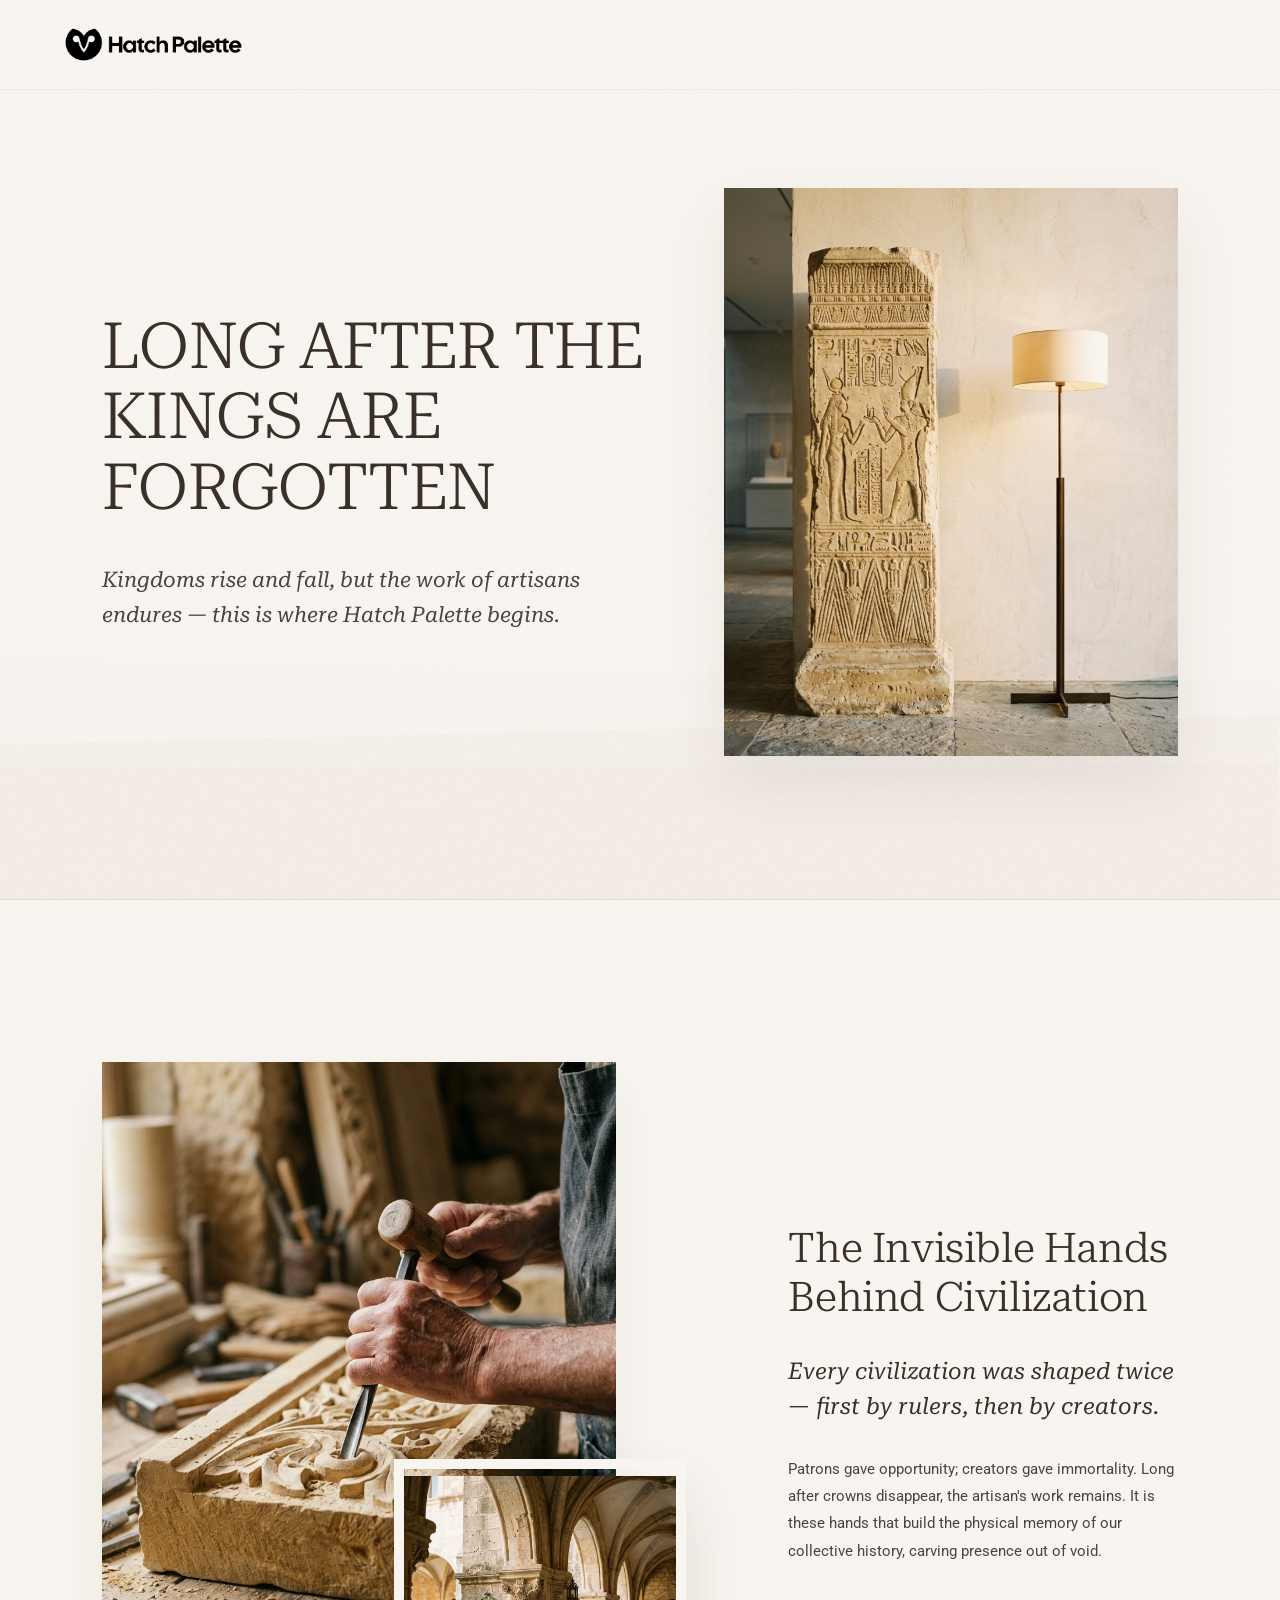
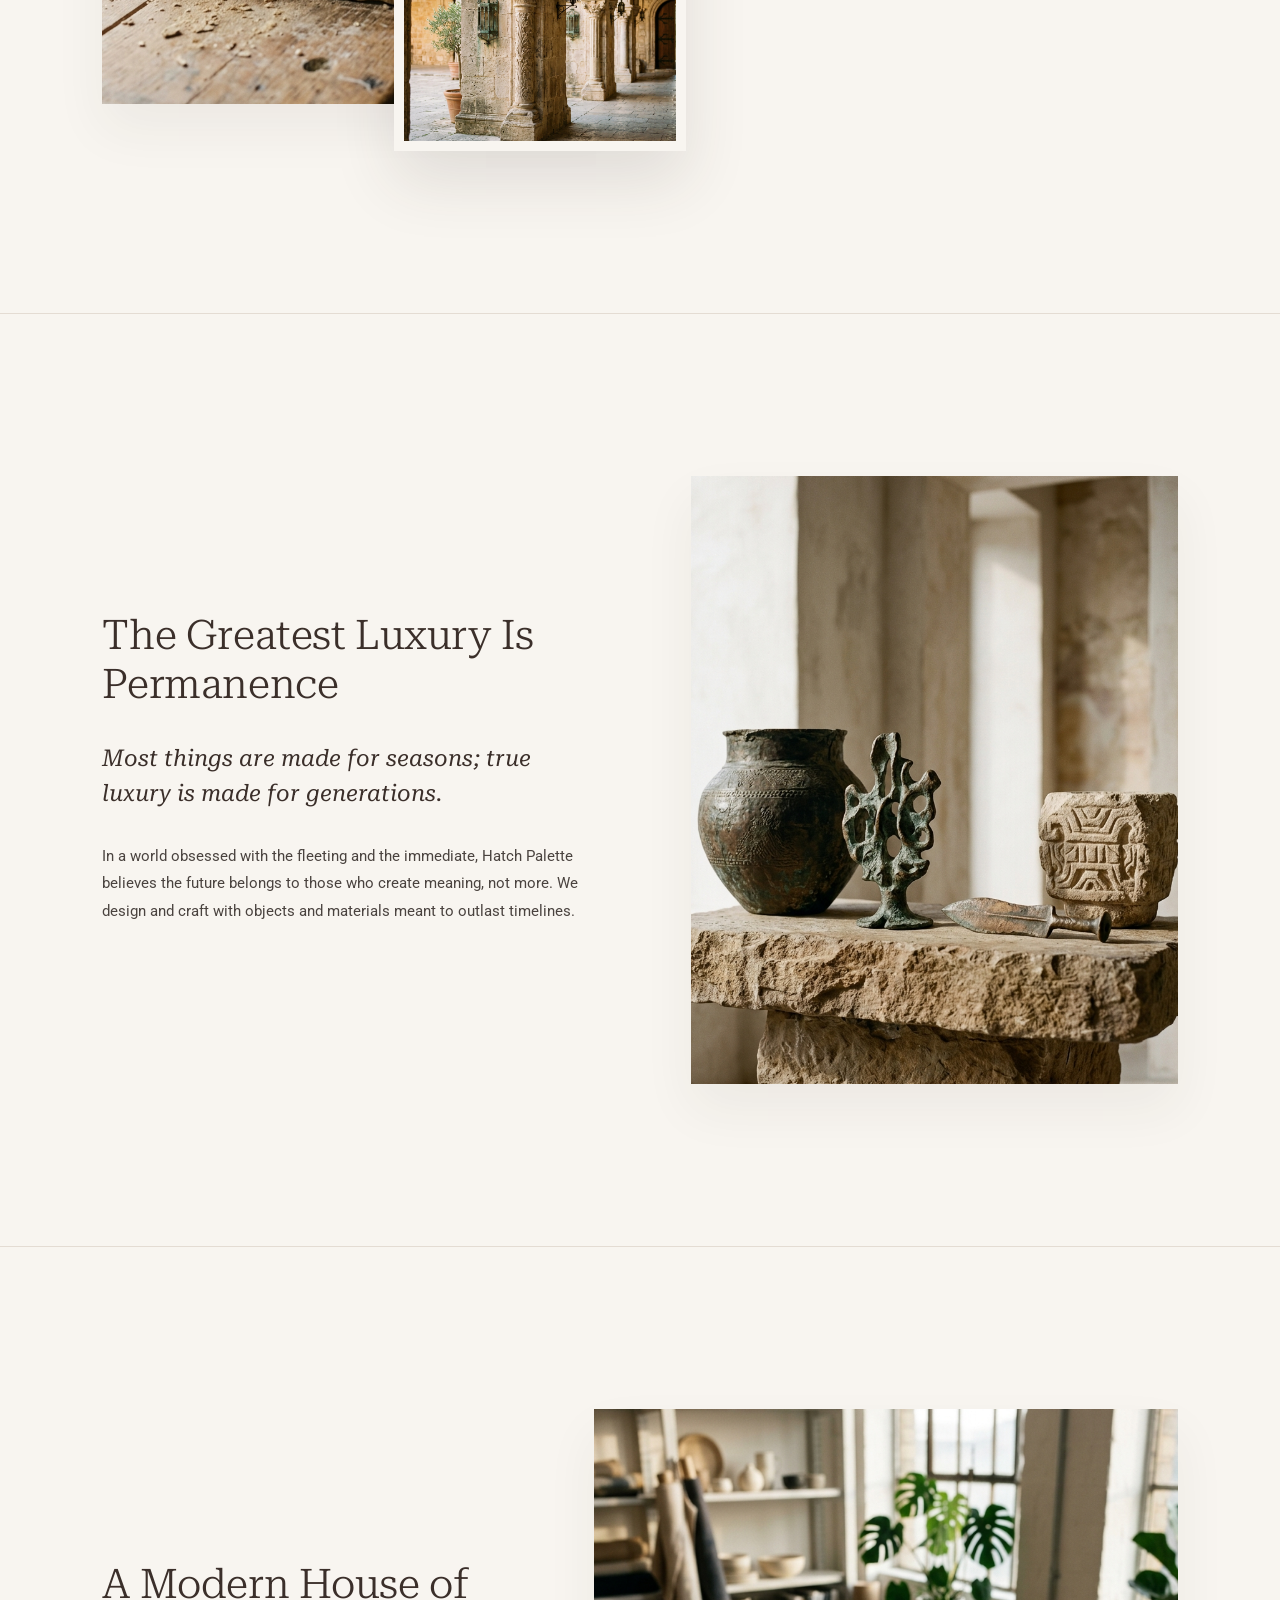
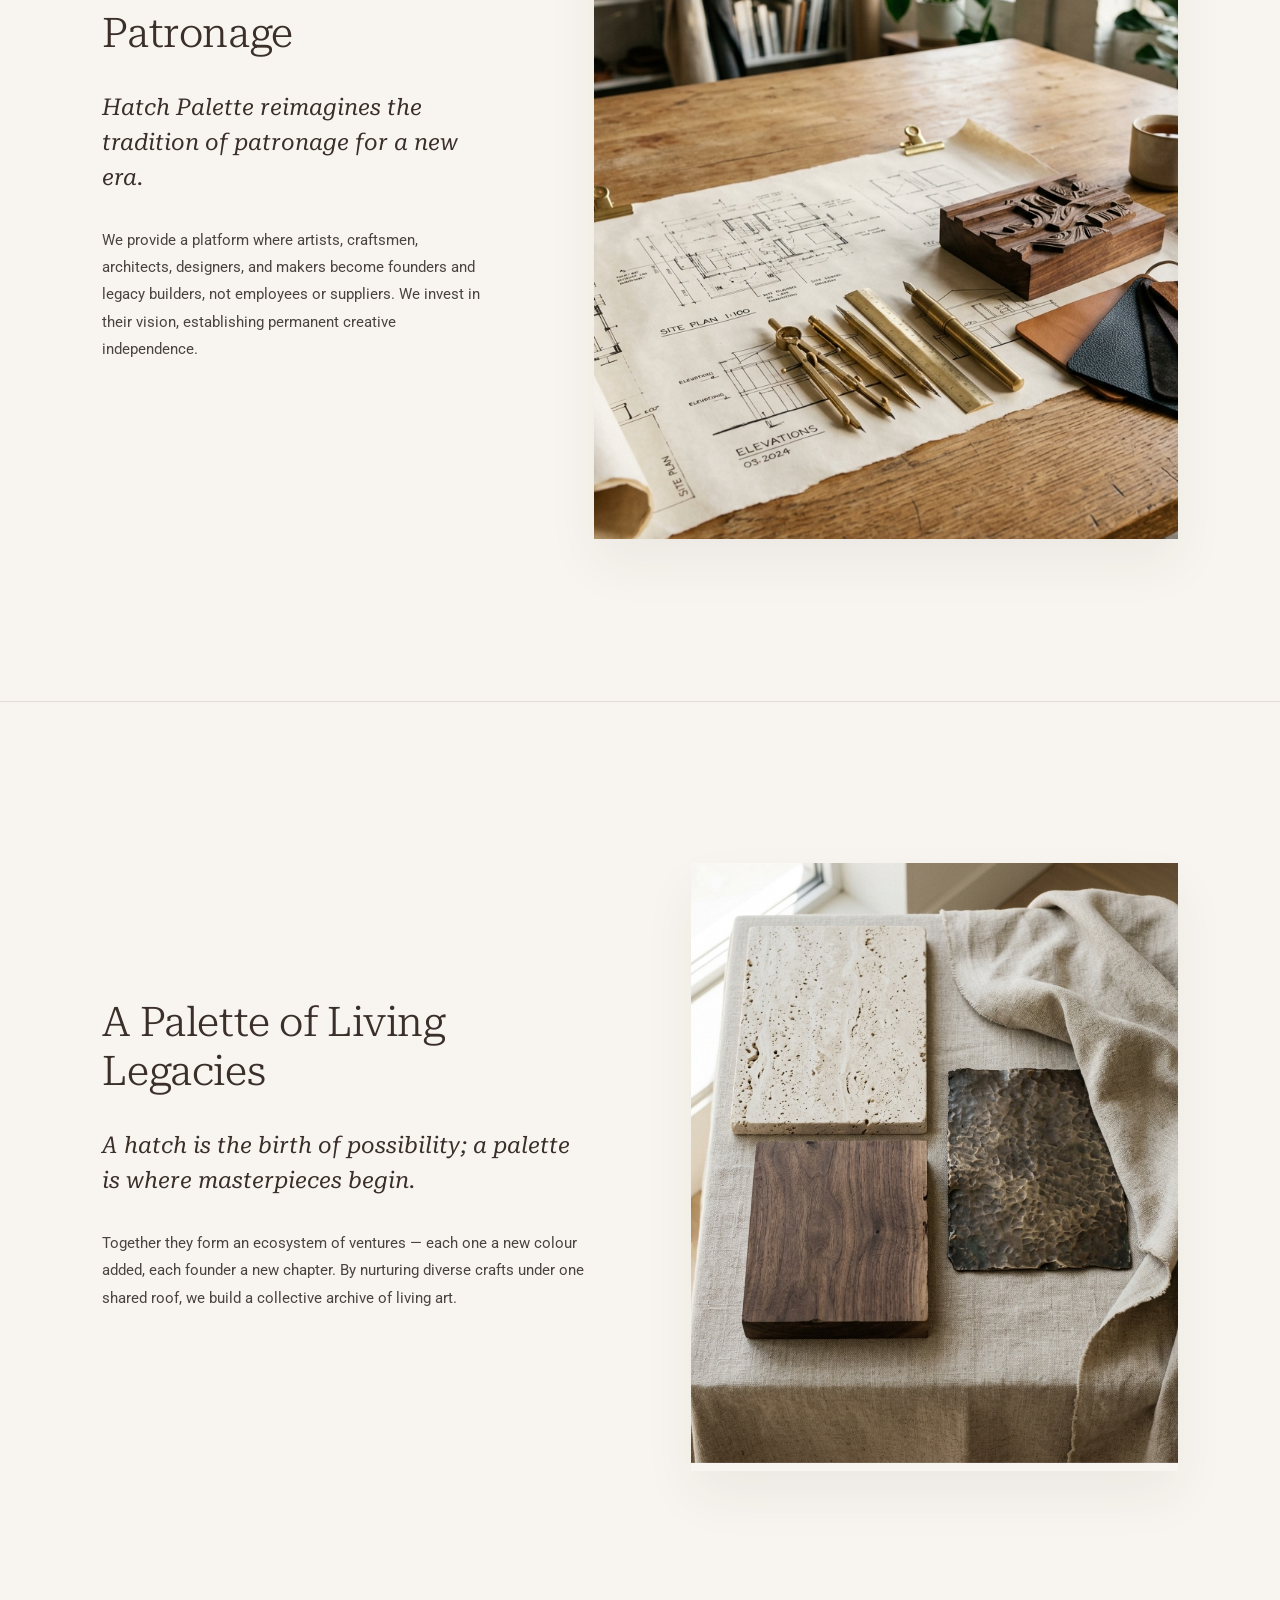
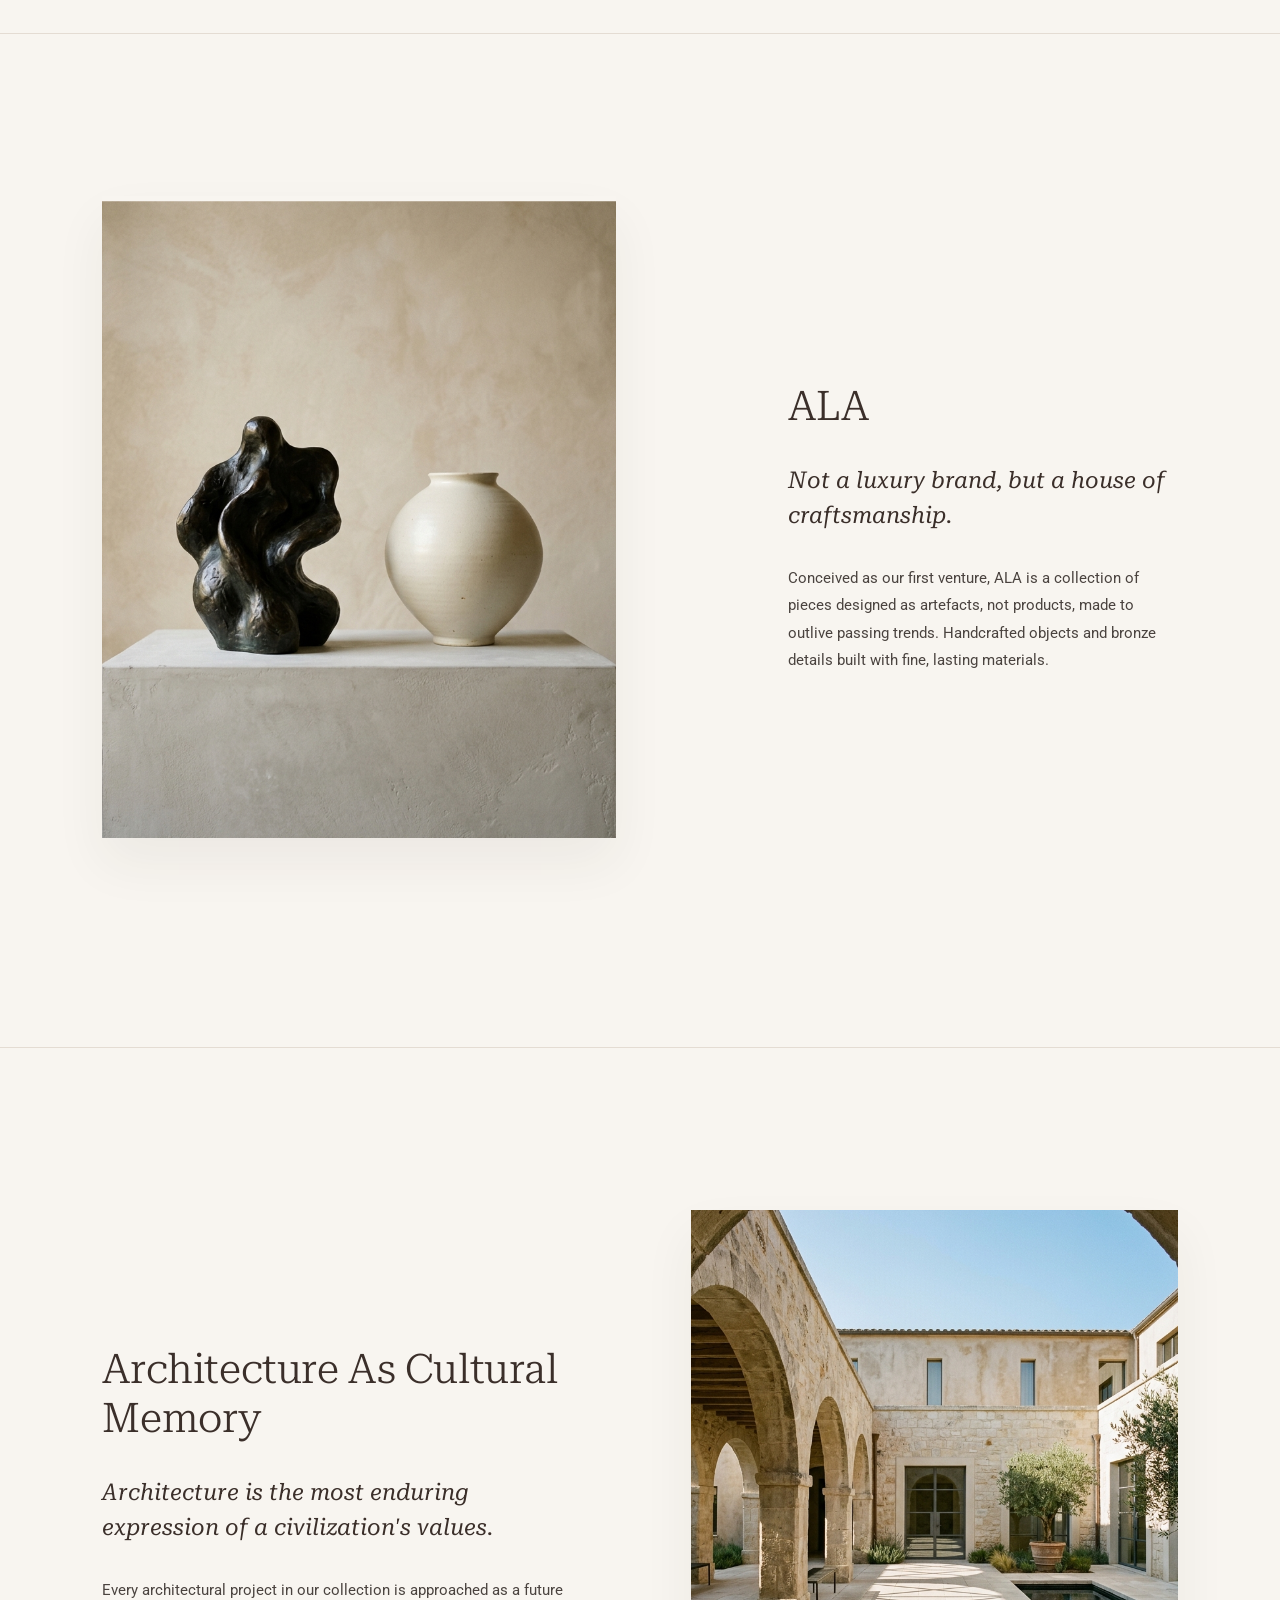
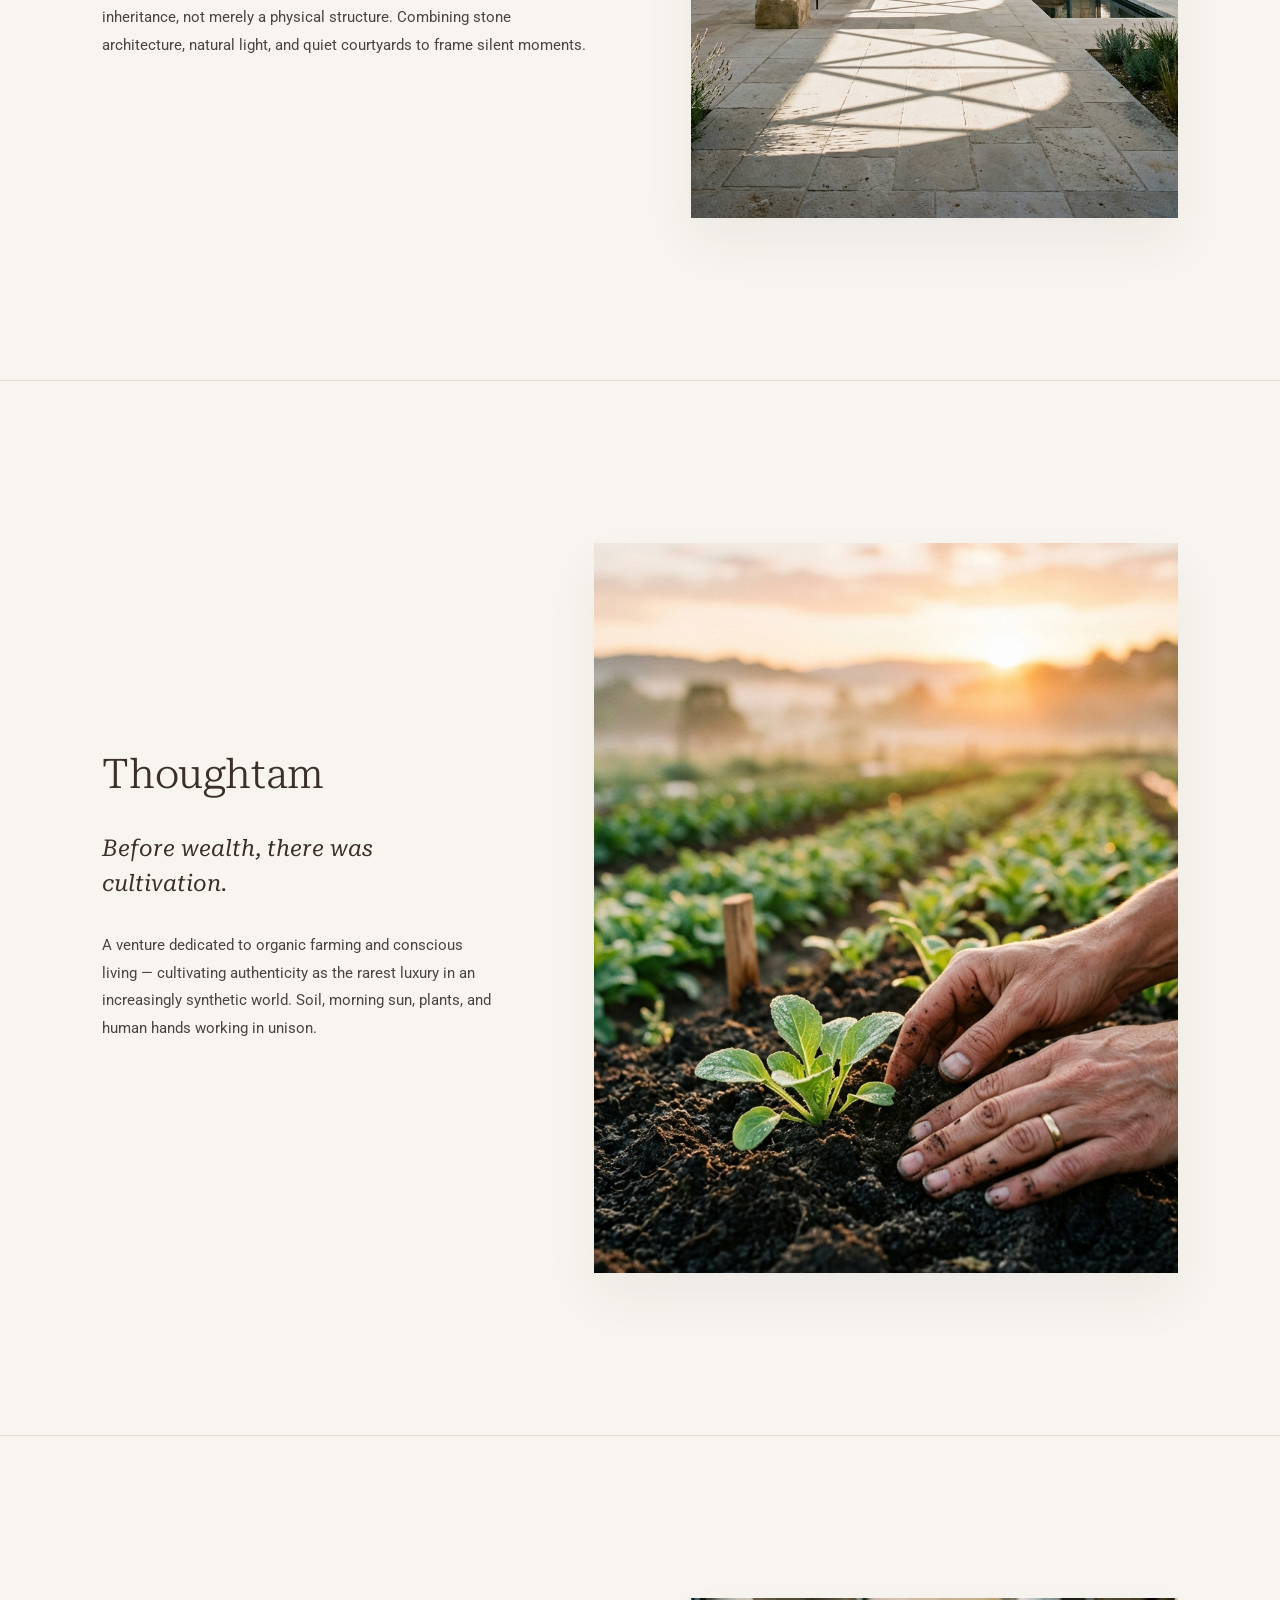
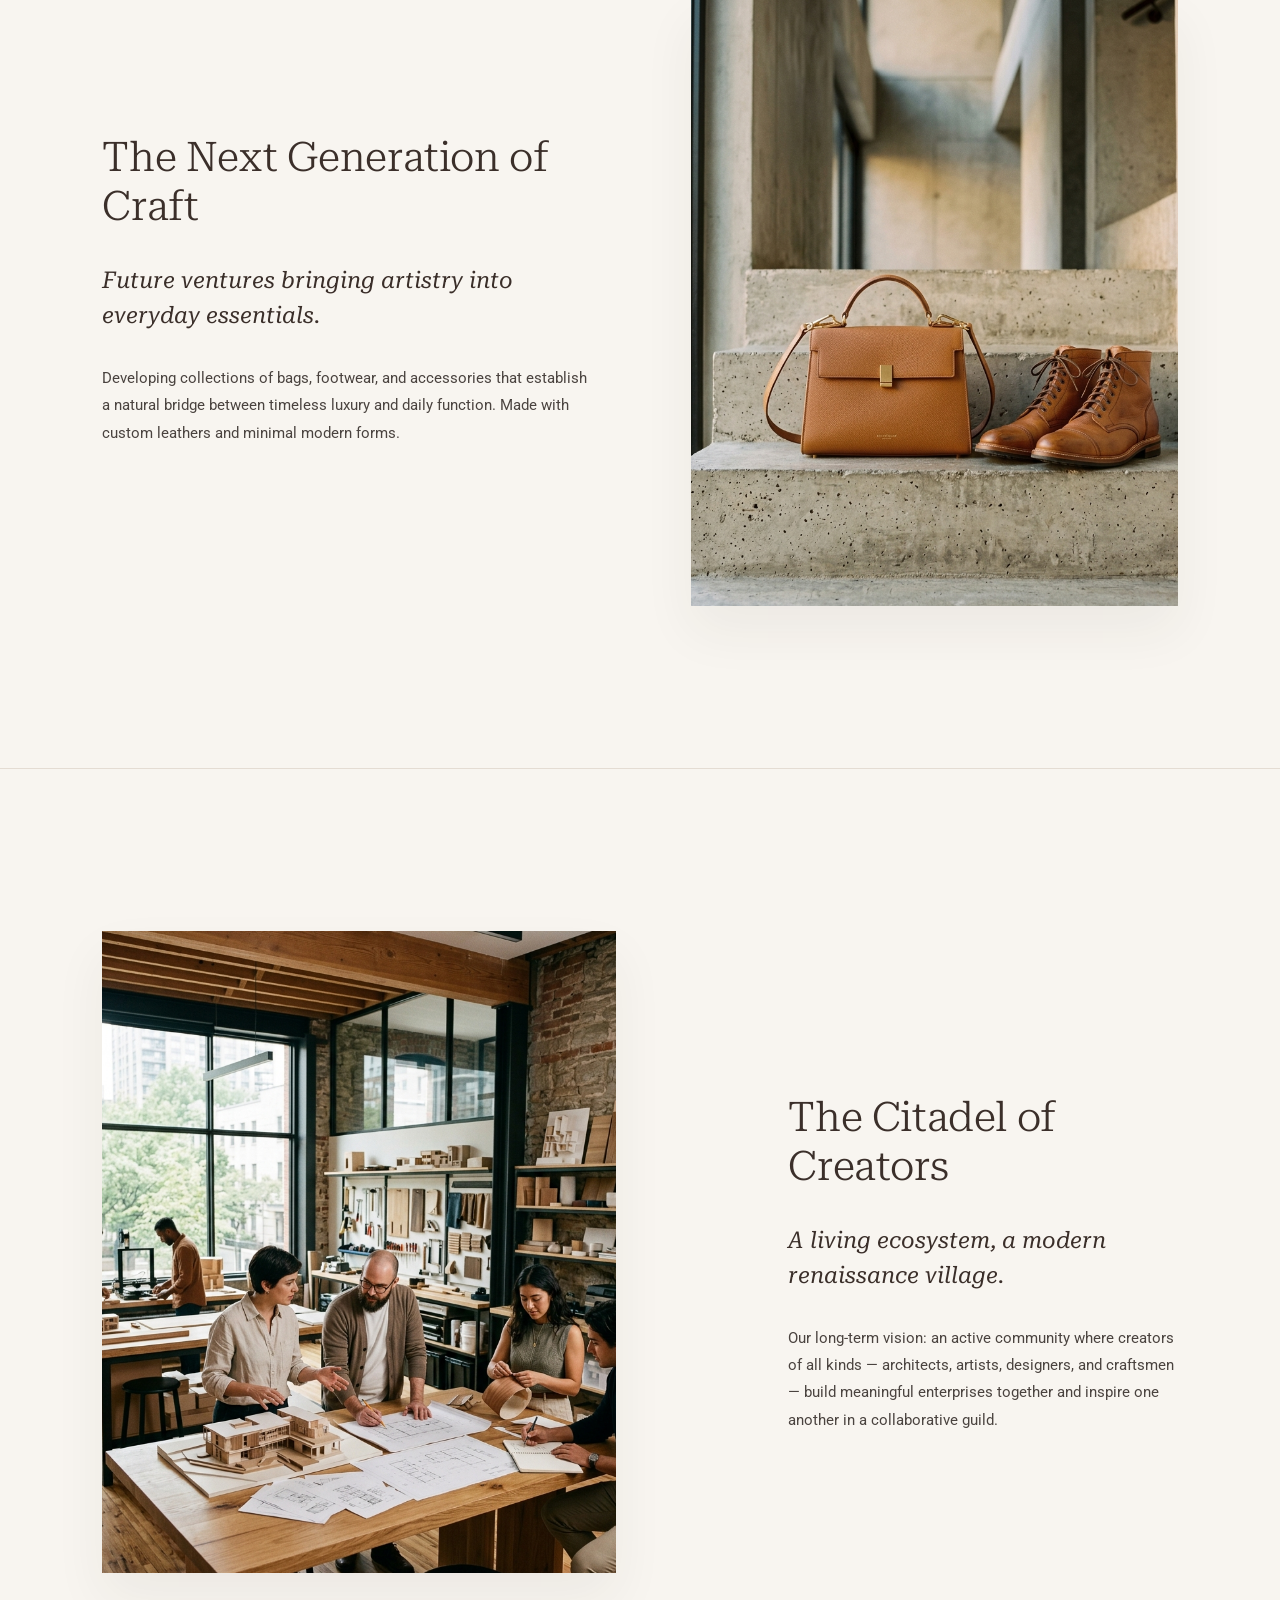
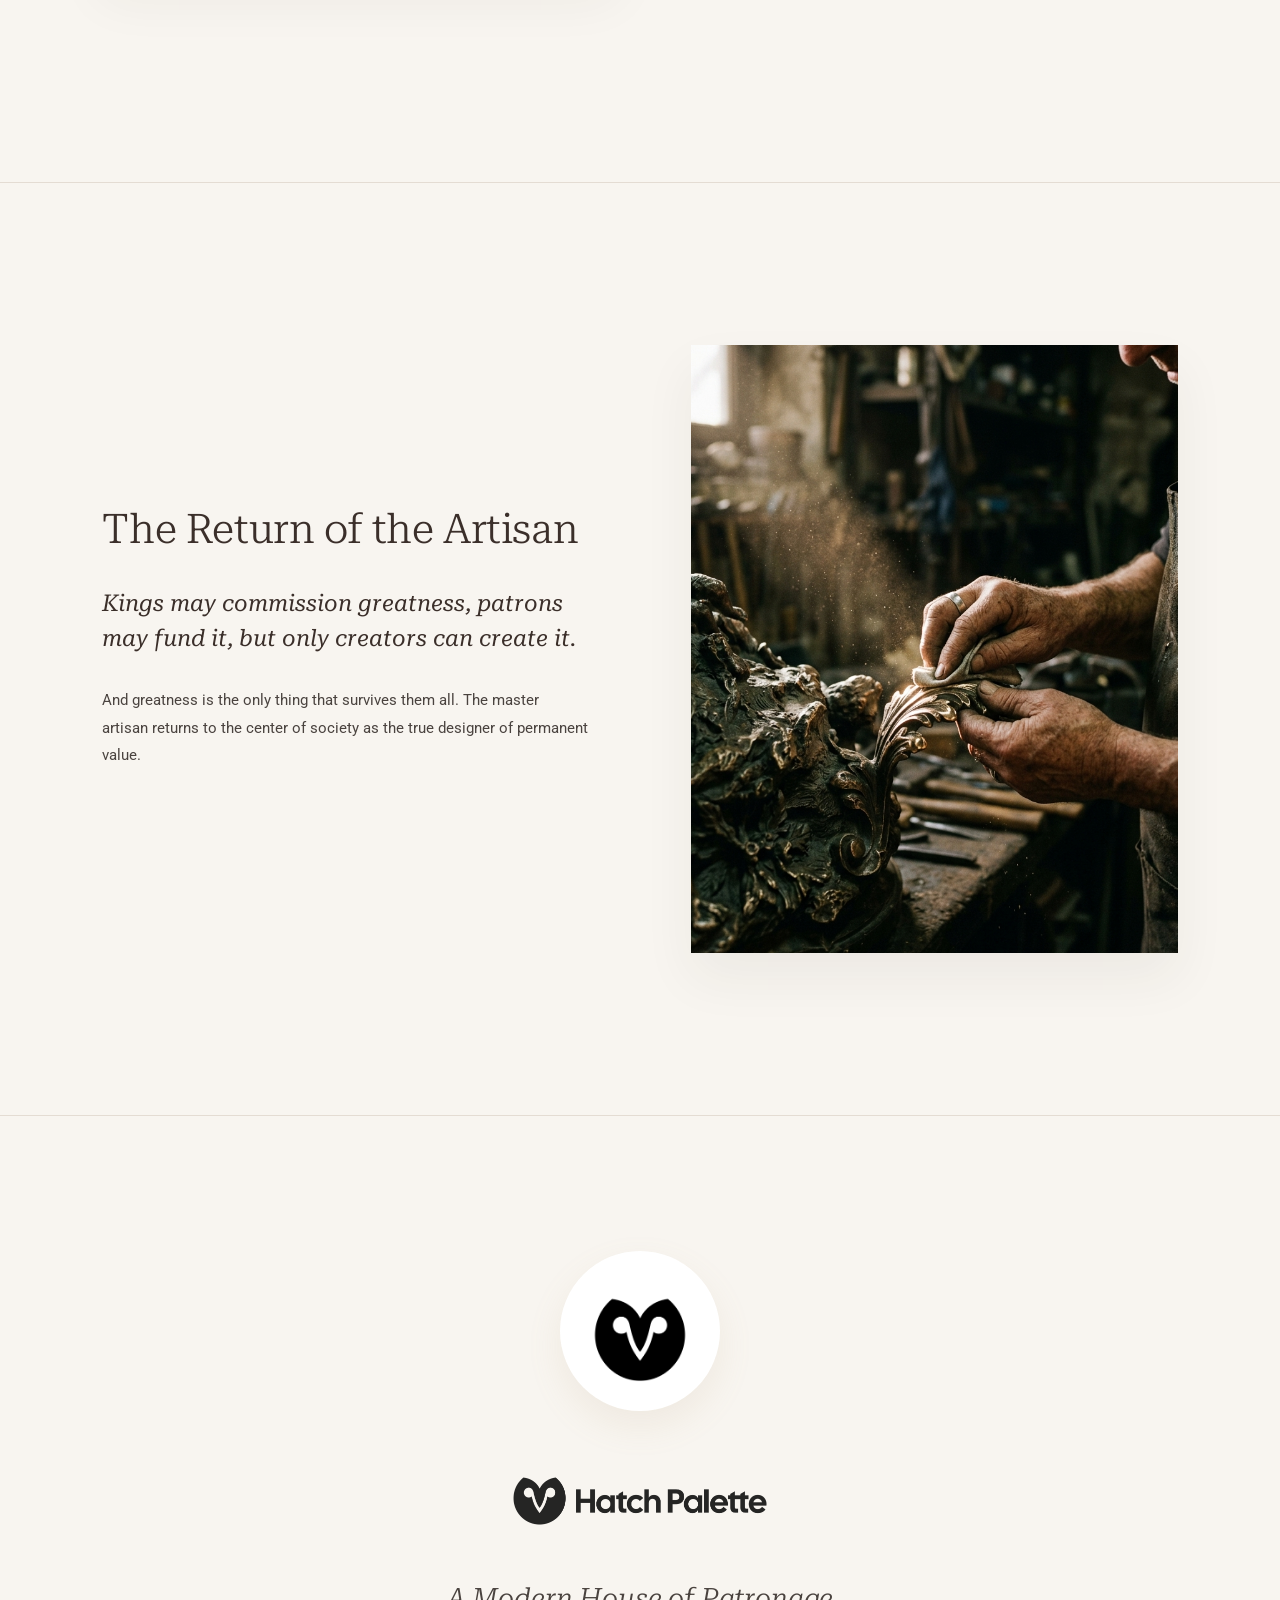
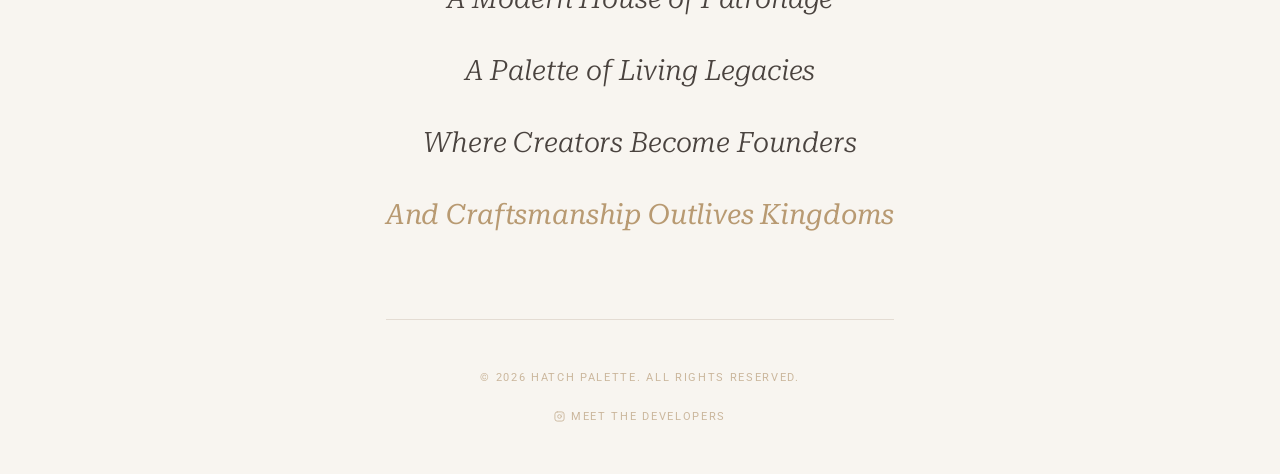
==== index.html @ 563f47ee "Update website" ====
<!DOCTYPE html>
<html lang="en">

<head>
  <meta charset="UTF-8">
  <meta name="viewport" content="width=device-width, initial-scale=1.0">
  <title>Hatch Palette — A Modern House of Patronage</title>
  <link rel="icon" type="image/png" href="assets/hp_icon_dark.png">

  <meta name="description"
    content="Hatch Palette is a modern house of patronage that turns master craftsmen, architects, designers, and farmers into founders and brand owners of their own ventures.">
  <meta name="keywords" content="Hatch Palette, luxury patronage, craftsmanship, architecture, design, heritage, ALA, Thoughtam">
  <meta name="author" content="Hatch Palette">
  <meta name="robots" content="index, follow">

  <!-- Open Graph / Social Cards -->
  <meta property="og:title" content="Hatch Palette — A Modern House of Patronage">
  <meta property="og:description" content="Discover a modern house of patronage where craftsmanship outlives kingdoms.">
  <meta property="og:image" content="assets/hero.png">
  <meta property="og:type" content="website">

  <!-- Google Fonts - Roboto (Google's signature sans) & Roboto Serif -->
  <link rel="preconnect" href="https://fonts.googleapis.com">
  <link rel="preconnect" href="https://fonts.gstatic.com" crossorigin>
  <link href="https://fonts.googleapis.com/css2?family=Roboto:ital,wght@0,300;0,400;0,500;0,700;1,300;1,400;1,500&family=Roboto+Serif:ital,wght@0,300;0,400;0,500;0,600;1,300;1,400;1,500&display=swap" rel="stylesheet">

  <!-- Local Stylesheet -->
  <link rel="stylesheet" href="style.css">
</head>

<body>

  <!-- Background Canvas for Subtle Sandy Wind Wave Animation -->
  <canvas id="bg-wave-canvas"></canvas>

  <!-- Ambient tactile noise filter -->
  <div class="ambient-noise" aria-hidden="true"></div>

  <!-- Elegant Minimal Header -->
  <header class="site-header" id="site-header">
    <div class="header-container">
      <a href="#" class="logo" id="logo-wordmark">
        <img src="assets/hp_logo_dark_transparent.png" alt="Hatch Palette" class="logo-image">
      </a>

    </div>
  </header>

  <!-- Fixed Side ScrollSpy Progress Indicator -->
  <nav class="side-navigation" aria-label="Story Chapters">
    <ul class="nav-list">
      <li class="nav-item"><a href="#hero-section" class="nav-link active"><span class="nav-num">01</span><span class="nav-label">Introduction</span></a></li>
      <li class="nav-item"><a href="#invisible-hands" class="nav-link"><span class="nav-num">02</span><span class="nav-label">The Hands</span></a></li>
      <li class="nav-item"><a href="#greatest-luxury" class="nav-link"><span class="nav-num">03</span><span class="nav-label">Permanence</span></a></li>
      <li class="nav-item"><a href="#modern-patronage" class="nav-link"><span class="nav-num">04</span><span class="nav-label">Patronage</span></a></li>
      <li class="nav-item"><a href="#palette-legacies" class="nav-link"><span class="nav-num">05</span><span class="nav-label">The Palette</span></a></li>
      <li class="nav-item"><a href="#ala-venture" class="nav-link"><span class="nav-num">06</span><span class="nav-label">ALA</span></a></li>
      <li class="nav-item"><a href="#architecture-memory" class="nav-link"><span class="nav-num">07</span><span class="nav-label">Architecture</span></a></li>
      <li class="nav-item"><a href="#thoughtam-venture" class="nav-link"><span class="nav-num">08</span><span class="nav-label">Thoughtam</span></a></li>
      <li class="nav-item"><a href="#next-gen-craft" class="nav-link"><span class="nav-num">09</span><span class="nav-label">Next Gen Craft</span></a></li>
      <li class="nav-item"><a href="#citadel-creators" class="nav-link"><span class="nav-num">10</span><span class="nav-label">Citadel</span></a></li>
      <li class="nav-item"><a href="#return-artisan" class="nav-link"><span class="nav-num">11</span><span class="nav-label">The Artisan</span></a></li>
      <li class="nav-item"><a href="#final-statement" class="nav-link"><span class="nav-num">12</span><span class="nav-label">Final Statement</span></a></li>
    </ul>
  </nav>

  <!-- Main Story Content -->
  <main class="main-content" id="main-content">

    <!-- SECTION 1: HERO -->
    <section class="section hero-section reveal-element" id="hero-section">
      <div class="hero-layout">
        <div class="hero-text">
          <h1 class="hero-headline serif-text fade-up-delay-2">LONG AFTER THE KINGS ARE FORGOTTEN</h1>
          <p class="hero-subtext fade-up-delay-3">Kingdoms rise and fall, but the work of artisans endures — this is where Hatch Palette begins.</p>
        </div>
        <div class="hero-image-container parallax-image" data-speed="0.05">
          <img src="assets/hero.png" alt="Ancient carved stone pillar beside a bronze lamp in soft sunlight" class="hero-image">
        </div>
      </div>
    </section>

    <!-- SECTION 2: THE INVISIBLE HANDS BEHIND CIVILIZATION -->
    <section class="section normal-section reveal-element" id="invisible-hands">
      <div class="editorial-grid type-asymmetric-left">
        <div class="grid-images">
          <div class="main-img-wrapper parallax-image" data-speed="-0.03">
            <img src="assets/artisan_carving.png" alt="Master artisan carving stone by hand" class="editorial-image main-image">
          </div>
          <div class="secondary-img-wrapper parallax-image" data-speed="0.04">
            <img src="assets/ancient_architecture.png" alt="Ancient architecture details" class="editorial-image secondary-image">
          </div>
        </div>
        <div class="grid-text-block">
          <h2 class="section-title serif-text">The Invisible Hands Behind Civilization</h2>
          <p class="serif-intro">Every civilization was shaped twice — first by rulers, then by creators.</p>
          <p class="body-text">Patrons gave opportunity; creators gave immortality. Long after crowns disappear, the artisan's work remains. It is these hands that build the physical memory of our collective history, carving presence out of void.</p>
        </div>
      </div>
    </section>

    <!-- SECTION 3: THE GREATEST LUXURY IS PERMANENCE -->
    <section class="section normal-section reveal-element" id="greatest-luxury">
      <div class="editorial-grid type-split-equal">
        <div class="grid-text-block">
          <h2 class="section-title serif-text">The Greatest Luxury Is Permanence</h2>
          <p class="serif-intro">Most things are made for seasons; true luxury is made for generations.</p>
          <p class="body-text">In a world obsessed with the fleeting and the immediate, Hatch Palette believes the future belongs to those who create meaning, not more. We design and craft with objects and materials meant to outlast timelines.</p>
        </div>
        <div class="grid-images single-image-layout">
          <div class="main-img-wrapper parallax-image" data-speed="0.03">
            <img src="assets/heirloom_pedestal.png" alt="Luxury heirloom objects on stone pedestal" class="editorial-image large-single-image">
          </div>
        </div>
      </div>
    </section>

    <!-- SECTION 4: A MODERN HOUSE OF PATRONAGE -->
    <section class="section normal-section reveal-element" id="modern-patronage">
      <div class="editorial-grid type-asymmetric-right">
        <div class="grid-images single-image-layout">
          <div class="main-img-wrapper parallax-image" data-speed="-0.02">
            <img src="assets/modern_workshop.png" alt="Modern artisan workshop with sketches and tools" class="editorial-image large-single-image">
          </div>
        </div>
        <div class="grid-text-block">
          <h2 class="section-title serif-text">A Modern House of Patronage</h2>
          <p class="serif-intro">Hatch Palette reimagines the tradition of patronage for a new era.</p>
          <p class="body-text">We provide a platform where artists, craftsmen, architects, designers, and makers become founders and legacy builders, not employees or suppliers. We invest in their vision, establishing permanent creative independence.</p>
        </div>
      </div>
    </section>

    <!-- SECTION 5: A PALETTE OF LIVING LEGACIES -->
    <section class="section normal-section reveal-element" id="palette-legacies">
      <div class="editorial-grid type-split-equal">
        <div class="grid-text-block">
          <h2 class="section-title serif-text">A Palette of Living Legacies</h2>
          <p class="serif-intro">A hatch is the birth of possibility; a palette is where masterpieces begin.</p>
          <p class="body-text">Together they form an ecosystem of ventures — each one a new colour added, each founder a new chapter. By nurturing diverse crafts under one shared roof, we build a collective archive of living art.</p>
        </div>
        <div class="grid-images single-image-layout">
          <div class="main-img-wrapper parallax-image" data-speed="0.04">
            <img src="assets/textures_palette.png" alt="Abstract artistic palette of textures" class="editorial-image large-single-image">
          </div>
        </div>
      </div>
    </section>

    <!-- SECTION 6: ALA -->
    <section class="section normal-section reveal-element" id="ala-venture">
      <div class="editorial-grid type-asymmetric-left">
        <div class="grid-images single-image-layout">
          <div class="main-img-wrapper parallax-image" data-speed="-0.04">
            <img src="assets/ala_artefacts.png" alt="Luxury artefacts photographed like museum pieces" class="editorial-image large-single-image">
          </div>
        </div>
        <div class="grid-text-block">
          <h2 class="section-title serif-text">ALA</h2>
          <p class="serif-intro">Not a luxury brand, but a house of craftsmanship.</p>
          <p class="body-text">Conceived as our first venture, ALA is a collection of pieces designed as artefacts, not products, made to outlive passing trends. Handcrafted objects and bronze details built with fine, lasting materials.</p>
        </div>
      </div>
    </section>

    <!-- SECTION 7: ARCHITECTURE AS CULTURAL MEMORY -->
    <section class="section normal-section reveal-element" id="architecture-memory">
      <div class="editorial-grid type-split-equal">
        <div class="grid-text-block">
          <h2 class="section-title serif-text">Architecture As Cultural Memory</h2>
          <p class="serif-intro">Architecture is the most enduring expression of a civilization's values.</p>
          <p class="body-text">Every architectural project in our collection is approached as a future inheritance, not merely a physical structure. Combining stone architecture, natural light, and quiet courtyards to frame silent moments.</p>
        </div>
        <div class="grid-images single-image-layout">
          <div class="main-img-wrapper parallax-image" data-speed="0.03">
            <img src="assets/arch_memory.png" alt="Elegant architectural arches and courtyard" class="editorial-image large-single-image">
          </div>
        </div>
      </div>
    </section>

    <!-- SECTION 8: THOUGHTAM -->
    <section class="section normal-section reveal-element" id="thoughtam-venture">
      <div class="editorial-grid type-asymmetric-right">
        <div class="grid-images single-image-layout">
          <div class="main-img-wrapper parallax-image" data-speed="-0.03">
            <img src="assets/thoughtam_farm.png" alt="Organic farming landscape at morning sunlight" class="editorial-image large-single-image">
          </div>
        </div>
        <div class="grid-text-block">
          <h2 class="section-title serif-text">Thoughtam</h2>
          <p class="serif-intro">Before wealth, there was cultivation.</p>
          <p class="body-text">A venture dedicated to organic farming and conscious living — cultivating authenticity as the rarest luxury in an increasingly synthetic world. Soil, morning sun, plants, and human hands working in unison.</p>
        </div>
      </div>
    </section>

    <!-- SECTION 9: THE NEXT GENERATION OF CRAFT -->
    <section class="section normal-section reveal-element" id="next-gen-craft">
      <div class="editorial-grid type-split-equal">
        <div class="grid-text-block">
          <h2 class="section-title serif-text">The Next Generation of Craft</h2>
          <p class="serif-intro">Future ventures bringing artistry into everyday essentials.</p>
          <p class="body-text">Developing collections of bags, footwear, and accessories that establish a natural bridge between timeless luxury and daily function. Made with custom leathers and minimal modern forms.</p>
        </div>
        <div class="grid-images single-image-layout">
          <div class="main-img-wrapper parallax-image" data-speed="0.02">
            <img src="assets/lifestyle_products.png" alt="Premium lifestyle leather products" class="editorial-image large-single-image">
          </div>
        </div>
      </div>
    </section>

    <!-- SECTION 10: THE CITADEL OF CREATORS -->
    <section class="section normal-section reveal-element" id="citadel-creators">
      <div class="editorial-grid type-asymmetric-left">
        <div class="grid-images single-image-layout">
          <div class="main-img-wrapper parallax-image" data-speed="-0.02">
            <img src="assets/citadel_creators.png" alt="Collaborative studio with designers and architects" class="editorial-image large-single-image">
          </div>
        </div>
        <div class="grid-text-block">
          <h2 class="section-title serif-text">The Citadel of Creators</h2>
          <p class="serif-intro">A living ecosystem, a modern renaissance village.</p>
          <p class="body-text">Our long-term vision: an active community where creators of all kinds — architects, artists, designers, and craftsmen — build meaningful enterprises together and inspire one another in a collaborative guild.</p>
        </div>
      </div>
    </section>

    <!-- SECTION 11: THE RETURN OF THE ARTISAN -->
    <section class="section normal-section reveal-element" id="return-artisan">
      <div class="editorial-grid type-split-equal">
        <div class="grid-text-block">
          <h2 class="section-title serif-text">The Return of the Artisan</h2>
          <p class="serif-intro">Kings may commission greatness, patrons may fund it, but only creators can create it.</p>
          <p class="body-text">And greatness is the only thing that survives them all. The master artisan returns to the center of society as the true designer of permanent value.</p>
        </div>
        <div class="grid-images single-image-layout">
          <div class="main-img-wrapper parallax-image" data-speed="0.04">
            <img src="assets/artisan_finishing.png" alt="Master artisan finishing a bronze masterpiece" class="editorial-image large-single-image">
          </div>
        </div>
      </div>
    </section>

    <!-- SECTION 12: FINAL STATEMENT & INQUIRY -->
    <section class="section final-section reveal-element" id="final-statement">
      <div class="final-layout">
        <div class="final-image-container parallax-image" data-speed="-0.03">
          <img src="assets/hp_icon_dark.png" alt="Hatch Palette Icon" class="final-emblem-image">
        </div>
        <div class="final-text">
          <div class="final-logo-container">
            <img src="assets/hp_logo_dark_transparent.png" alt="Hatch Palette" class="final-logo-image">
          </div>
          <ul class="manifesto-lines serif-text">
            <li>A Modern House of Patronage</li>
            <li>A Palette of Living Legacies</li>
            <li>Where Creators Become Founders</li>
            <li>And Craftsmanship Outlives Kingdoms</li>
          </ul>


          <footer class="footer-bottom">
            <p class="copyright">&copy; 2026 HATCH PALETTE. ALL RIGHTS RESERVED.</p>
            <p class="dev-credits"><a href="https://www.instagram.com/intellex.web?utm_source=ig_web_button_share_sheet&igsh=ZDNlZDc0MzIxNw==" target="_blank" rel="noopener noreferrer" class="developer-link"><svg xmlns="http://www.w3.org/2000/svg" width="12" height="12" viewBox="0 0 24 24" fill="none" stroke="currentColor" stroke-width="2" stroke-linecap="round" stroke-linejoin="round" class="instagram-icon"><rect x="2" y="2" width="20" height="20" rx="5" ry="5"></rect><path d="M16 11.37A4 4 0 1 1 12.63 8 4 4 0 0 1 16 11.37z"></path><line x1="17.5" y1="6.5" x2="17.51" y2="6.5"></line></svg>Meet the Developers</a></p>
          </footer>
        </div>
      </div>
    </section>

  </main>

  <!-- Local Script -->
  <script src="main.js"></script>
</body>

</html>
---- style.css ----
/* ==========================================================================
   Hatch Palette — Premium Design System & Stylesheet
   ========================================================================== */

/* Design Tokens & Custom Properties */
:root {
  /* Color Palette */
  --bg-primary: #F8F5F0;     /* Warm Off White */
  --bg-secondary: #F5F1EA;   /* Soft Ivory */
  --accent-sand: #DCC9AE;    /* Light Sand */
  --accent-stone: #CBB79D;   /* Warm Stone */
  --accent-bronze: #B89A72;  /* Muted Bronze */
  --text-primary: #3B2F2A;   /* Deep Brown */
  --text-secondary: #4A433F; /* Soft Charcoal */
  --divider: #E4DCD3;        /* Hairline divider */

  /* Typography */
  --font-serif: 'Roboto Serif', serif;
  --font-sans: 'Roboto', sans-serif;

  /* Layout and Sizing */
  --header-height: 90px;
  --max-width: 1400px;
  --transition-smooth: all 1.2s cubic-bezier(0.16, 1, 0.3, 1);
  --transition-fast: all 0.3s cubic-bezier(0.16, 1, 0.3, 1);
}

/* Base resets & Layout rules */
*,
*::before,
*::after {
  box-sizing: border-box;
  margin: 0;
  padding: 0;
}

html {
  scroll-behavior: smooth;
  background-color: var(--bg-primary);
  color: var(--text-primary);
  font-family: var(--font-sans);
  font-size: 16px;
  line-height: 1.7;
  -webkit-font-smoothing: antialiased;
  -moz-osx-font-smoothing: grayscale;
}

body {
  width: 100%;
  min-height: 100vh;
  overflow-x: hidden;
  color: var(--text-primary);
}

/* Custom Scrollbar for Luxury Brochure Theme */
::-webkit-scrollbar {
  width: 6px;
}

::-webkit-scrollbar-track {
  background: var(--bg-primary);
}

::-webkit-scrollbar-thumb {
  background: var(--accent-sand);
  border-radius: 3px;
}

::-webkit-scrollbar-thumb:hover {
  background: var(--accent-bronze);
}

/* Ambient Canvas Background & Noise */
#bg-wave-canvas {
  position: fixed;
  top: 0;
  left: 0;
  width: 100vw;
  height: 100vh;
  z-index: -2;
  pointer-events: none;
}

.ambient-noise {
  position: fixed;
  top: 0;
  left: 0;
  width: 100vw;
  height: 100vh;
  pointer-events: none;
  opacity: 0.02; /* Ultra-subtle tactile printed-paper feel */
  z-index: -1;
  background-image: url("data:image/svg+xml,%3Csvg viewBox='0 0 200 200' xmlns='http://www.w3.org/2000/svg'%3E%3Cfilter id='noiseFilter'%3E%3CfeTurbulence type='fractalNoise' baseFrequency='0.75' numOctaves='3' stitchTiles='stitch'/%3E%3C/filter%3E%3Crect width='100%25' height='100%25' filter='url(%23noiseFilter)'/%3E%3C/svg%3E");
}

/* Typography Utility Classes */
.serif-text {
  font-family: var(--font-serif);
  font-weight: 300;
  letter-spacing: -0.01em;
}

.eyebrow {
  display: inline-block;
  font-family: var(--font-sans);
  font-size: 0.75rem;
  font-weight: 500;
  text-transform: uppercase;
  letter-spacing: 0.25em;
  color: var(--accent-bronze);
  margin-bottom: 1.5rem;
}

.serif-intro {
  font-family: var(--font-serif);
  font-size: 1.45rem;
  font-style: italic;
  font-weight: 400;
  line-height: 1.5;
  color: var(--text-primary);
  margin-bottom: 2rem;
}

.body-text {
  font-family: var(--font-sans);
  font-size: 0.95rem;
  color: var(--text-secondary);
  line-height: 1.8;
  margin-bottom: 1.5rem;
}

/* Elegant Minimal Header */
.site-header {
  position: fixed;
  top: 0;
  left: 0;
  width: 100%;
  height: var(--header-height);
  z-index: 100;
  background: rgba(248, 245, 240, 0.85);
  backdrop-filter: blur(12px);
  -webkit-backdrop-filter: blur(12px);
  border-bottom: 1px solid rgba(228, 220, 211, 0.4);
}

.header-container {
  max-width: var(--max-width);
  height: 100%;
  margin: 0 auto;
  padding: 0 5vw;
  display: flex;
  justify-content: space-between;
  align-items: center;
}

.logo {
  display: flex;
  align-items: center;
  text-decoration: none;
  transition: var(--transition-fast);
}

.logo-image {
  height: 36px;
  width: auto;
  object-fit: contain;
  transition: var(--transition-fast);
}

.logo:hover .logo-image {
  opacity: 0.7;
  transform: scale(1.02);
}

/* Final section logo */
.final-logo-container {
  margin-bottom: 2.5rem;
}

.final-logo-image {
  height: 52px;
  width: auto;
  object-fit: contain;
  opacity: 0.85;
}


/* Side ScrollSpy Navigation */
.side-navigation {
  position: fixed;
  right: 4vw;
  top: 50%;
  transform: translateY(-50%) translateX(calc(100% + 4vw));
  z-index: 99;
  transition: transform 0.4s cubic-bezier(0.25, 0.46, 0.45, 0.94),
              opacity 0.4s ease;
  opacity: 0;
}

/* Invisible trigger zone on the right edge of the screen */
.side-navigation::before {
  content: '';
  position: absolute;
  top: -20vh;
  bottom: -20vh;
  right: -4vw;
  width: 80px;
  cursor: default;
}

.side-navigation:hover,
.side-navigation.is-visible {
  transform: translateY(-50%) translateX(0);
  opacity: 1;
}

.nav-list {
  list-style: none;
  display: flex;
  flex-direction: column;
  gap: 1.5vh;
  position: relative;
}

.nav-list::before {
  content: '';
  position: absolute;
  right: 18px;
  top: 5px;
  bottom: 5px;
  width: 1px;
  background: var(--divider);
  z-index: -1;
}

.nav-item {
  display: flex;
  justify-content: flex-end;
}

.nav-link {
  display: flex;
  align-items: center;
  gap: 15px;
  text-decoration: none;
  padding: 5px 0;
  transition: var(--transition-fast);
}

.nav-num {
  font-family: var(--font-serif);
  font-size: 0.85rem;
  color: var(--accent-stone);
  transition: var(--transition-fast);
  width: 36px;
  height: 36px;
  display: flex;
  align-items: center;
  justify-content: center;
  background: var(--bg-primary);
  border: 1px solid var(--divider);
  border-radius: 50%;
  z-index: 1;
}

.nav-label {
  font-family: var(--font-sans);
  font-size: 0.7rem;
  font-weight: 500;
  text-transform: uppercase;
  letter-spacing: 0.15em;
  color: var(--text-secondary);
  opacity: 0;
  transform: translateX(10px);
  transition: var(--transition-fast);
  pointer-events: none;
  white-space: nowrap;
}

.nav-link:hover .nav-label {
  opacity: 1;
  transform: translateX(0);
}

.nav-link:hover .nav-num,
.nav-link.active .nav-num {
  color: var(--bg-primary);
  background: var(--accent-bronze);
  border-color: var(--accent-bronze);
}

.nav-link.active .nav-label {
  opacity: 0.7;
  transform: translateX(0);
}

/* Responsive Hide for Side Nav on Mobile */
@media (max-width: 1024px) {
  .side-navigation {
    display: none;
  }
}

/* Common Section Layouts */
.section {
  width: 100%;
  position: relative;
  box-sizing: border-box;
}

.normal-section {
  padding: 18vh 8vw;
  min-height: 90vh;
  display: flex;
  align-items: center;
  justify-content: center;
  border-bottom: 1px solid var(--divider);
}

/* SECTION 1: HERO LAYOUT */
.hero-section {
  min-height: 100vh;
  padding-top: calc(var(--header-height) + 5vh);
  padding-bottom: 10vh;
  padding-left: 8vw;
  padding-right: 8vw;
  display: flex;
  align-items: center;
  justify-content: center;
  border-bottom: 1px solid var(--divider);
}

.hero-layout {
  display: grid;
  grid-template-columns: 1.2fr 1fr;
  gap: 6vw;
  max-width: var(--max-width);
  align-items: center;
  width: 100%;
}

.hero-text {
  max-width: 620px;
}

.hero-headline {
  font-size: clamp(2.6rem, 5vw, 4.8rem);
  line-height: 1.1;
  margin-bottom: 2.5rem;
  color: var(--text-primary);
  text-transform: uppercase;
}

.hero-subtext {
  font-family: var(--font-serif);
  font-size: 1.35rem;
  font-style: italic;
  line-height: 1.6;
  color: var(--text-secondary);
}

.hero-image-container {
  width: 100%;
  aspect-ratio: 4 / 5;
  overflow: hidden;
  box-shadow: 0 30px 60px rgba(59, 47, 42, 0.08);
}

.hero-image {
  width: 100%;
  height: 100%;
  object-fit: cover;
  transition: transform 1.8s cubic-bezier(0.16, 1, 0.3, 1);
}

.hero-image-container:hover .hero-image {
  transform: scale(1.04);
}

/* SECTION 2-11: EDITORIAL GRID LAYOUTS */
.editorial-grid {
  display: grid;
  gap: 8vw;
  max-width: var(--max-width);
  align-items: center;
  width: 100%;
}

.type-split-equal {
  grid-template-columns: 1fr 1fr;
}

.type-asymmetric-left {
  grid-template-columns: 1.2fr 0.8fr;
}

.type-asymmetric-right {
  grid-template-columns: 0.8fr 1.2fr;
}

.grid-text-block {
  max-width: 520px;
  z-index: 2;
}

.section-title {
  font-size: clamp(2rem, 3.2vw, 3.2rem);
  line-height: 1.2;
  margin-bottom: 2rem;
  color: var(--text-primary);
}

/* Editorial Image Wrappers */
.grid-images {
  position: relative;
  width: 100%;
}

.main-img-wrapper {
  width: 100%;
  aspect-ratio: 4 / 5;
  overflow: hidden;
  box-shadow: 0 25px 50px rgba(59, 47, 42, 0.06);
}

.large-single-image {
  width: 100%;
  height: 100%;
  object-fit: cover;
  transition: transform 1.8s cubic-bezier(0.16, 1, 0.3, 1);
}

.main-img-wrapper:hover .large-single-image {
  transform: scale(1.04);
}

/* Overlapping Secondary Image Layout for Asymmetric Grids */
.type-asymmetric-left .grid-images {
  padding-right: 12%;
  padding-bottom: 8%;
}

.secondary-img-wrapper {
  position: absolute;
  right: 0;
  bottom: 0;
  width: 50%;
  aspect-ratio: 1 / 1;
  overflow: hidden;
  box-shadow: 0 30px 60px rgba(59, 47, 42, 0.12);
  border: 10px solid var(--bg-primary);
  z-index: 5;
}

.editorial-image {
  width: 100%;
  height: 100%;
  object-fit: cover;
  transition: transform 1.8s cubic-bezier(0.16, 1, 0.3, 1);
}

.secondary-img-wrapper:hover .editorial-image {
  transform: scale(1.06);
}

/* Alternate order for split layout images/text */
.type-split-equal .grid-images {
  order: 2;
}
.type-split-equal .grid-text-block {
  order: 1;
}

.type-asymmetric-left .grid-images {
  order: 1;
}
.type-asymmetric-left .grid-text-block {
  order: 2;
}

.type-asymmetric-right .grid-images {
  order: 2;
}
.type-asymmetric-right .grid-text-block {
  order: 1;
}

/* SECTION 12: FINAL STATEMENT & FOOTER */
.final-section {
  min-height: 100vh;
  padding: 15vh 8vw 5vh 8vw;
  display: flex;
  flex-direction: column;
  justify-content: center;
  align-items: center;
  text-align: center;
}

.final-layout {
  max-width: 800px;
  width: 100%;
  display: flex;
  flex-direction: column;
  align-items: center;
}

.final-image-container {
  width: 160px;
  height: 160px;
  margin-bottom: 4rem;
  border-radius: 50%;
  overflow: hidden;
  box-shadow: 0 15px 35px rgba(184, 154, 114, 0.12);
  background: #ffffff;
  display: flex;
  align-items: center;
  justify-content: center;
  padding: 35px;
  transition: var(--transition-smooth);
}

.final-image-container:hover {
  transform: translateY(-5px);
  box-shadow: 0 20px 45px rgba(184, 154, 114, 0.2);
}

.final-emblem-image {
  width: 100%;
  height: 100%;
  object-fit: contain;
  transition: var(--transition-smooth);
}

.final-image-container:hover .final-emblem-image {
  transform: scale(1.05);
}

.final-brand-title {
  font-size: clamp(2.5rem, 5vw, 4rem);
  letter-spacing: 0.3em;
  margin-bottom: 2.5rem;
  text-transform: uppercase;
  color: var(--text-primary);
}

.manifesto-lines {
  list-style: none;
  margin-bottom: 5rem;
  display: flex;
  flex-direction: column;
  gap: 1.5rem;
}

.manifesto-lines li {
  font-size: clamp(1.1rem, 2.2vw, 1.8rem);
  font-style: italic;
  color: var(--text-secondary);
}

.manifesto-lines li:last-child {
  color: var(--accent-bronze);
  font-weight: 400;
}


.footer-bottom {
  border-top: 1px solid var(--divider);
  width: 100%;
  padding-top: 3rem;
  margin-top: 2rem;
}

.copyright {
  font-family: var(--font-sans);
  font-size: 0.7rem;
  letter-spacing: 0.15em;
  color: var(--accent-stone);
}

.dev-credits {
  margin-top: 1rem;
}

.developer-link {
  font-family: var(--font-sans);
  font-size: 0.7rem;
  letter-spacing: 0.15em;
  text-transform: uppercase;
  color: var(--accent-stone);
  text-decoration: none;
  border-bottom: 1px solid transparent;
  transition: var(--transition-fast);
  display: inline-flex;
  align-items: center;
  gap: 6px;
}

.developer-link svg {
  width: 11px;
  height: 11px;
  stroke-width: 2px;
}

.developer-link:hover {
  color: var(--accent-bronze);
  border-color: var(--accent-bronze);
}

/* ==========================================================================
   Animations & Transition States
   ========================================================================== */

/* Slide-in & Fade Scroll Reveal */
.reveal-element {
  opacity: 0;
  transform: translateY(50px);
  transition: opacity 1.6s cubic-bezier(0.16, 1, 0.3, 1), 
              transform 1.6s cubic-bezier(0.16, 1, 0.3, 1);
  will-change: transform, opacity;
}

.reveal-element.visible {
  opacity: 1;
  transform: translateY(0);
}

/* Inside Hero Delays */
.fade-up-delay-1,
.fade-up-delay-2,
.fade-up-delay-3 {
  opacity: 0;
  transform: translateY(30px);
  will-change: transform, opacity;
}

.visible .fade-up-delay-1 {
  animation: fadeUpText 1.4s cubic-bezier(0.16, 1, 0.3, 1) forwards 0.3s;
}
.visible .fade-up-delay-2 {
  animation: fadeUpText 1.4s cubic-bezier(0.16, 1, 0.3, 1) forwards 0.5s;
}
.visible .fade-up-delay-3 {
  animation: fadeUpText 1.4s cubic-bezier(0.16, 1, 0.3, 1) forwards 0.7s;
}

@keyframes fadeUpText {
  to {
    opacity: 1;
    transform: translateY(0);
  }
}

/* Alternating Image slide-ins */
.type-asymmetric-left .main-img-wrapper,
.type-split-equal .large-single-image {
  transform: translateX(-40px);
  opacity: 0;
  transition: transform 1.8s cubic-bezier(0.16, 1, 0.3, 1), opacity 1.8s ease-out;
}

.type-asymmetric-right .large-single-image {
  transform: translateX(40px);
  opacity: 0;
  transition: transform 1.8s cubic-bezier(0.16, 1, 0.3, 1), opacity 1.8s ease-out;
}

.reveal-element.visible .main-img-wrapper,
.reveal-element.visible .large-single-image {
  transform: translateX(0);
  opacity: 1;
}

/* Secondary image delay */
.secondary-img-wrapper {
  transform: translateY(40px) scale(0.95);
  opacity: 0;
  transition: transform 1.8s cubic-bezier(0.16, 1, 0.3, 1) 0.3s, opacity 1.8s ease-out 0.3s;
}

.reveal-element.visible .secondary-img-wrapper {
  transform: translateY(0) scale(1);
  opacity: 1;
}

/* Accessibility: Disable complex animations for users who prefer reduced motion */
@media (prefers-reduced-motion: reduce) {
  .reveal-element,
  .fade-up-delay-1,
  .fade-up-delay-2,
  .fade-up-delay-3,
  .type-asymmetric-left .main-img-wrapper,
  .type-split-equal .large-single-image,
  .type-asymmetric-right .large-single-image,
  .secondary-img-wrapper {
    opacity: 1 !important;
    transform: none !important;
    transition: none !important;
    animation: none !important;
  }
}

/* ==========================================================================
   Responsive Breakpoints
   ========================================================================== */

@media (max-width: 1024px) {
  .normal-section {
    padding: 12vh 6vw;
  }
  
  .hero-section {
    padding: calc(var(--header-height) + 4vh) 6vw 8vh 6vw;
  }

  .hero-layout {
    grid-template-columns: 1fr;
    gap: 8vh;
    text-align: center;
  }

  .hero-text {
    max-width: 100%;
    margin: 0 auto;
  }

  .hero-image-container {
    max-width: 500px;
    margin: 0 auto;
  }

  .editorial-grid {
    grid-template-columns: 1fr !important;
    gap: 6vh;
  }

  /* Grid order adjustments for stacking */
  .editorial-grid .grid-images {
    order: 1 !important;
    max-width: 550px;
    margin: 0 auto;
  }

  .editorial-grid .grid-text-block {
    order: 2 !important;
    max-width: 100%;
    text-align: center;
    margin: 0 auto;
  }

  .type-asymmetric-left .grid-images {
    padding-right: 8%;
    padding-bottom: 6%;
  }

  .secondary-img-wrapper {
    border-width: 6px;
  }

  .manifesto-lines li {
    font-size: 1.25rem;
  }
}

@media (max-width: 600px) {
  :root {
    --header-height: 75px;
  }

  html {
    font-size: 15px;
  }

  .site-header {
    height: var(--header-height);
  }

  .normal-section {
    padding: 8vh 5vw;
  }

  .hero-section {
    padding: calc(var(--header-height) + 3vh) 5vw 6vh 5vw;
  }

  .hero-image-container {
    aspect-ratio: 1 / 1;
  }

  .main-img-wrapper {
    aspect-ratio: 1 / 1;
  }

  .type-asymmetric-left .grid-images {
    padding-right: 0;
    padding-bottom: 0;
  }

  .secondary-img-wrapper {
    display: none; /* Hide secondary overlapping image on small mobile views to avoid clutter */
  }

  .final-image-container {
    width: 120px;
    height: 120px;
    margin-bottom: 3rem;
  }

  .manifesto-lines {
    gap: 1.2rem;
    margin-bottom: 3.5rem;
  }


}
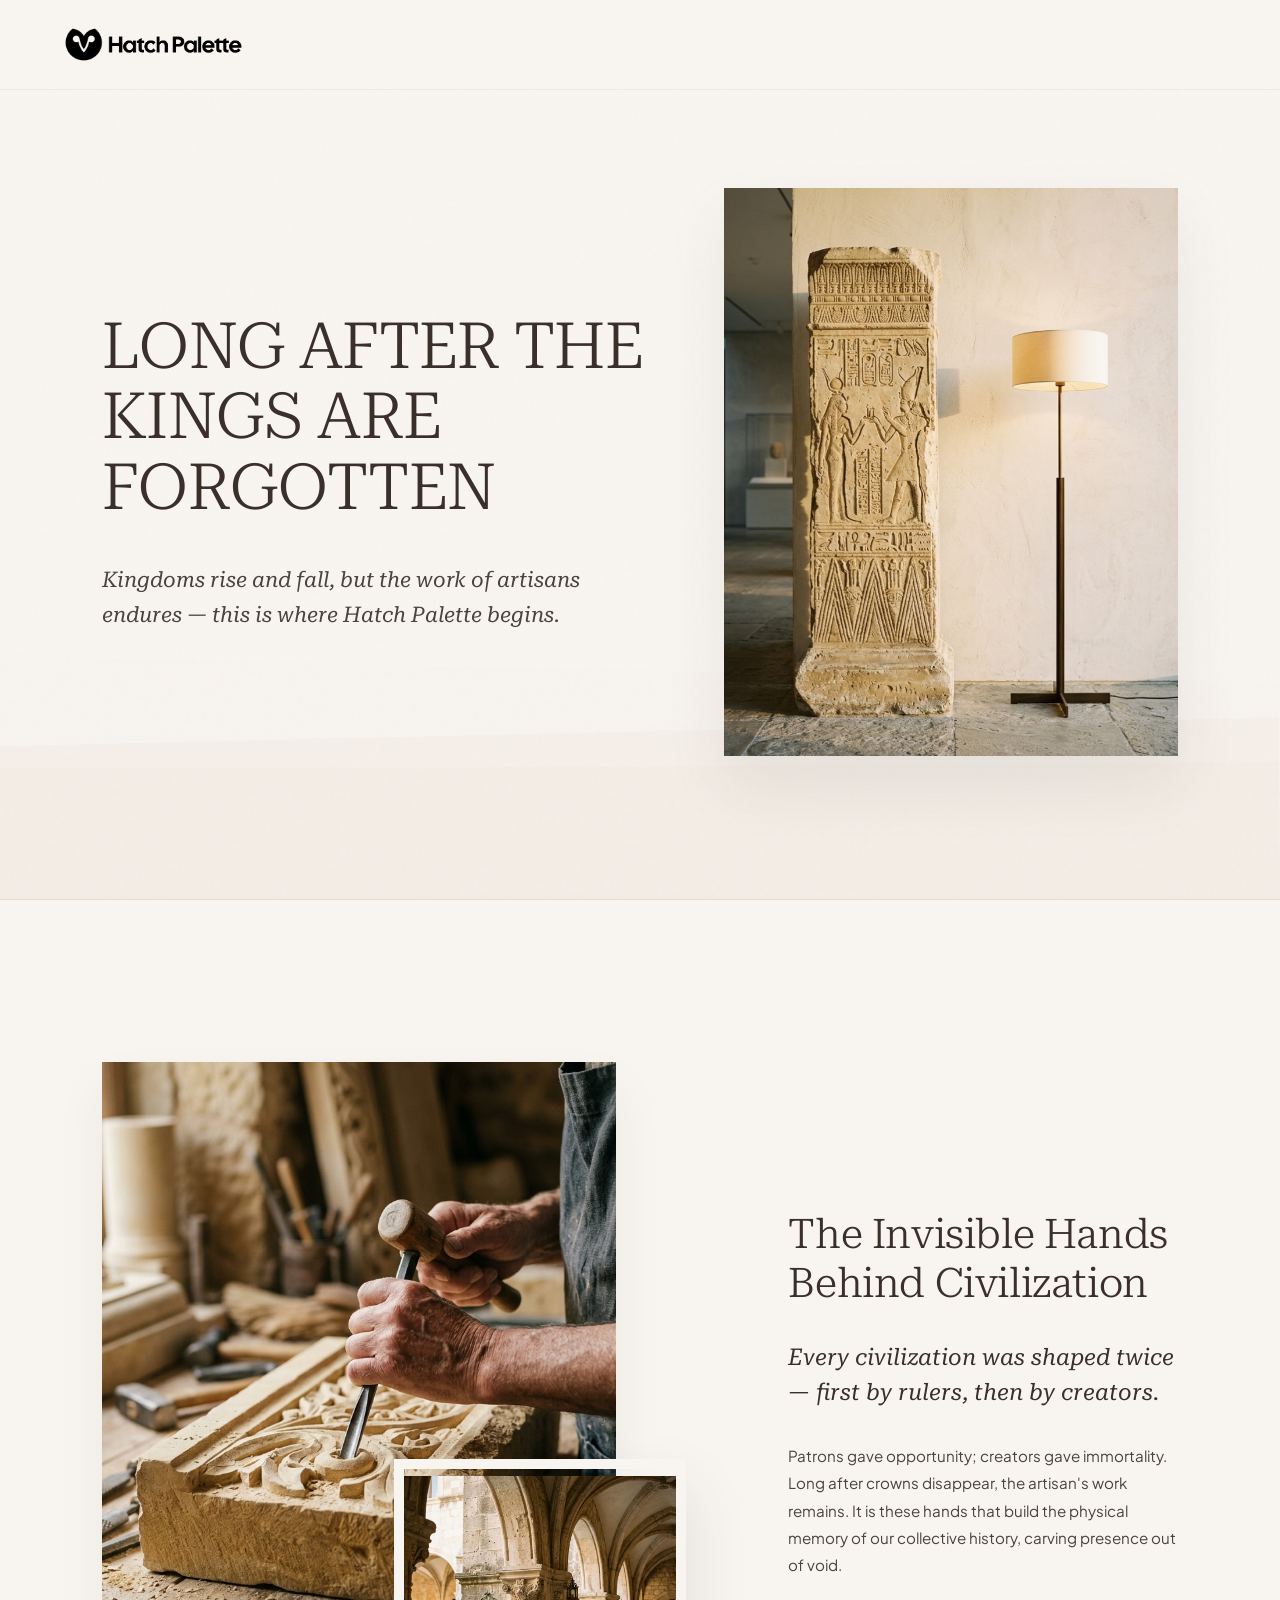
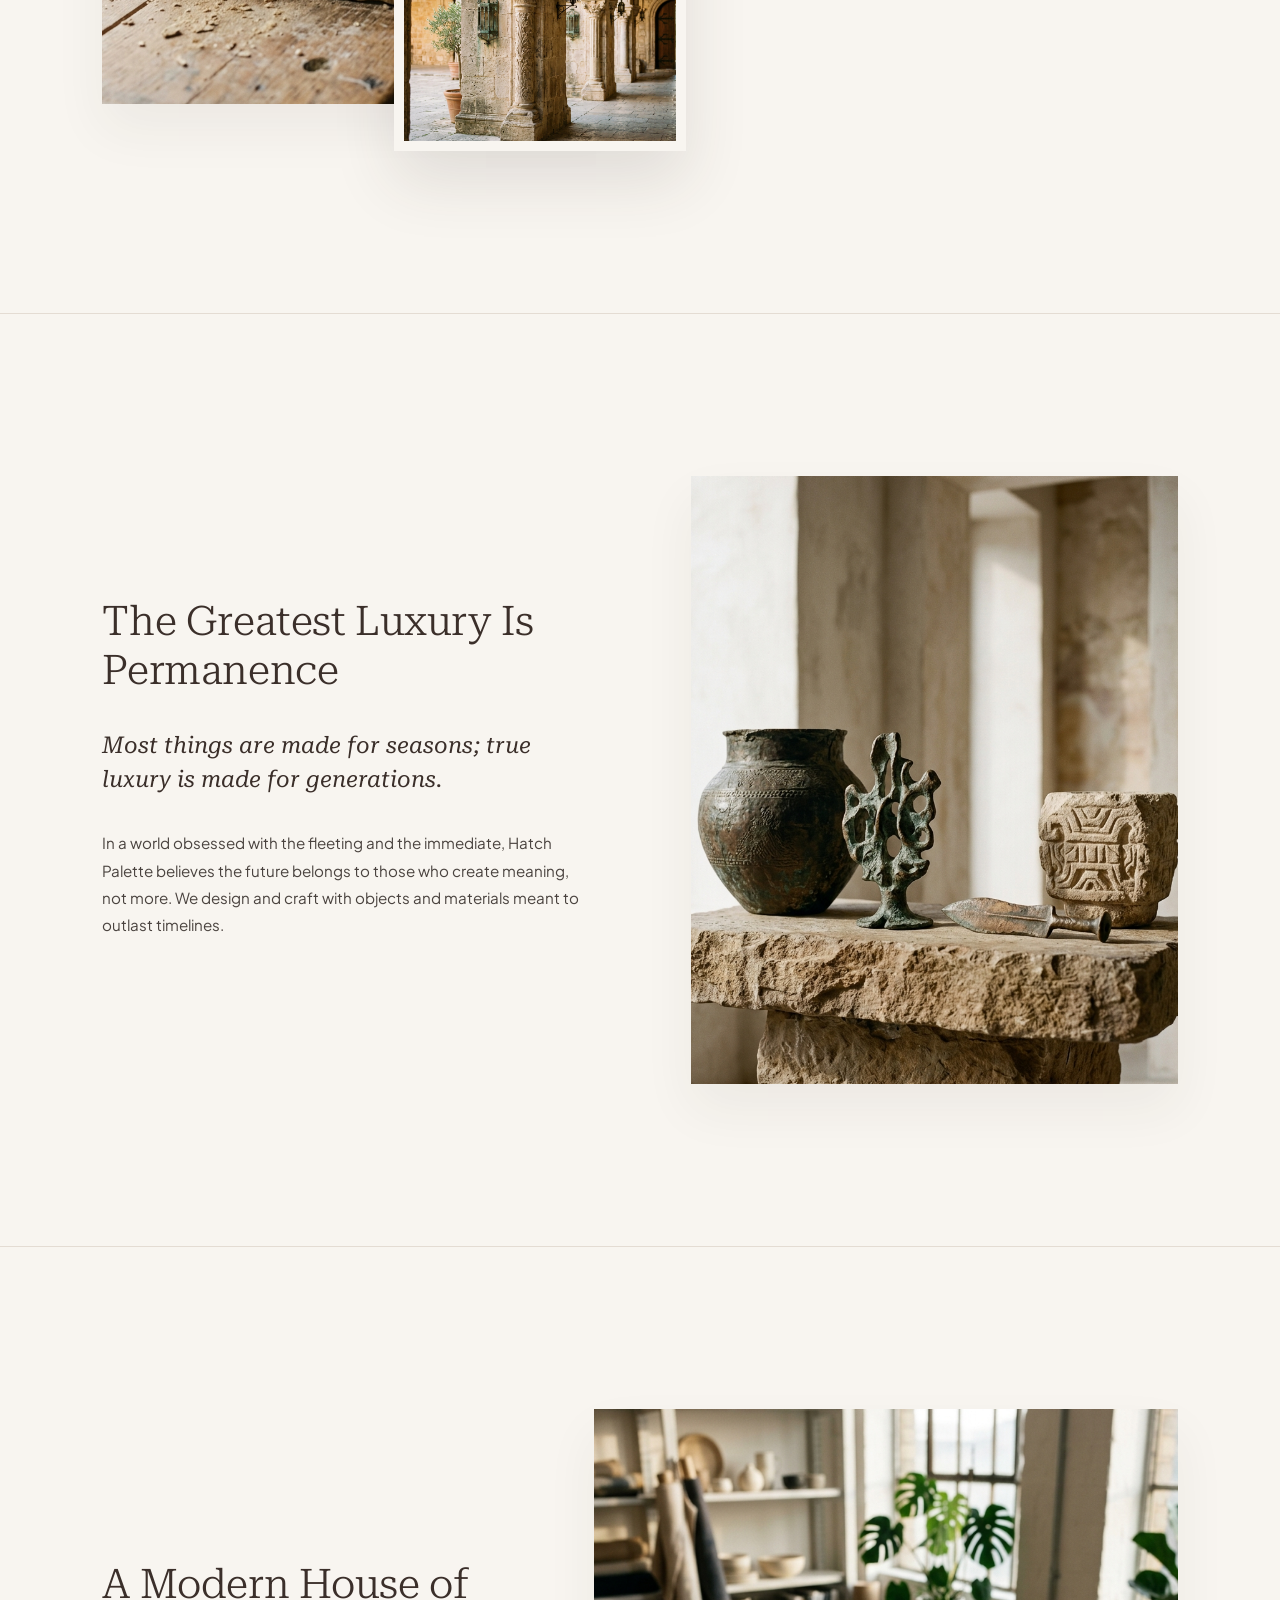
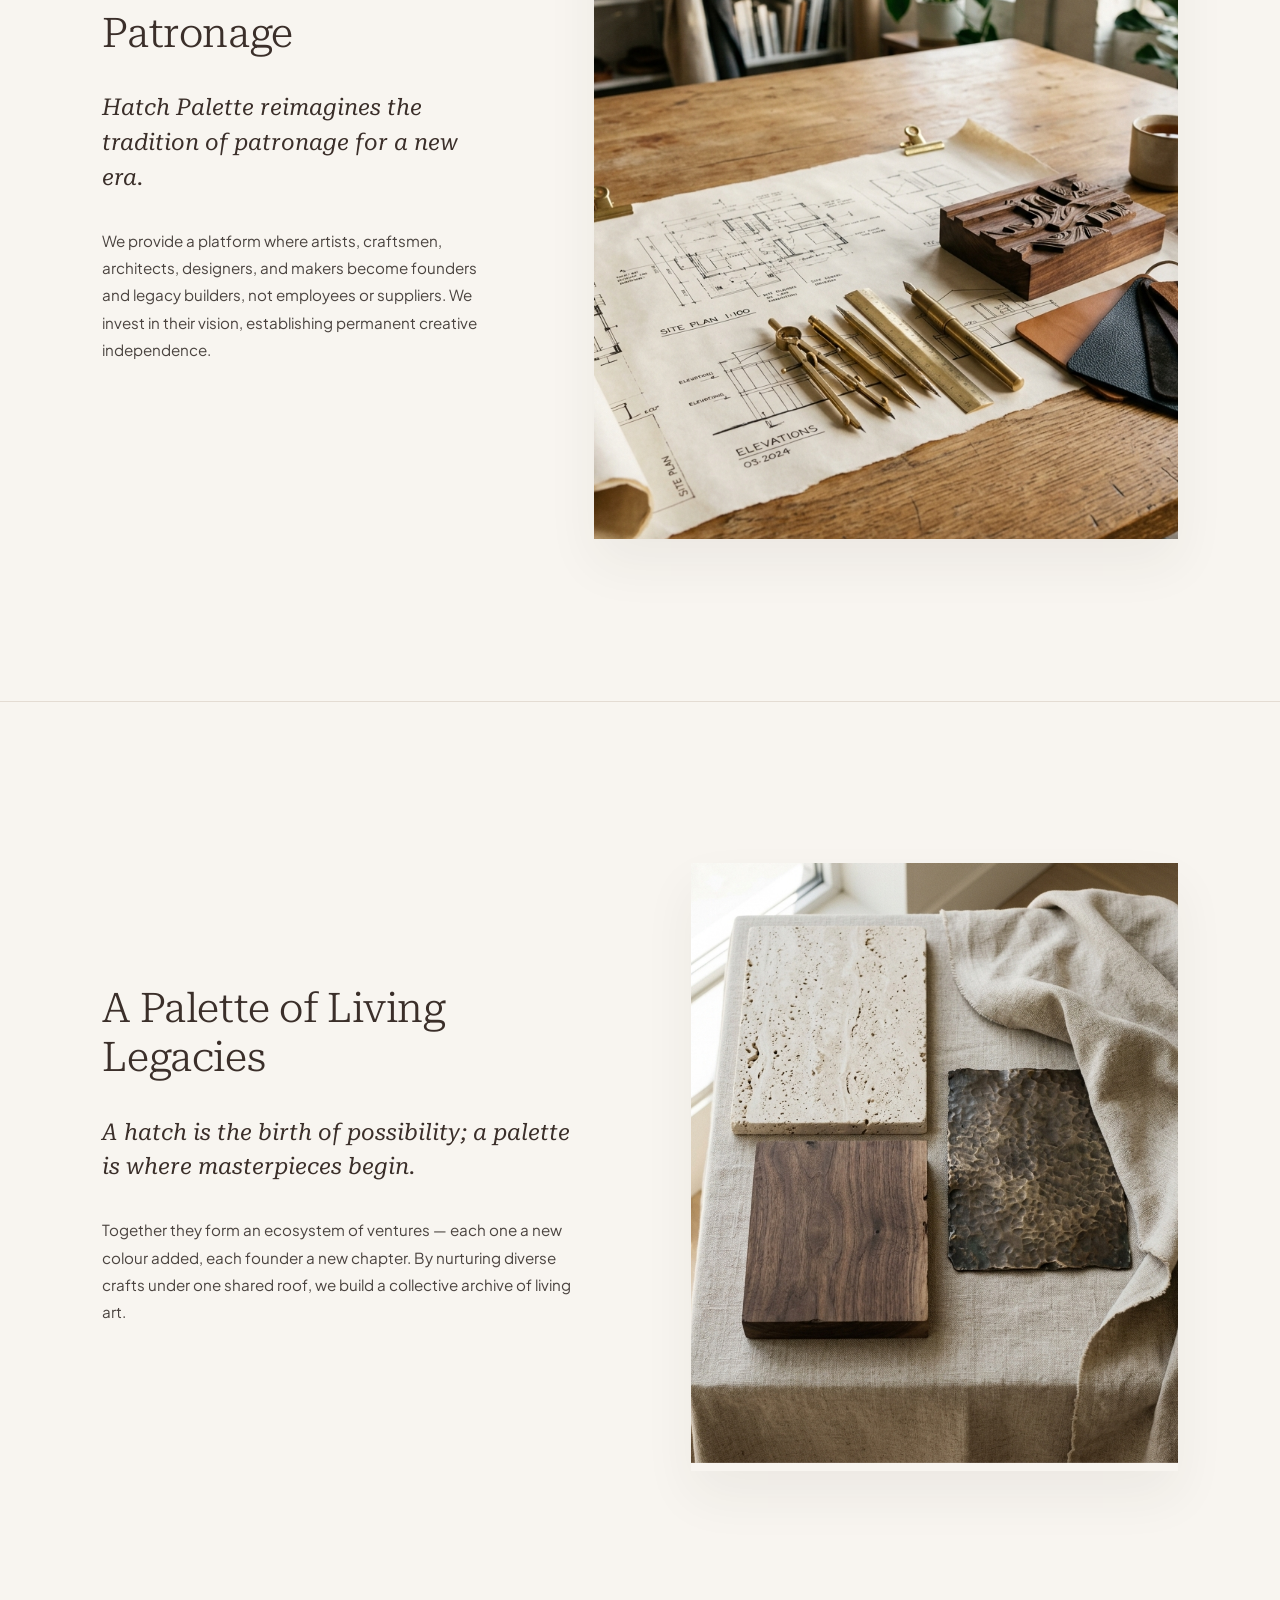
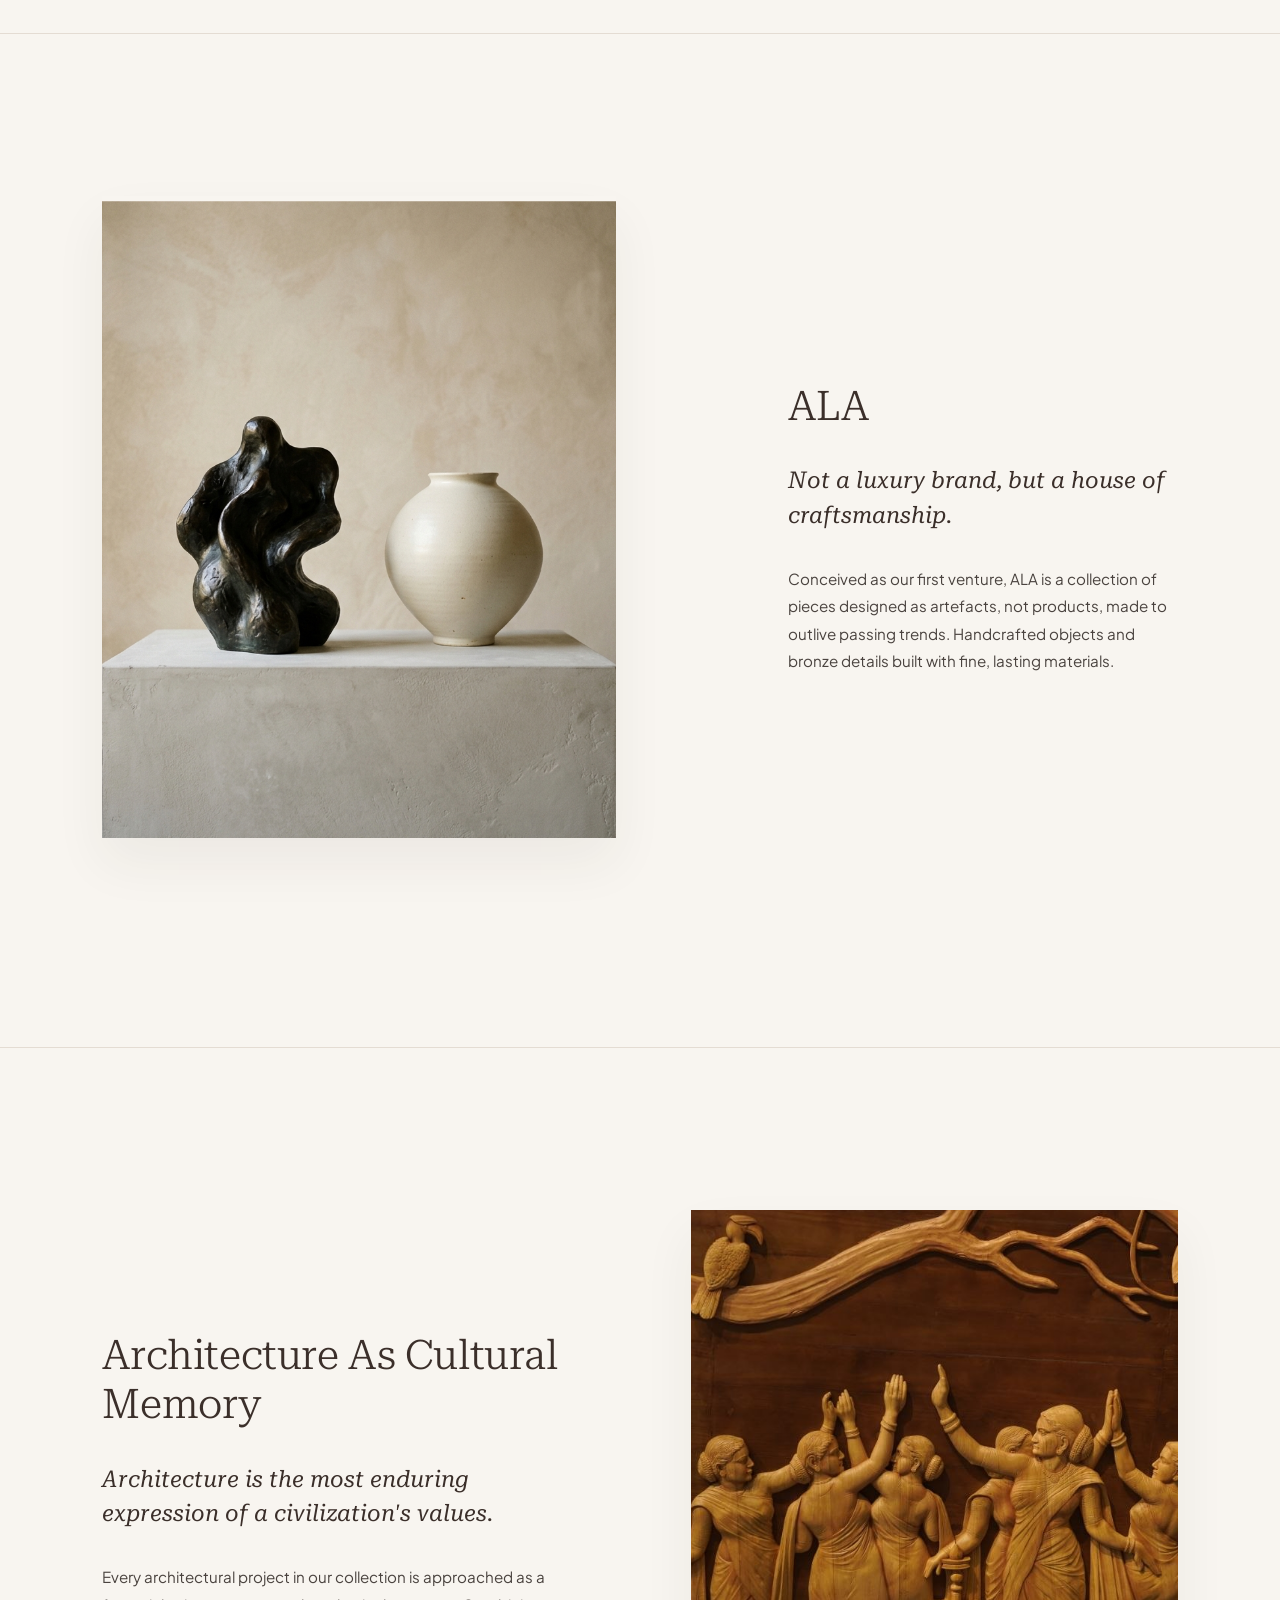
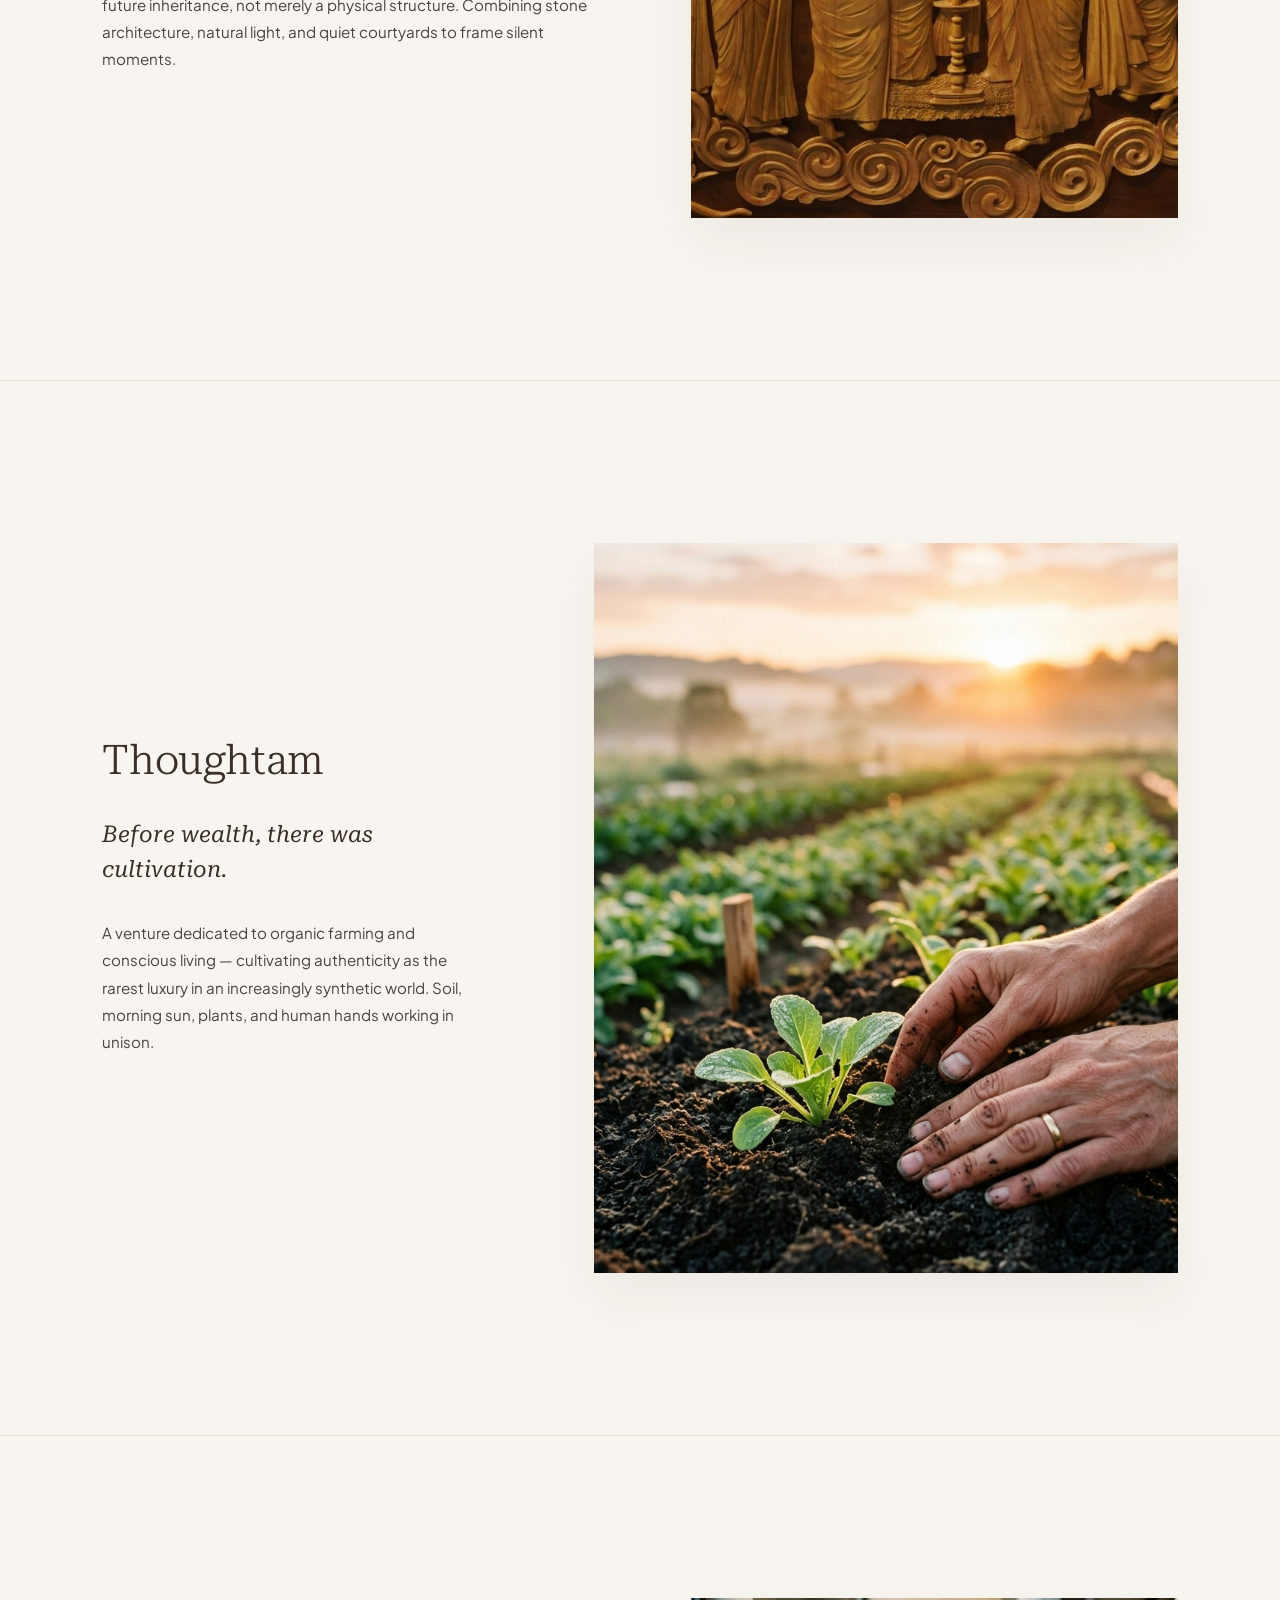
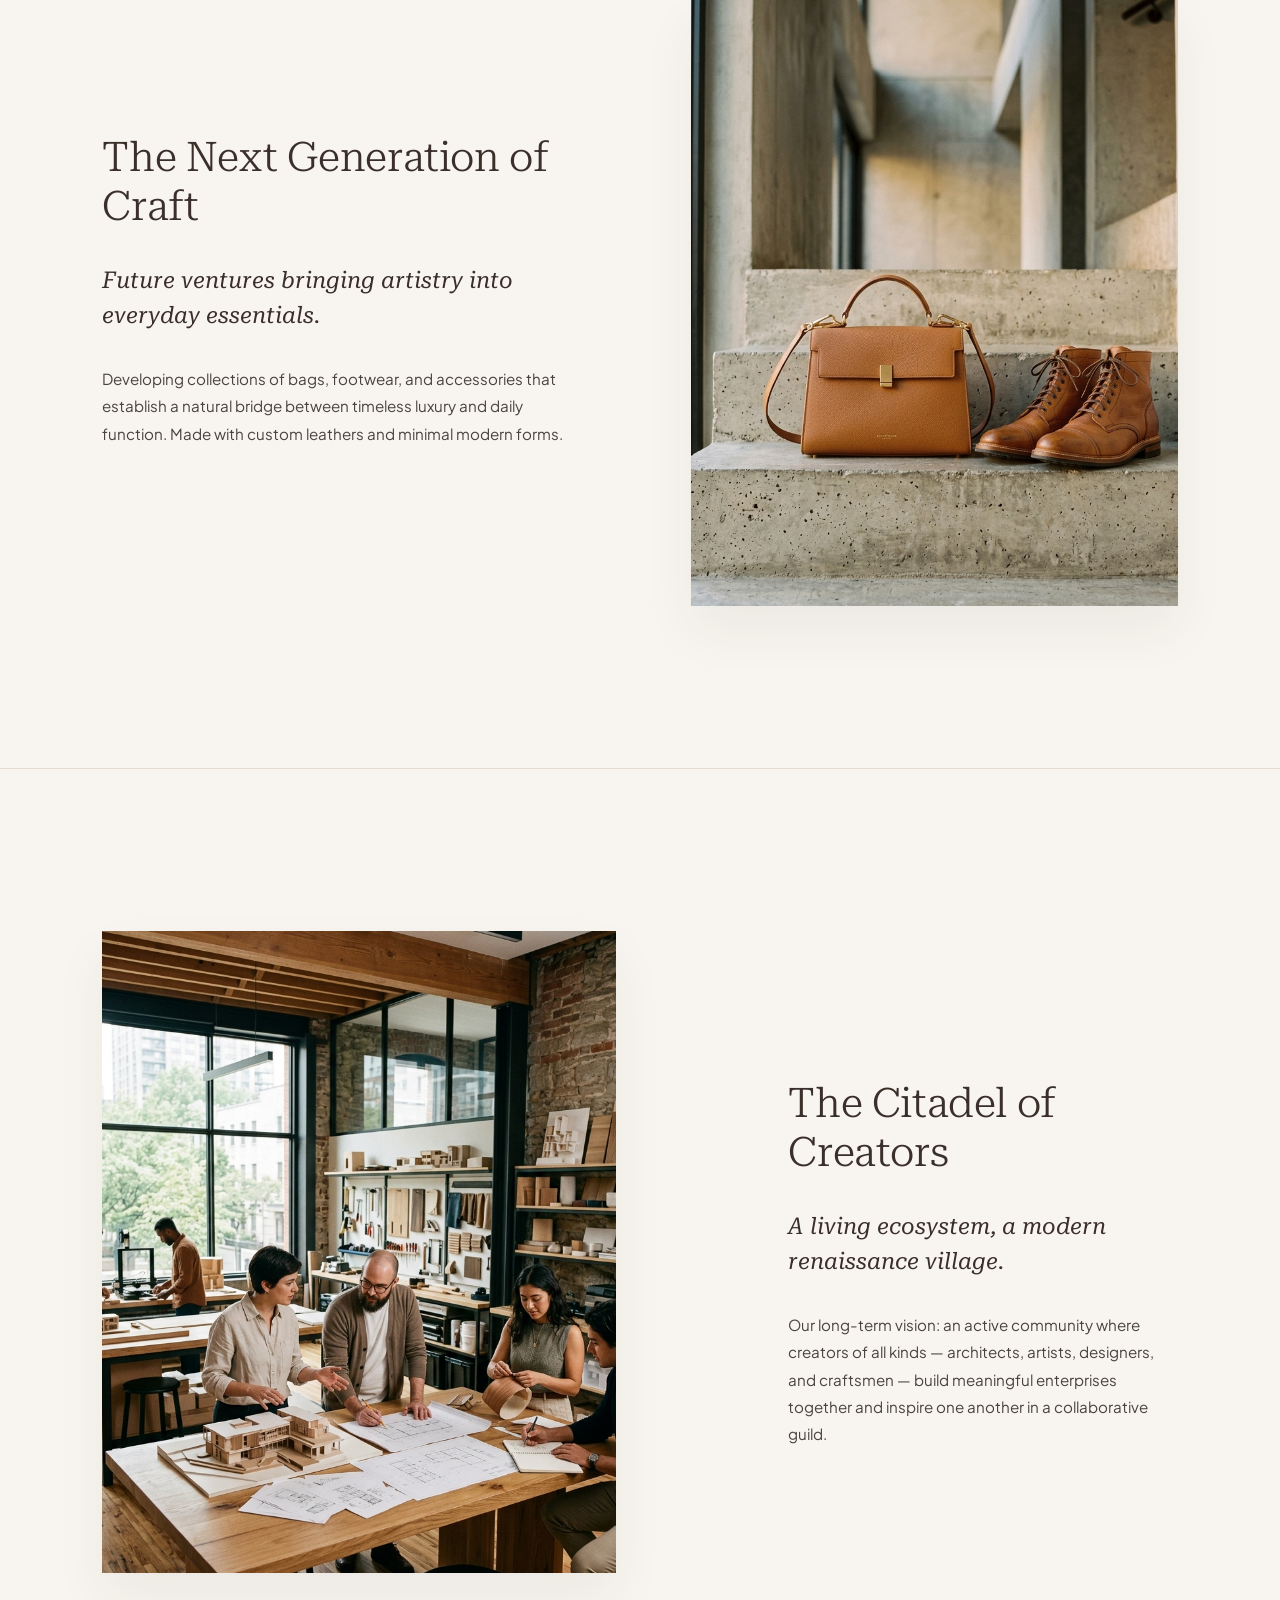
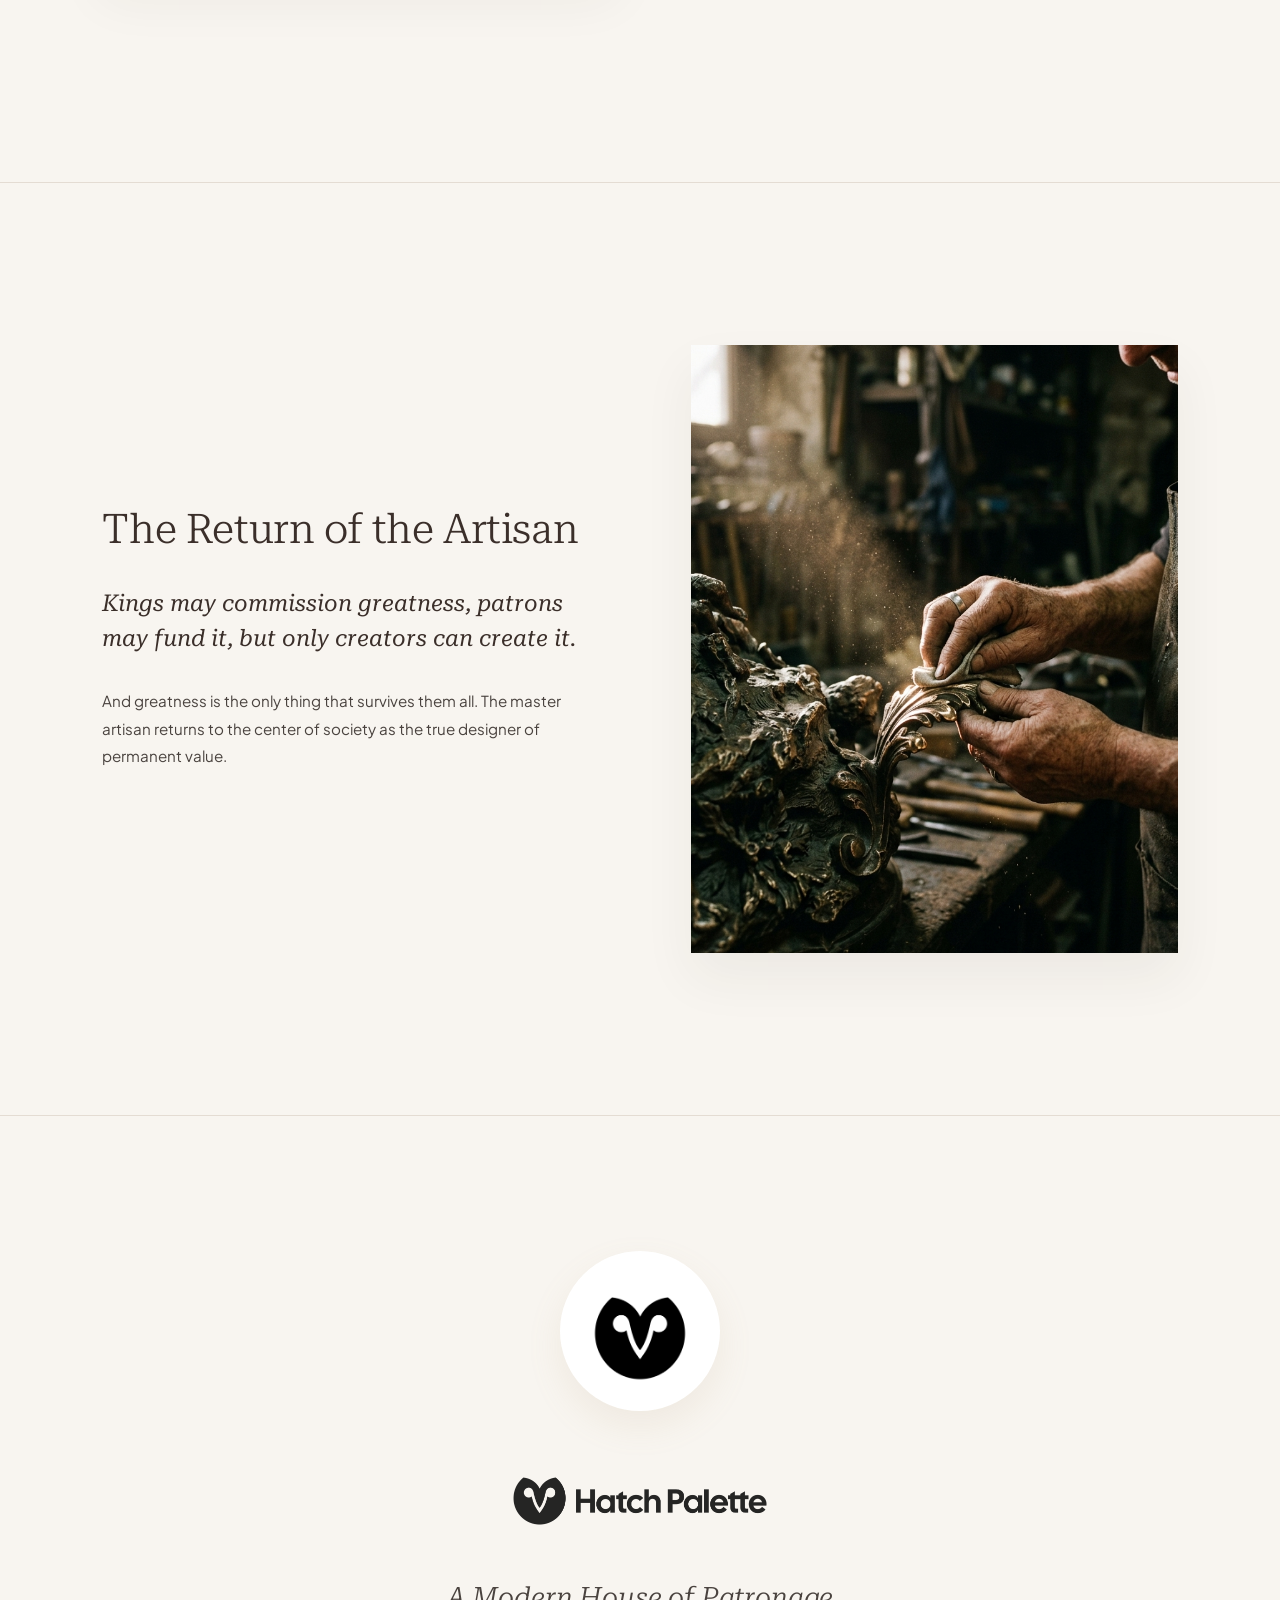
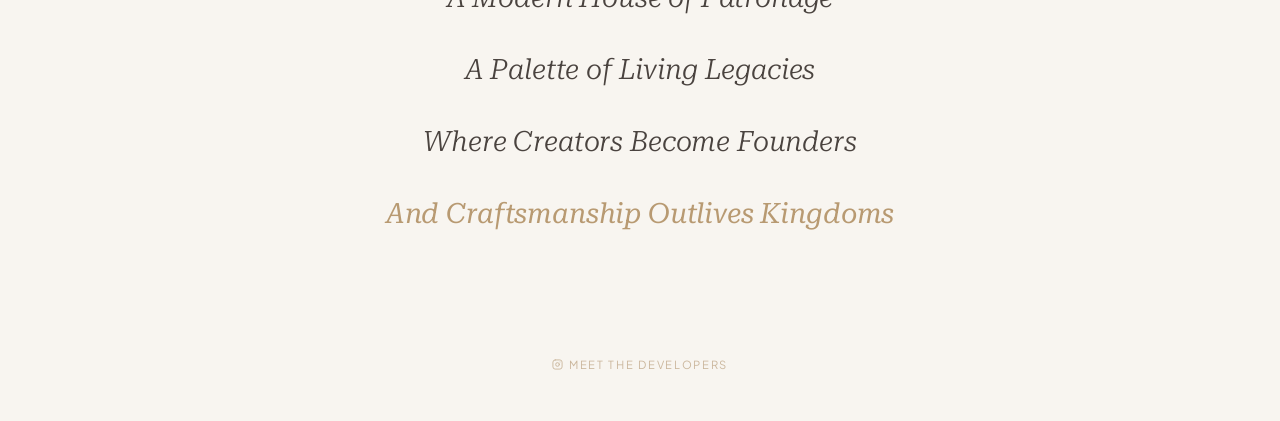
==== commit 73ac0fdd: "Update website" ====
--- a/index.html
+++ b/index.html
@@ -19,10 +19,10 @@
   <meta property="og:image" content="assets/hero.png">
   <meta property="og:type" content="website">
 
-  <!-- Google Fonts - Roboto (Google's signature sans) & Roboto Serif -->
+  <!-- Google Fonts - Plus Jakarta Sans & Roboto Serif -->
   <link rel="preconnect" href="https://fonts.googleapis.com">
   <link rel="preconnect" href="https://fonts.gstatic.com" crossorigin>
-  <link href="https://fonts.googleapis.com/css2?family=Roboto:ital,wght@0,300;0,400;0,500;0,700;1,300;1,400;1,500&family=Roboto+Serif:ital,wght@0,300;0,400;0,500;0,600;1,300;1,400;1,500&display=swap" rel="stylesheet">
+  <link href="https://fonts.googleapis.com/css2?family=Plus+Jakarta+Sans:ital,wght@0,300;0,400;0,500;0,600;0,700;0,800;1,300;1,400;1,500;1,600;1,700;1,800&family=Roboto+Serif:ital,wght@0,300;0,400;0,500;0,600;1,300;1,400;1,500&display=swap" rel="stylesheet">
 
   <!-- Local Stylesheet -->
   <link rel="stylesheet" href="style.css">
@@ -173,7 +173,7 @@
         </div>
         <div class="grid-images single-image-layout">
           <div class="main-img-wrapper parallax-image" data-speed="0.03">
-            <img src="assets/arch_memory.png" alt="Elegant architectural arches and courtyard" class="editorial-image large-single-image">
+            <img src="assets/wood_carving.jpg" alt="Timeless wooden relief carving of figures" class="editorial-image large-single-image">
           </div>
         </div>
       </div>
@@ -262,7 +262,6 @@
 
 
           <footer class="footer-bottom">
-            <p class="copyright">&copy; 2026 HATCH PALETTE. ALL RIGHTS RESERVED.</p>
             <p class="dev-credits"><a href="https://www.instagram.com/intellex.web?utm_source=ig_web_button_share_sheet&igsh=ZDNlZDc0MzIxNw==" target="_blank" rel="noopener noreferrer" class="developer-link"><svg xmlns="http://www.w3.org/2000/svg" width="12" height="12" viewBox="0 0 24 24" fill="none" stroke="currentColor" stroke-width="2" stroke-linecap="round" stroke-linejoin="round" class="instagram-icon"><rect x="2" y="2" width="20" height="20" rx="5" ry="5"></rect><path d="M16 11.37A4 4 0 1 1 12.63 8 4 4 0 0 1 16 11.37z"></path><line x1="17.5" y1="6.5" x2="17.51" y2="6.5"></line></svg>Meet the Developers</a></p>
           </footer>
         </div>
--- a/style.css
+++ b/style.css
@@ -16,7 +16,7 @@
 
   /* Typography */
   --font-serif: 'Roboto Serif', serif;
-  --font-sans: 'Roboto', sans-serif;
+  --font-sans: 'Plus Jakarta Sans', sans-serif;
 
   /* Layout and Sizing */
   --header-height: 90px;
@@ -564,9 +564,8 @@
 
 
 .footer-bottom {
-  border-top: 1px solid var(--divider);
-  width: 100%;
-  padding-top: 3rem;
+  width: 100%;
+  padding-top: 1rem;
   margin-top: 2rem;
 }
 
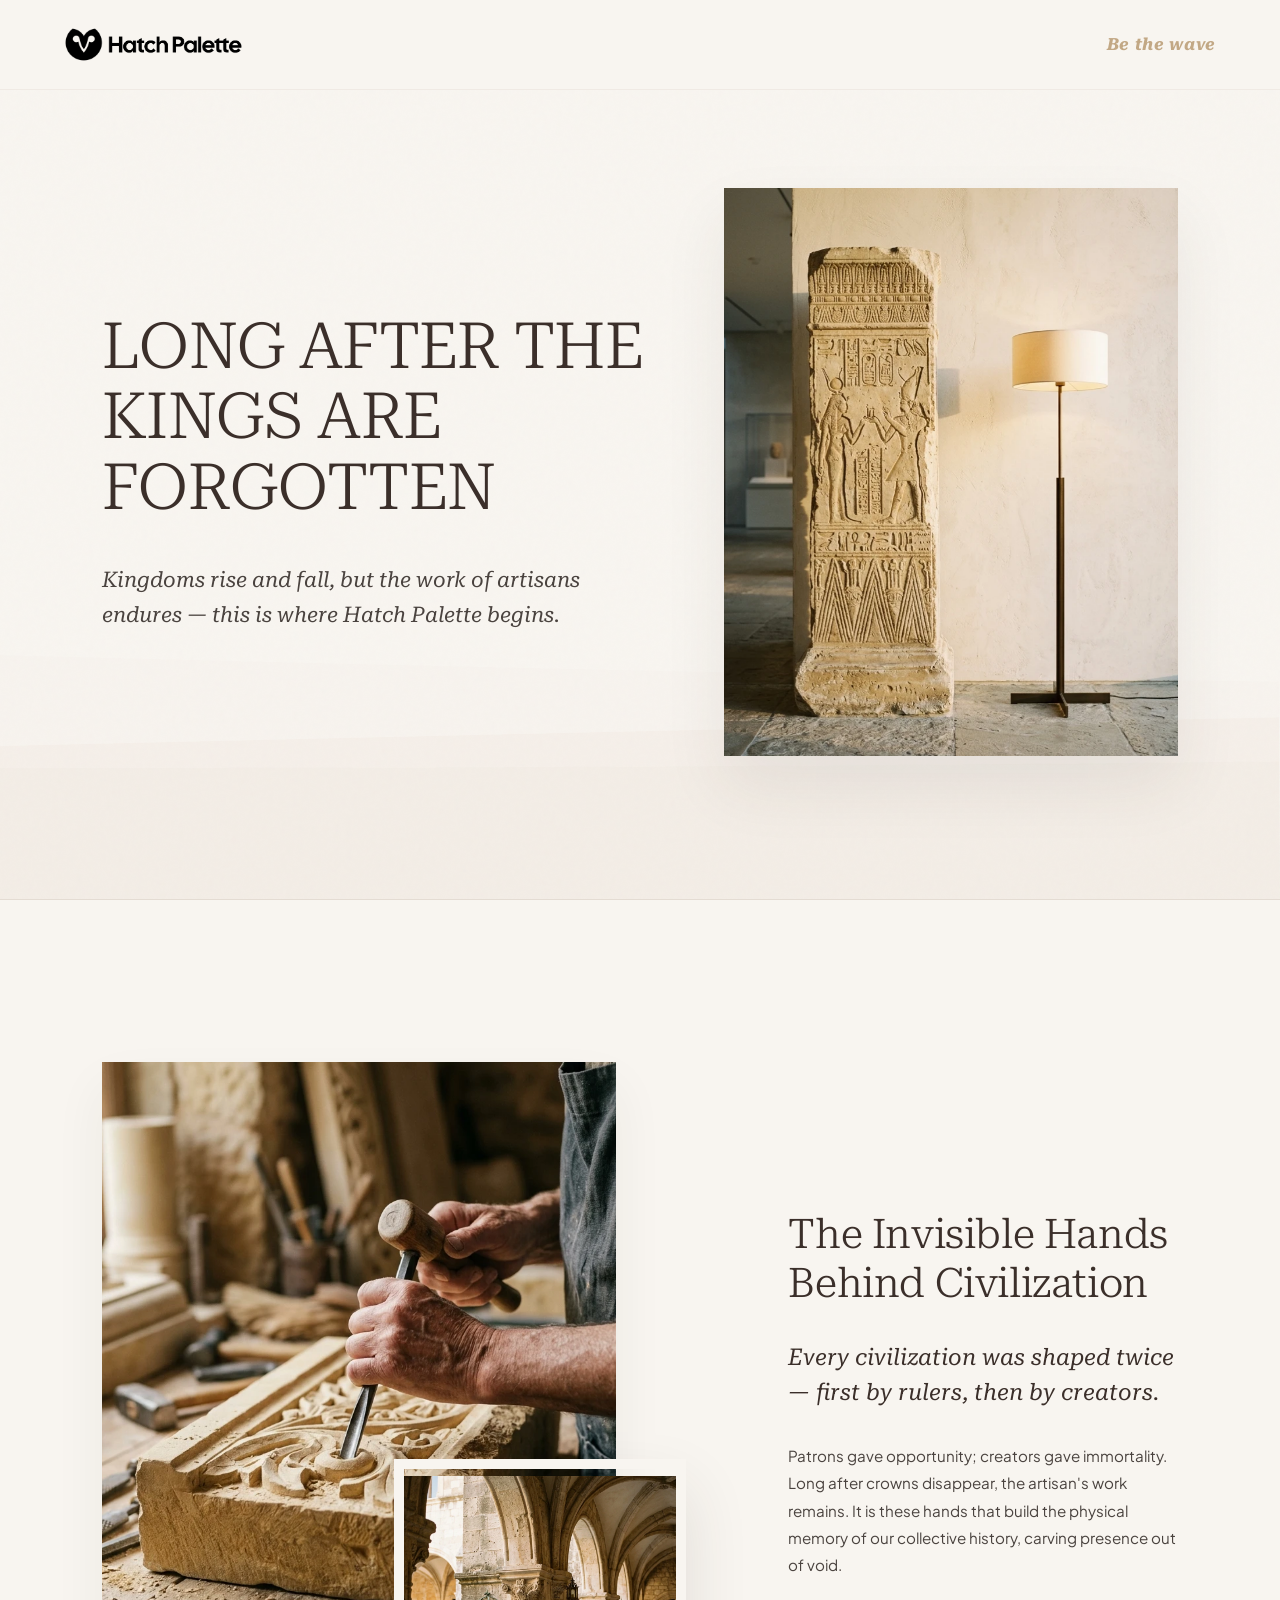
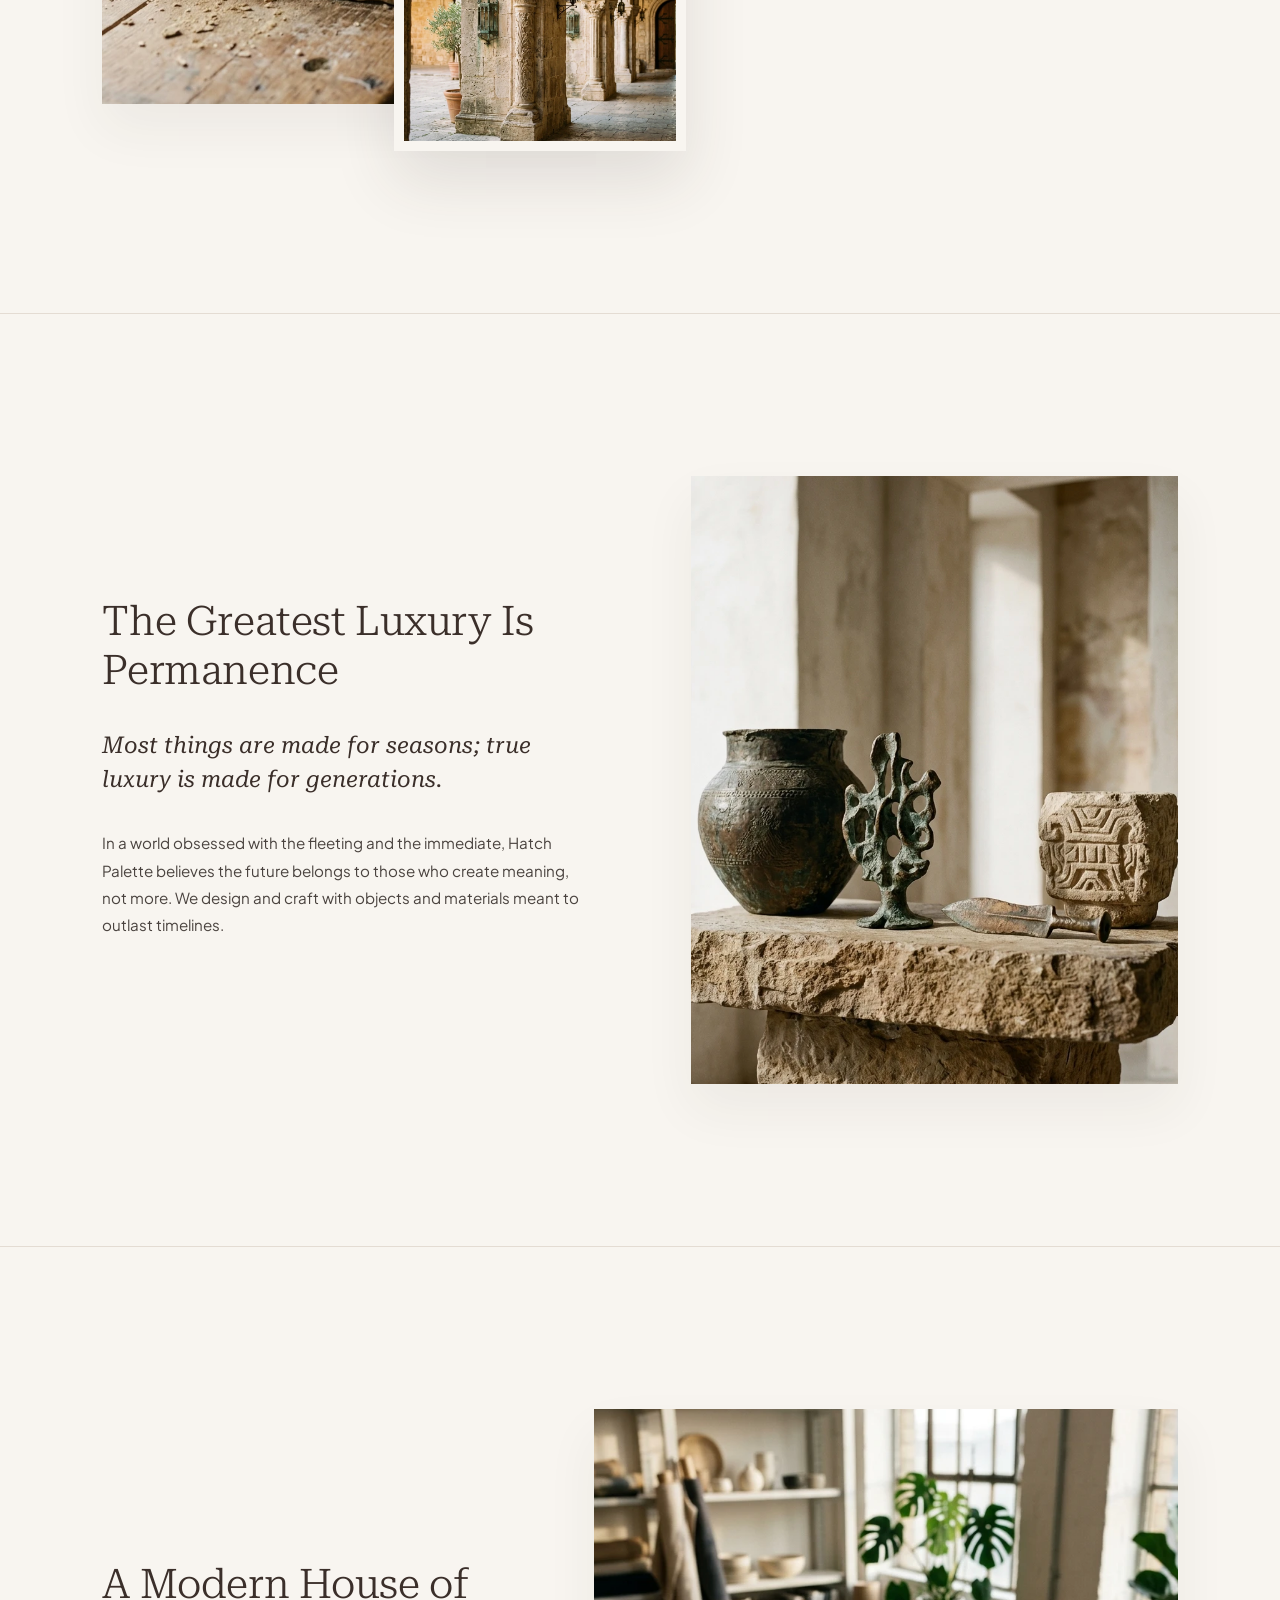
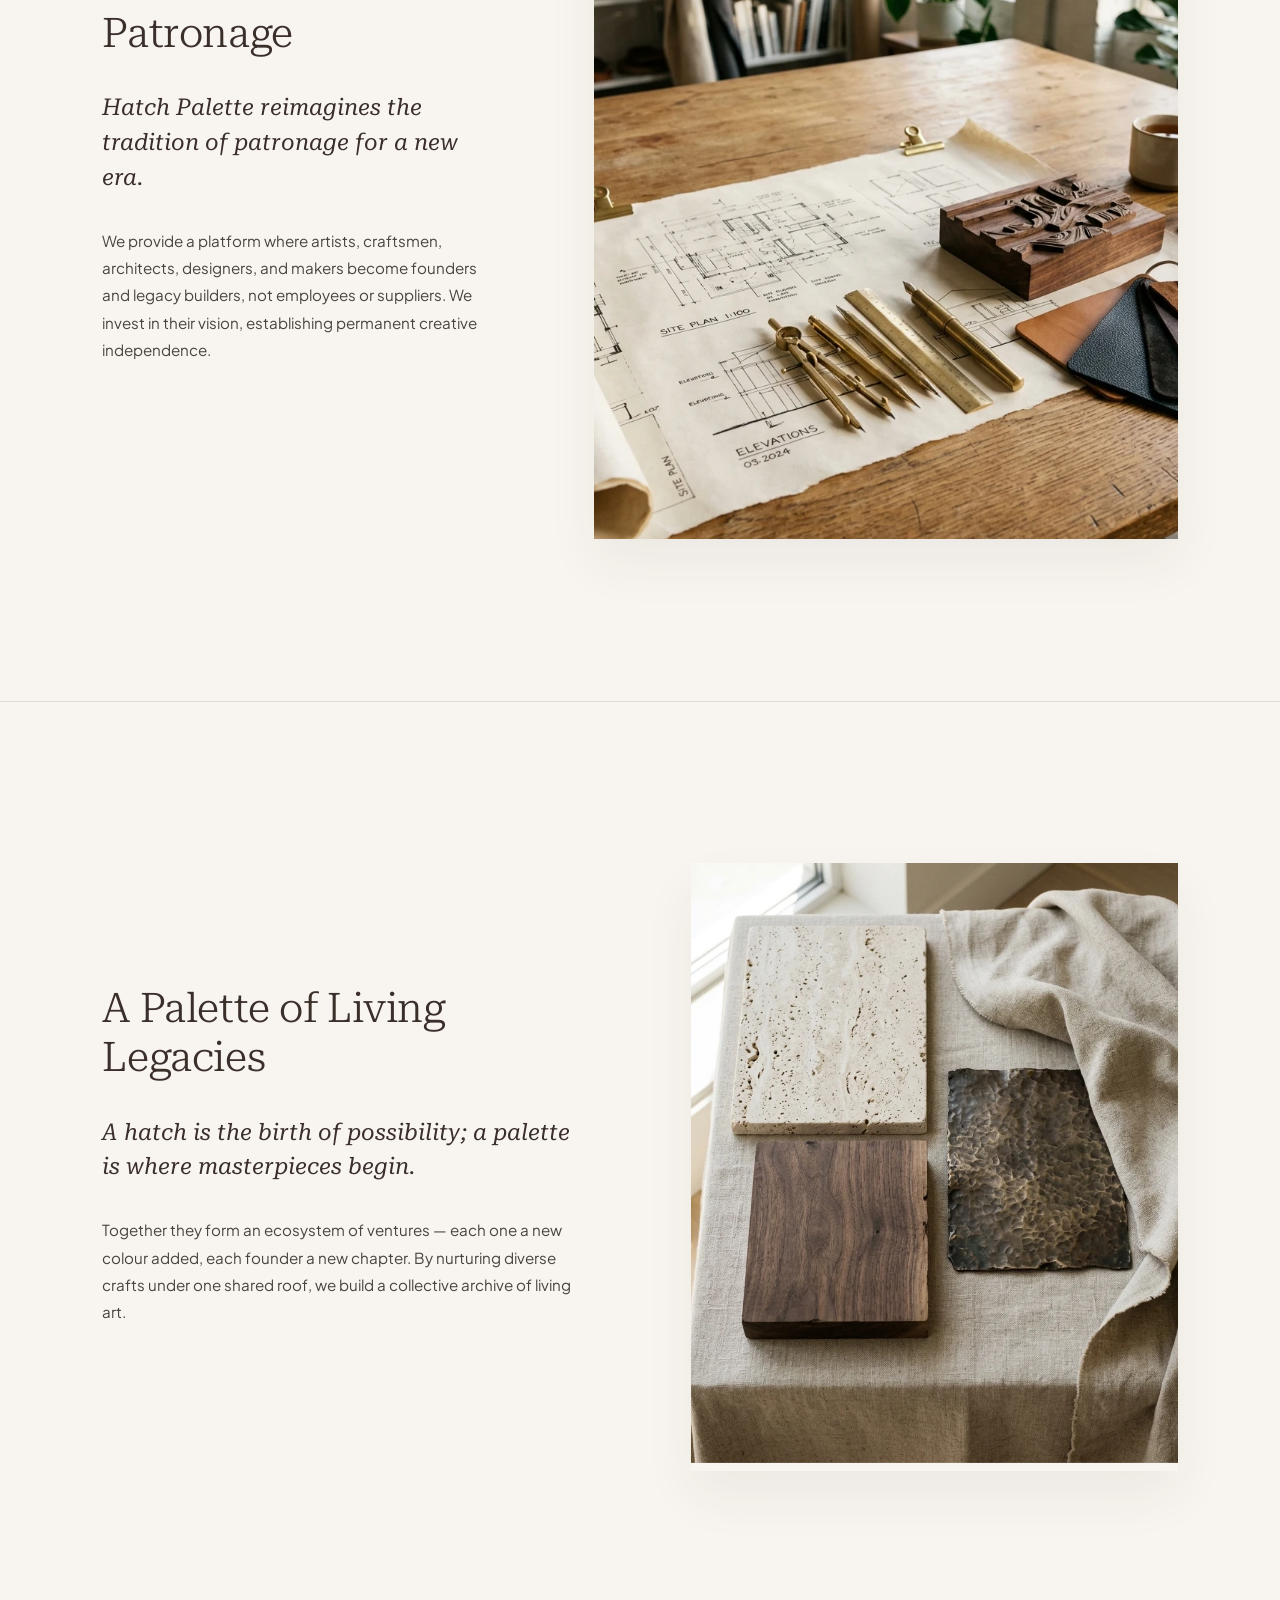
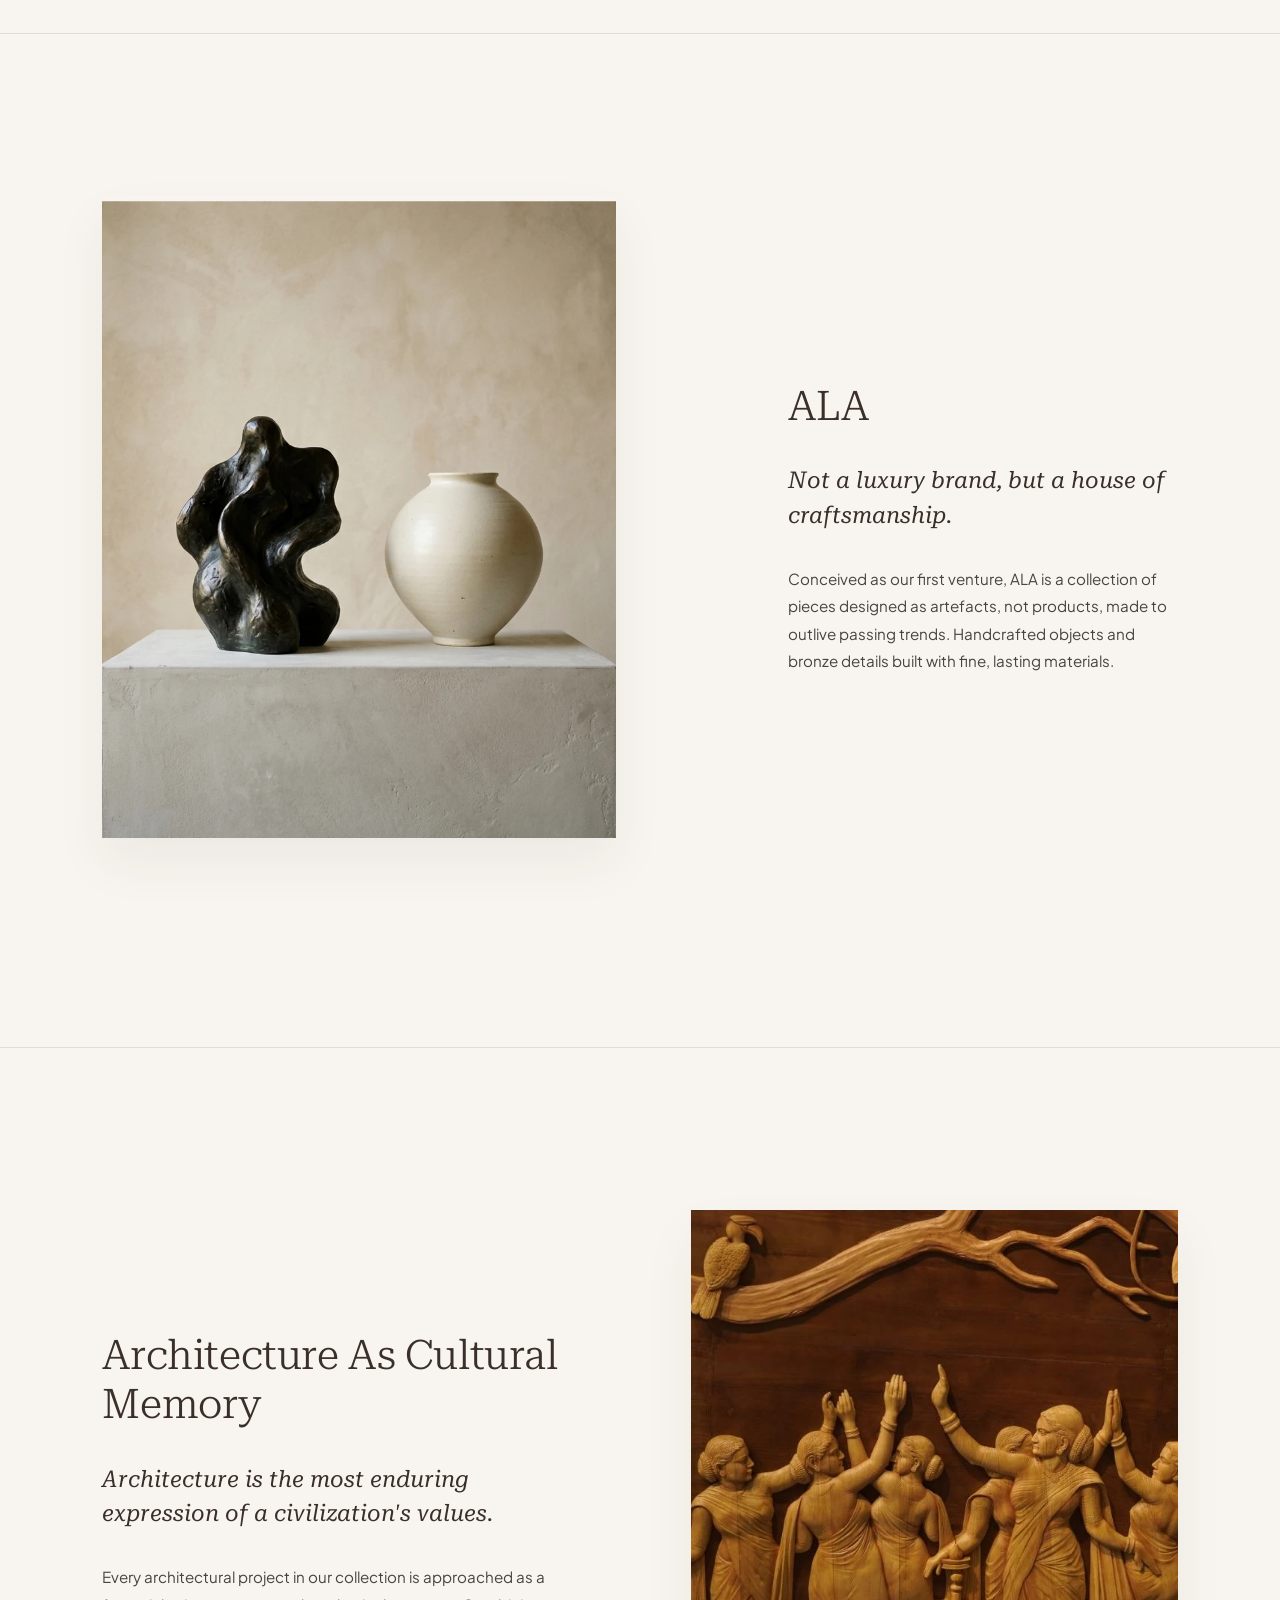
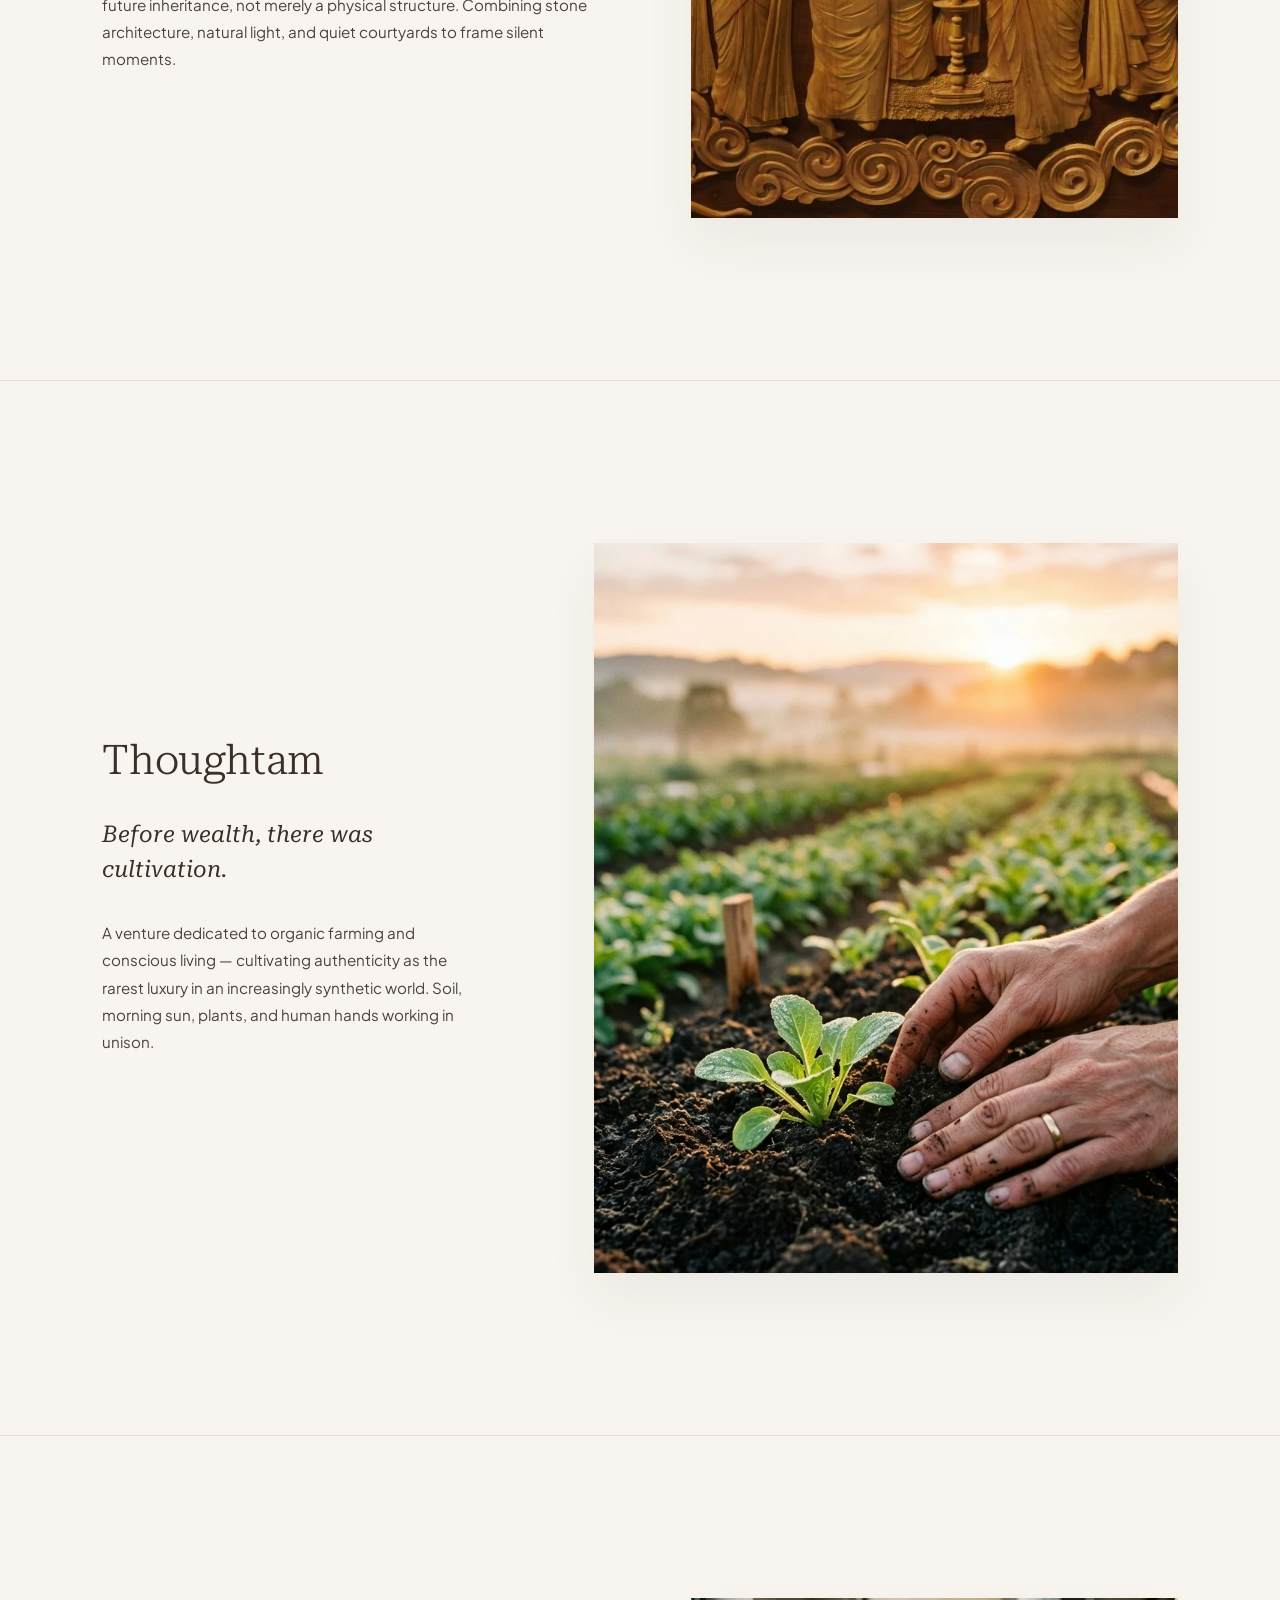
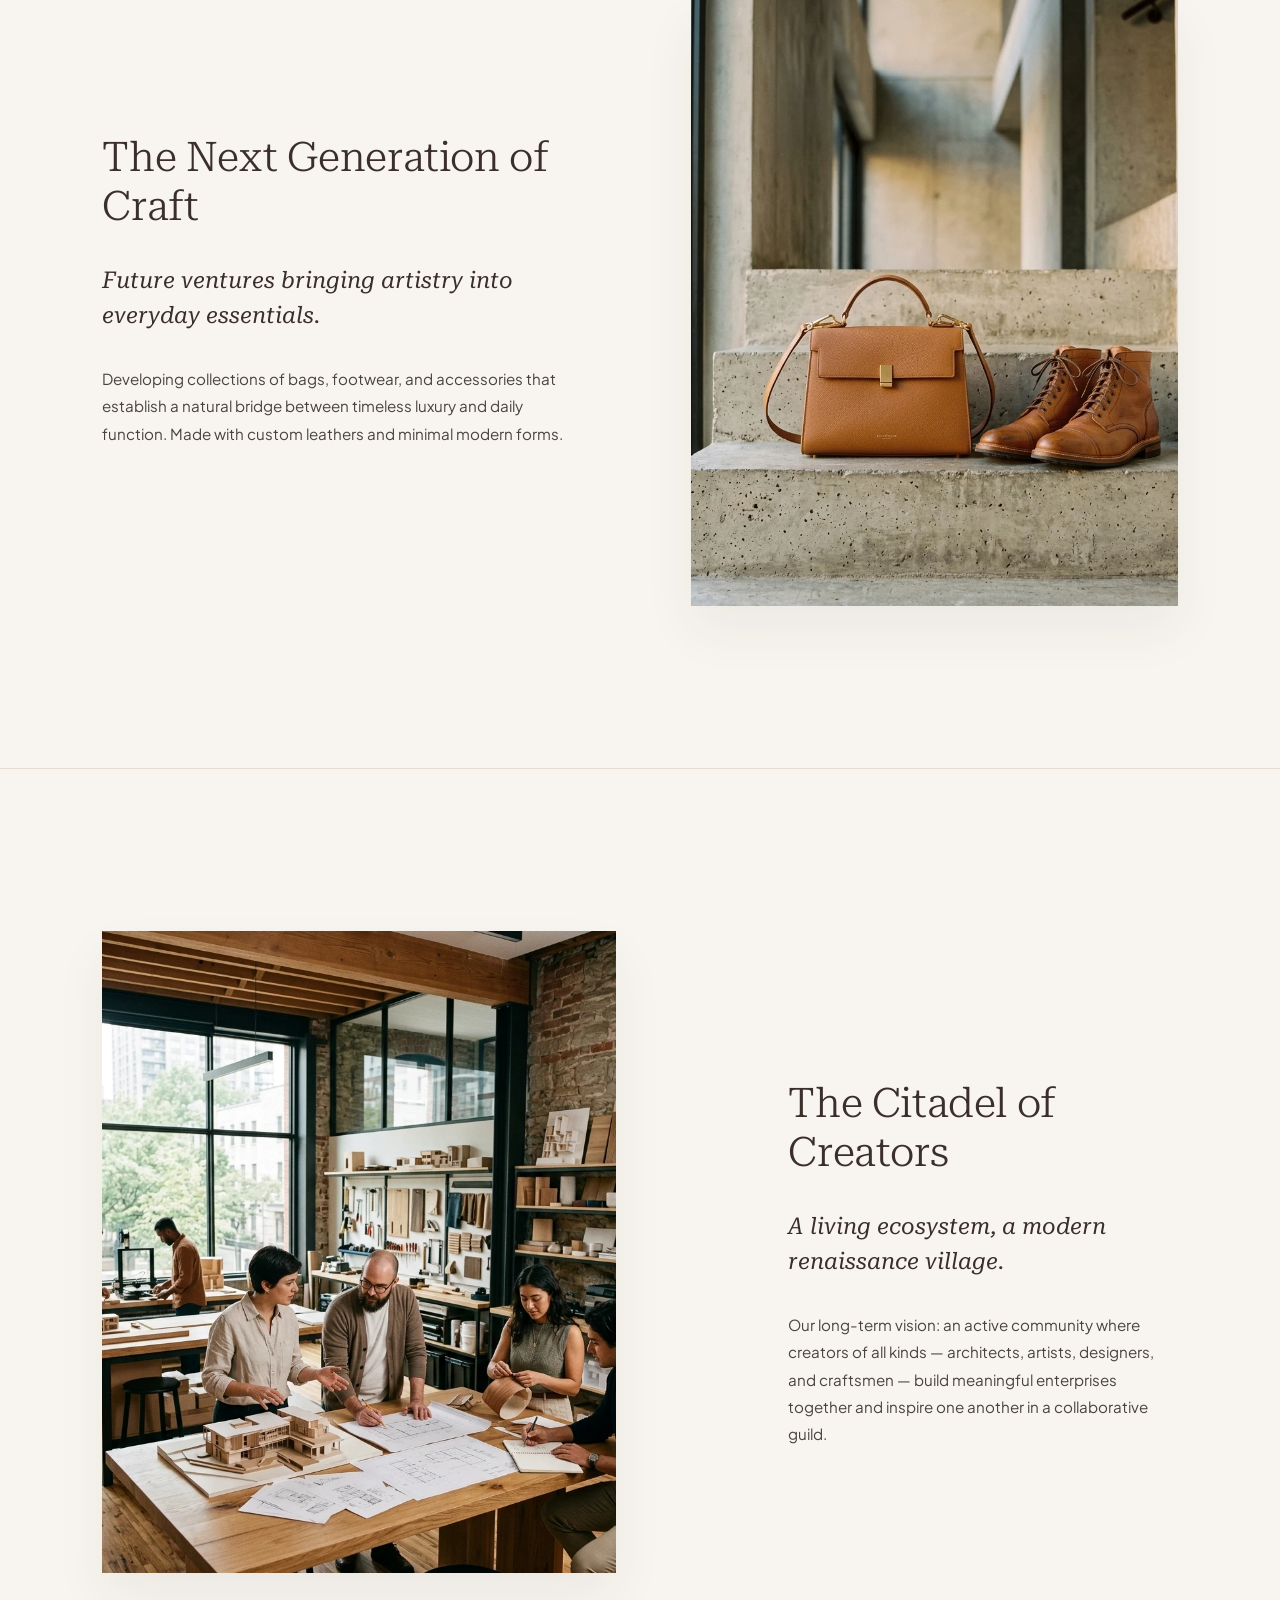
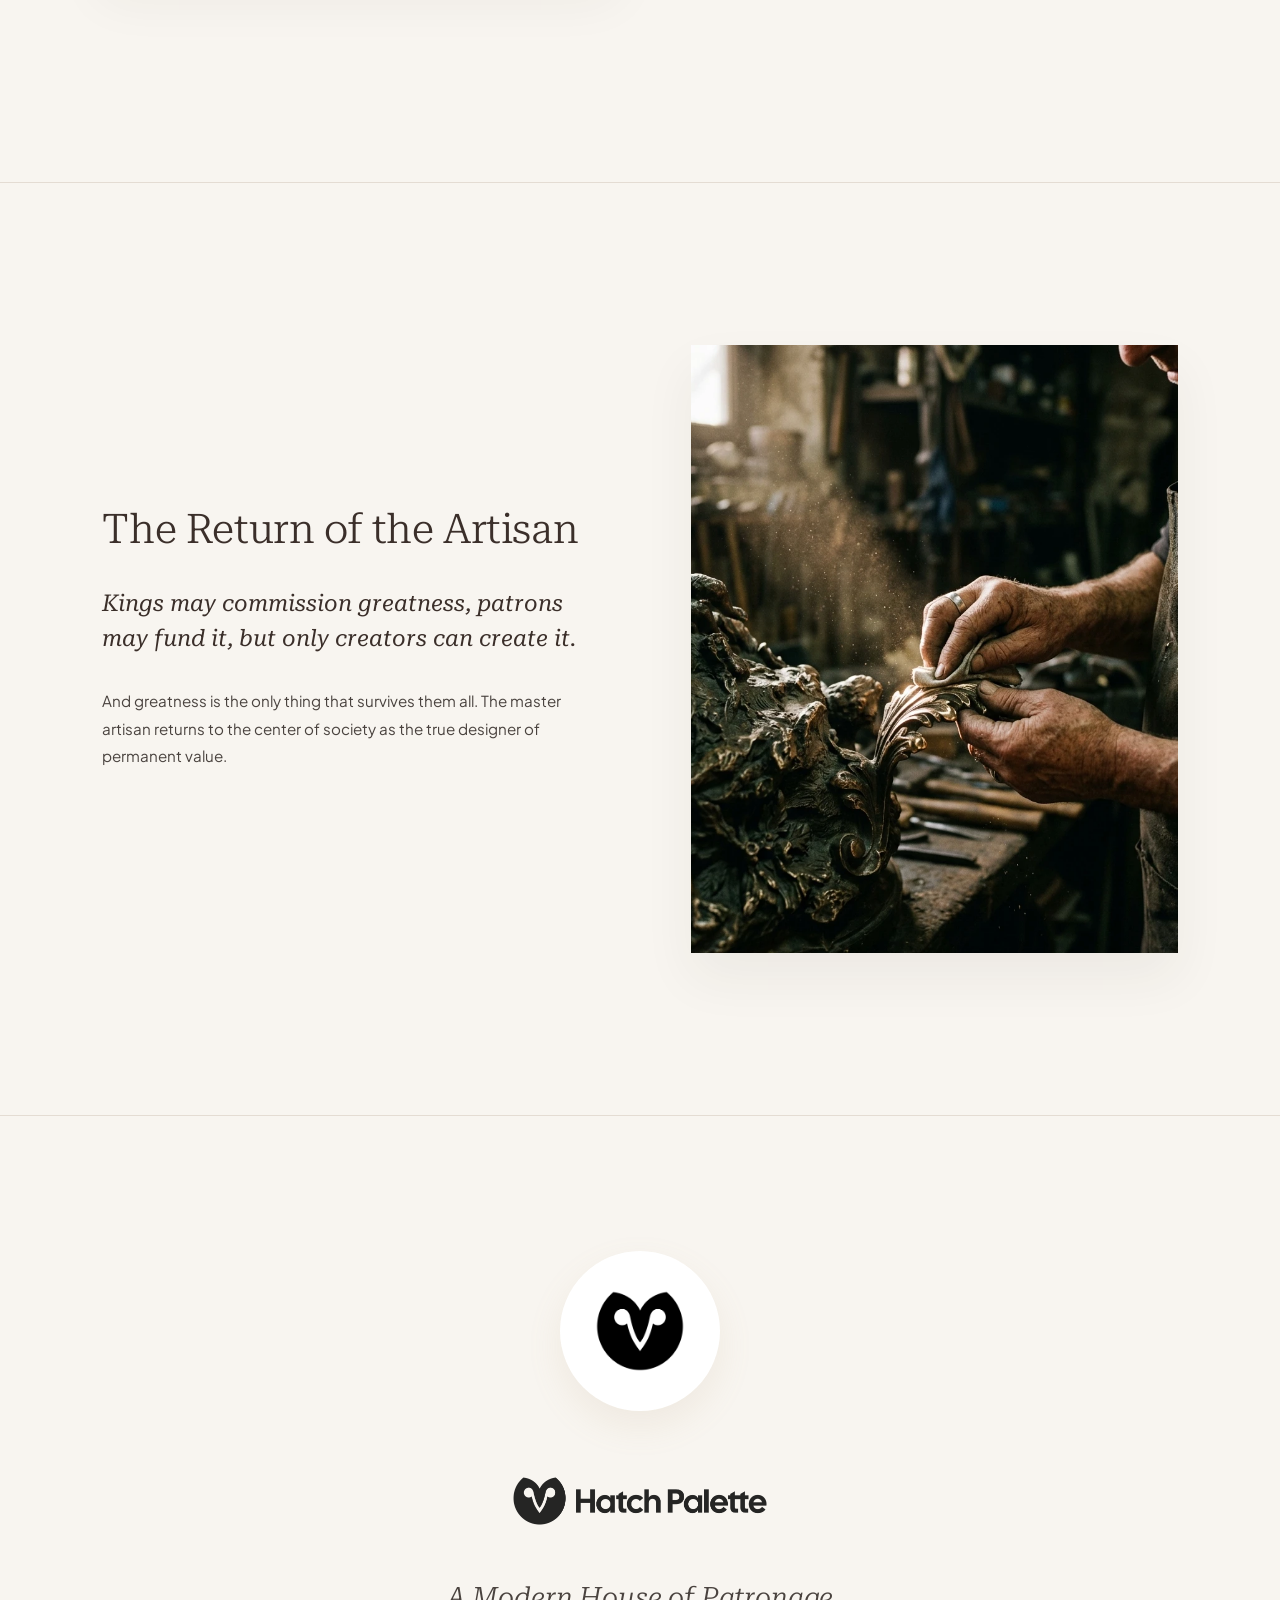
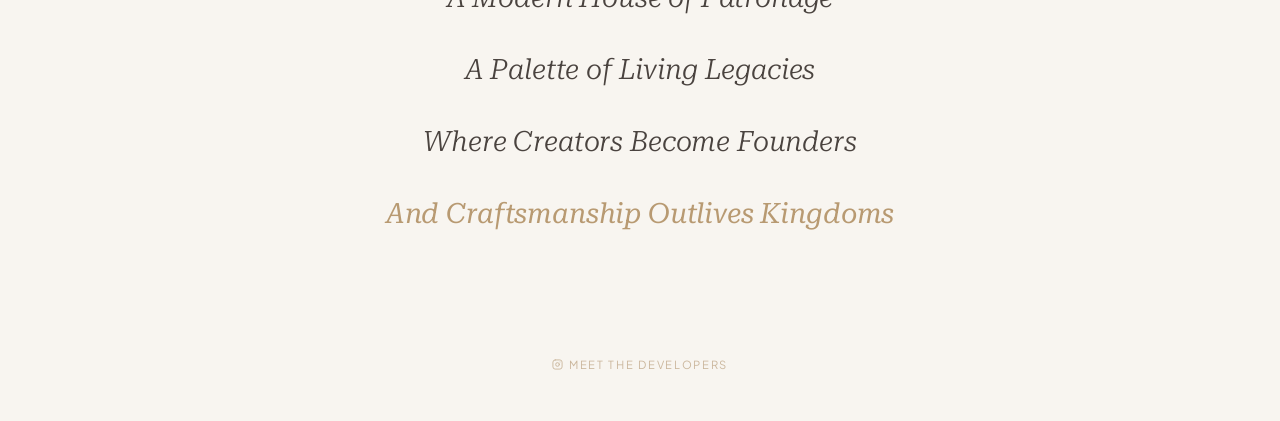
==== commit 9bf09757: "Update website" ====
--- a/index.html
+++ b/index.html
@@ -5,24 +5,27 @@
   <meta charset="UTF-8">
   <meta name="viewport" content="width=device-width, initial-scale=1.0">
   <title>Hatch Palette — A Modern House of Patronage</title>
-  <link rel="icon" type="image/png" href="assets/hp_icon_dark.png">
+  <link rel="icon" type="image/webp" href="assets/hp_icon_dark.webp">
 
   <meta name="description"
     content="Hatch Palette is a modern house of patronage that turns master craftsmen, architects, designers, and farmers into founders and brand owners of their own ventures.">
-  <meta name="keywords" content="Hatch Palette, luxury patronage, craftsmanship, architecture, design, heritage, ALA, Thoughtam">
+  <meta name="keywords"
+    content="Hatch Palette, luxury patronage, craftsmanship, architecture, design, heritage, ALA, Thoughtam">
   <meta name="author" content="Hatch Palette">
   <meta name="robots" content="index, follow">
 
   <!-- Open Graph / Social Cards -->
   <meta property="og:title" content="Hatch Palette — A Modern House of Patronage">
   <meta property="og:description" content="Discover a modern house of patronage where craftsmanship outlives kingdoms.">
-  <meta property="og:image" content="assets/hero.png">
+  <meta property="og:image" content="assets/hero.webp">
   <meta property="og:type" content="website">
 
   <!-- Google Fonts - Plus Jakarta Sans & Roboto Serif -->
   <link rel="preconnect" href="https://fonts.googleapis.com">
   <link rel="preconnect" href="https://fonts.gstatic.com" crossorigin>
-  <link href="https://fonts.googleapis.com/css2?family=Plus+Jakarta+Sans:ital,wght@0,300;0,400;0,500;0,600;0,700;0,800;1,300;1,400;1,500;1,600;1,700;1,800&family=Roboto+Serif:ital,wght@0,300;0,400;0,500;0,600;1,300;1,400;1,500&display=swap" rel="stylesheet">
+  <link
+    href="https://fonts.googleapis.com/css2?family=Plus+Jakarta+Sans:ital,wght@0,300;0,400;0,500;0,600;0,700;0,800;1,300;1,400;1,500;1,600;1,700;1,800&family=Roboto+Serif:ital,wght@0,300;0,400;0,500;0,600;1,300;1,400;1,500&display=swap"
+    rel="stylesheet">
 
   <!-- Local Stylesheet -->
   <link rel="stylesheet" href="style.css">
@@ -40,27 +43,40 @@
   <header class="site-header" id="site-header">
     <div class="header-container">
       <a href="#" class="logo" id="logo-wordmark">
-        <img src="assets/hp_logo_dark_transparent.png" alt="Hatch Palette" class="logo-image">
+        <img src="assets/hp_logo_dark_transparent.webp" alt="Hatch Palette" class="logo-image">
       </a>
 
+      <span class="header-tagline serif-text">Be the wave</span>
     </div>
   </header>
 
   <!-- Fixed Side ScrollSpy Progress Indicator -->
   <nav class="side-navigation" aria-label="Story Chapters">
     <ul class="nav-list">
-      <li class="nav-item"><a href="#hero-section" class="nav-link active"><span class="nav-num">01</span><span class="nav-label">Introduction</span></a></li>
-      <li class="nav-item"><a href="#invisible-hands" class="nav-link"><span class="nav-num">02</span><span class="nav-label">The Hands</span></a></li>
-      <li class="nav-item"><a href="#greatest-luxury" class="nav-link"><span class="nav-num">03</span><span class="nav-label">Permanence</span></a></li>
-      <li class="nav-item"><a href="#modern-patronage" class="nav-link"><span class="nav-num">04</span><span class="nav-label">Patronage</span></a></li>
-      <li class="nav-item"><a href="#palette-legacies" class="nav-link"><span class="nav-num">05</span><span class="nav-label">The Palette</span></a></li>
-      <li class="nav-item"><a href="#ala-venture" class="nav-link"><span class="nav-num">06</span><span class="nav-label">ALA</span></a></li>
-      <li class="nav-item"><a href="#architecture-memory" class="nav-link"><span class="nav-num">07</span><span class="nav-label">Architecture</span></a></li>
-      <li class="nav-item"><a href="#thoughtam-venture" class="nav-link"><span class="nav-num">08</span><span class="nav-label">Thoughtam</span></a></li>
-      <li class="nav-item"><a href="#next-gen-craft" class="nav-link"><span class="nav-num">09</span><span class="nav-label">Next Gen Craft</span></a></li>
-      <li class="nav-item"><a href="#citadel-creators" class="nav-link"><span class="nav-num">10</span><span class="nav-label">Citadel</span></a></li>
-      <li class="nav-item"><a href="#return-artisan" class="nav-link"><span class="nav-num">11</span><span class="nav-label">The Artisan</span></a></li>
-      <li class="nav-item"><a href="#final-statement" class="nav-link"><span class="nav-num">12</span><span class="nav-label">Final Statement</span></a></li>
+      <li class="nav-item"><a href="#hero-section" class="nav-link active"><span class="nav-num">01</span><span
+            class="nav-label">Introduction</span></a></li>
+      <li class="nav-item"><a href="#invisible-hands" class="nav-link"><span class="nav-num">02</span><span
+            class="nav-label">The Hands</span></a></li>
+      <li class="nav-item"><a href="#greatest-luxury" class="nav-link"><span class="nav-num">03</span><span
+            class="nav-label">Permanence</span></a></li>
+      <li class="nav-item"><a href="#modern-patronage" class="nav-link"><span class="nav-num">04</span><span
+            class="nav-label">Patronage</span></a></li>
+      <li class="nav-item"><a href="#palette-legacies" class="nav-link"><span class="nav-num">05</span><span
+            class="nav-label">The Palette</span></a></li>
+      <li class="nav-item"><a href="#ala-venture" class="nav-link"><span class="nav-num">06</span><span
+            class="nav-label">ALA</span></a></li>
+      <li class="nav-item"><a href="#architecture-memory" class="nav-link"><span class="nav-num">07</span><span
+            class="nav-label">Architecture</span></a></li>
+      <li class="nav-item"><a href="#thoughtam-venture" class="nav-link"><span class="nav-num">08</span><span
+            class="nav-label">Thoughtam</span></a></li>
+      <li class="nav-item"><a href="#next-gen-craft" class="nav-link"><span class="nav-num">09</span><span
+            class="nav-label">Next Gen Craft</span></a></li>
+      <li class="nav-item"><a href="#citadel-creators" class="nav-link"><span class="nav-num">10</span><span
+            class="nav-label">Citadel</span></a></li>
+      <li class="nav-item"><a href="#return-artisan" class="nav-link"><span class="nav-num">11</span><span
+            class="nav-label">The Artisan</span></a></li>
+      <li class="nav-item"><a href="#final-statement" class="nav-link"><span class="nav-num">12</span><span
+            class="nav-label">Final Statement</span></a></li>
     </ul>
   </nav>
 
@@ -72,10 +88,12 @@
       <div class="hero-layout">
         <div class="hero-text">
           <h1 class="hero-headline serif-text fade-up-delay-2">LONG AFTER THE KINGS ARE FORGOTTEN</h1>
-          <p class="hero-subtext fade-up-delay-3">Kingdoms rise and fall, but the work of artisans endures — this is where Hatch Palette begins.</p>
+          <p class="hero-subtext fade-up-delay-3">Kingdoms rise and fall, but the work of artisans endures — this is
+            where Hatch Palette begins.</p>
         </div>
         <div class="hero-image-container parallax-image" data-speed="0.05">
-          <img src="assets/hero.png" alt="Ancient carved stone pillar beside a bronze lamp in soft sunlight" class="hero-image">
+          <img src="assets/hero.webp" alt="Ancient carved stone pillar beside a bronze lamp in soft sunlight"
+            class="hero-image">
         </div>
       </div>
     </section>
@@ -85,16 +103,20 @@
       <div class="editorial-grid type-asymmetric-left">
         <div class="grid-images">
           <div class="main-img-wrapper parallax-image" data-speed="-0.03">
-            <img src="assets/artisan_carving.png" alt="Master artisan carving stone by hand" class="editorial-image main-image">
+            <img src="assets/artisan_carving.webp" alt="Master artisan carving stone by hand"
+              class="editorial-image main-image">
           </div>
           <div class="secondary-img-wrapper parallax-image" data-speed="0.04">
-            <img src="assets/ancient_architecture.png" alt="Ancient architecture details" class="editorial-image secondary-image">
+            <img src="assets/ancient_architecture.webp" alt="Ancient architecture details"
+              class="editorial-image secondary-image">
           </div>
         </div>
         <div class="grid-text-block">
           <h2 class="section-title serif-text">The Invisible Hands Behind Civilization</h2>
           <p class="serif-intro">Every civilization was shaped twice — first by rulers, then by creators.</p>
-          <p class="body-text">Patrons gave opportunity; creators gave immortality. Long after crowns disappear, the artisan's work remains. It is these hands that build the physical memory of our collective history, carving presence out of void.</p>
+          <p class="body-text">Patrons gave opportunity; creators gave immortality. Long after crowns disappear, the
+            artisan's work remains. It is these hands that build the physical memory of our collective history, carving
+            presence out of void.</p>
         </div>
       </div>
     </section>
@@ -105,11 +127,14 @@
         <div class="grid-text-block">
           <h2 class="section-title serif-text">The Greatest Luxury Is Permanence</h2>
           <p class="serif-intro">Most things are made for seasons; true luxury is made for generations.</p>
-          <p class="body-text">In a world obsessed with the fleeting and the immediate, Hatch Palette believes the future belongs to those who create meaning, not more. We design and craft with objects and materials meant to outlast timelines.</p>
+          <p class="body-text">In a world obsessed with the fleeting and the immediate, Hatch Palette believes the
+            future belongs to those who create meaning, not more. We design and craft with objects and materials meant
+            to outlast timelines.</p>
         </div>
         <div class="grid-images single-image-layout">
           <div class="main-img-wrapper parallax-image" data-speed="0.03">
-            <img src="assets/heirloom_pedestal.png" alt="Luxury heirloom objects on stone pedestal" class="editorial-image large-single-image">
+            <img src="assets/heirloom_pedestal.webp" alt="Luxury heirloom objects on stone pedestal"
+              class="editorial-image large-single-image">
           </div>
         </div>
       </div>
@@ -120,13 +145,16 @@
       <div class="editorial-grid type-asymmetric-right">
         <div class="grid-images single-image-layout">
           <div class="main-img-wrapper parallax-image" data-speed="-0.02">
-            <img src="assets/modern_workshop.png" alt="Modern artisan workshop with sketches and tools" class="editorial-image large-single-image">
+            <img src="assets/modern_workshop.webp" alt="Modern artisan workshop with sketches and tools"
+              class="editorial-image large-single-image">
           </div>
         </div>
         <div class="grid-text-block">
           <h2 class="section-title serif-text">A Modern House of Patronage</h2>
           <p class="serif-intro">Hatch Palette reimagines the tradition of patronage for a new era.</p>
-          <p class="body-text">We provide a platform where artists, craftsmen, architects, designers, and makers become founders and legacy builders, not employees or suppliers. We invest in their vision, establishing permanent creative independence.</p>
+          <p class="body-text">We provide a platform where artists, craftsmen, architects, designers, and makers become
+            founders and legacy builders, not employees or suppliers. We invest in their vision, establishing permanent
+            creative independence.</p>
         </div>
       </div>
     </section>
@@ -137,11 +165,14 @@
         <div class="grid-text-block">
           <h2 class="section-title serif-text">A Palette of Living Legacies</h2>
           <p class="serif-intro">A hatch is the birth of possibility; a palette is where masterpieces begin.</p>
-          <p class="body-text">Together they form an ecosystem of ventures — each one a new colour added, each founder a new chapter. By nurturing diverse crafts under one shared roof, we build a collective archive of living art.</p>
+          <p class="body-text">Together they form an ecosystem of ventures — each one a new colour added, each founder a
+            new chapter. By nurturing diverse crafts under one shared roof, we build a collective archive of living art.
+          </p>
         </div>
         <div class="grid-images single-image-layout">
           <div class="main-img-wrapper parallax-image" data-speed="0.04">
-            <img src="assets/textures_palette.png" alt="Abstract artistic palette of textures" class="editorial-image large-single-image">
+            <img src="assets/textures_palette.webp" alt="Abstract artistic palette of textures"
+              class="editorial-image large-single-image">
           </div>
         </div>
       </div>
@@ -152,13 +183,16 @@
       <div class="editorial-grid type-asymmetric-left">
         <div class="grid-images single-image-layout">
           <div class="main-img-wrapper parallax-image" data-speed="-0.04">
-            <img src="assets/ala_artefacts.png" alt="Luxury artefacts photographed like museum pieces" class="editorial-image large-single-image">
+            <img src="assets/ala_artefacts.webp" alt="Luxury artefacts photographed like museum pieces"
+              class="editorial-image large-single-image">
           </div>
         </div>
         <div class="grid-text-block">
           <h2 class="section-title serif-text">ALA</h2>
           <p class="serif-intro">Not a luxury brand, but a house of craftsmanship.</p>
-          <p class="body-text">Conceived as our first venture, ALA is a collection of pieces designed as artefacts, not products, made to outlive passing trends. Handcrafted objects and bronze details built with fine, lasting materials.</p>
+          <p class="body-text">Conceived as our first venture, ALA is a collection of pieces designed as artefacts, not
+            products, made to outlive passing trends. Handcrafted objects and bronze details built with fine, lasting
+            materials.</p>
         </div>
       </div>
     </section>
@@ -169,11 +203,14 @@
         <div class="grid-text-block">
           <h2 class="section-title serif-text">Architecture As Cultural Memory</h2>
           <p class="serif-intro">Architecture is the most enduring expression of a civilization's values.</p>
-          <p class="body-text">Every architectural project in our collection is approached as a future inheritance, not merely a physical structure. Combining stone architecture, natural light, and quiet courtyards to frame silent moments.</p>
+          <p class="body-text">Every architectural project in our collection is approached as a future inheritance, not
+            merely a physical structure. Combining stone architecture, natural light, and quiet courtyards to frame
+            silent moments.</p>
         </div>
         <div class="grid-images single-image-layout">
           <div class="main-img-wrapper parallax-image" data-speed="0.03">
-            <img src="assets/wood_carving.jpg" alt="Timeless wooden relief carving of figures" class="editorial-image large-single-image">
+            <img src="assets/wood_carving.webp" alt="Timeless wooden relief carving of figures"
+              class="editorial-image large-single-image">
           </div>
         </div>
       </div>
@@ -184,13 +221,16 @@
       <div class="editorial-grid type-asymmetric-right">
         <div class="grid-images single-image-layout">
           <div class="main-img-wrapper parallax-image" data-speed="-0.03">
-            <img src="assets/thoughtam_farm.png" alt="Organic farming landscape at morning sunlight" class="editorial-image large-single-image">
+            <img src="assets/thoughtam_farm.webp" alt="Organic farming landscape at morning sunlight"
+              class="editorial-image large-single-image">
           </div>
         </div>
         <div class="grid-text-block">
           <h2 class="section-title serif-text">Thoughtam</h2>
           <p class="serif-intro">Before wealth, there was cultivation.</p>
-          <p class="body-text">A venture dedicated to organic farming and conscious living — cultivating authenticity as the rarest luxury in an increasingly synthetic world. Soil, morning sun, plants, and human hands working in unison.</p>
+          <p class="body-text">A venture dedicated to organic farming and conscious living — cultivating authenticity as
+            the rarest luxury in an increasingly synthetic world. Soil, morning sun, plants, and human hands working in
+            unison.</p>
         </div>
       </div>
     </section>
@@ -201,11 +241,13 @@
         <div class="grid-text-block">
           <h2 class="section-title serif-text">The Next Generation of Craft</h2>
           <p class="serif-intro">Future ventures bringing artistry into everyday essentials.</p>
-          <p class="body-text">Developing collections of bags, footwear, and accessories that establish a natural bridge between timeless luxury and daily function. Made with custom leathers and minimal modern forms.</p>
+          <p class="body-text">Developing collections of bags, footwear, and accessories that establish a natural bridge
+            between timeless luxury and daily function. Made with custom leathers and minimal modern forms.</p>
         </div>
         <div class="grid-images single-image-layout">
           <div class="main-img-wrapper parallax-image" data-speed="0.02">
-            <img src="assets/lifestyle_products.png" alt="Premium lifestyle leather products" class="editorial-image large-single-image">
+            <img src="assets/lifestyle_products.webp" alt="Premium lifestyle leather products"
+              class="editorial-image large-single-image">
           </div>
         </div>
       </div>
@@ -216,13 +258,16 @@
       <div class="editorial-grid type-asymmetric-left">
         <div class="grid-images single-image-layout">
           <div class="main-img-wrapper parallax-image" data-speed="-0.02">
-            <img src="assets/citadel_creators.png" alt="Collaborative studio with designers and architects" class="editorial-image large-single-image">
+            <img src="assets/citadel_creators.webp" alt="Collaborative studio with designers and architects"
+              class="editorial-image large-single-image">
           </div>
         </div>
         <div class="grid-text-block">
           <h2 class="section-title serif-text">The Citadel of Creators</h2>
           <p class="serif-intro">A living ecosystem, a modern renaissance village.</p>
-          <p class="body-text">Our long-term vision: an active community where creators of all kinds — architects, artists, designers, and craftsmen — build meaningful enterprises together and inspire one another in a collaborative guild.</p>
+          <p class="body-text">Our long-term vision: an active community where creators of all kinds — architects,
+            artists, designers, and craftsmen — build meaningful enterprises together and inspire one another in a
+            collaborative guild.</p>
         </div>
       </div>
     </section>
@@ -232,12 +277,15 @@
       <div class="editorial-grid type-split-equal">
         <div class="grid-text-block">
           <h2 class="section-title serif-text">The Return of the Artisan</h2>
-          <p class="serif-intro">Kings may commission greatness, patrons may fund it, but only creators can create it.</p>
-          <p class="body-text">And greatness is the only thing that survives them all. The master artisan returns to the center of society as the true designer of permanent value.</p>
+          <p class="serif-intro">Kings may commission greatness, patrons may fund it, but only creators can create it.
+          </p>
+          <p class="body-text">And greatness is the only thing that survives them all. The master artisan returns to the
+            center of society as the true designer of permanent value.</p>
         </div>
         <div class="grid-images single-image-layout">
           <div class="main-img-wrapper parallax-image" data-speed="0.04">
-            <img src="assets/artisan_finishing.png" alt="Master artisan finishing a bronze masterpiece" class="editorial-image large-single-image">
+            <img src="assets/artisan_finishing.webp" alt="Master artisan finishing a bronze masterpiece"
+              class="editorial-image large-single-image">
           </div>
         </div>
       </div>
@@ -246,12 +294,12 @@
     <!-- SECTION 12: FINAL STATEMENT & INQUIRY -->
     <section class="section final-section reveal-element" id="final-statement">
       <div class="final-layout">
-        <div class="final-image-container parallax-image" data-speed="-0.03">
-          <img src="assets/hp_icon_dark.png" alt="Hatch Palette Icon" class="final-emblem-image">
+        <div class="final-image-container">
+          <img src="assets/hp_icon_dark.webp" alt="Hatch Palette Icon" class="final-emblem-image">
         </div>
         <div class="final-text">
           <div class="final-logo-container">
-            <img src="assets/hp_logo_dark_transparent.png" alt="Hatch Palette" class="final-logo-image">
+            <img src="assets/hp_logo_dark_transparent.webp" alt="Hatch Palette" class="final-logo-image">
           </div>
           <ul class="manifesto-lines serif-text">
             <li>A Modern House of Patronage</li>
@@ -262,7 +310,15 @@
 
 
           <footer class="footer-bottom">
-            <p class="dev-credits"><a href="https://www.instagram.com/intellex.web?utm_source=ig_web_button_share_sheet&igsh=ZDNlZDc0MzIxNw==" target="_blank" rel="noopener noreferrer" class="developer-link"><svg xmlns="http://www.w3.org/2000/svg" width="12" height="12" viewBox="0 0 24 24" fill="none" stroke="currentColor" stroke-width="2" stroke-linecap="round" stroke-linejoin="round" class="instagram-icon"><rect x="2" y="2" width="20" height="20" rx="5" ry="5"></rect><path d="M16 11.37A4 4 0 1 1 12.63 8 4 4 0 0 1 16 11.37z"></path><line x1="17.5" y1="6.5" x2="17.51" y2="6.5"></line></svg>Meet the Developers</a></p>
+            <p class="dev-credits"><a
+                href="https://www.instagram.com/intellex.web?utm_source=ig_web_button_share_sheet&igsh=ZDNlZDc0MzIxNw=="
+                target="_blank" rel="noopener noreferrer" class="developer-link"><svg xmlns="http://www.w3.org/2000/svg"
+                  width="12" height="12" viewBox="0 0 24 24" fill="none" stroke="currentColor" stroke-width="2"
+                  stroke-linecap="round" stroke-linejoin="round" class="instagram-icon">
+                  <rect x="2" y="2" width="20" height="20" rx="5" ry="5"></rect>
+                  <path d="M16 11.37A4 4 0 1 1 12.63 8 4 4 0 0 1 16 11.37z"></path>
+                  <line x1="17.5" y1="6.5" x2="17.51" y2="6.5"></line>
+                </svg>Meet the Developers</a></p>
           </footer>
         </div>
       </div>
@@ -274,4 +330,4 @@
   <script src="main.js"></script>
 </body>
 
-</html>
+</html>
--- a/style.css
+++ b/style.css
@@ -5,14 +5,22 @@
 /* Design Tokens & Custom Properties */
 :root {
   /* Color Palette */
-  --bg-primary: #F8F5F0;     /* Warm Off White */
-  --bg-secondary: #F5F1EA;   /* Soft Ivory */
-  --accent-sand: #DCC9AE;    /* Light Sand */
-  --accent-stone: #CBB79D;   /* Warm Stone */
-  --accent-bronze: #B89A72;  /* Muted Bronze */
-  --text-primary: #3B2F2A;   /* Deep Brown */
-  --text-secondary: #4A433F; /* Soft Charcoal */
-  --divider: #E4DCD3;        /* Hairline divider */
+  --bg-primary: #F8F5F0;
+  /* Warm Off White */
+  --bg-secondary: #F5F1EA;
+  /* Soft Ivory */
+  --accent-sand: #DCC9AE;
+  /* Light Sand */
+  --accent-stone: #CBB79D;
+  /* Warm Stone */
+  --accent-bronze: #B89A72;
+  /* Muted Bronze */
+  --text-primary: #3B2F2A;
+  /* Deep Brown */
+  --text-secondary: #4A433F;
+  /* Soft Charcoal */
+  --divider: #E4DCD3;
+  /* Hairline divider */
 
   /* Typography */
   --font-serif: 'Roboto Serif', serif;
@@ -88,7 +96,8 @@
   width: 100vw;
   height: 100vh;
   pointer-events: none;
-  opacity: 0.02; /* Ultra-subtle tactile printed-paper feel */
+  opacity: 0.02;
+  /* Ultra-subtle tactile printed-paper feel */
   z-index: -1;
   background-image: url("data:image/svg+xml,%3Csvg viewBox='0 0 200 200' xmlns='http://www.w3.org/2000/svg'%3E%3Cfilter id='noiseFilter'%3E%3CfeTurbulence type='fractalNoise' baseFrequency='0.75' numOctaves='3' stitchTiles='stitch'/%3E%3C/filter%3E%3Crect width='100%25' height='100%25' filter='url(%23noiseFilter)'/%3E%3C/svg%3E");
 }
@@ -172,6 +181,21 @@
   transform: scale(1.02);
 }
 
+/* Header Tagline */
+.header-tagline {
+  font-size: 1.05rem;
+  font-style: italic;
+  font-weight: 700;
+  color: var(--accent-bronze);
+  letter-spacing: 0.04em;
+  opacity: 0.85;
+  transition: var(--transition-fast);
+}
+
+.header-tagline:hover {
+  opacity: 1;
+}
+
 /* Final section logo */
 .final-logo-container {
   margin-bottom: 2.5rem;
@@ -193,7 +217,7 @@
   transform: translateY(-50%) translateX(calc(100% + 4vw));
   z-index: 99;
   transition: transform 0.4s cubic-bezier(0.25, 0.46, 0.45, 0.94),
-              opacity 0.4s ease;
+    opacity 0.4s ease;
   opacity: 0;
 }
 
@@ -467,6 +491,7 @@
 .type-split-equal .grid-images {
   order: 2;
 }
+
 .type-split-equal .grid-text-block {
   order: 1;
 }
@@ -474,6 +499,7 @@
 .type-asymmetric-left .grid-images {
   order: 1;
 }
+
 .type-asymmetric-left .grid-text-block {
   order: 2;
 }
@@ -481,6 +507,7 @@
 .type-asymmetric-right .grid-images {
   order: 2;
 }
+
 .type-asymmetric-right .grid-text-block {
   order: 1;
 }
@@ -613,8 +640,8 @@
 .reveal-element {
   opacity: 0;
   transform: translateY(50px);
-  transition: opacity 1.6s cubic-bezier(0.16, 1, 0.3, 1), 
-              transform 1.6s cubic-bezier(0.16, 1, 0.3, 1);
+  transition: opacity 1.6s cubic-bezier(0.16, 1, 0.3, 1),
+    transform 1.6s cubic-bezier(0.16, 1, 0.3, 1);
   will-change: transform, opacity;
 }
 
@@ -635,9 +662,11 @@
 .visible .fade-up-delay-1 {
   animation: fadeUpText 1.4s cubic-bezier(0.16, 1, 0.3, 1) forwards 0.3s;
 }
+
 .visible .fade-up-delay-2 {
   animation: fadeUpText 1.4s cubic-bezier(0.16, 1, 0.3, 1) forwards 0.5s;
 }
+
 .visible .fade-up-delay-3 {
   animation: fadeUpText 1.4s cubic-bezier(0.16, 1, 0.3, 1) forwards 0.7s;
 }
@@ -683,6 +712,7 @@
 
 /* Accessibility: Disable complex animations for users who prefer reduced motion */
 @media (prefers-reduced-motion: reduce) {
+
   .reveal-element,
   .fade-up-delay-1,
   .fade-up-delay-2,
@@ -706,7 +736,7 @@
   .normal-section {
     padding: 12vh 6vw;
   }
-  
+
   .hero-section {
     padding: calc(var(--header-height) + 4vh) 6vw 8vh 6vw;
   }
@@ -795,7 +825,8 @@
   }
 
   .secondary-img-wrapper {
-    display: none; /* Hide secondary overlapping image on small mobile views to avoid clutter */
+    display: none;
+    /* Hide secondary overlapping image on small mobile views to avoid clutter */
   }
 
   .final-image-container {
@@ -811,3 +842,145 @@
 
 
 }
+
+transform: scale(1.12);
+}
+
+/* Stacked State (Default) */
+.arch-card.card-1 {
+  transform: translate(0, 0) rotate(-6deg);
+  z-index: 4;
+}
+
+.arch-card.card-2 {
+  transform: translate(6px, 4px) rotate(4deg);
+  z-index: 3;
+}
+
+.arch-card.card-3 {
+  transform: translate(-4px, 8px) rotate(-2deg);
+  z-index: 2;
+}
+
+.arch-card.card-4 {
+  transform: translate(3px, -5px) rotate(8deg);
+  z-index: 1;
+}
+
+/* Active States (When .is-active is toggled on wrapper) */
+.arch-gallery-wrapper.is-active .arch-base-image-wrapper {
+  opacity: 0;
+  transform: scale(0.95);
+  pointer-events: none;
+}
+
+.arch-gallery-wrapper.is-active .arch-popup-cards {
+  opacity: 1;
+  pointer-events: auto;
+  z-index: 3;
+}
+
+/* Fan out automatically when active */
+.arch-gallery-wrapper.is-active .arch-card.card-1 {
+  transform: translate(-110px, -110px) rotate(-12deg) scale(1.05);
+  box-shadow: 0 25px 45px rgba(59, 47, 42, 0.18);
+  outline-color: var(--accent-bronze);
+}
+
+.arch-gallery-wrapper.is-active .arch-card.card-2 {
+  transform: translate(110px, -110px) rotate(12deg) scale(1.05);
+  box-shadow: 0 25px 45px rgba(59, 47, 42, 0.18);
+  outline-color: var(--accent-bronze);
+}
+
+.arch-gallery-wrapper.is-active .arch-card.card-3 {
+  transform: translate(110px, 110px) rotate(-8deg) scale(1.05);
+  box-shadow: 0 25px 45px rgba(59, 47, 42, 0.18);
+  outline-color: var(--accent-bronze);
+}
+
+.arch-gallery-wrapper.is-active .arch-card.card-4 {
+  transform: translate(-110px, 110px) rotate(8deg) scale(1.05);
+  box-shadow: 0 25px 45px rgba(59, 47, 42, 0.18);
+  outline-color: var(--accent-bronze);
+}
+
+/* Individual card hover priority when fanned out */
+.arch-gallery-wrapper.is-active .arch-card:hover {
+  z-index: 20 !important;
+  transform: scale(1.15) !important;
+  box-shadow: 0 30px 60px rgba(59, 47, 42, 0.25) !important;
+  border-color: var(--bg-primary);
+  outline: 1px solid var(--accent-bronze) !important;
+}
+
+.arch-gallery-wrapper.is-active .arch-center-pivot:hover {
+  transform: scale(0.9) rotate(45deg);
+  border-style: solid;
+  border-color: var(--accent-bronze);
+}
+
+/* Responsive adjustments */
+@media (max-width: 1024px) {
+  .arch-card {
+    width: 160px;
+    height: 160px;
+    border-width: 5px;
+  }
+
+  .arch-center-pivot {
+    width: 85px;
+    height: 85px;
+  }
+
+  .arch-gallery-wrapper.is-active .arch-card.card-1 {
+    transform: translate(-85px, -85px) rotate(-12deg) scale(1.05);
+  }
+
+  .arch-gallery-wrapper.is-active .arch-card.card-2 {
+    transform: translate(85px, -85px) rotate(12deg) scale(1.05);
+  }
+
+  .arch-gallery-wrapper.is-active .arch-card.card-3 {
+    transform: translate(85px, 85px) rotate(-8deg) scale(1.05);
+  }
+
+  .arch-gallery-wrapper.is-active .arch-card.card-4 {
+    transform: translate(-85px, 85px) rotate(8deg) scale(1.05);
+  }
+}
+
+@media (max-width: 768px) {
+  .arch-gallery-wrapper {
+    margin: 0 auto;
+    max-width: 320px;
+    aspect-ratio: 1 / 1;
+  }
+
+  .arch-card {
+    width: 120px;
+    height: 120px;
+    border-width: 4px;
+  }
+
+  .arch-center-pivot {
+    width: 70px;
+    height: 70px;
+  }
+
+  .arch-gallery-wrapper.is-active .arch-card.card-1 {
+    transform: translate(-60px, -60px) rotate(-12deg) scale(1.05);
+  }
+
+  .arch-gallery-wrapper.is-active .arch-card.card-2 {
+    transform: translate(60px, -60px) rotate(12deg) scale(1.05);
+  }
+
+  .arch-gallery-wrapper.is-active .arch-card.card-3 {
+    transform: translate(60px, 60px) rotate(-8deg) scale(1.05);
+  }
+
+  .arch-gallery-wrapper.is-active .arch-card.card-4 {
+    transform: translate(-60px, 60px) rotate(8deg) scale(1.05);
+  }
+}
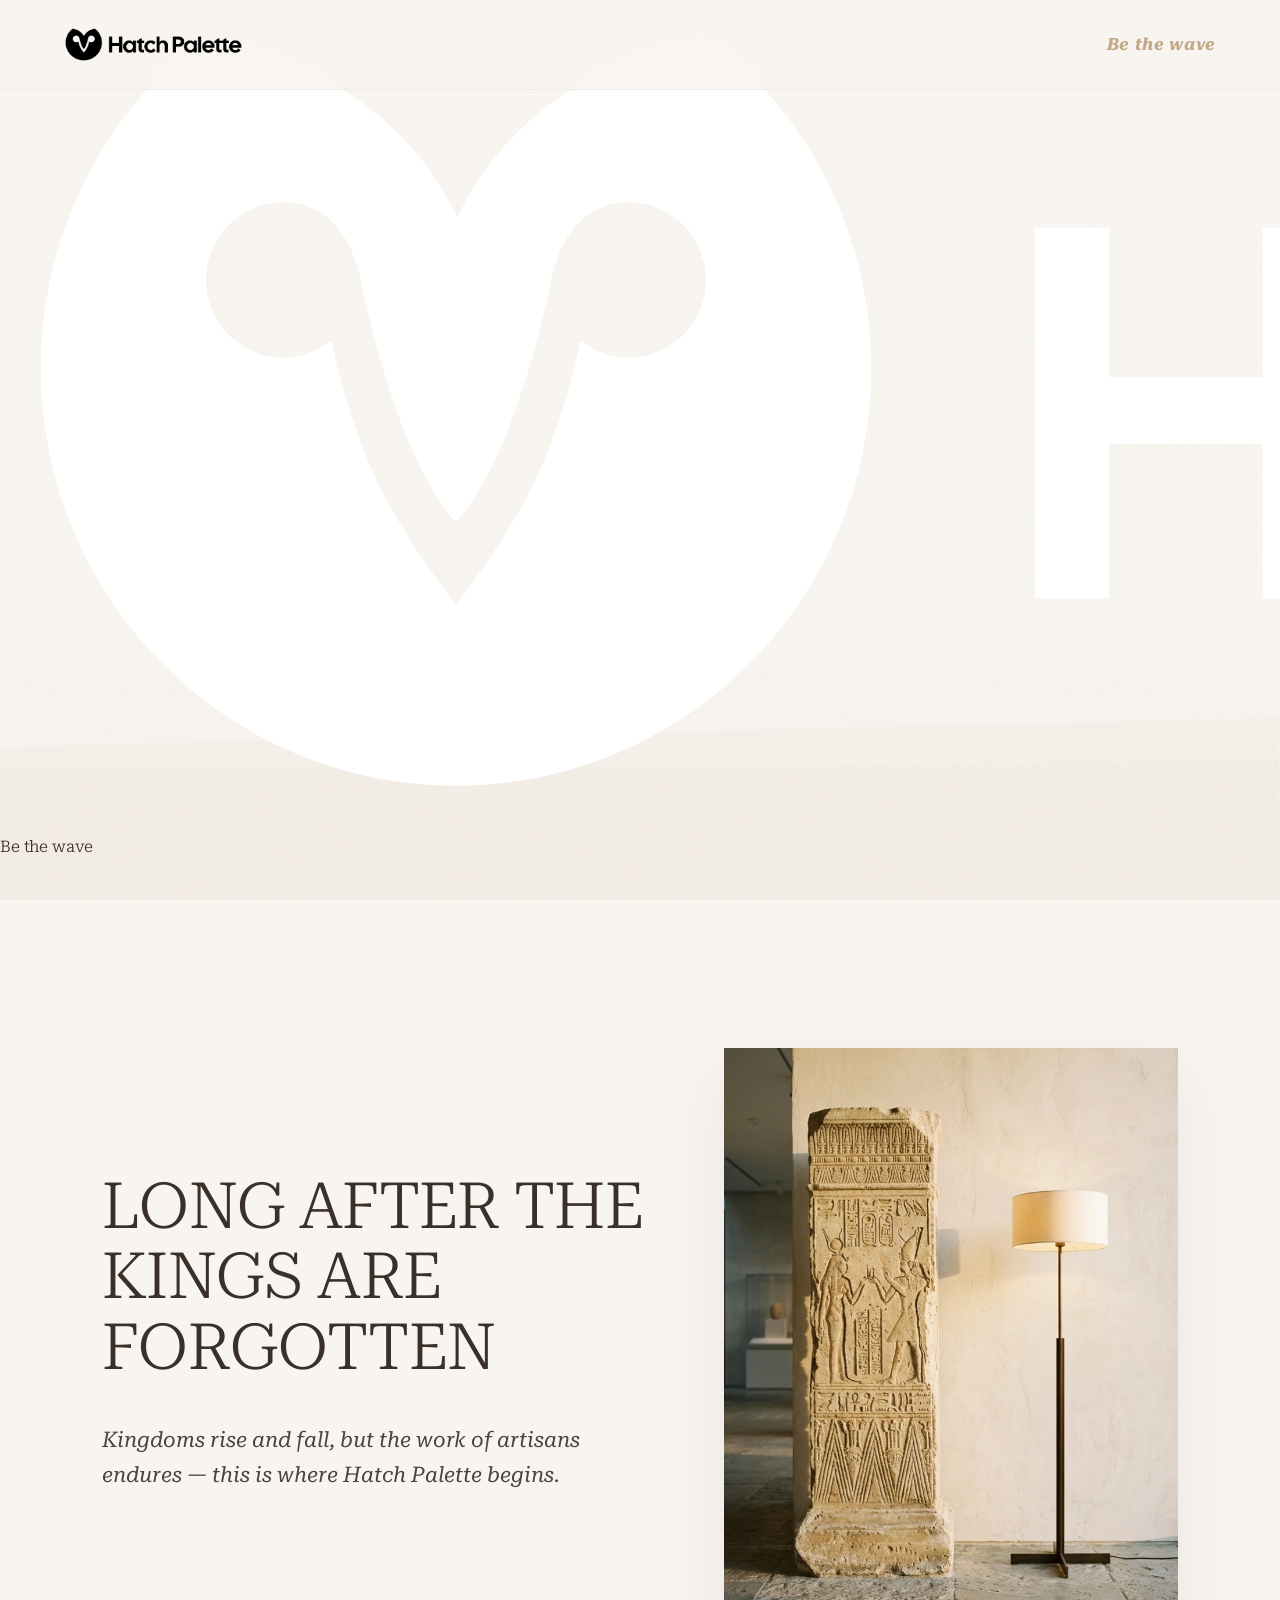
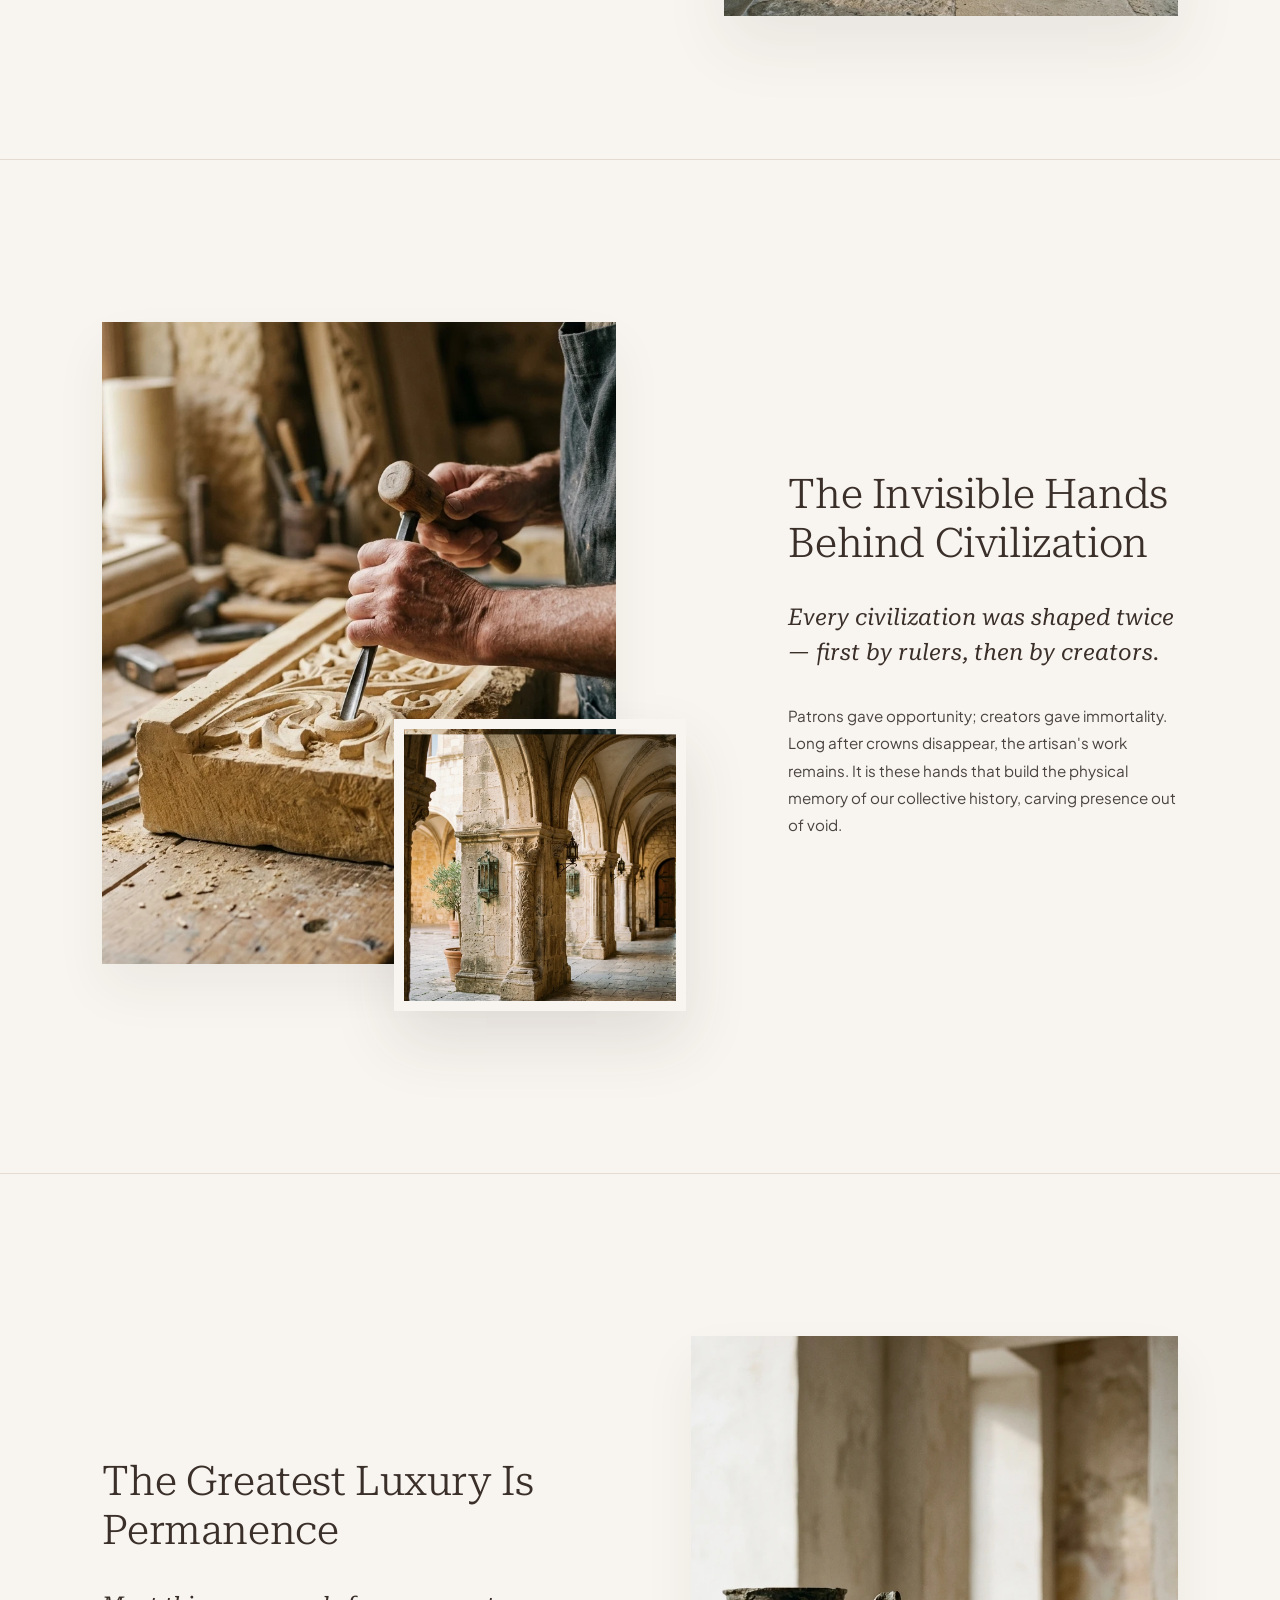
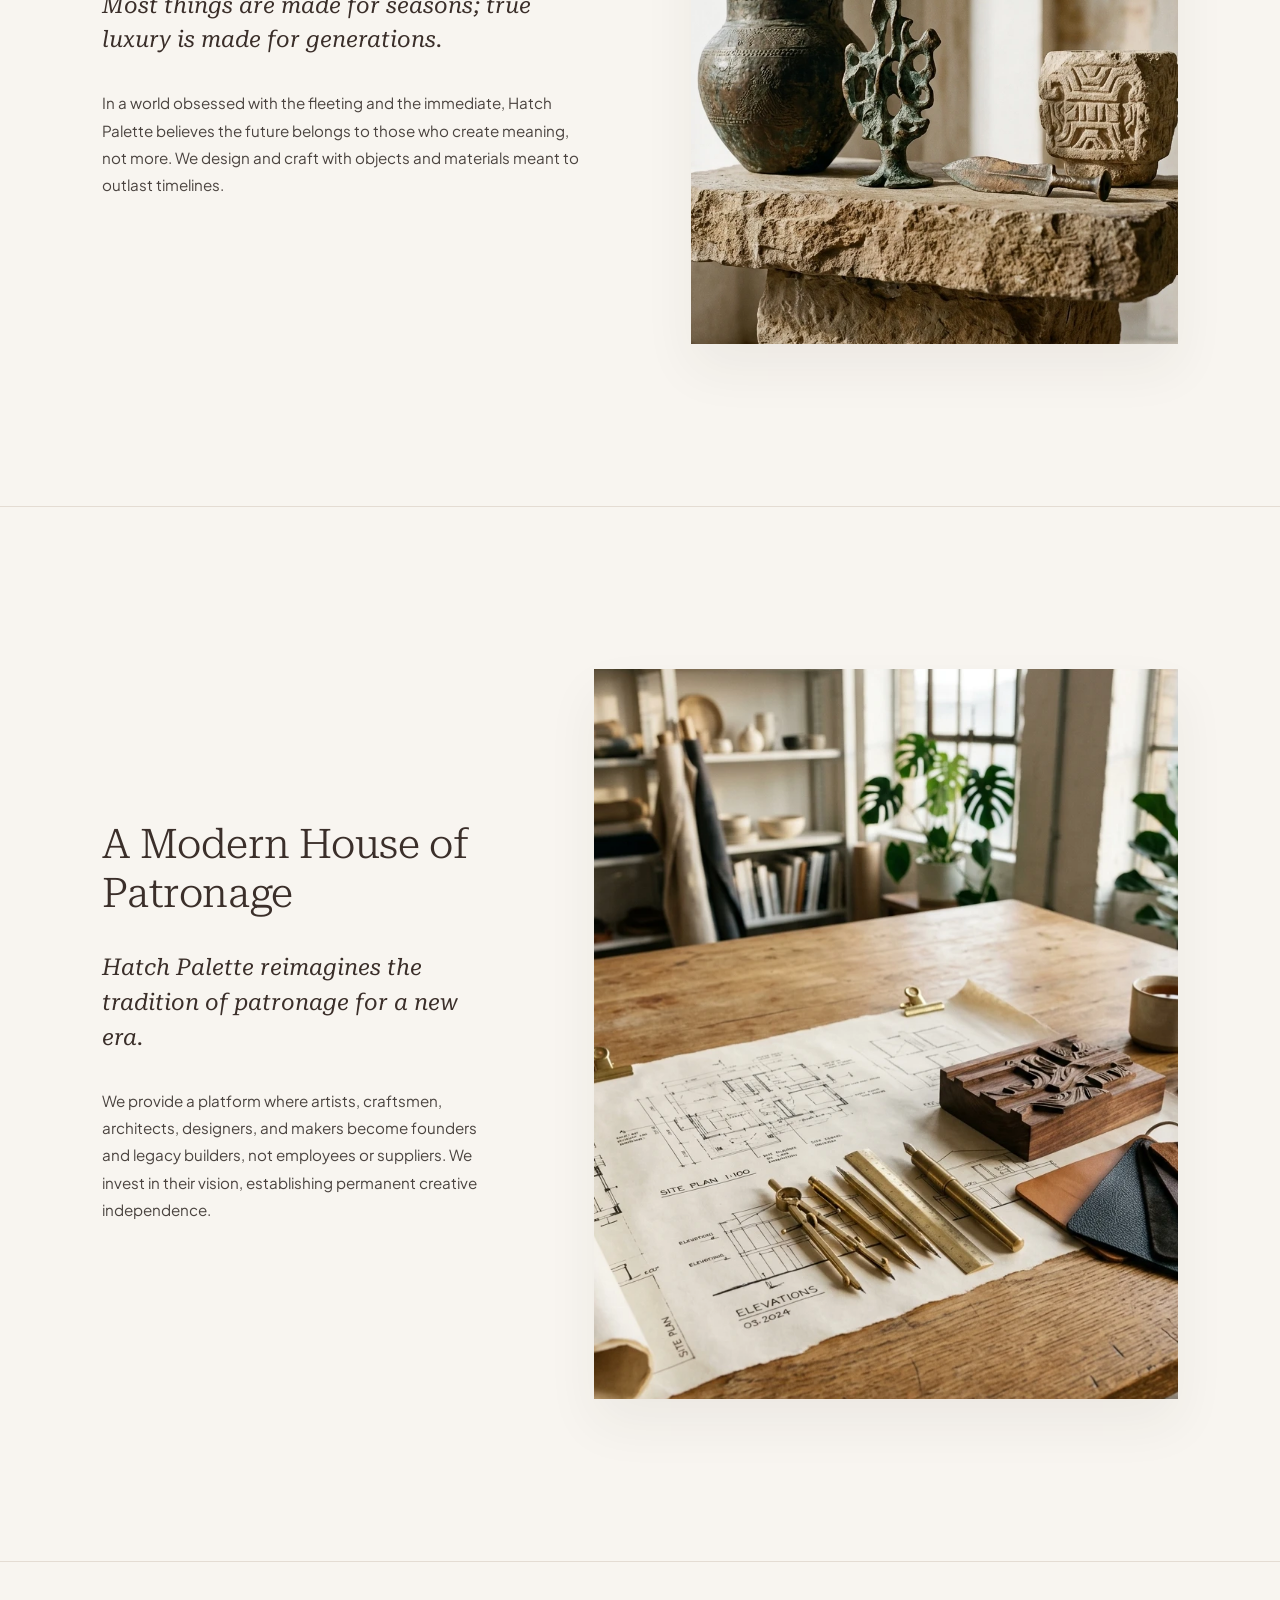
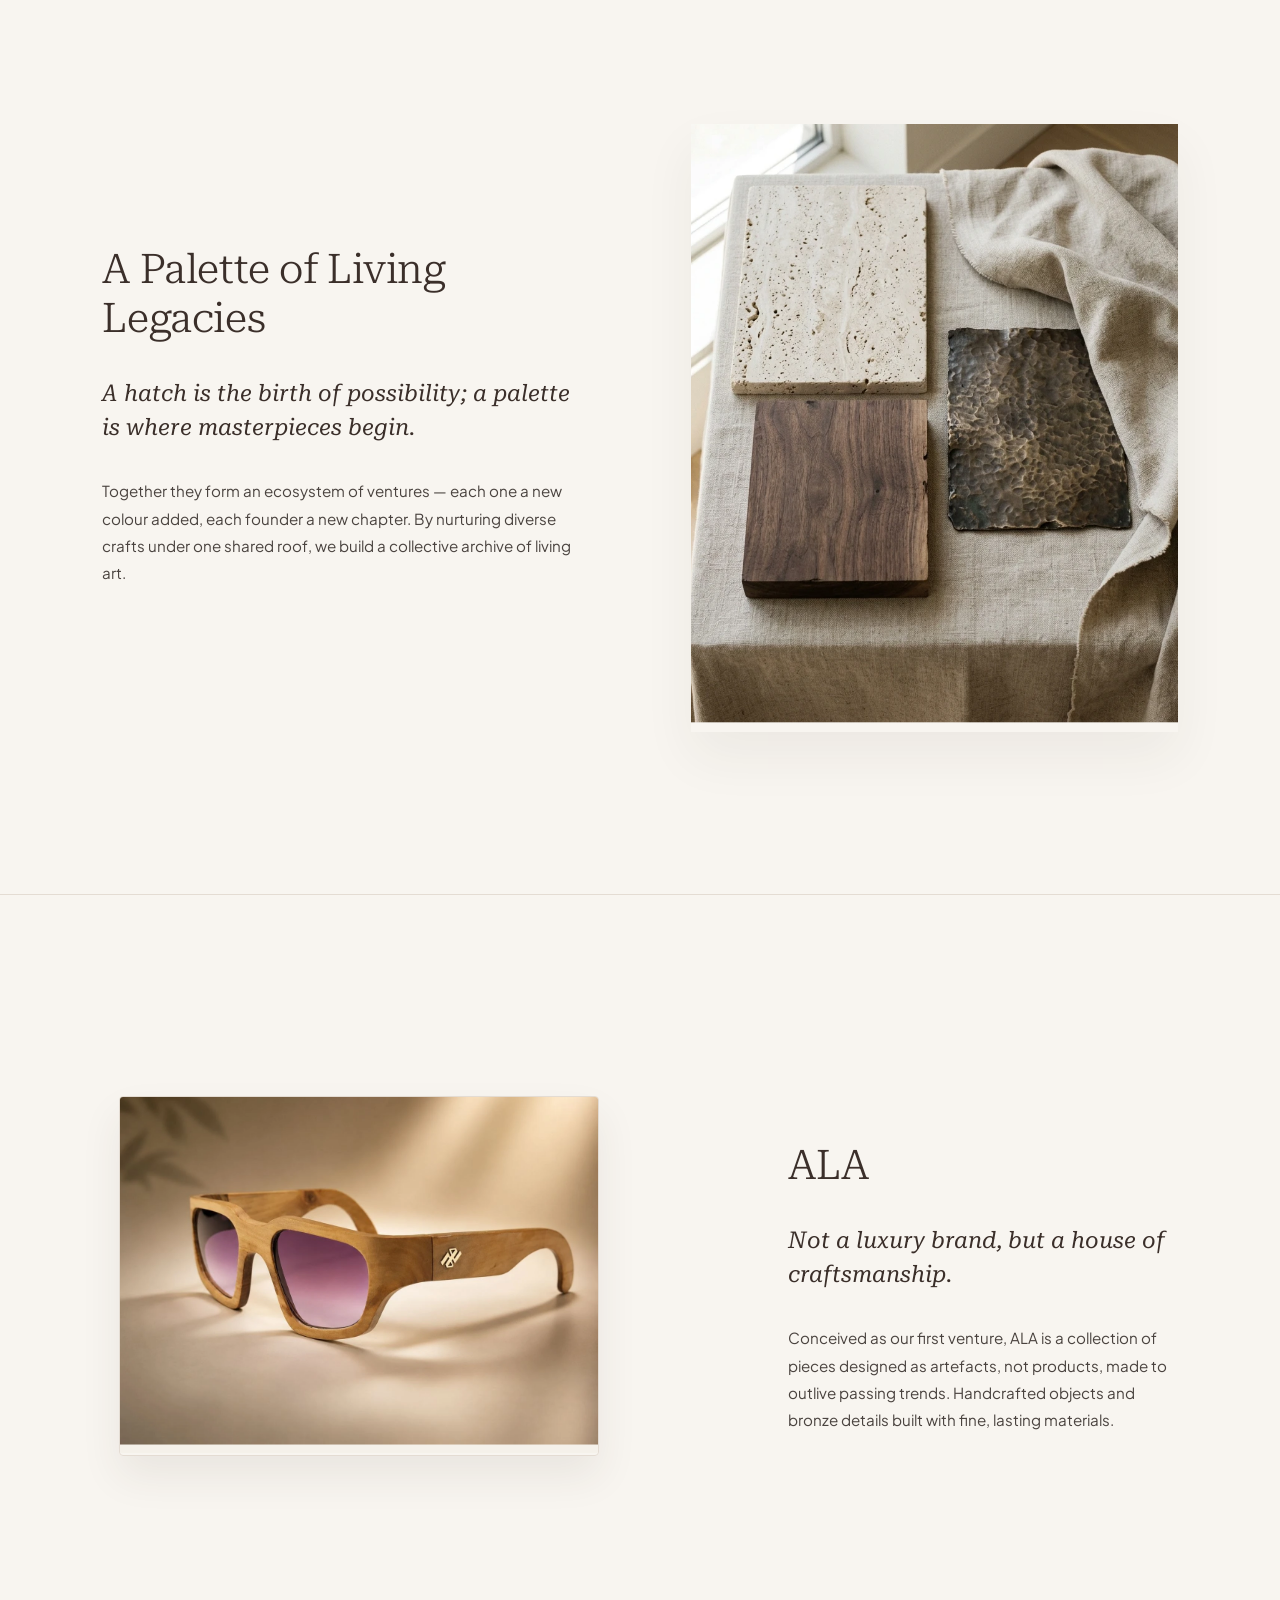
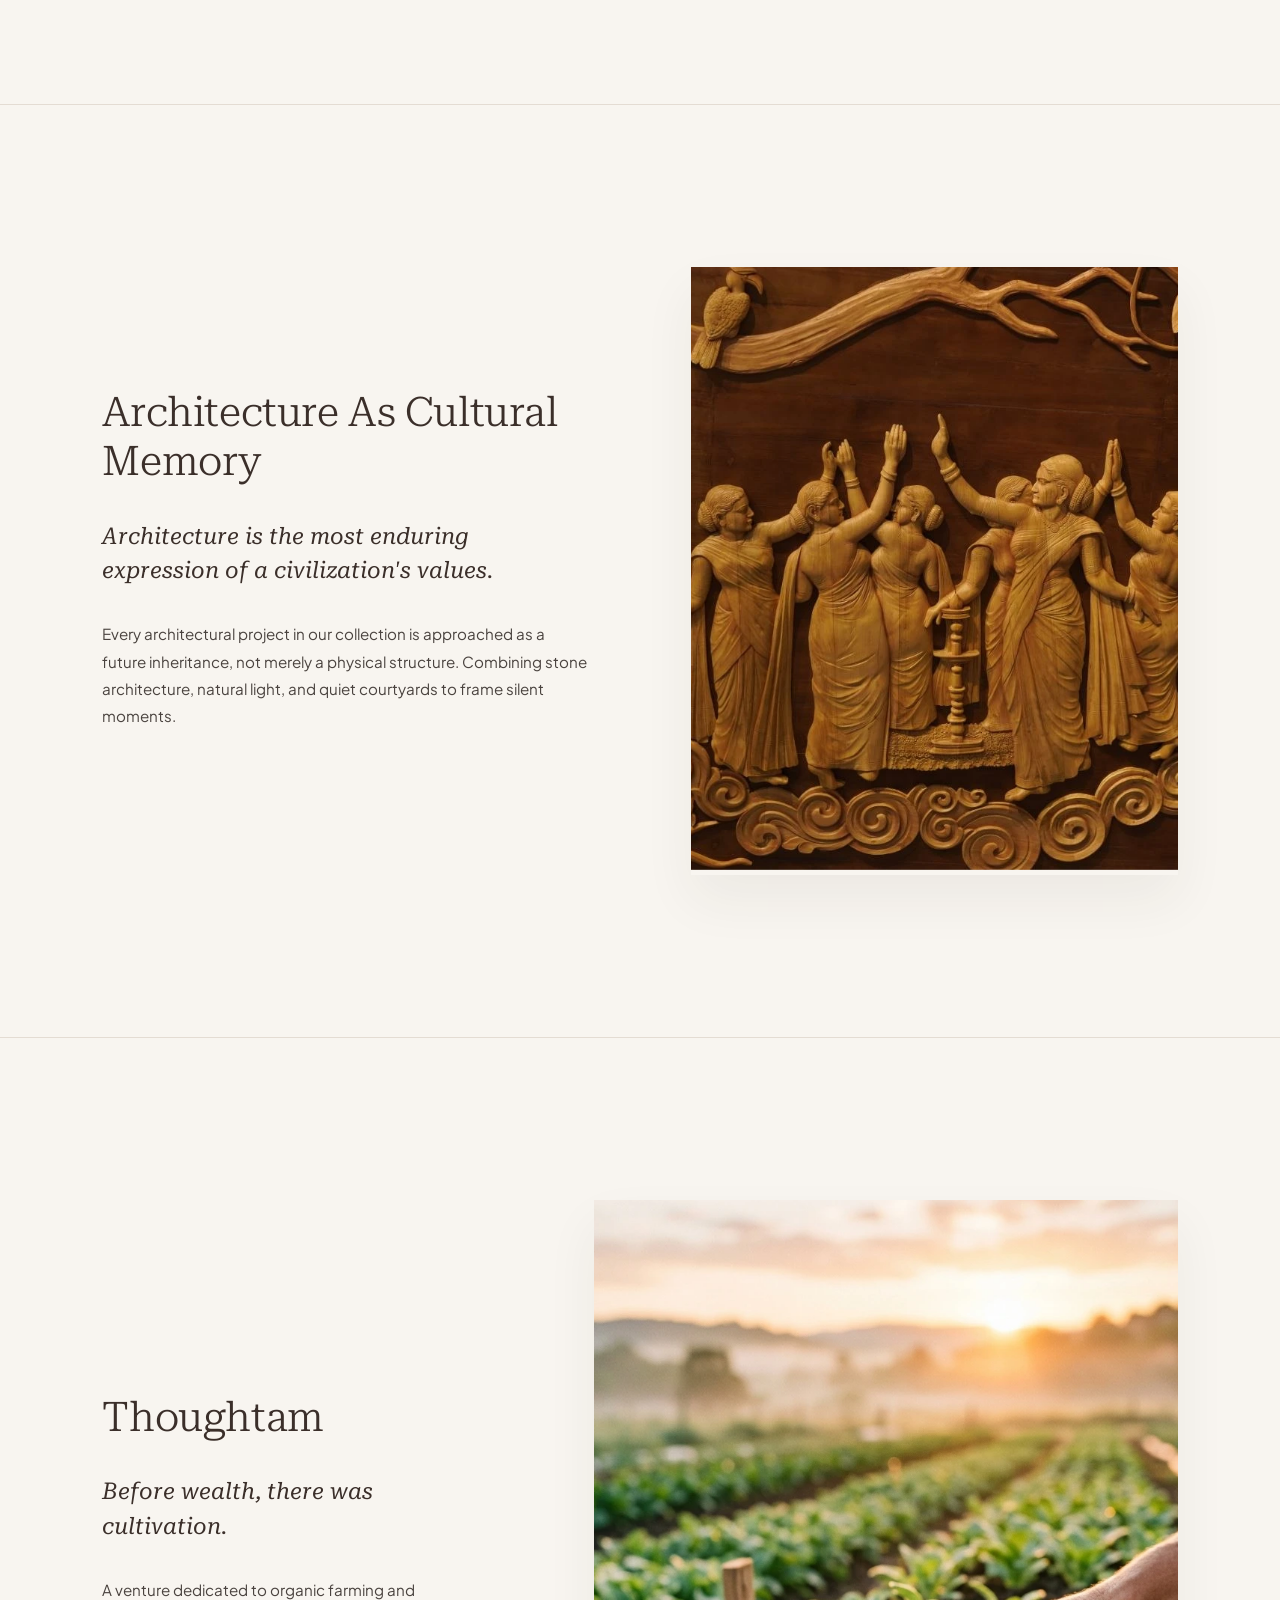
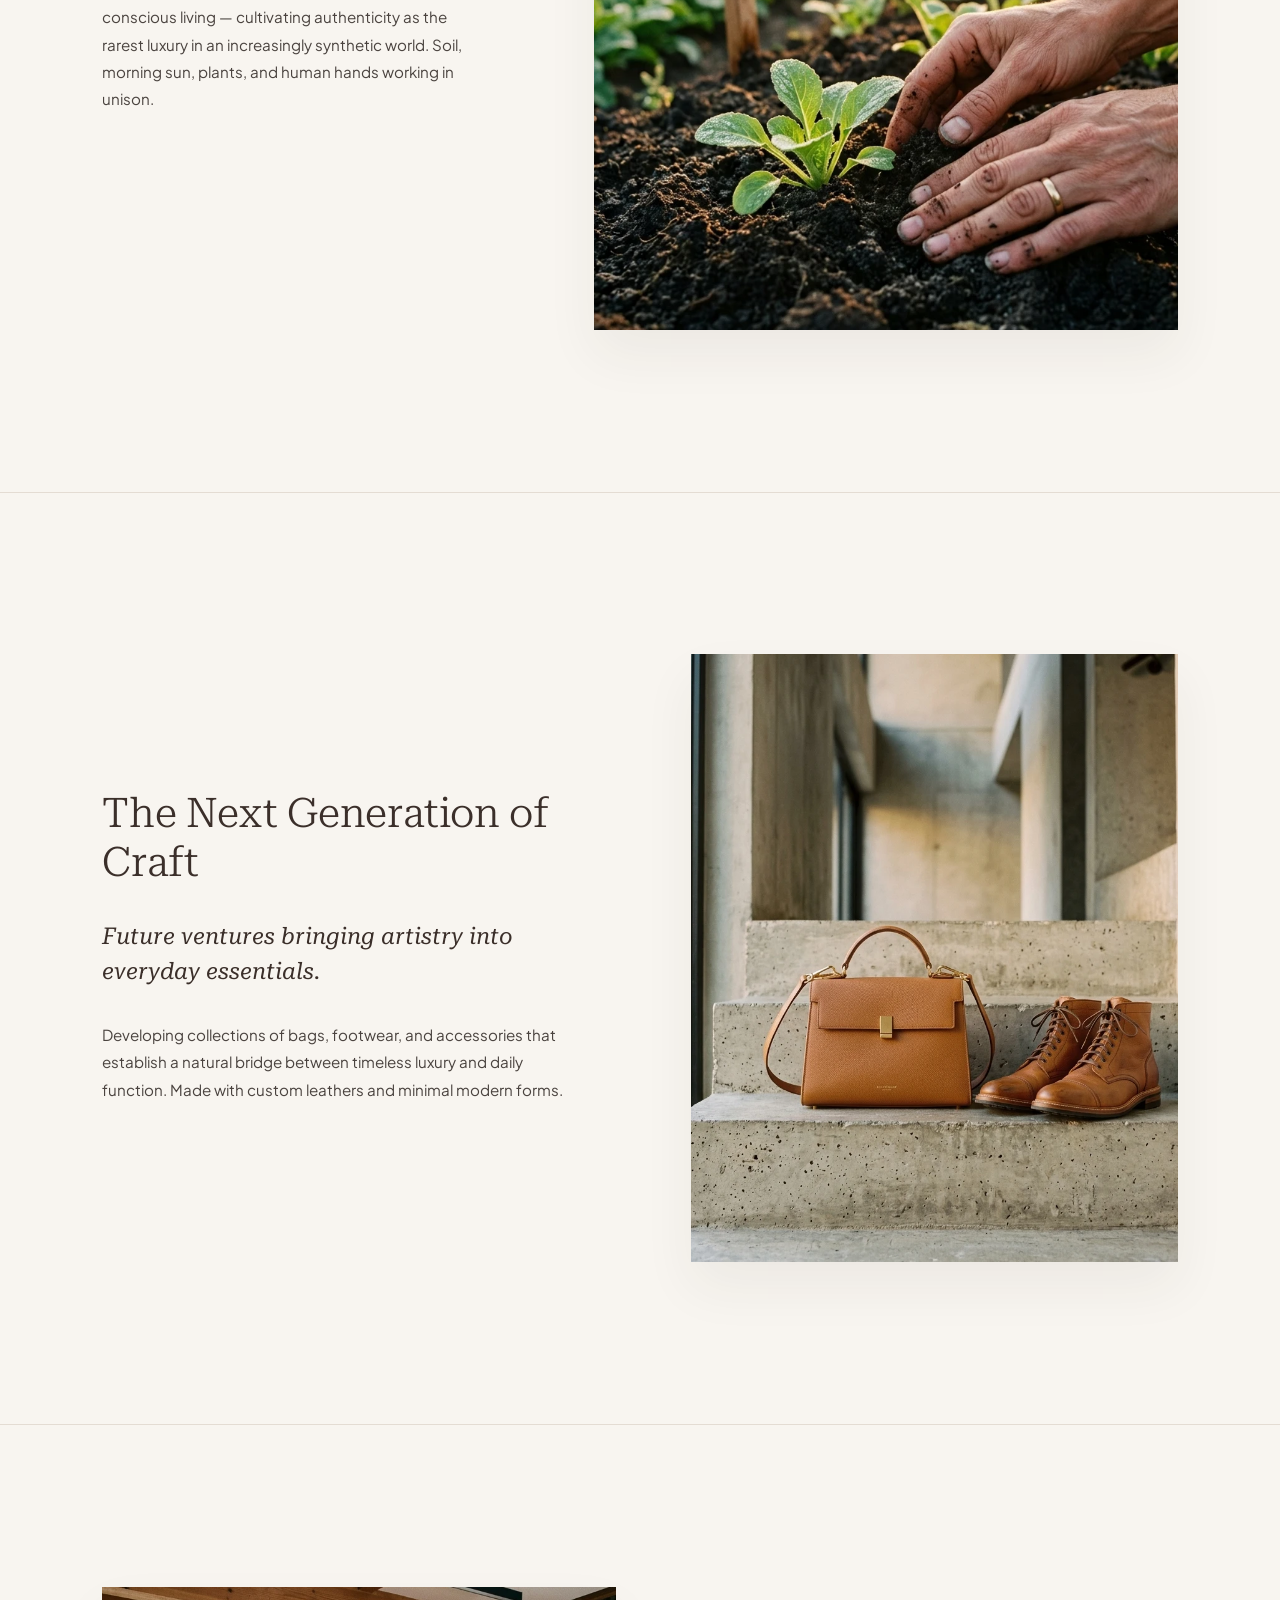
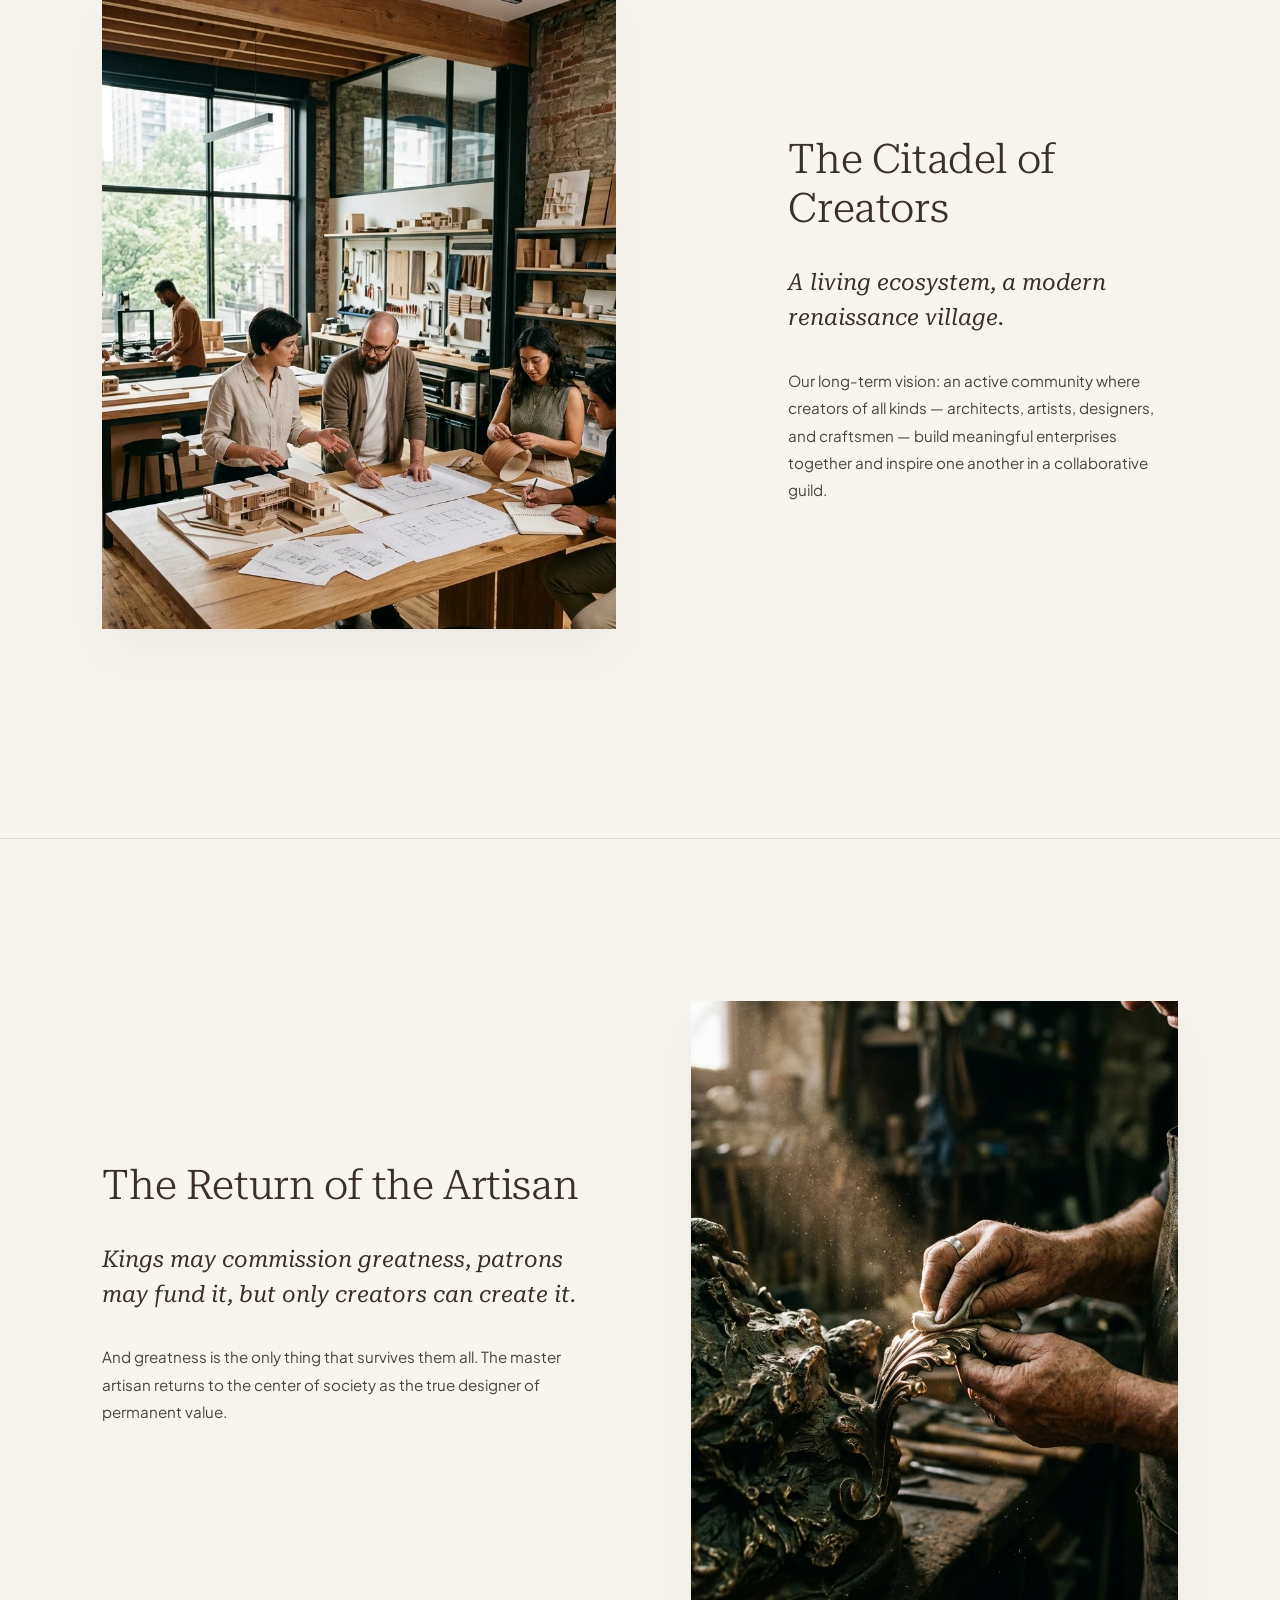
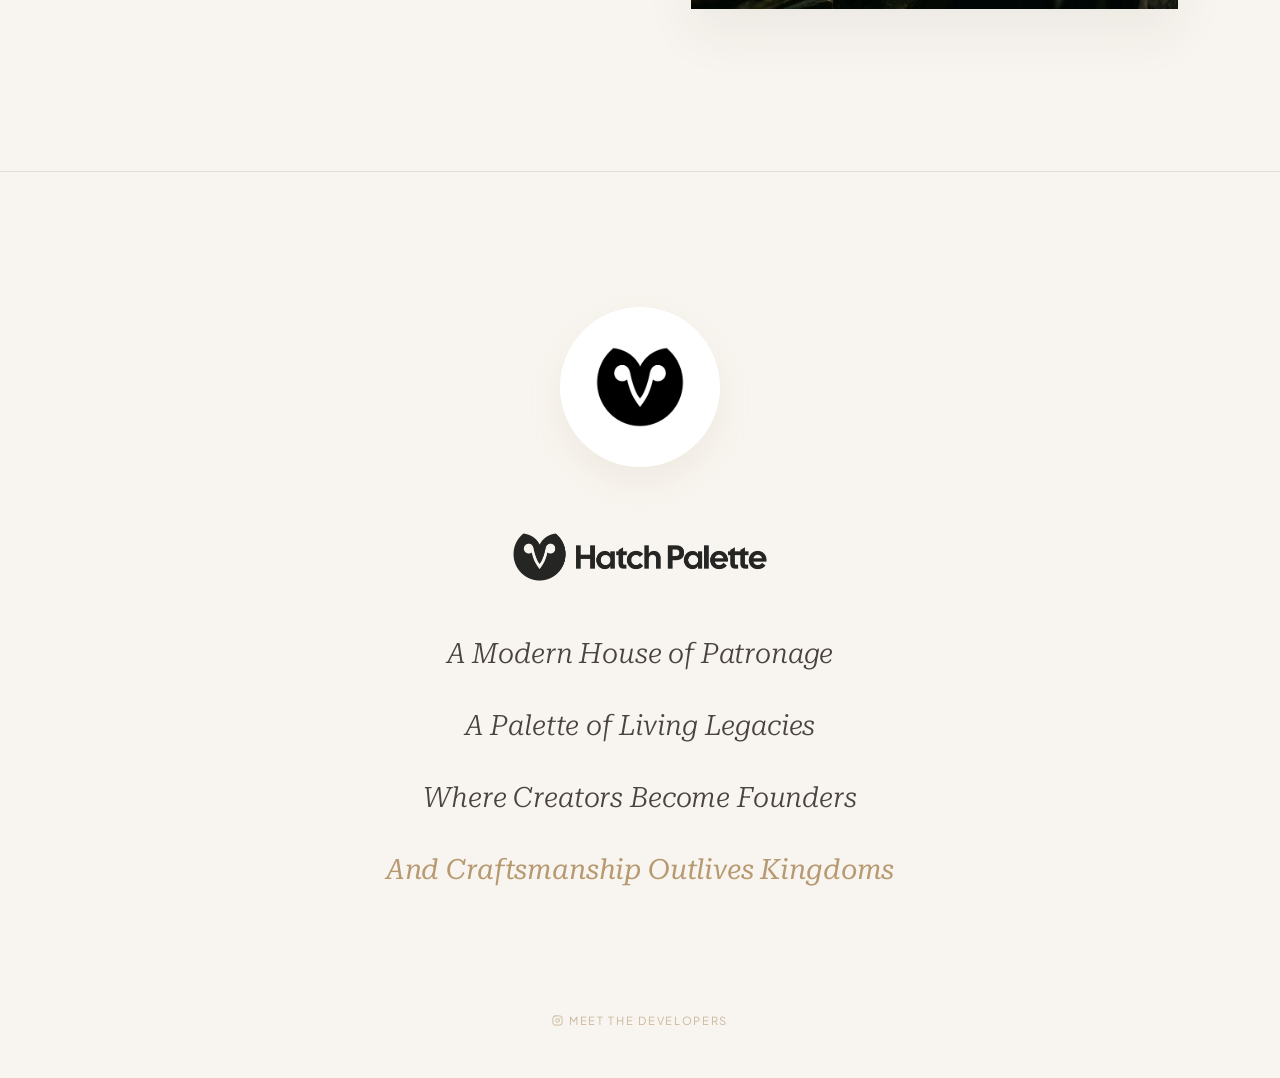
==== commit f51d795b: "Update website" ====
--- a/index.html
+++ b/index.html
@@ -29,9 +29,71 @@
 
   <!-- Local Stylesheet -->
   <link rel="stylesheet" href="style.css">
+
+  <!-- Synchronous Launch Lock Guard -->
+  <script>
+    (function () {
+      const TARGET_TIMESTAMP = new Date("2026-07-23T11:11:00+05:30").getTime();
+      const urlParams = new URLSearchParams(window.location.search);
+      if (Date.now() < TARGET_TIMESTAMP && !urlParams.has('preview')) {
+        document.documentElement.classList.add('is-locked');
+      }
+    })();
+  </script>
 </head>
 
 <body>
+
+  <!-- Full Screen Coming Soon Launch Lock Overlay (Active before 23 July 2026 11:11 AM IST) -->
+  <div class="cs-launch-wrapper" id="cs-launch-wrapper" style="display: none;">
+    <canvas id="cs-particle-canvas"></canvas>
+    <div class="cs-glow-aura" aria-hidden="true"></div>
+
+    <div class="cs-content-container">
+      <div class="cs-logo-wrapper">
+        <div class="cs-logo-halo" aria-hidden="true"></div>
+        <img src="assets/hp_logo_white_transparent.webp" alt="Hatch Palette Logo" class="cs-logo-img">
+      </div>
+
+      <h1 class="cs-headline serif-text">Something Extraordinary is Coming</h1>
+
+      <div class="cs-countdown-grid" id="cs-countdown-grid">
+        <div class="cs-card">
+          <div class="cs-card-value" id="cs-days">00</div>
+          <div class="cs-card-label">DAYS</div>
+        </div>
+
+        <div class="cs-card">
+          <div class="cs-card-value" id="cs-hours">00</div>
+          <div class="cs-card-label">HOURS</div>
+        </div>
+
+        <div class="cs-card">
+          <div class="cs-card-value" id="cs-minutes">00</div>
+          <div class="cs-card-label">MINUTES</div>
+        </div>
+
+        <div class="cs-card">
+          <div class="cs-card-value" id="cs-seconds">00</div>
+          <div class="cs-card-label">SECONDS</div>
+        </div>
+      </div>
+
+      <div class="cs-launch-info">
+        <span class="cs-info-subtitle">LAUNCHING ON</span>
+        <div class="cs-info-date serif-text">23 July 2026</div>
+        <span class="cs-info-time">11:11 AM IST</span>
+      </div>
+    </div>
+  </div>
+
+  <!-- Cinematic Transition Screen Overlay -->
+  <div class="cs-transition-overlay" id="cs-transition-overlay">
+    <div class="cs-reveal-logo-wrapper">
+      <img src="assets/hp_logo_white_transparent.webp" alt="Hatch Palette" class="cs-reveal-logo">
+      <p class="cs-reveal-tagline serif-text">Be the wave</p>
+    </div>
+  </div>
 
   <!-- Background Canvas for Subtle Sandy Wind Wave Animation -->
   <canvas id="bg-wave-canvas"></canvas>
@@ -183,7 +245,7 @@
       <div class="editorial-grid type-asymmetric-left">
         <div class="grid-images single-image-layout">
           <div class="main-img-wrapper parallax-image" data-speed="-0.04">
-            <img src="assets/ala_artefacts.webp" alt="Luxury artefacts photographed like museum pieces"
+            <img src="assets/ala pic 2.webp" alt="Luxury wooden sunglasses artefact"
               class="editorial-image large-single-image">
           </div>
         </div>
--- a/style.css
+++ b/style.css
@@ -983,4 +983,24 @@
   .arch-gallery-wrapper.is-active .arch-card.card-4 {
     transform: translate(-60px, 60px) rotate(8deg) scale(1.05);
   }
+}
+
+/* Custom ALA Section Image Fitting */
+#ala-venture .main-img-wrapper {
+  max-width: 480px;
+  width: 100%;
+  aspect-ratio: 4 / 3;
+  margin: 0 auto;
+  box-shadow: 0 20px 40px rgba(59, 47, 42, 0.08);
+  border: 1px solid var(--divider);
+  overflow: hidden;
+  border-radius: 4px;
+}
+
+#ala-venture img {
+  object-fit: contain !important;
+  background-color: var(--bg-secondary);
+  width: 100% !important;
+  height: 100% !important;
+  padding: 0.5rem;
 }
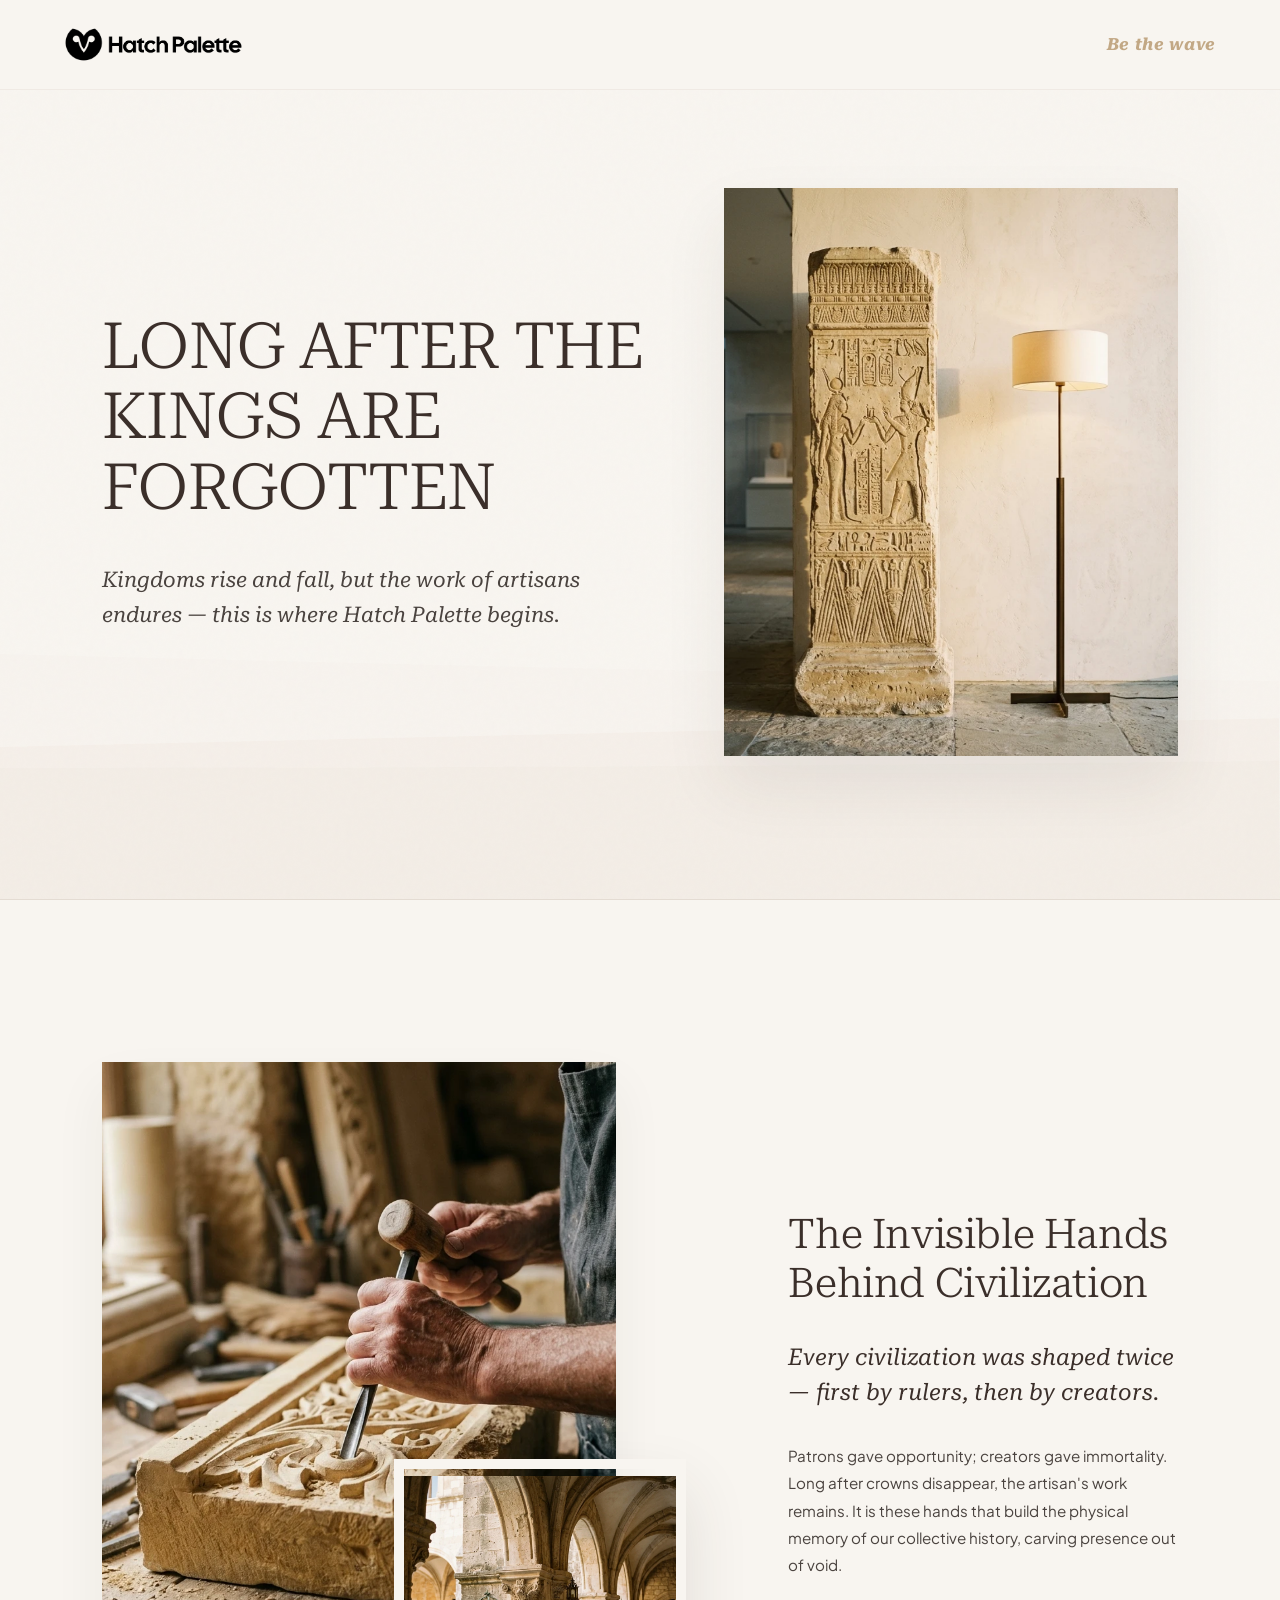
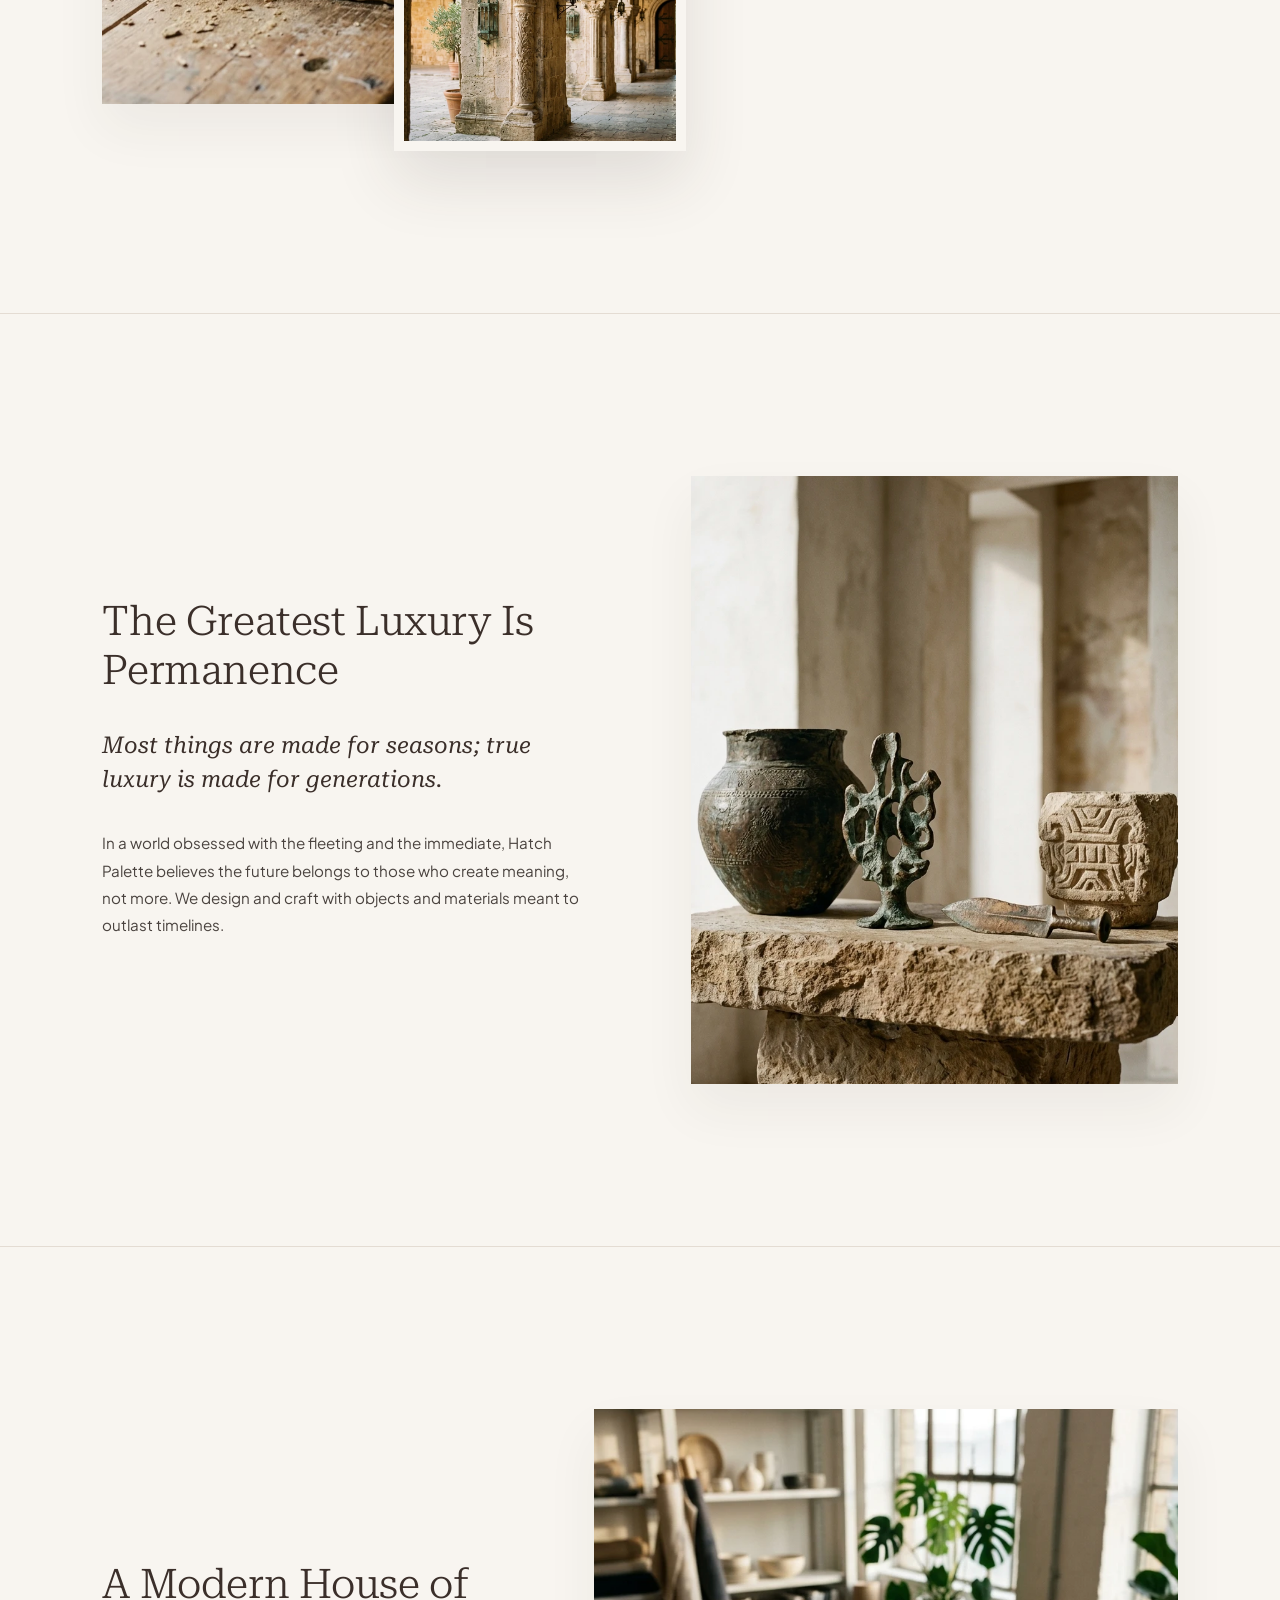
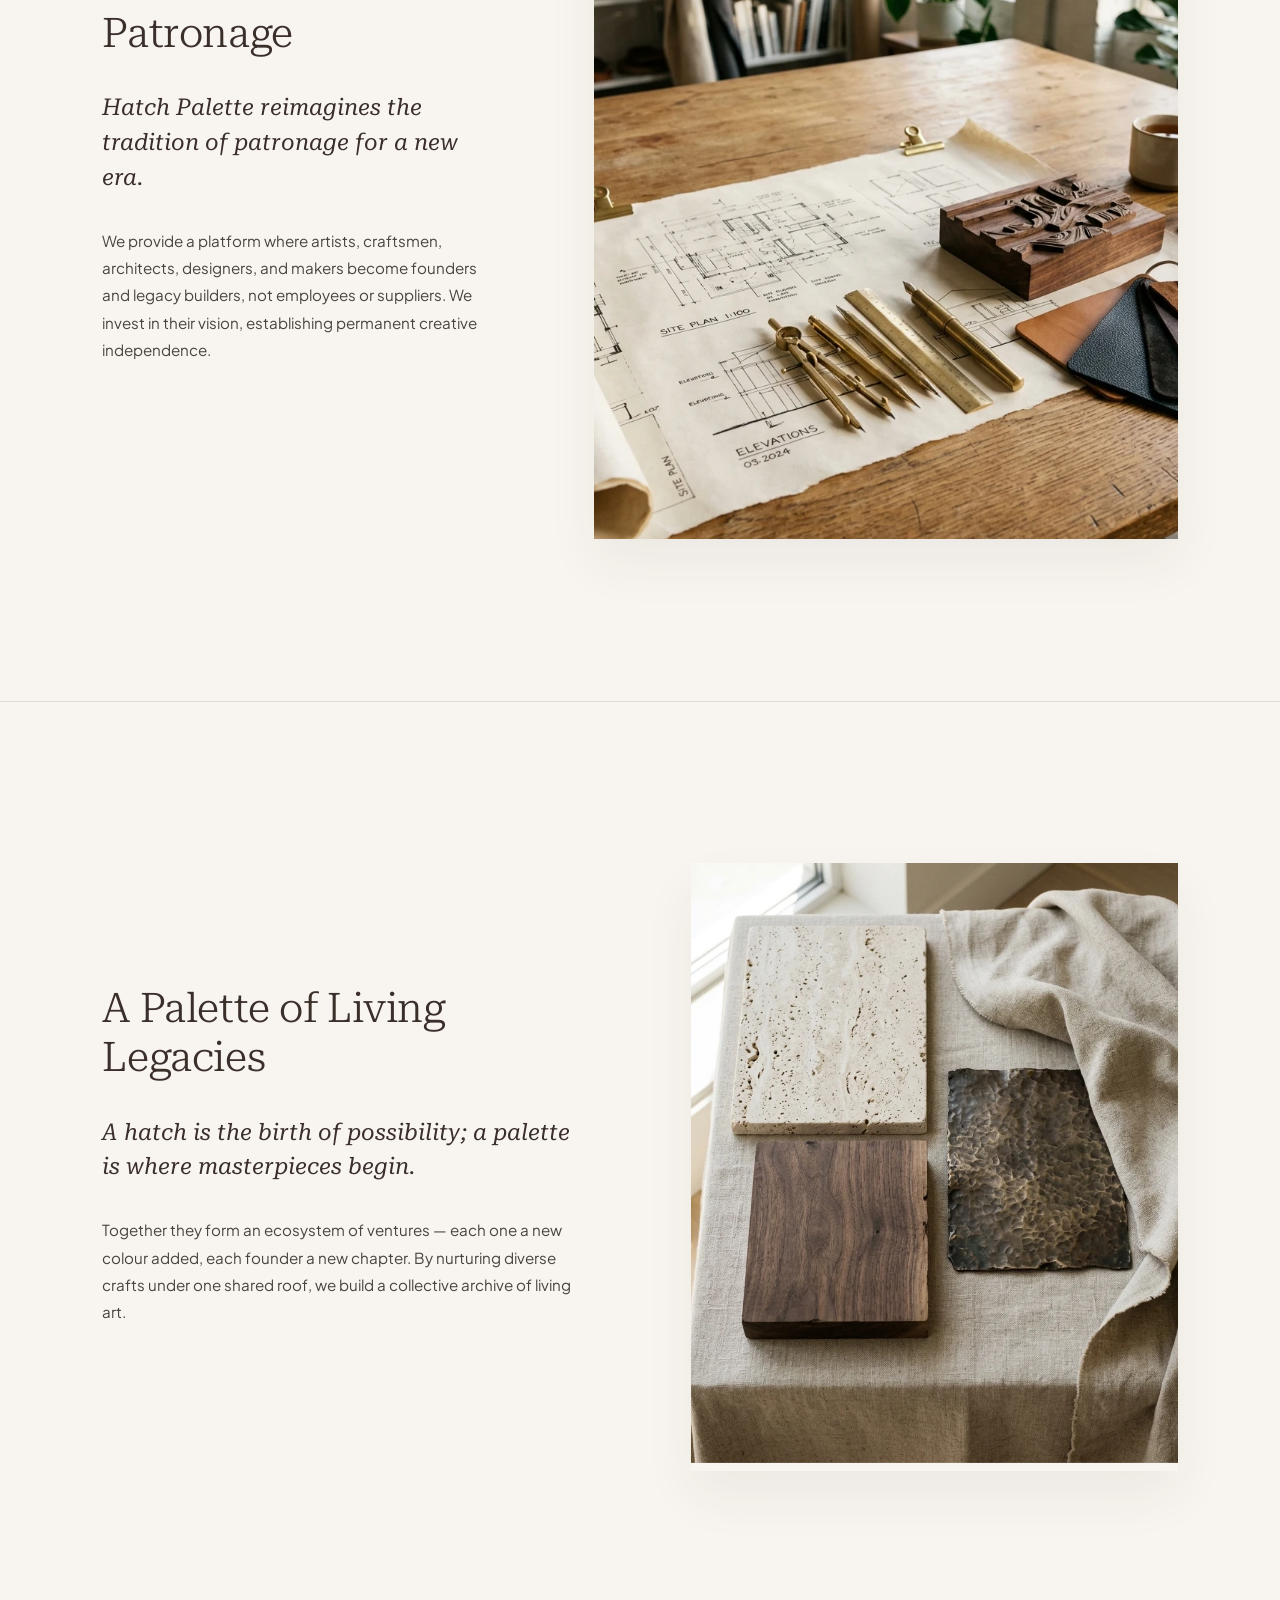
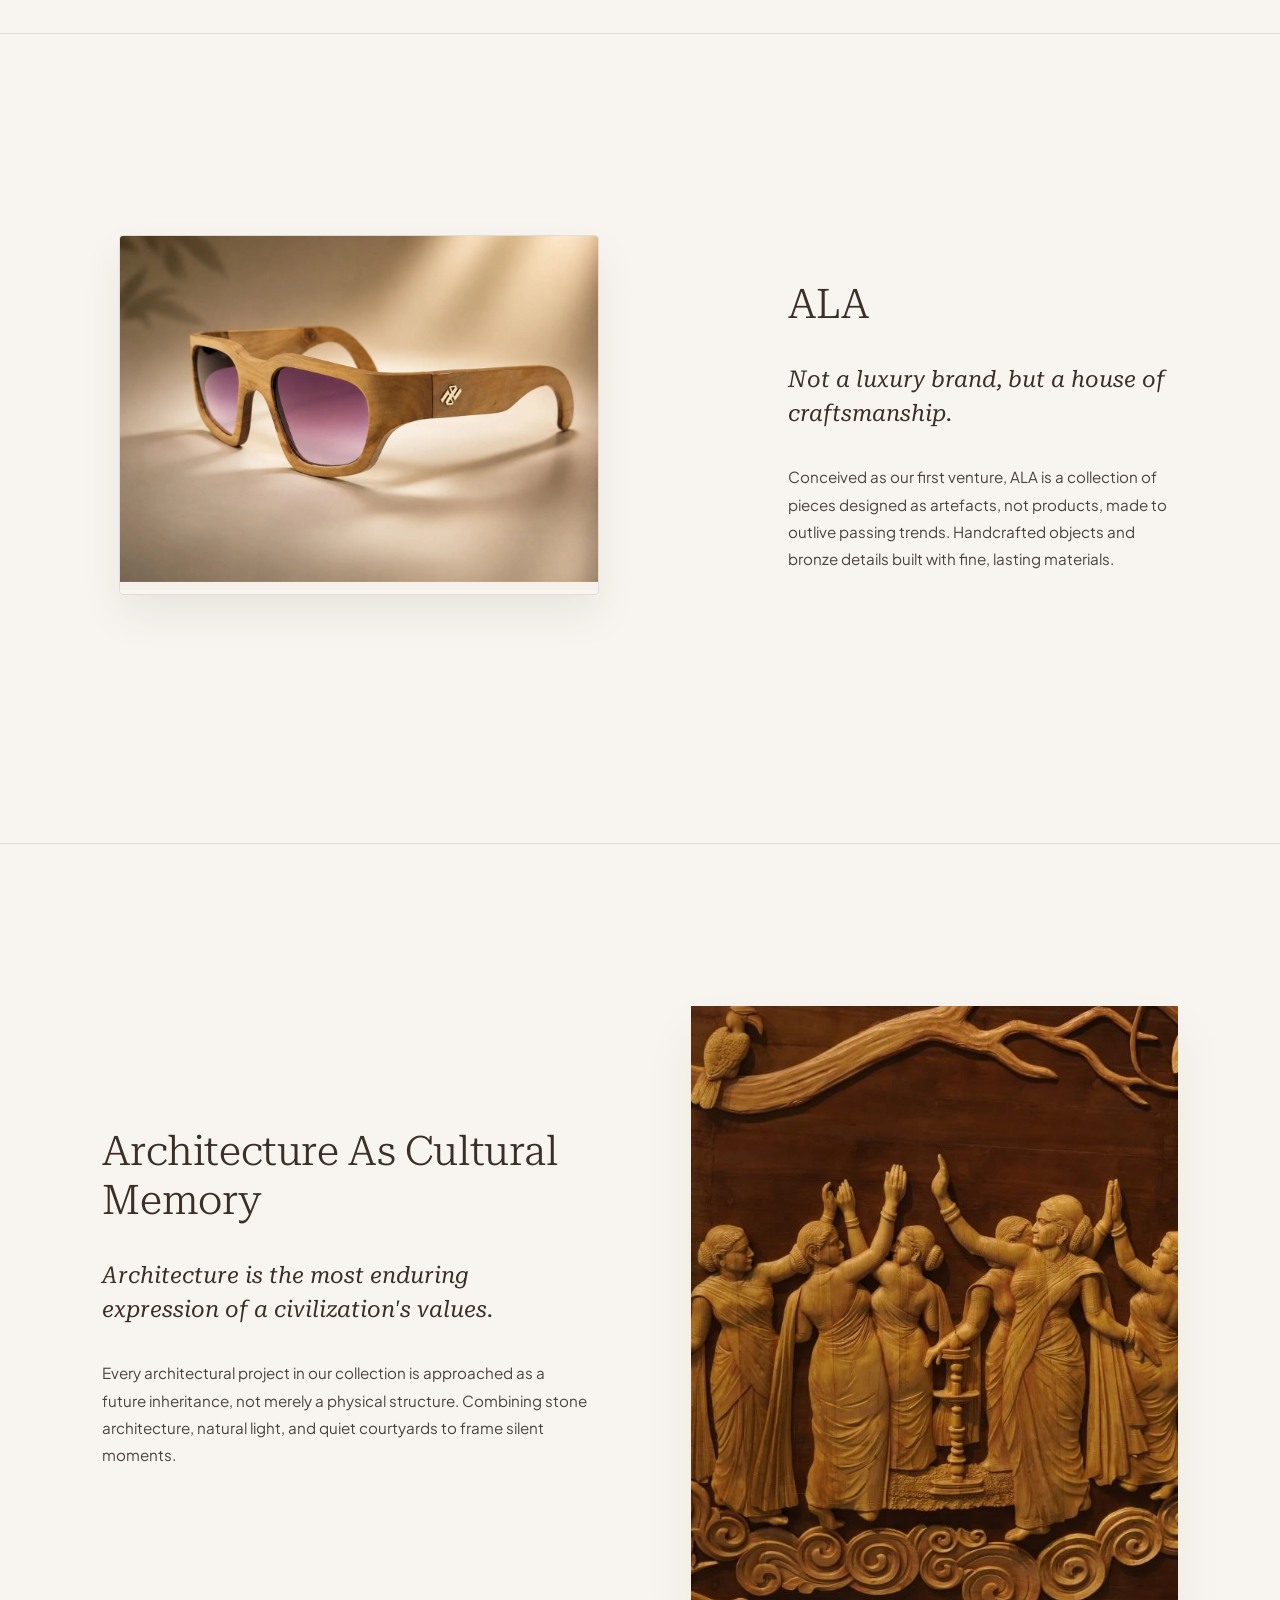
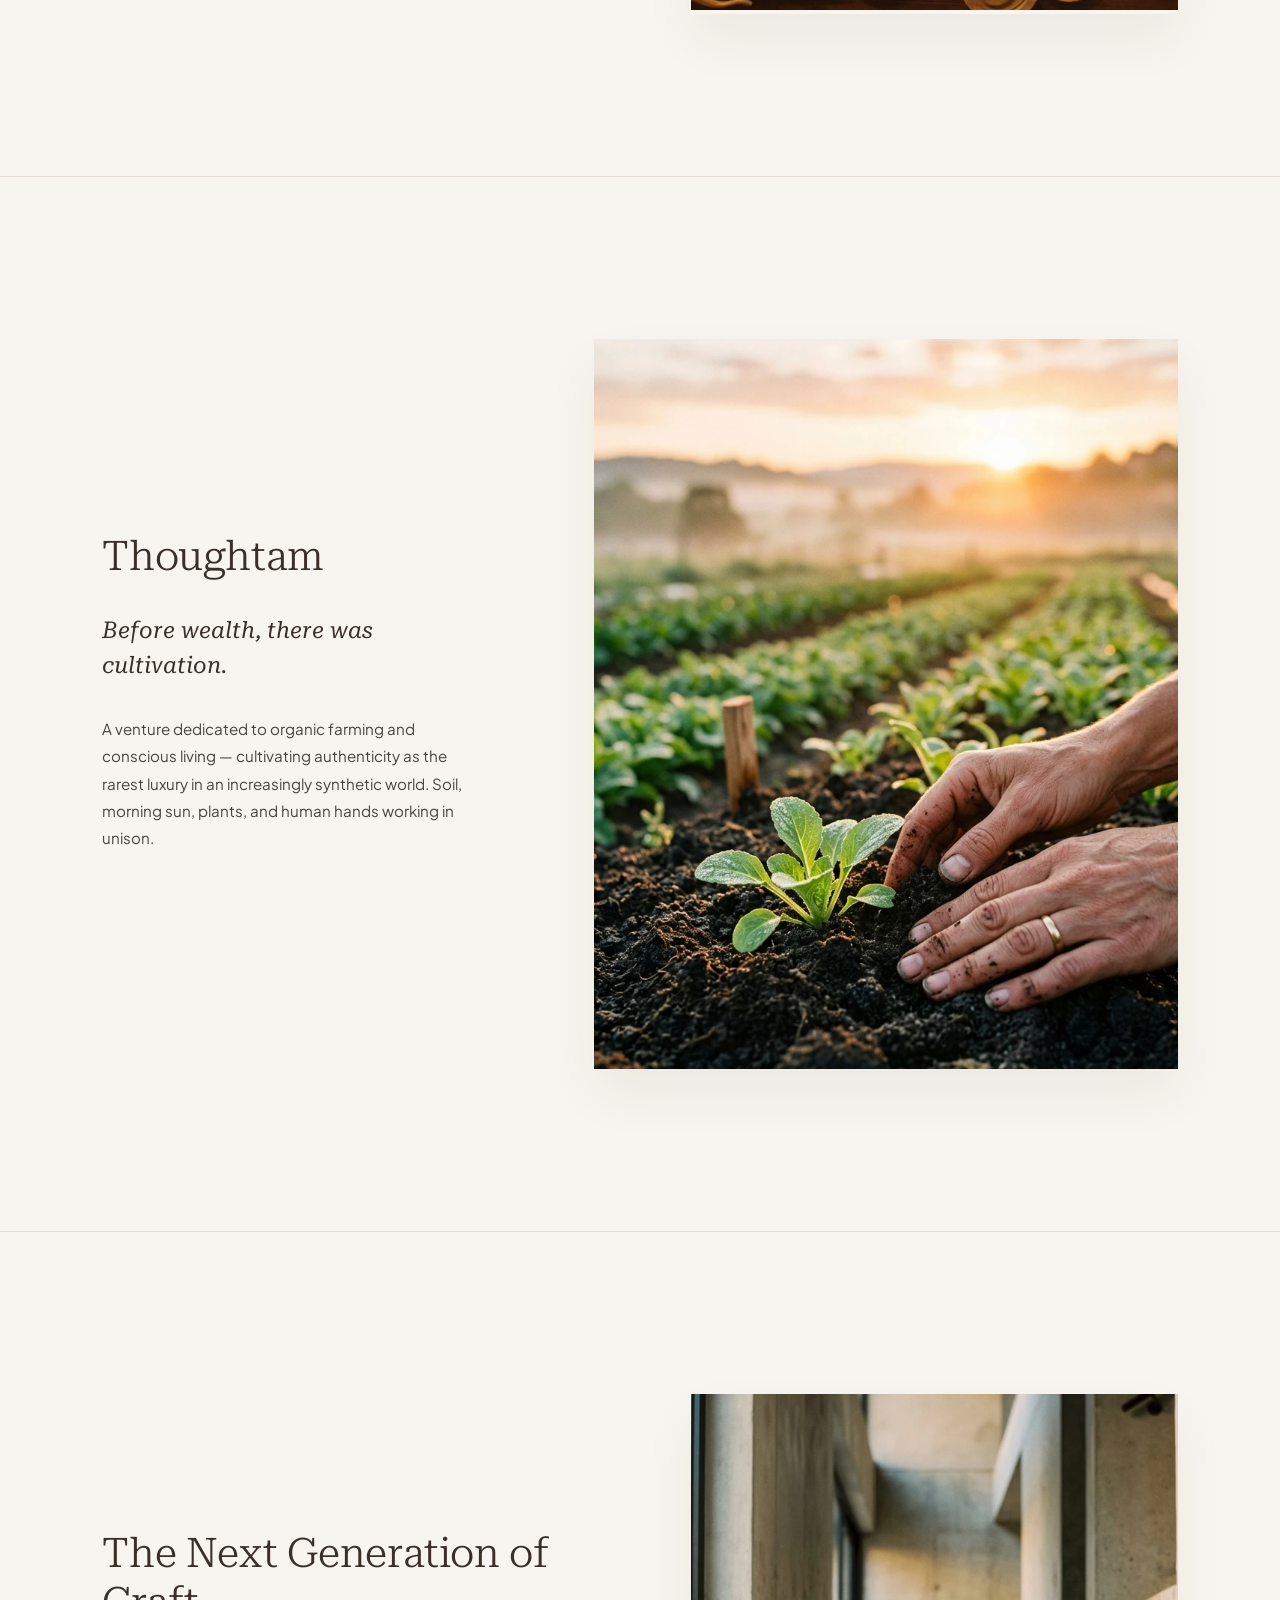
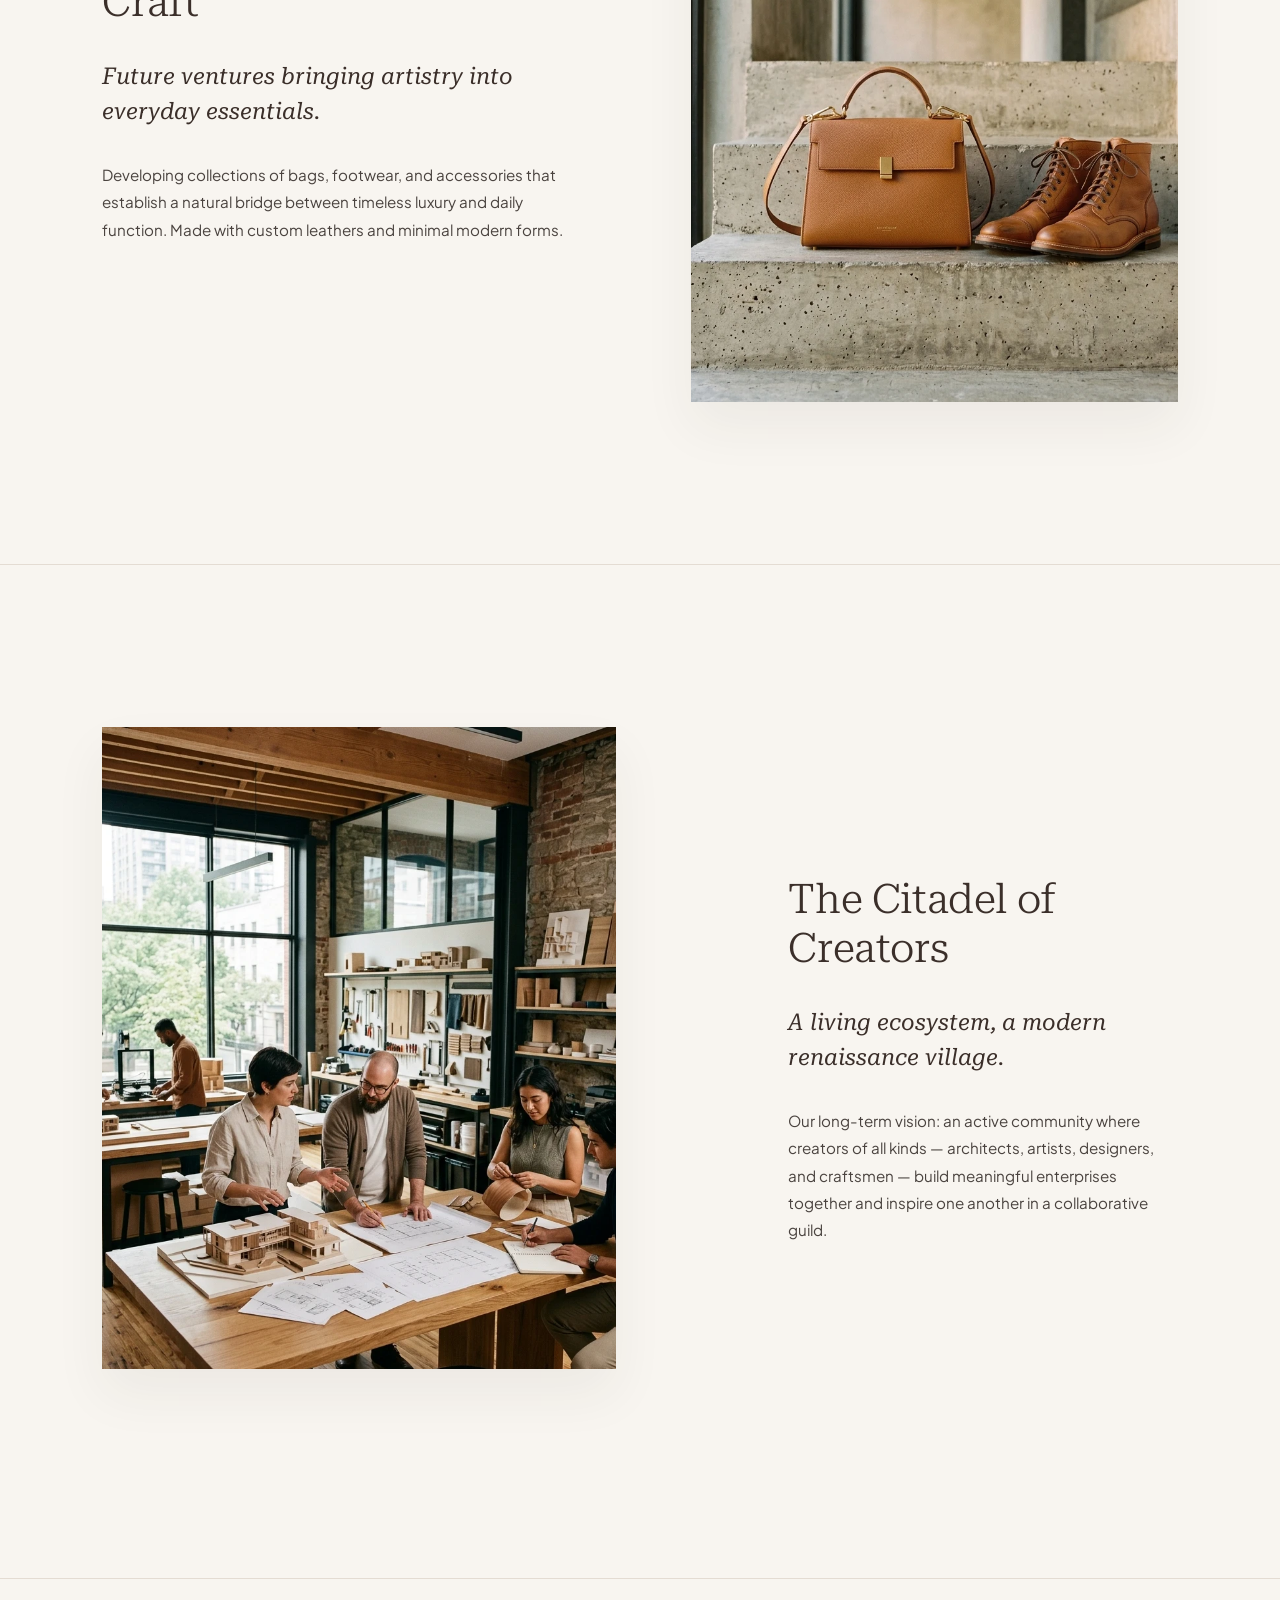
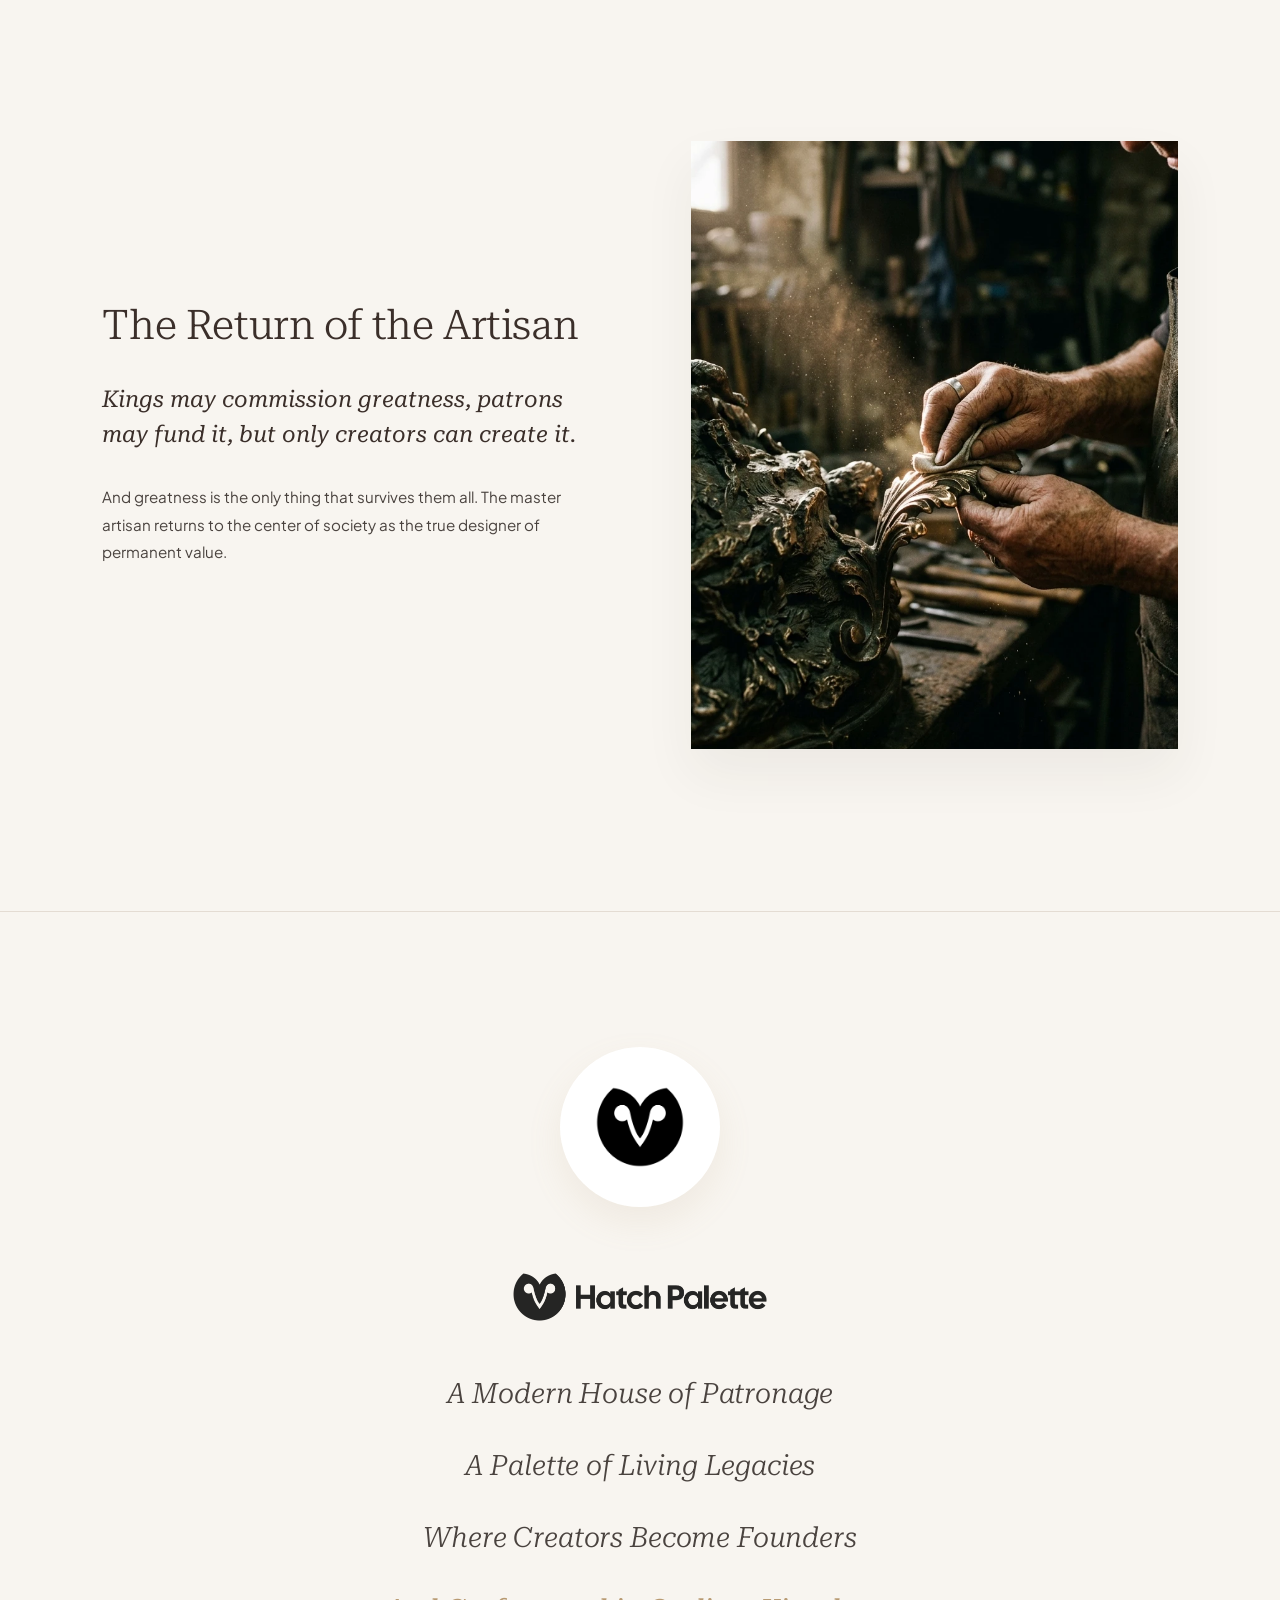
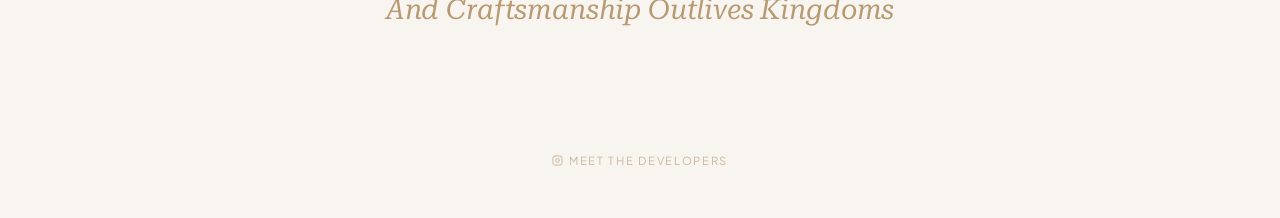
==== commit a3d0d086: "Update website" ====
--- a/index.html
+++ b/index.html
@@ -29,71 +29,9 @@
 
   <!-- Local Stylesheet -->
   <link rel="stylesheet" href="style.css">
-
-  <!-- Synchronous Launch Lock Guard -->
-  <script>
-    (function () {
-      const TARGET_TIMESTAMP = new Date("2026-07-23T11:11:00+05:30").getTime();
-      const urlParams = new URLSearchParams(window.location.search);
-      if (Date.now() < TARGET_TIMESTAMP && !urlParams.has('preview')) {
-        document.documentElement.classList.add('is-locked');
-      }
-    })();
-  </script>
 </head>
 
 <body>
-
-  <!-- Full Screen Coming Soon Launch Lock Overlay (Active before 23 July 2026 11:11 AM IST) -->
-  <div class="cs-launch-wrapper" id="cs-launch-wrapper" style="display: none;">
-    <canvas id="cs-particle-canvas"></canvas>
-    <div class="cs-glow-aura" aria-hidden="true"></div>
-
-    <div class="cs-content-container">
-      <div class="cs-logo-wrapper">
-        <div class="cs-logo-halo" aria-hidden="true"></div>
-        <img src="assets/hp_logo_white_transparent.webp" alt="Hatch Palette Logo" class="cs-logo-img">
-      </div>
-
-      <h1 class="cs-headline serif-text">Something Extraordinary is Coming</h1>
-
-      <div class="cs-countdown-grid" id="cs-countdown-grid">
-        <div class="cs-card">
-          <div class="cs-card-value" id="cs-days">00</div>
-          <div class="cs-card-label">DAYS</div>
-        </div>
-
-        <div class="cs-card">
-          <div class="cs-card-value" id="cs-hours">00</div>
-          <div class="cs-card-label">HOURS</div>
-        </div>
-
-        <div class="cs-card">
-          <div class="cs-card-value" id="cs-minutes">00</div>
-          <div class="cs-card-label">MINUTES</div>
-        </div>
-
-        <div class="cs-card">
-          <div class="cs-card-value" id="cs-seconds">00</div>
-          <div class="cs-card-label">SECONDS</div>
-        </div>
-      </div>
-
-      <div class="cs-launch-info">
-        <span class="cs-info-subtitle">LAUNCHING ON</span>
-        <div class="cs-info-date serif-text">23 July 2026</div>
-        <span class="cs-info-time">11:11 AM IST</span>
-      </div>
-    </div>
-  </div>
-
-  <!-- Cinematic Transition Screen Overlay -->
-  <div class="cs-transition-overlay" id="cs-transition-overlay">
-    <div class="cs-reveal-logo-wrapper">
-      <img src="assets/hp_logo_white_transparent.webp" alt="Hatch Palette" class="cs-reveal-logo">
-      <p class="cs-reveal-tagline serif-text">Be the wave</p>
-    </div>
-  </div>
 
   <!-- Background Canvas for Subtle Sandy Wind Wave Animation -->
   <canvas id="bg-wave-canvas"></canvas>
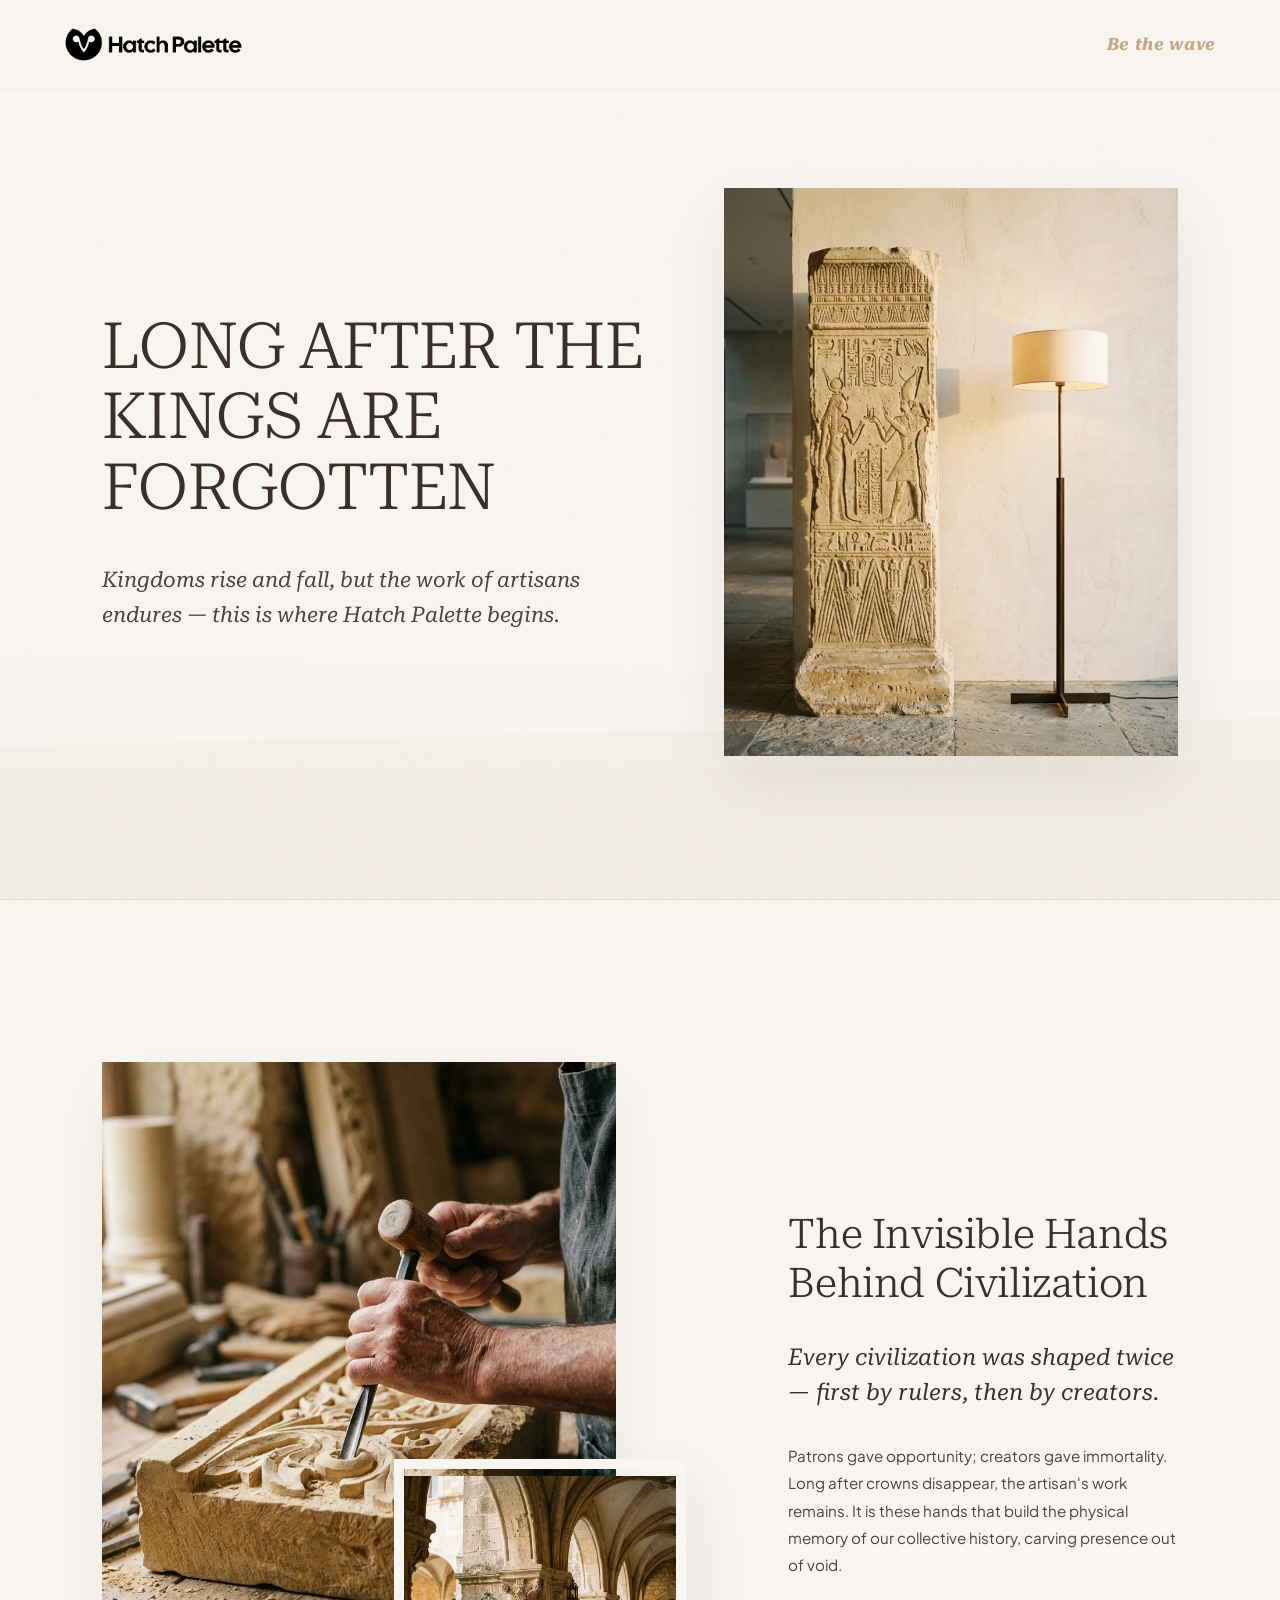
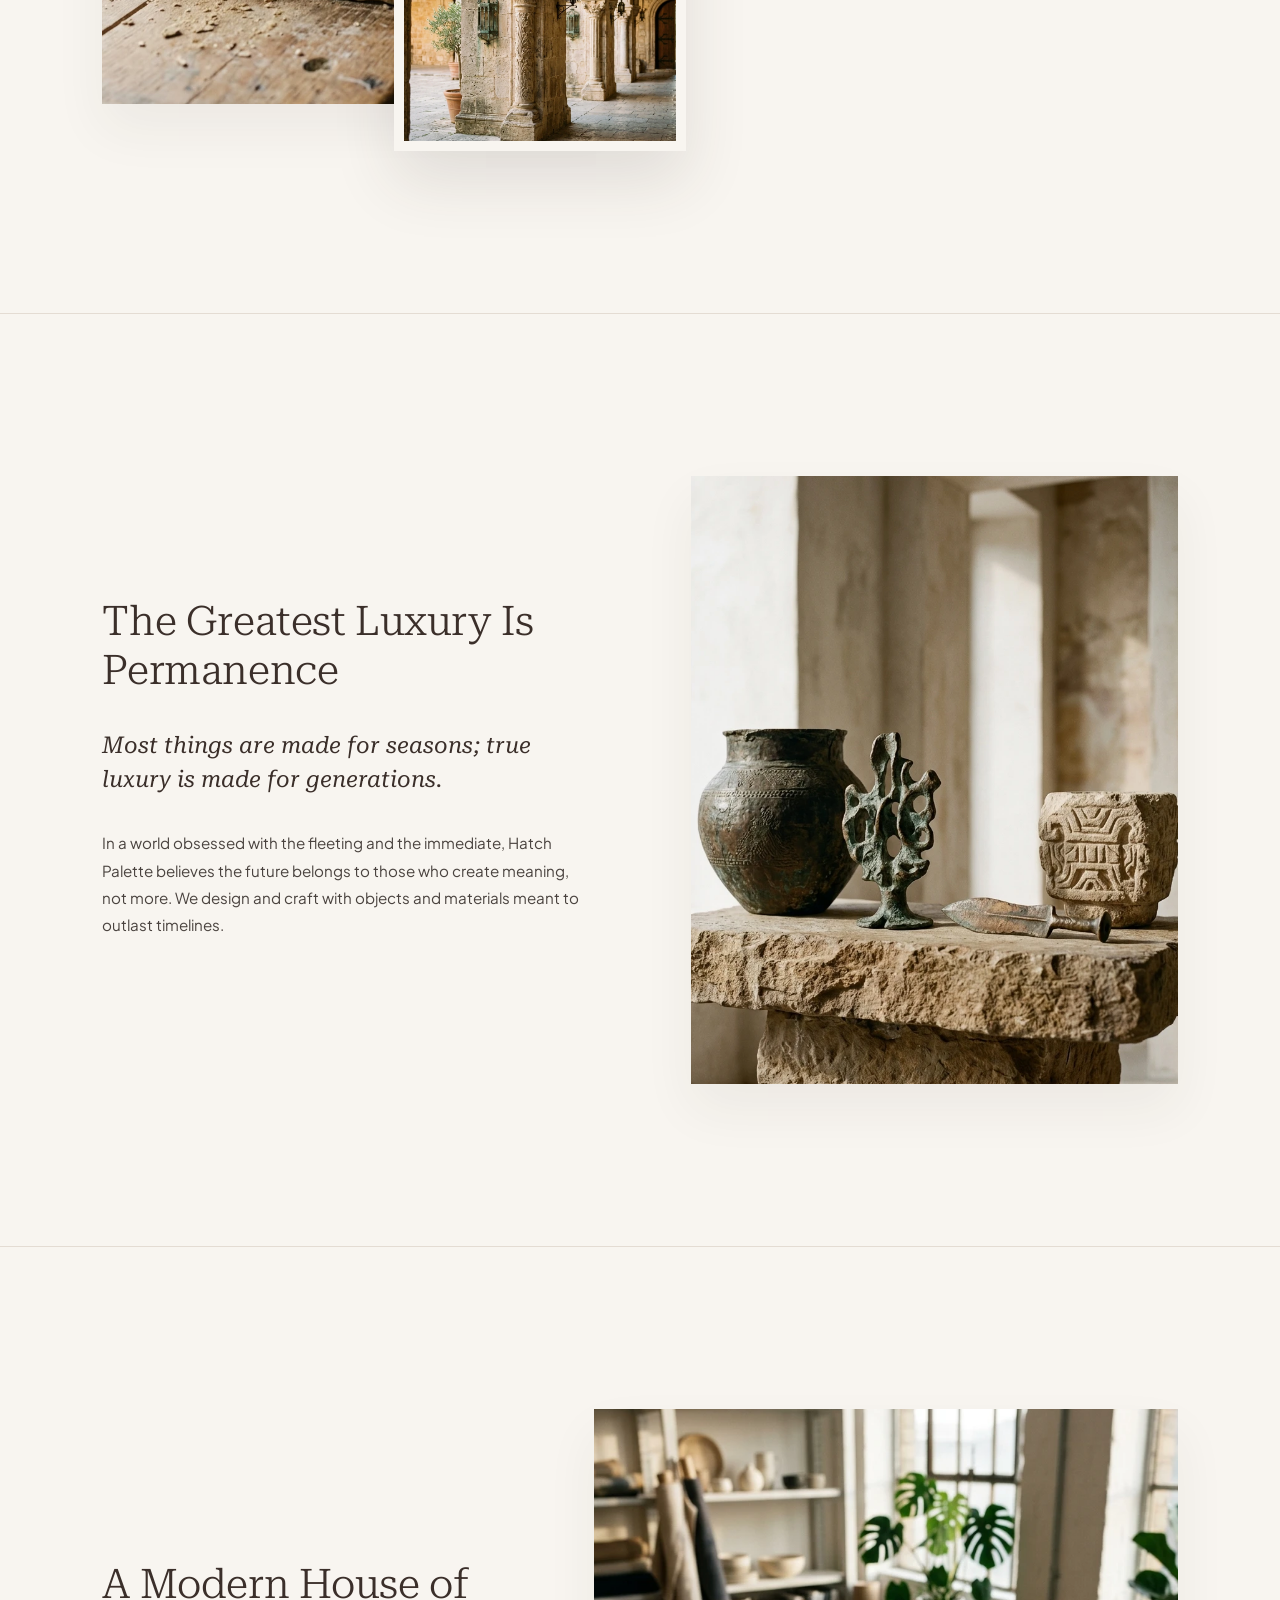
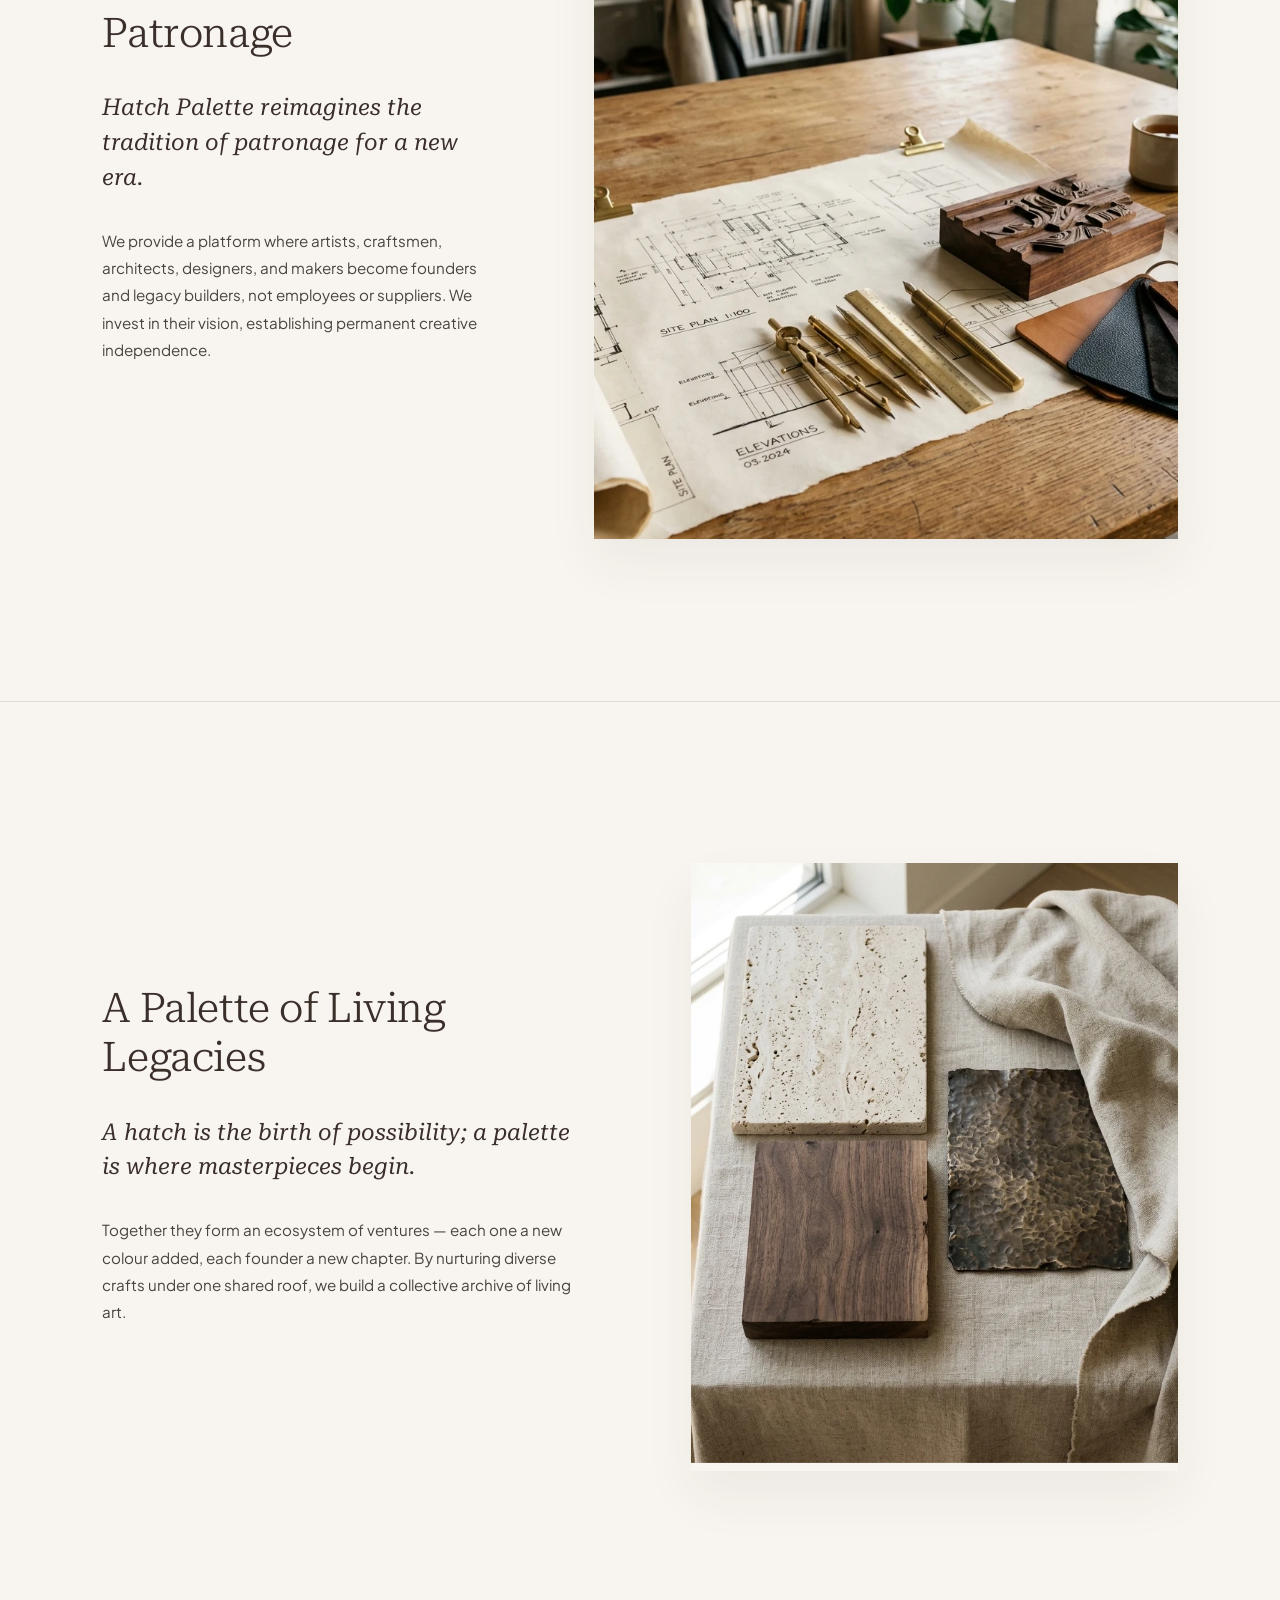
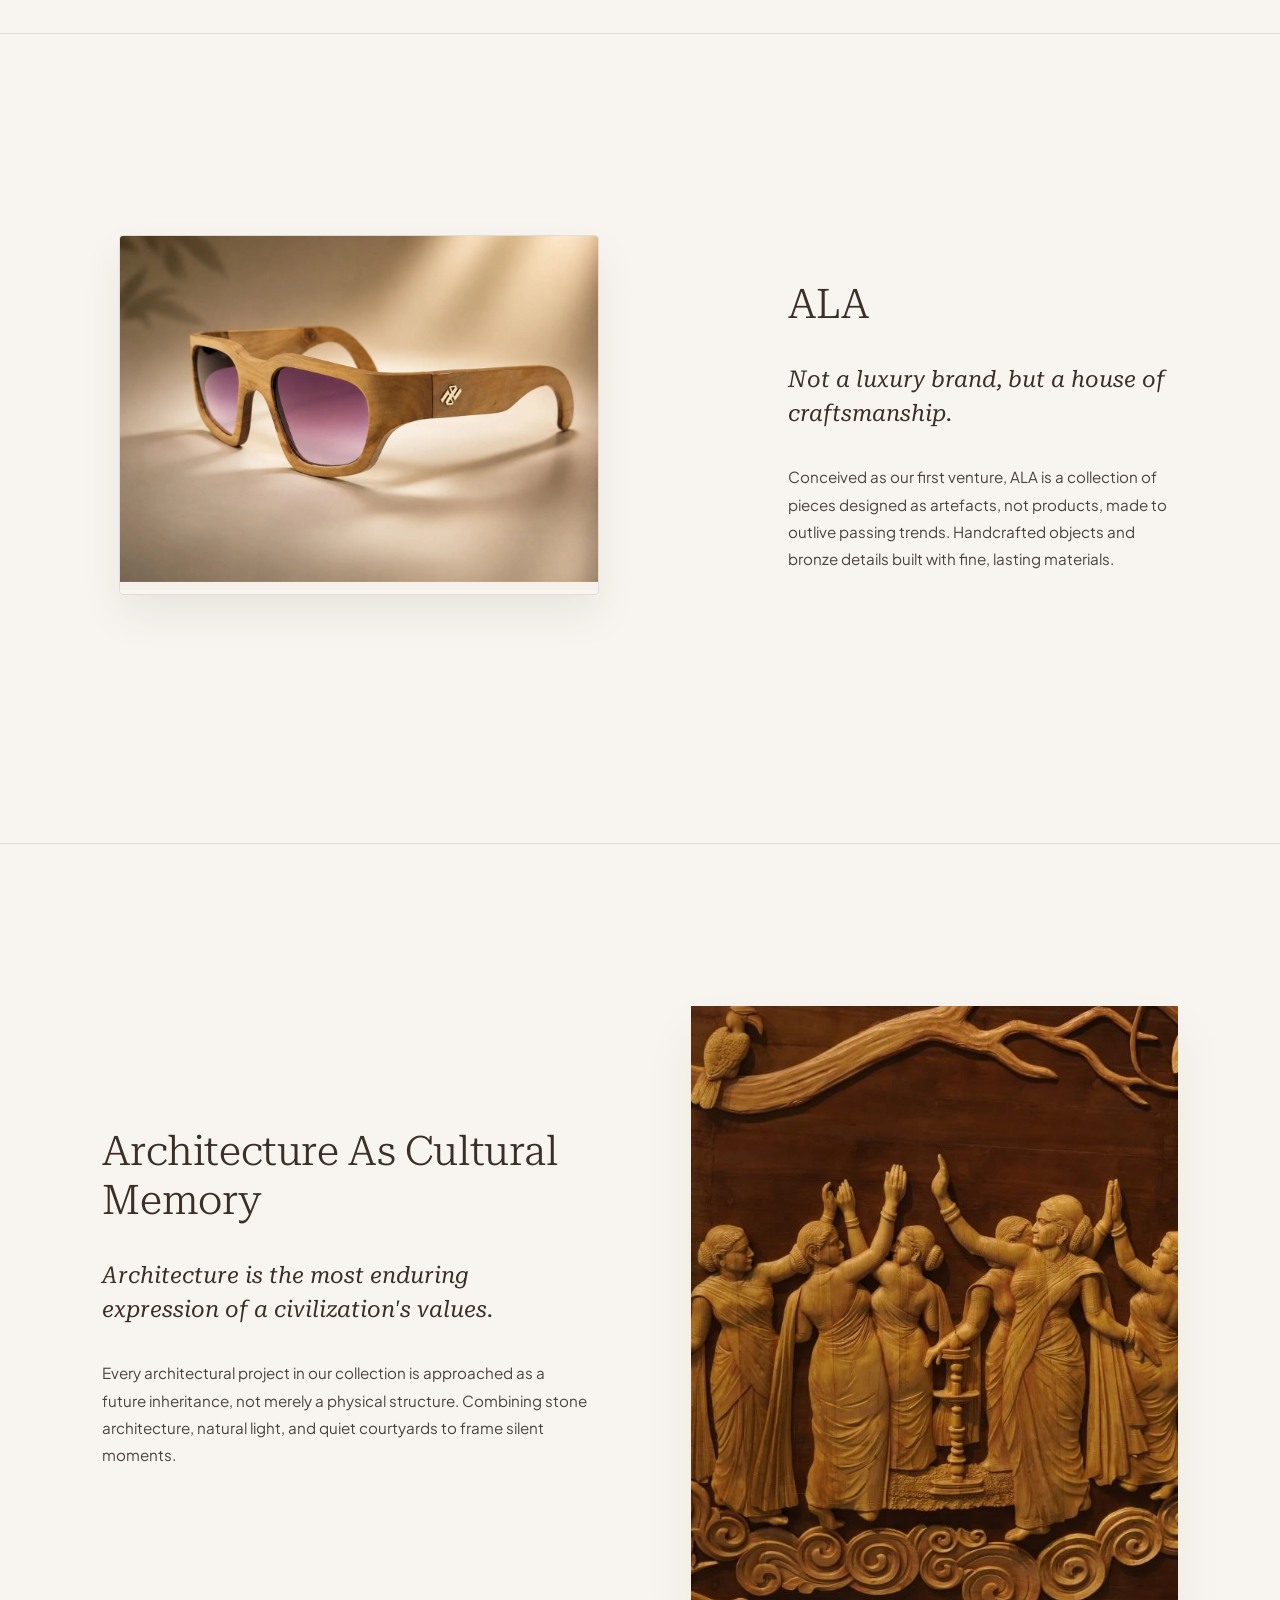
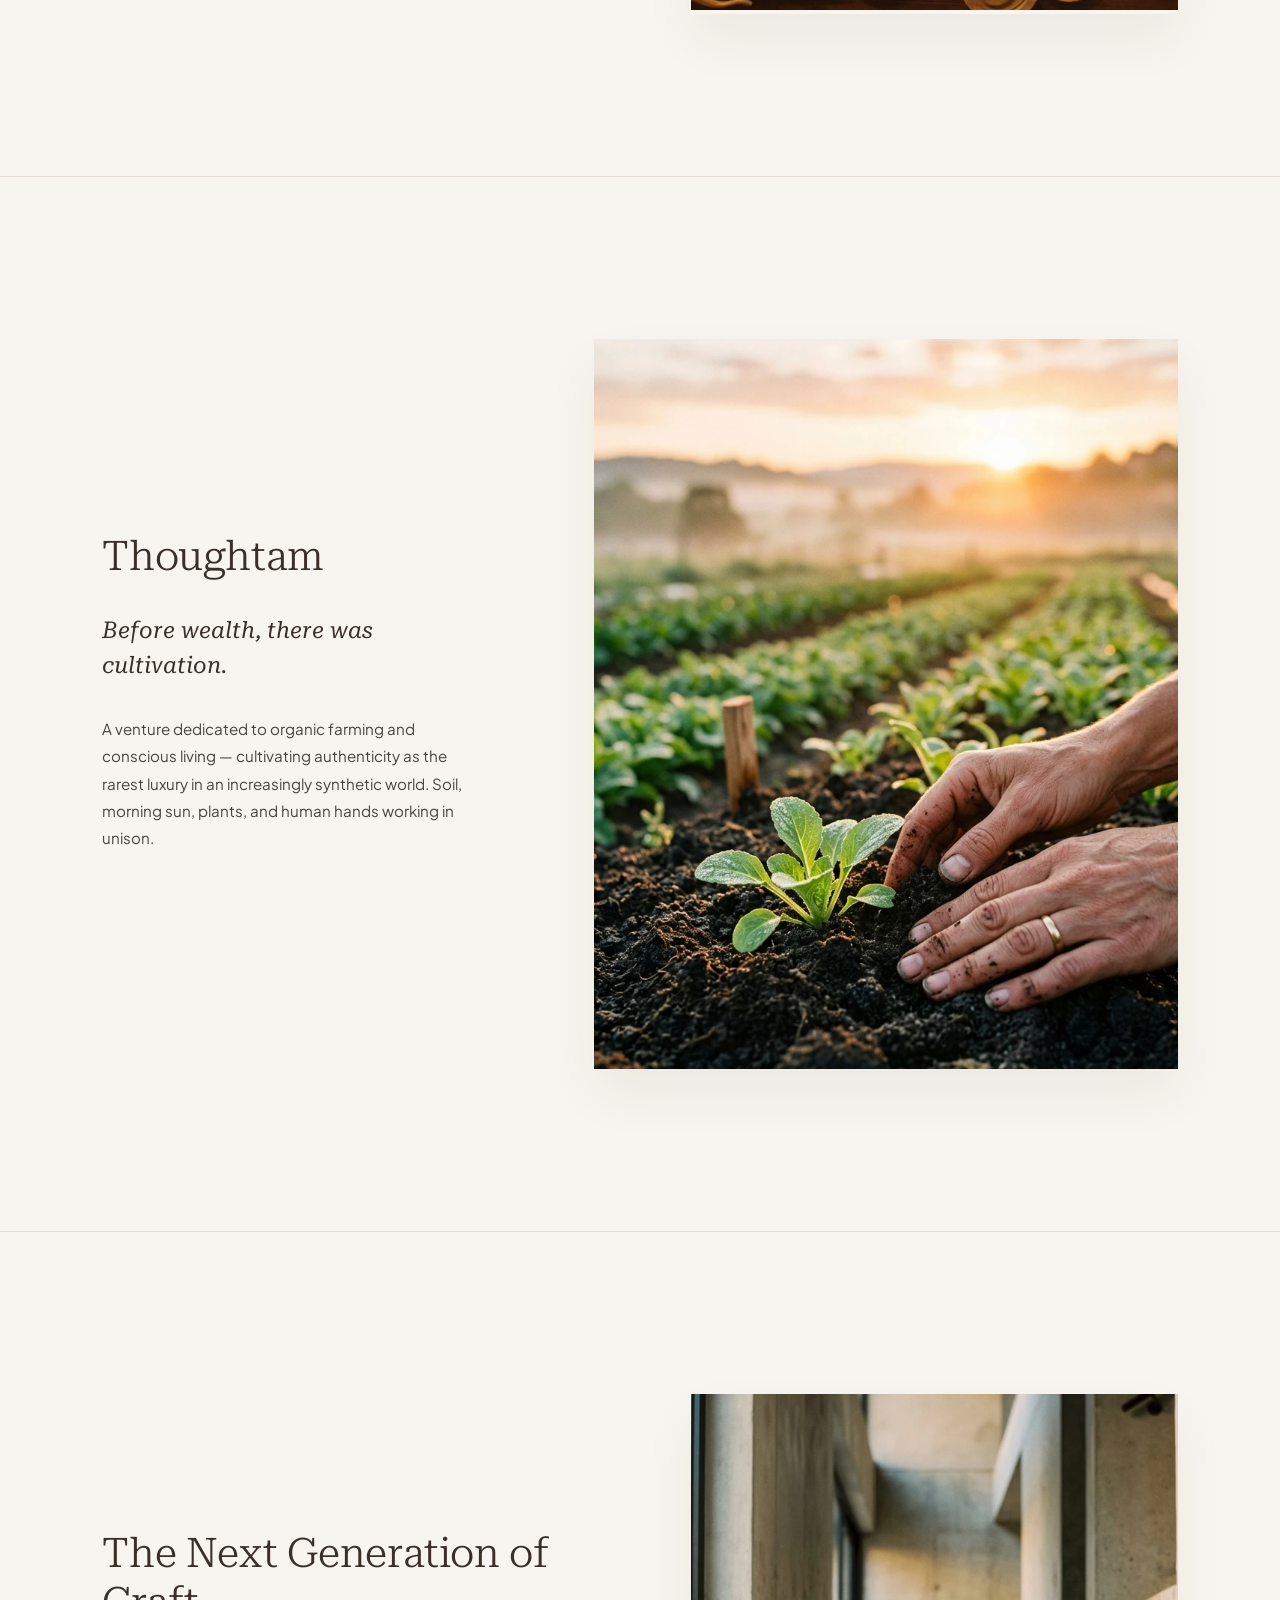
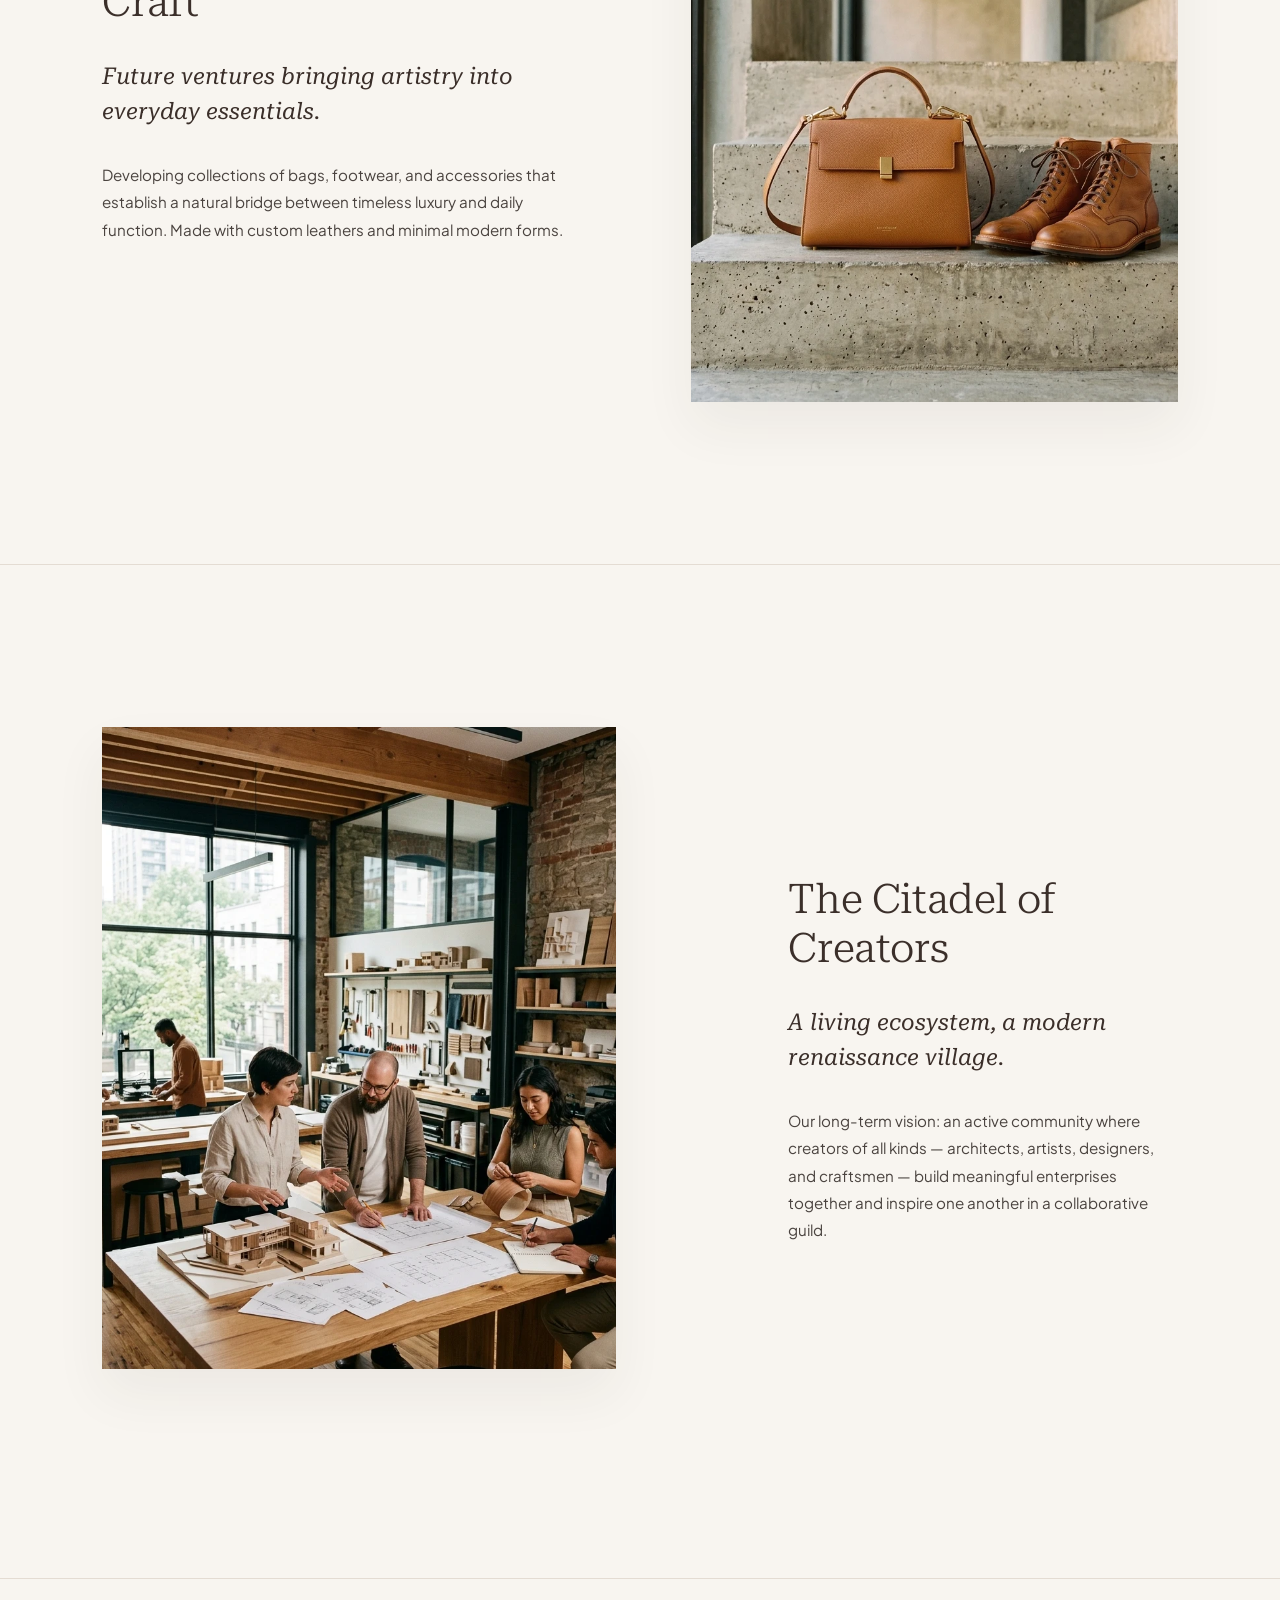
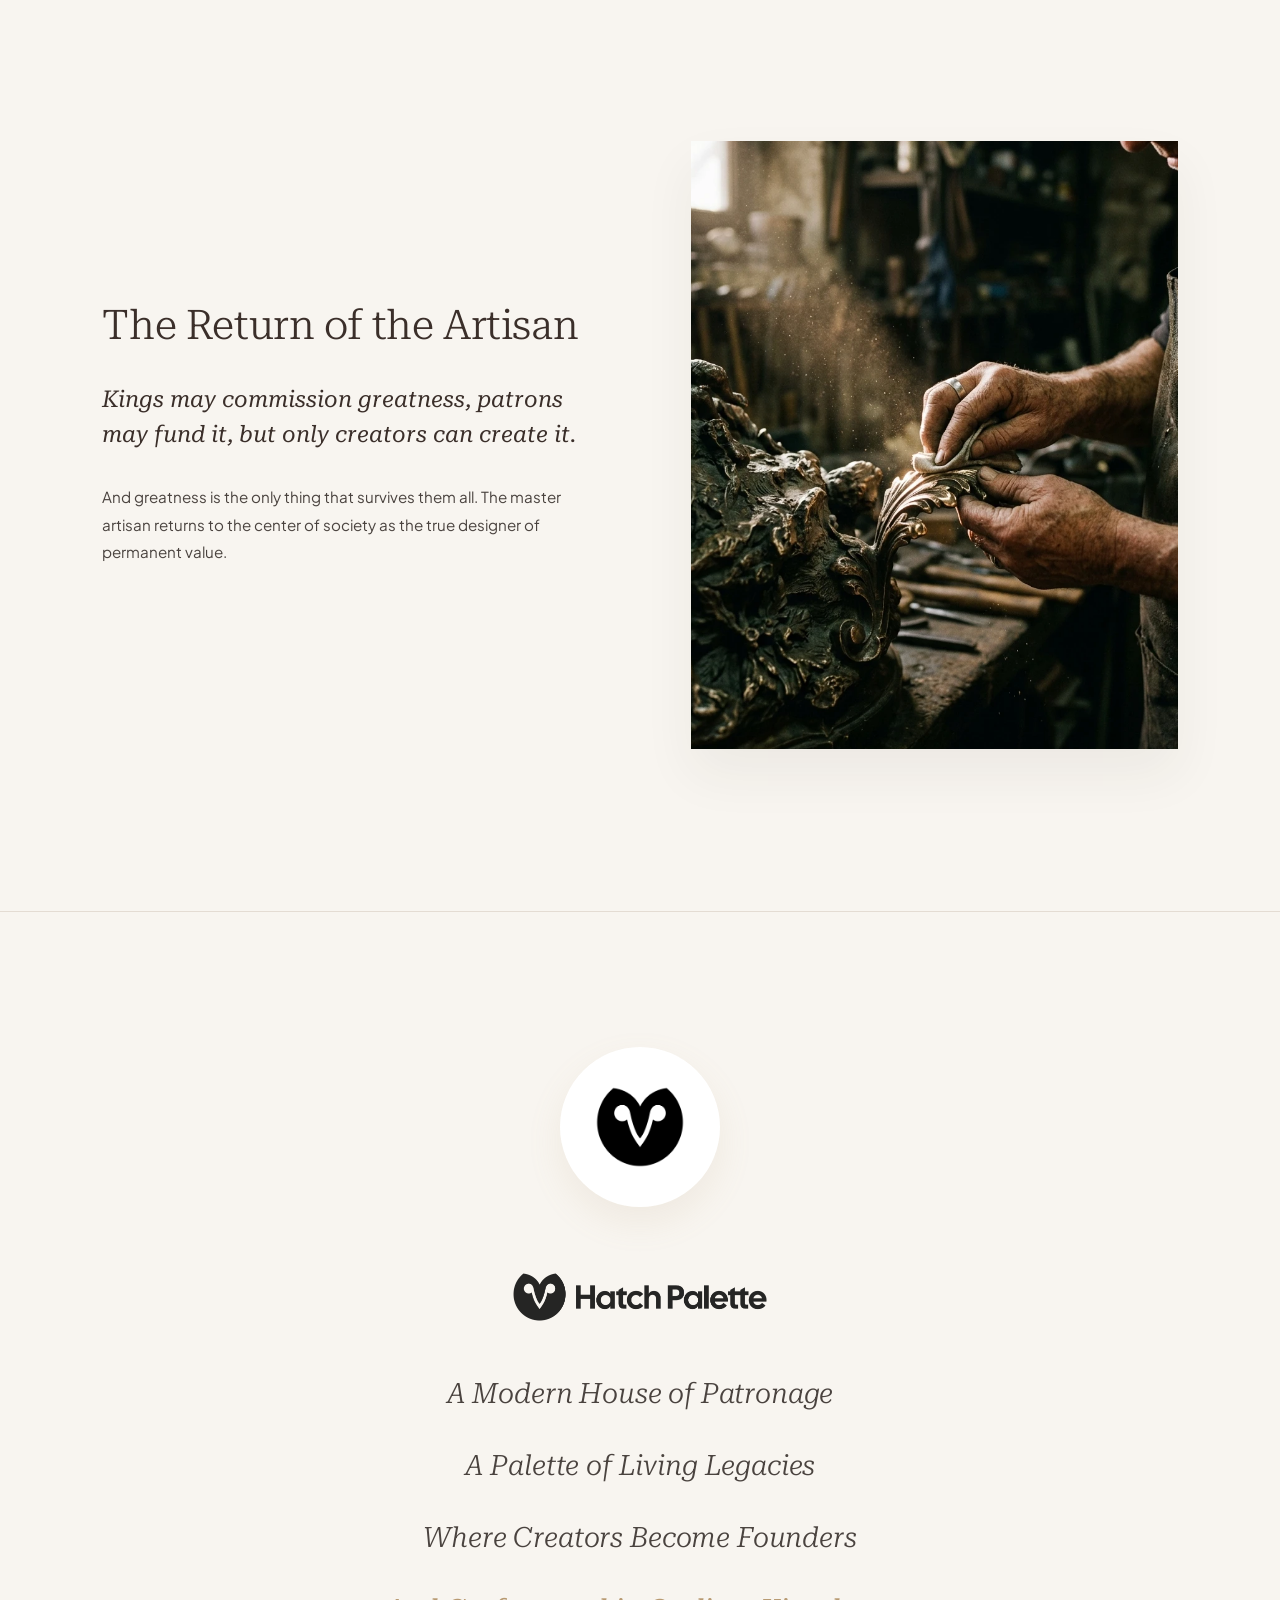
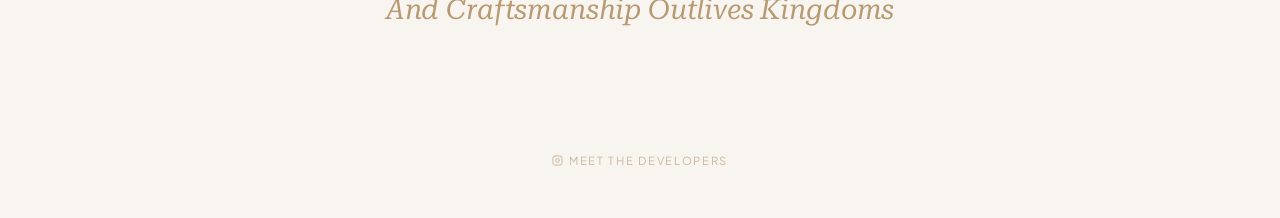
==== commit fa73b210: "Update website" ====
--- a/index.html
+++ b/index.html
@@ -33,8 +33,98 @@
 
 <body>
 
-  <!-- Background Canvas for Subtle Sandy Wind Wave Animation -->
-  <canvas id="bg-wave-canvas"></canvas>
+  <!-- ==========================================
+       LUXURIOUS APPLE-INSPIRED LAUNCH SYSTEM OVERLAY
+       ========================================== -->
+  <div id="launch-screen" class="launch-screen" aria-live="polite">
+    <!-- Animated Ambient Gradient Background -->
+    <div class="launch-gradient-bg"></div>
+
+    <!-- Floating Canvas Particles -->
+    <canvas id="launch-particle-canvas"></canvas>
+
+    <!-- Subtle Glow Orbs -->
+    <div class="launch-glow-orbs" aria-hidden="true">
+      <div class="glow-orb orb-gold"></div>
+      <div class="glow-orb orb-obsidian"></div>
+      <div class="glow-orb orb-sand"></div>
+    </div>
+
+    <!-- Glassmorphism Card Container -->
+    <div class="launch-card-wrapper">
+      <div class="launch-glass-card">
+        
+        <!-- Header: Logo & Pulsing Status Badge -->
+        <div class="launch-header">
+          <div class="launch-logo-container">
+            <img src="assets/hp_logo_dark_transparent.webp" alt="Hatch Palette Logo" class="launch-logo-img">
+          </div>
+          <div class="launch-status-pill">
+            <span class="pulse-dot"></span>
+            <span class="status-text">LAUNCHING SOON</span>
+          </div>
+        </div>
+
+        <!-- Headline & Tagline -->
+        <div class="launch-typography">
+          <h1 class="launch-headline">Craftsmanship Outlives Kingdoms</h1>
+          <p class="launch-subheadline">A Modern House of Patronage</p>
+        </div>
+
+        <!-- STATE 1: Live Countdown View -->
+        <div id="launch-countdown-view" class="launch-countdown-view">
+          <div class="countdown-grid" role="timer" aria-label="Time until website launch">
+            <div class="countdown-box">
+              <div class="countdown-val-wrap">
+                <span id="cd-days" class="countdown-val">00</span>
+              </div>
+              <span class="countdown-unit-label">DAYS</span>
+            </div>
+            <div class="countdown-separator">:</div>
+            <div class="countdown-box">
+              <div class="countdown-val-wrap">
+                <span id="cd-hours" class="countdown-val">00</span>
+              </div>
+              <span class="countdown-unit-label">HOURS</span>
+            </div>
+            <div class="countdown-separator">:</div>
+            <div class="countdown-box">
+              <div class="countdown-val-wrap">
+                <span id="cd-minutes" class="countdown-val">00</span>
+              </div>
+              <span class="countdown-unit-label">MINUTES</span>
+            </div>
+            <div class="countdown-separator">:</div>
+            <div class="countdown-box">
+              <div class="countdown-val-wrap">
+                <span id="cd-seconds" class="countdown-val">00</span>
+              </div>
+              <span class="countdown-unit-label">SECONDS</span>
+            </div>
+          </div>
+        </div>
+
+        <!-- STATE 2: Launching Animation View (shown during transition) -->
+        <div id="launch-revealing-view" class="launch-revealing-view" style="display: none;">
+          <div class="launching-orb-ring">
+            <div class="ring-pulse"></div>
+            <img src="assets/hp_icon_dark.webp" alt="Hatch Palette Emblem" class="ring-emblem">
+          </div>
+          <h2 class="launching-text">UNVEILING HATCH PALETTE</h2>
+          <p class="launching-subtext">Preparing your bespoke experience...</p>
+        </div>
+
+      </div>
+    </div>
+  </div>
+
+  <!-- ==========================================
+       WRAPPED EXISTING WEBSITE CONTAINER (#website-content)
+       ========================================== -->
+  <div id="website-content" class="website-content-container">
+
+    <!-- Background Canvas for Subtle Sandy Wind Wave Animation -->
+    <canvas id="bg-wave-canvas"></canvas>
 
   <!-- Ambient tactile noise filter -->
   <div class="ambient-noise" aria-hidden="true"></div>
@@ -325,6 +415,7 @@
     </section>
 
   </main>
+  </div> <!-- /#website-content -->
 
   <!-- Local Script -->
   <script src="main.js"></script>
--- a/style.css
+++ b/style.css
@@ -1003,4 +1003,522 @@
   width: 100% !important;
   height: 100% !important;
   padding: 0.5rem;
+}
+
+/* ==========================================================================
+   Hatch Palette — Luxurious Apple-Inspired Launch System Styles
+   ========================================================================== */
+
+/* Website Content Container */
+.website-content-container {
+  width: 100%;
+  min-height: 100vh;
+  transition: opacity 0.8s cubic-bezier(0.16, 1, 0.3, 1);
+}
+
+.website-content-container.is-hidden {
+  opacity: 0;
+  pointer-events: none;
+  visibility: hidden;
+  height: 100vh;
+  overflow: hidden;
+}
+
+.website-content-container.is-revealed {
+  opacity: 1;
+  pointer-events: auto;
+  visibility: visible;
+  height: auto;
+  overflow: visible;
+}
+
+/* Fullscreen Launch Overlay */
+.launch-screen {
+  position: fixed;
+  top: 0;
+  left: 0;
+  width: 100vw;
+  height: 100vh;
+  z-index: 999999;
+  display: flex;
+  align-items: center;
+  justify-content: center;
+  background-color: var(--bg-primary);
+  overflow: hidden;
+  opacity: 1;
+  visibility: visible;
+  transition: opacity 0.8s cubic-bezier(0.16, 1, 0.3, 1), visibility 0.8s ease;
+  color: var(--text-primary);
+  font-family: var(--font-sans);
+}
+
+.launch-screen.is-hidden {
+  opacity: 0;
+  visibility: hidden;
+  pointer-events: none;
+  display: none !important;
+}
+
+/* Dynamic Animated Gradient Background (Matching Website Warm Palette) */
+.launch-gradient-bg {
+  position: absolute;
+  top: -50%;
+  left: -50%;
+  width: 200%;
+  height: 200%;
+  background: radial-gradient(circle at 25% 25%, rgba(220, 201, 174, 0.35) 0%, transparent 45%),
+              radial-gradient(circle at 75% 75%, rgba(245, 241, 234, 0.6) 0%, transparent 45%),
+              radial-gradient(circle at 50% 30%, rgba(184, 154, 114, 0.2) 0%, transparent 55%),
+              radial-gradient(circle at 80% 20%, rgba(203, 183, 157, 0.25) 0%, transparent 50%),
+              linear-gradient(135deg, #F8F5F0 0%, #F5F1EA 50%, #EFEBE4 100%);
+  animation: launchGradientShift 22s ease-in-out infinite alternate;
+  pointer-events: none;
+}
+
+@keyframes launchGradientShift {
+  0% {
+    transform: translate(0, 0) rotate(0deg) scale(1);
+  }
+  50% {
+    transform: translate(-3%, 2%) rotate(2deg) scale(1.04);
+  }
+  100% {
+    transform: translate(2%, -3%) rotate(-2deg) scale(1);
+  }
+}
+
+/* Floating Particles Canvas */
+#launch-particle-canvas {
+  position: absolute;
+  top: 0;
+  left: 0;
+  width: 100%;
+  height: 100%;
+  z-index: 1;
+  pointer-events: none;
+}
+
+/* Ambient Glow Orbs */
+.launch-glow-orbs {
+  position: absolute;
+  top: 0;
+  left: 0;
+  width: 100%;
+  height: 100%;
+  z-index: 1;
+  pointer-events: none;
+  overflow: hidden;
+}
+
+.glow-orb {
+  position: absolute;
+  border-radius: 50%;
+  filter: blur(80px);
+  opacity: 0.45;
+}
+
+.orb-gold {
+  width: 480px;
+  height: 480px;
+  background: rgba(220, 201, 174, 0.45);
+  top: 10%;
+  left: 12%;
+  animation: floatOrb1 16s ease-in-out infinite alternate;
+}
+
+.orb-obsidian {
+  width: 520px;
+  height: 520px;
+  background: rgba(184, 154, 114, 0.3);
+  bottom: 5%;
+  right: 10%;
+  animation: floatOrb2 20s ease-in-out infinite alternate;
+}
+
+.orb-sand {
+  width: 380px;
+  height: 380px;
+  background: rgba(203, 183, 157, 0.35);
+  top: 60%;
+  left: 50%;
+  transform: translateX(-50%);
+  animation: floatOrb3 18s ease-in-out infinite alternate;
+}
+
+@keyframes floatOrb1 {
+  0% { transform: translate(0, 0) scale(1); }
+  100% { transform: translate(60px, 40px) scale(1.15); }
+}
+
+@keyframes floatOrb2 {
+  0% { transform: translate(0, 0) scale(1); }
+  100% { transform: translate(-50px, -60px) scale(1.1); }
+}
+
+@keyframes floatOrb3 {
+  0% { transform: translate(-50%, 0) scale(1); }
+  100% { transform: translate(-50%, -40px) scale(1.2); }
+}
+
+/* Glassmorphism Card Container (Soft Warm Ivory Glass) */
+.launch-card-wrapper {
+  position: relative;
+  z-index: 10;
+  width: 92%;
+  max-width: 720px;
+  padding: 12px;
+}
+
+.launch-glass-card {
+  position: relative;
+  width: 100%;
+  padding: 48px 44px;
+  background: rgba(245, 241, 234, 0.75);
+  backdrop-filter: blur(28px) saturate(180%);
+  -webkit-backdrop-filter: blur(28px) saturate(180%);
+  border: 1px solid rgba(184, 154, 114, 0.3);
+  border-radius: 32px;
+  box-shadow: 0 25px 70px rgba(59, 47, 42, 0.1),
+              0 0 50px rgba(220, 201, 174, 0.3),
+              inset 0 1px 0 rgba(255, 255, 255, 0.9);
+  text-align: center;
+  overflow: hidden;
+  transition: transform 0.6s cubic-bezier(0.16, 1, 0.3, 1), box-shadow 0.6s ease;
+}
+
+.launch-glass-card::before {
+  content: '';
+  position: absolute;
+  top: 0;
+  left: 0;
+  right: 0;
+  height: 1px;
+  background: linear-gradient(90deg, transparent 0%, rgba(184, 154, 114, 0.4) 50%, transparent 100%);
+}
+
+/* Header & Logo */
+.launch-header {
+  display: flex;
+  flex-direction: column;
+  align-items: center;
+  gap: 16px;
+  margin-bottom: 24px;
+}
+
+.launch-logo-container {
+  height: 52px;
+  display: flex;
+  align-items: center;
+  justify-content: center;
+}
+
+.launch-logo-img {
+  max-height: 48px;
+  width: auto;
+  filter: drop-shadow(0 4px 12px rgba(59, 47, 42, 0.08));
+  transition: transform 0.4s ease;
+}
+
+.launch-glass-card:hover .launch-logo-img {
+  transform: scale(1.03);
+}
+
+/* Pulsing Launching Soon Badge (Theme Aligned) */
+.launch-status-pill {
+  display: inline-flex;
+  align-items: center;
+  gap: 8px;
+  padding: 6px 16px;
+  background: rgba(220, 201, 174, 0.3);
+  border: 1px solid rgba(184, 154, 114, 0.35);
+  border-radius: 100px;
+  backdrop-filter: blur(8px);
+}
+
+.pulse-dot {
+  width: 8px;
+  height: 8px;
+  background-color: var(--accent-bronze);
+  border-radius: 50%;
+  box-shadow: 0 0 8px var(--accent-bronze);
+  animation: pulseGlow 1.8s infinite ease-in-out;
+}
+
+@keyframes pulseGlow {
+  0% {
+    transform: scale(0.9);
+    opacity: 0.7;
+    box-shadow: 0 0 4px var(--accent-bronze);
+  }
+  50% {
+    transform: scale(1.3);
+    opacity: 1;
+    box-shadow: 0 0 14px var(--accent-bronze), 0 0 20px rgba(184, 154, 114, 0.5);
+  }
+  100% {
+    transform: scale(0.9);
+    opacity: 0.7;
+    box-shadow: 0 0 4px var(--accent-bronze);
+  }
+}
+
+.status-text {
+  font-size: 0.72rem;
+  font-weight: 700;
+  letter-spacing: 0.22em;
+  color: var(--text-primary);
+  text-transform: uppercase;
+}
+
+/* Typography (Matching Editorial Theme) */
+.launch-typography {
+  margin-bottom: 32px;
+}
+
+.launch-headline {
+  font-family: var(--font-serif);
+  font-size: 2.2rem;
+  font-weight: 400;
+  line-height: 1.25;
+  letter-spacing: 0.02em;
+  color: var(--text-primary);
+  background: linear-gradient(135deg, #3B2F2A 0%, #4A433F 50%, #7A5C38 100%);
+  -webkit-background-clip: text;
+  -webkit-text-fill-color: transparent;
+  margin-bottom: 10px;
+}
+
+.launch-subheadline {
+  font-family: var(--font-sans);
+  font-size: 0.95rem;
+  font-weight: 500;
+  color: var(--accent-bronze);
+  letter-spacing: 0.12em;
+  text-transform: uppercase;
+}
+
+/* Live Countdown Grid (Soft Ivory Cards & Deep Brown Numbers) */
+.launch-countdown-view {
+  opacity: 1;
+  transform: translateY(0) scale(1);
+  transition: opacity 800ms cubic-bezier(0.16, 1, 0.3, 1), transform 800ms cubic-bezier(0.16, 1, 0.3, 1);
+}
+
+.launch-countdown-view.fade-out {
+  opacity: 0;
+  transform: translateY(-20px) scale(0.95);
+  pointer-events: none;
+}
+
+.countdown-grid {
+  display: flex;
+  align-items: center;
+  justify-content: center;
+  gap: 12px;
+  margin-bottom: 24px;
+}
+
+.countdown-box {
+  background: rgba(255, 255, 255, 0.7);
+  border: 1px solid rgba(184, 154, 114, 0.35);
+  border-radius: 20px;
+  padding: 18px 16px;
+  min-width: 100px;
+  box-shadow: 0 8px 24px rgba(59, 47, 42, 0.05),
+              inset 0 1px 0 rgba(255, 255, 255, 0.9);
+  backdrop-filter: blur(14px);
+  transition: transform 0.3s ease, border-color 0.3s ease, box-shadow 0.3s ease;
+}
+
+.countdown-box:hover {
+  transform: translateY(-3px);
+  border-color: var(--accent-bronze);
+  box-shadow: 0 12px 28px rgba(59, 47, 42, 0.09);
+}
+
+.countdown-val-wrap {
+  display: flex;
+  justify-content: center;
+  align-items: center;
+}
+
+.countdown-val {
+  font-family: var(--font-sans);
+  font-size: 3.2rem;
+  font-weight: 700;
+  line-height: 1;
+  color: var(--text-primary);
+  font-variant-numeric: tabular-nums;
+  letter-spacing: -0.03em;
+}
+
+.countdown-unit-label {
+  display: block;
+  font-size: 0.65rem;
+  font-weight: 700;
+  letter-spacing: 0.22em;
+  color: var(--accent-bronze);
+  margin-top: 10px;
+  text-transform: uppercase;
+}
+
+.countdown-separator {
+  font-size: 2.2rem;
+  font-weight: 300;
+  color: var(--accent-bronze);
+  line-height: 1;
+  margin-bottom: 24px;
+  animation: colonPulse 2s infinite ease-in-out;
+}
+
+@keyframes colonPulse {
+  0%, 100% { opacity: 0.35; }
+  50% { opacity: 0.9; }
+}
+
+.launch-timezone-info {
+  display: inline-flex;
+  align-items: center;
+  gap: 8px;
+  font-size: 0.78rem;
+  color: var(--text-secondary);
+  letter-spacing: 0.03em;
+  padding: 8px 18px;
+  background: rgba(248, 245, 240, 0.85);
+  border-radius: 100px;
+  border: 1px solid rgba(184, 154, 114, 0.3);
+}
+
+.tz-icon {
+  stroke: var(--accent-bronze);
+  flex-shrink: 0;
+}
+
+/* STATE 2: Launching Animation View */
+.launch-revealing-view {
+  display: flex;
+  flex-direction: column;
+  align-items: center;
+  justify-content: center;
+  padding: 24px 0;
+  opacity: 0;
+  transform: translateY(20px) scale(0.95);
+  transition: opacity 800ms cubic-bezier(0.16, 1, 0.3, 1), transform 800ms cubic-bezier(0.16, 1, 0.3, 1);
+}
+
+.launch-revealing-view.active {
+  opacity: 1;
+  transform: translateY(0) scale(1);
+}
+
+.launching-orb-ring {
+  position: relative;
+  width: 96px;
+  height: 96px;
+  display: flex;
+  align-items: center;
+  justify-content: center;
+  margin-bottom: 28px;
+}
+
+.ring-pulse {
+  position: absolute;
+  inset: 0;
+  border-radius: 50%;
+  border: 2px solid transparent;
+  border-top-color: var(--accent-bronze);
+  border-right-color: rgba(184, 154, 114, 0.4);
+  animation: spinRing 1.2s linear infinite;
+  box-shadow: 0 0 20px rgba(184, 154, 114, 0.25);
+}
+
+@keyframes spinRing {
+  0% { transform: rotate(0deg); }
+  100% { transform: rotate(360deg); }
+}
+
+.ring-emblem {
+  width: 42px;
+  height: 42px;
+  object-fit: contain;
+  filter: drop-shadow(0 2px 8px rgba(59, 47, 42, 0.15));
+  animation: emblemPulse 1.5s infinite alternate ease-in-out;
+}
+
+@keyframes emblemPulse {
+  0% { transform: scale(0.92); opacity: 0.8; }
+  100% { transform: scale(1.08); opacity: 1; }
+}
+
+.launching-text {
+  font-family: var(--font-serif);
+  font-size: 1.8rem;
+  font-weight: 400;
+  letter-spacing: 0.1em;
+  color: var(--text-primary);
+  margin-bottom: 8px;
+  text-transform: uppercase;
+}
+
+.launching-subtext {
+  font-size: 0.9rem;
+  color: var(--text-secondary);
+  letter-spacing: 0.05em;
+}
+
+/* Responsive Adjustments for Mobile */
+@media (max-width: 640px) {
+  .launch-glass-card {
+    padding: 36px 20px;
+    border-radius: 24px;
+  }
+
+  .launch-headline {
+    font-size: 1.6rem;
+  }
+
+  .launch-subheadline {
+    font-size: 0.8rem;
+  }
+
+  .countdown-grid {
+    gap: 6px;
+  }
+
+  .countdown-box {
+    min-width: 68px;
+    padding: 12px 8px;
+    border-radius: 14px;
+  }
+
+  .countdown-val {
+    font-size: 2.1rem;
+  }
+
+  .countdown-unit-label {
+    font-size: 0.55rem;
+    letter-spacing: 0.15em;
+    margin-top: 6px;
+  }
+
+  .countdown-separator {
+    font-size: 1.6rem;
+    margin-bottom: 18px;
+  }
+
+  .launch-timezone-info {
+    font-size: 0.7rem;
+    padding: 6px 12px;
+  }
+}
+
+@media (max-width: 400px) {
+  .countdown-box {
+    min-width: 58px;
+    padding: 10px 4px;
+  }
+
+  .countdown-val {
+    font-size: 1.75rem;
+  }
 }
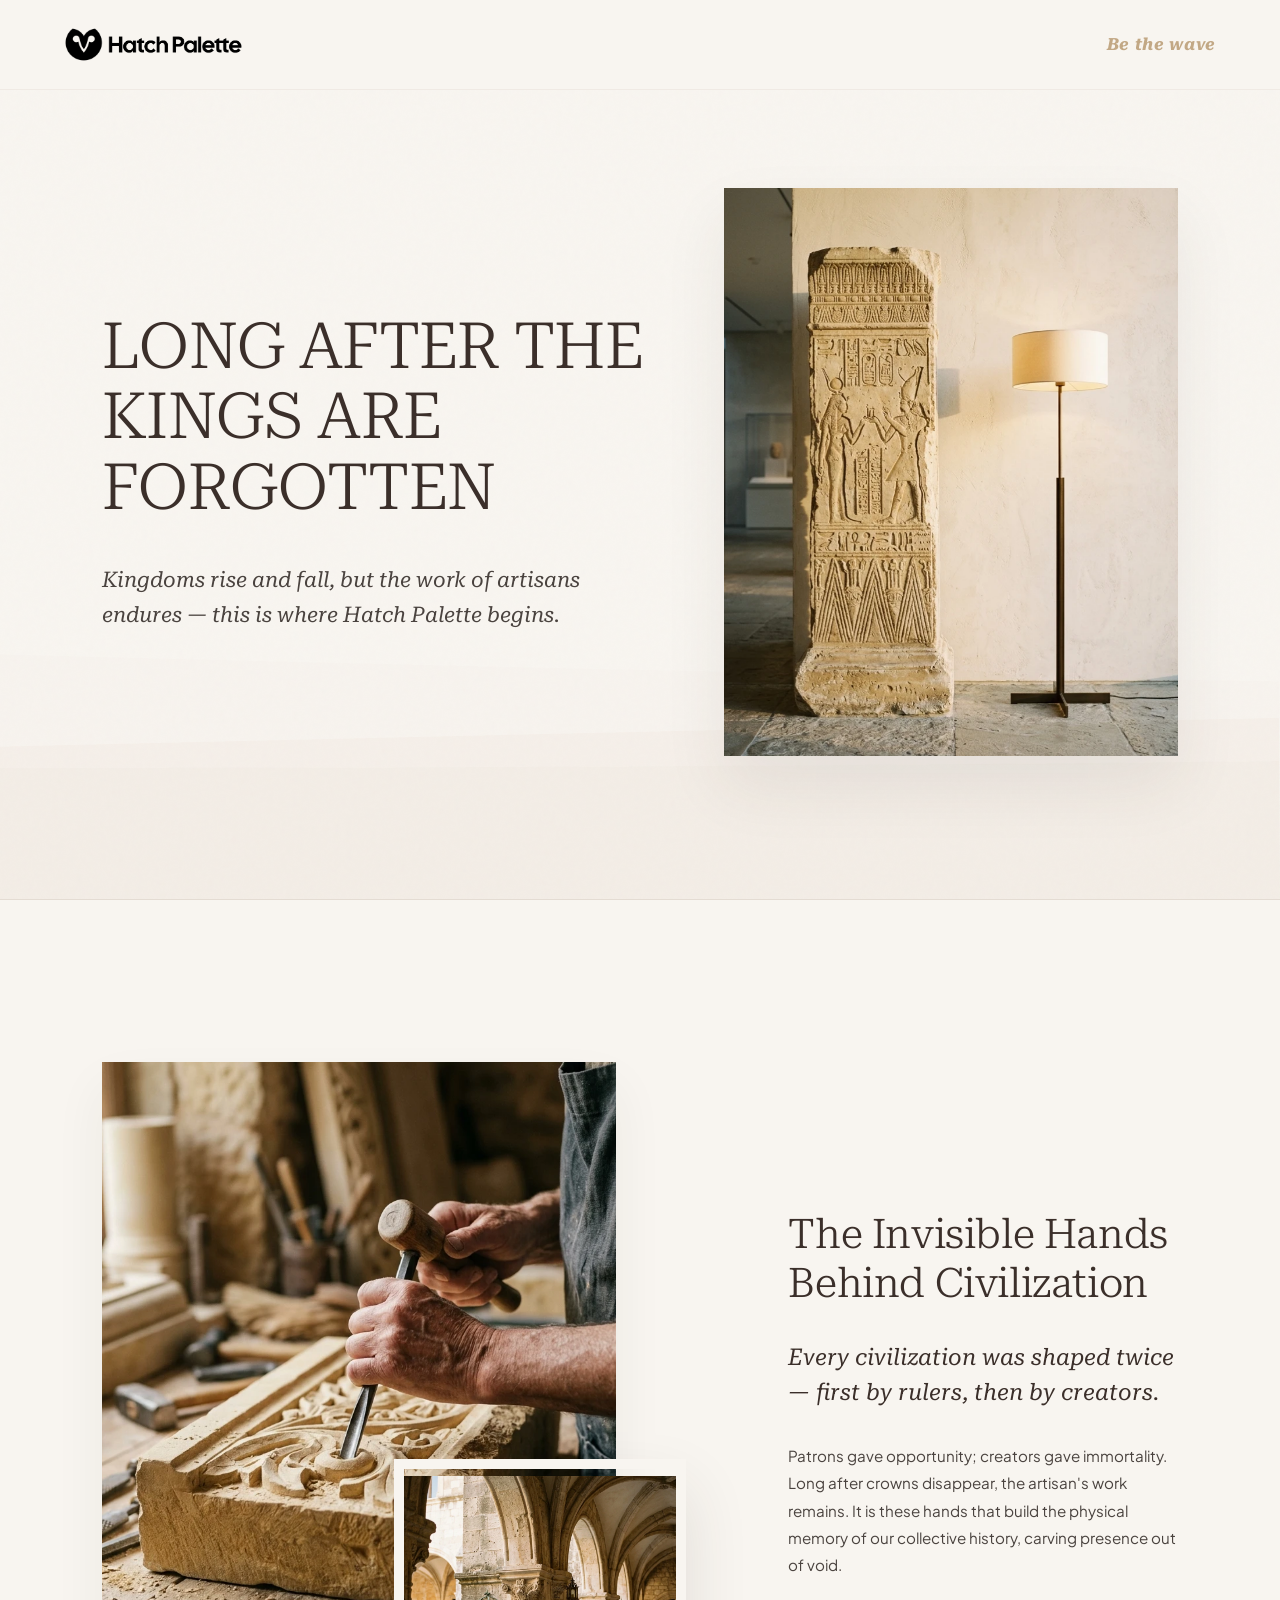
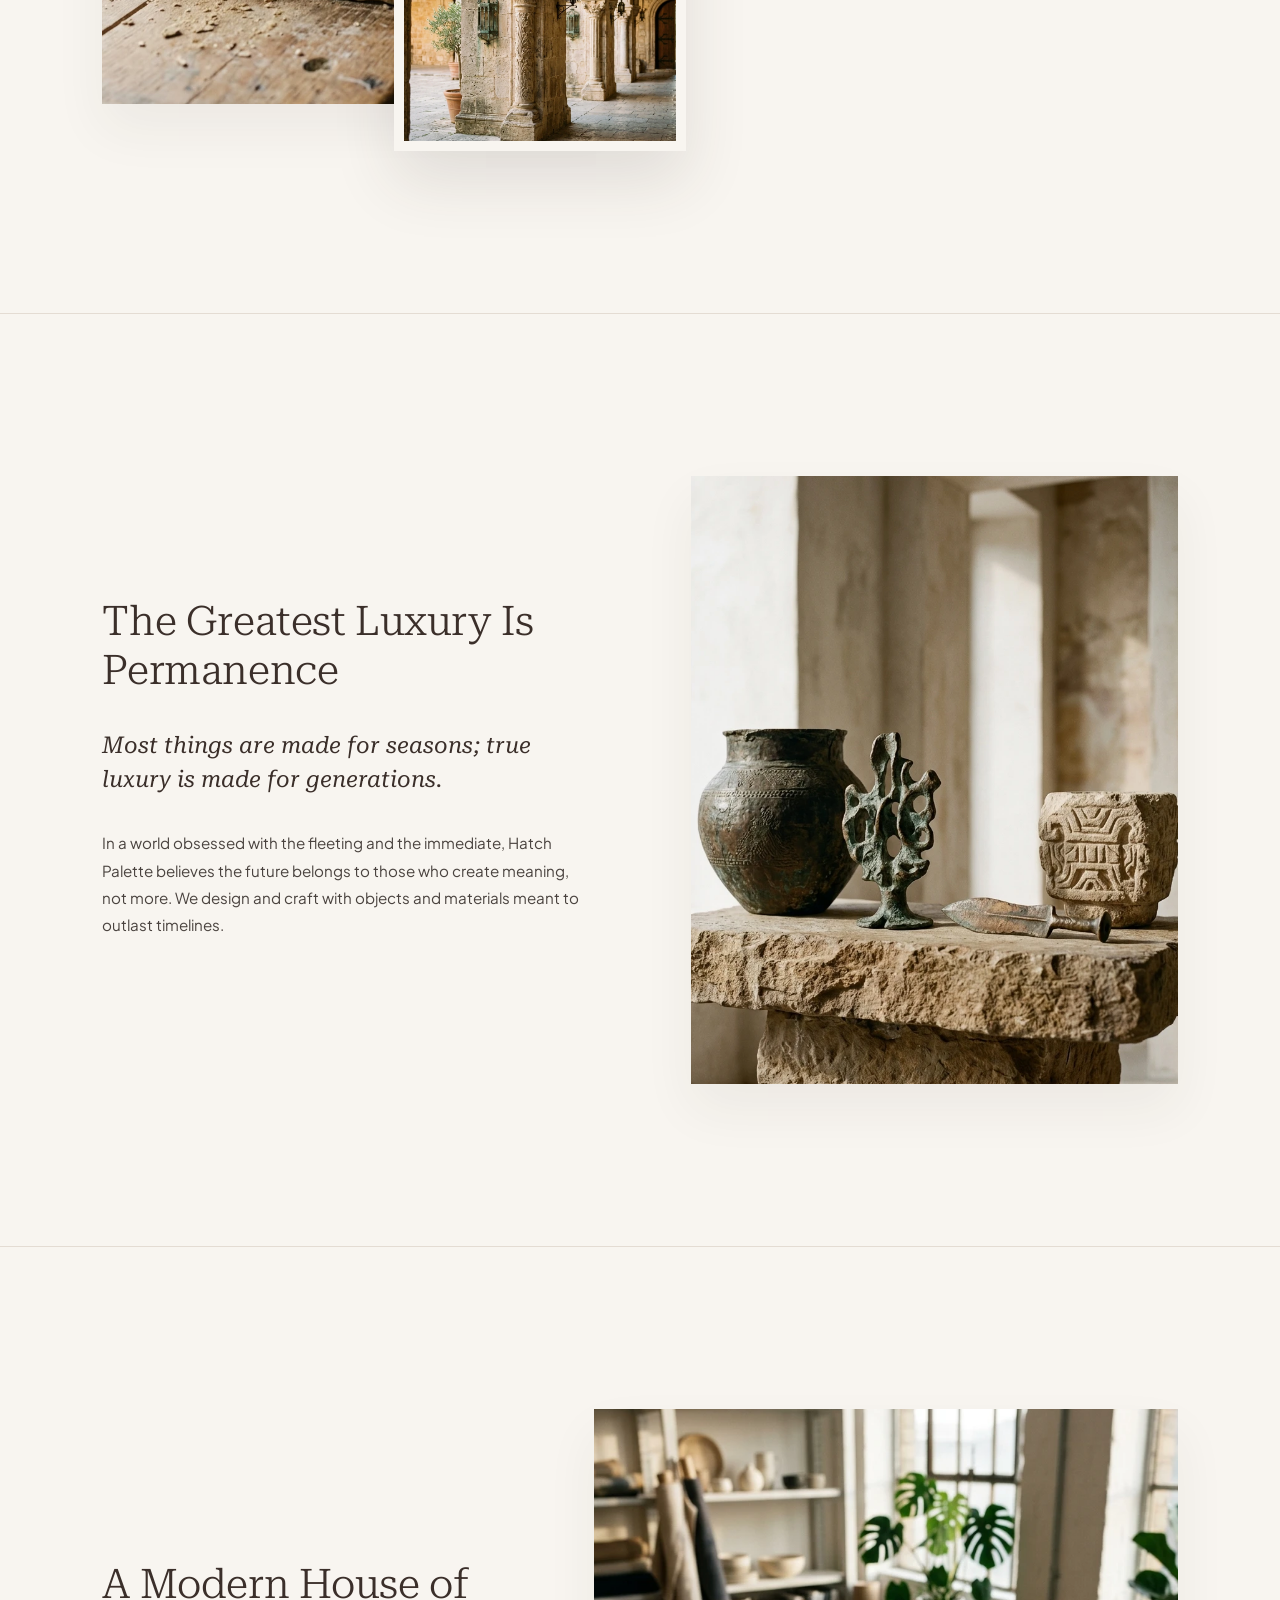
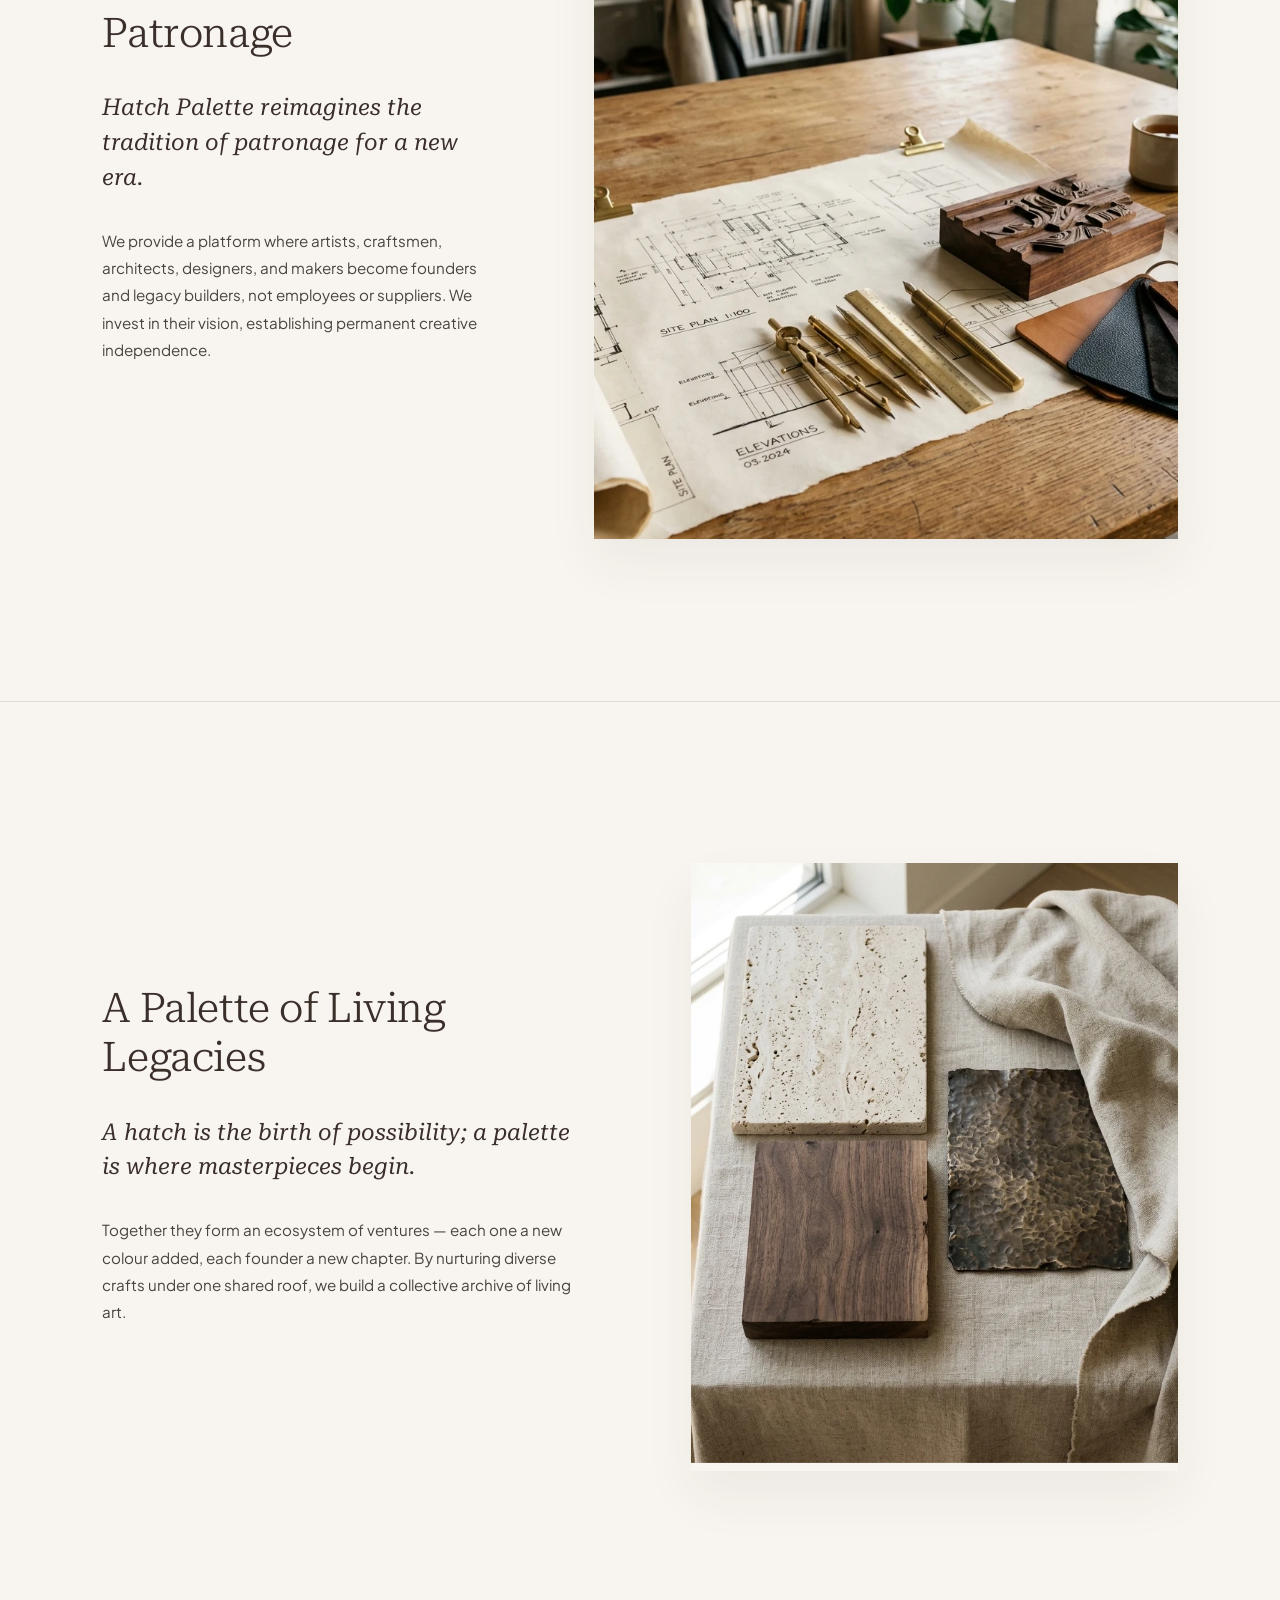
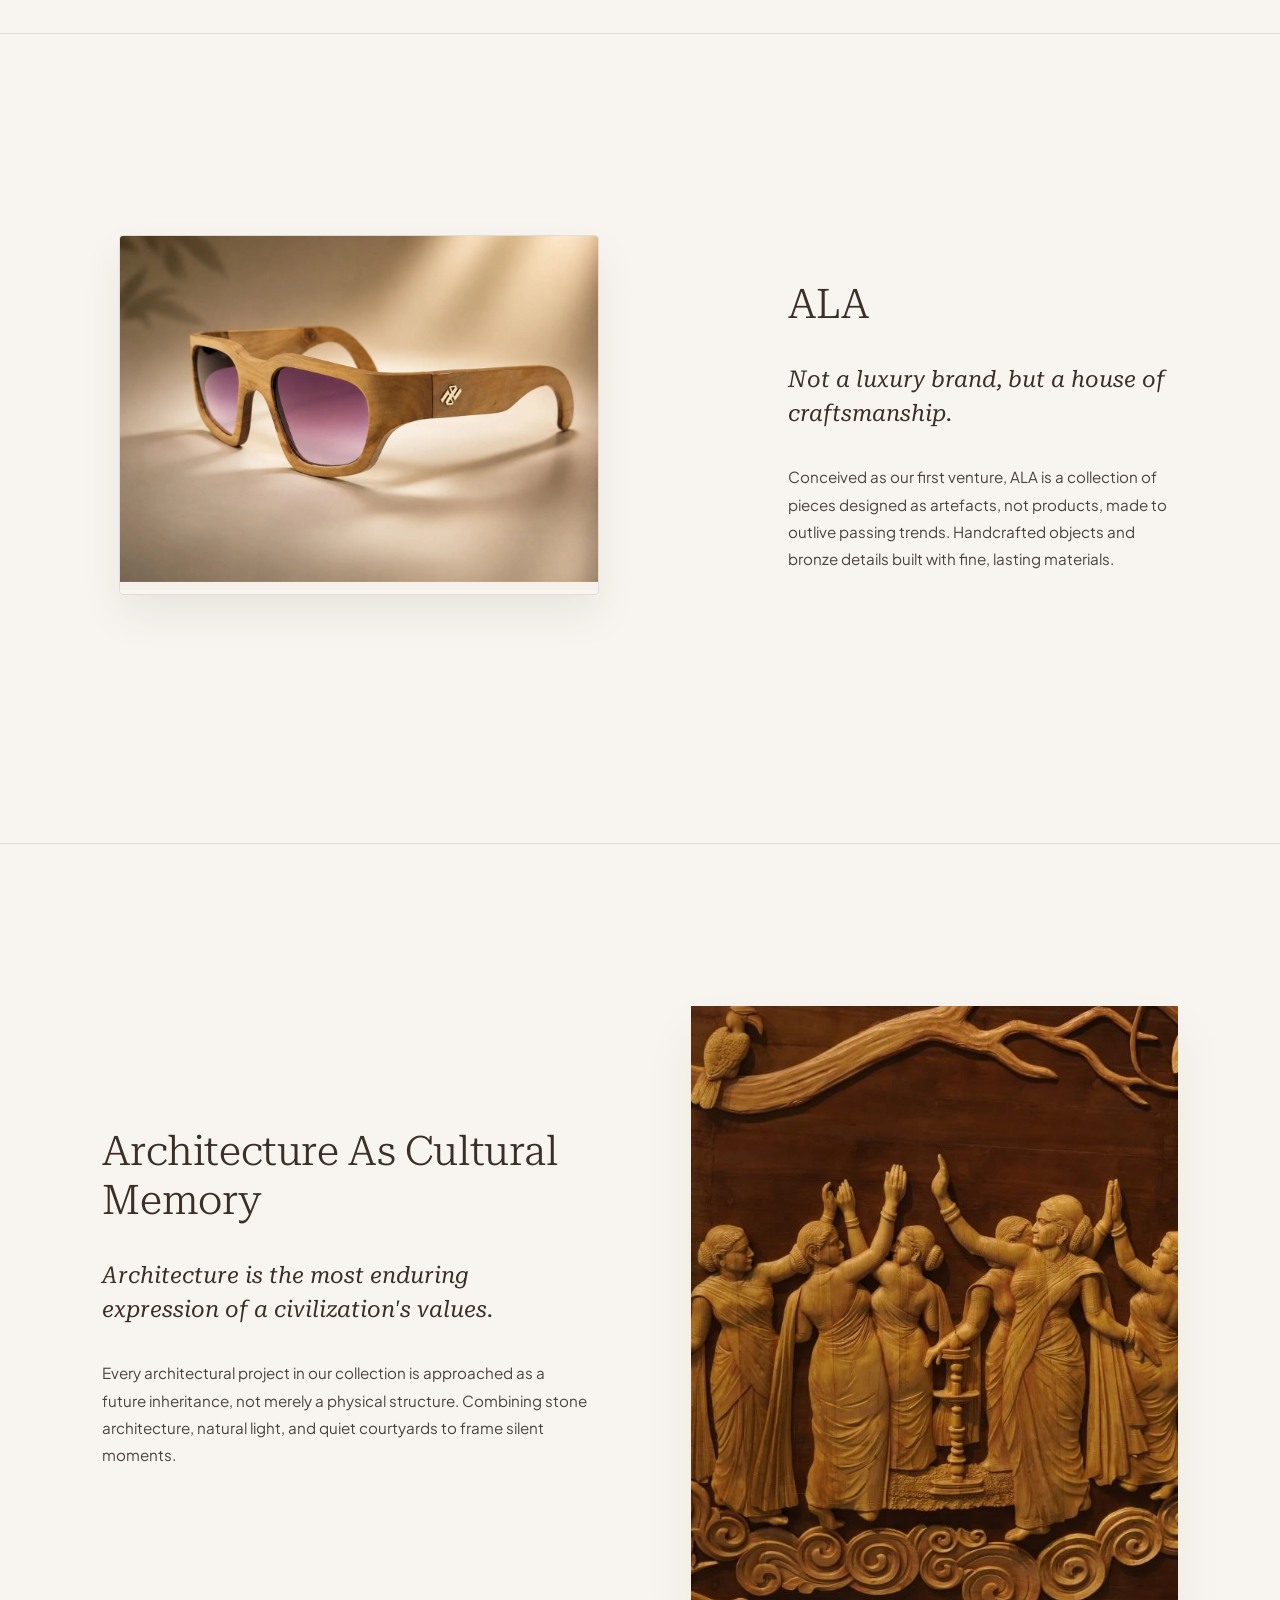
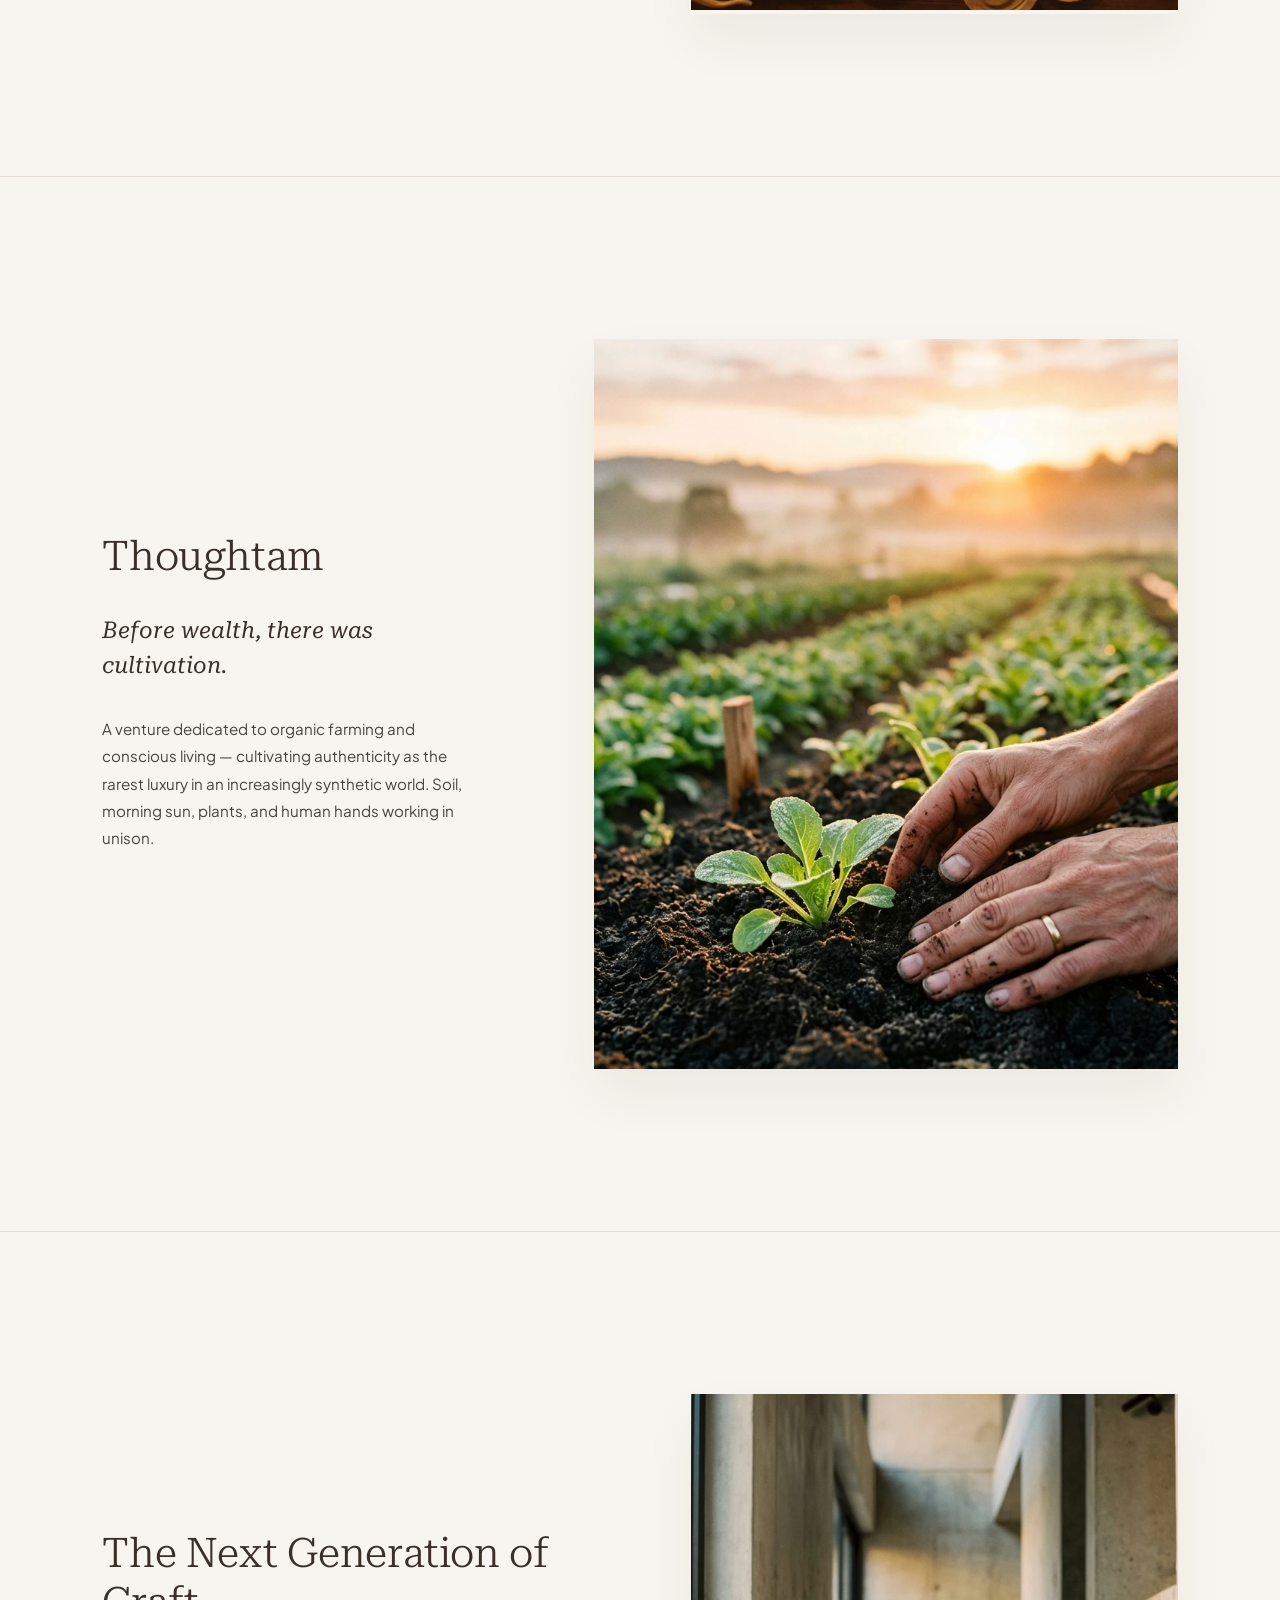
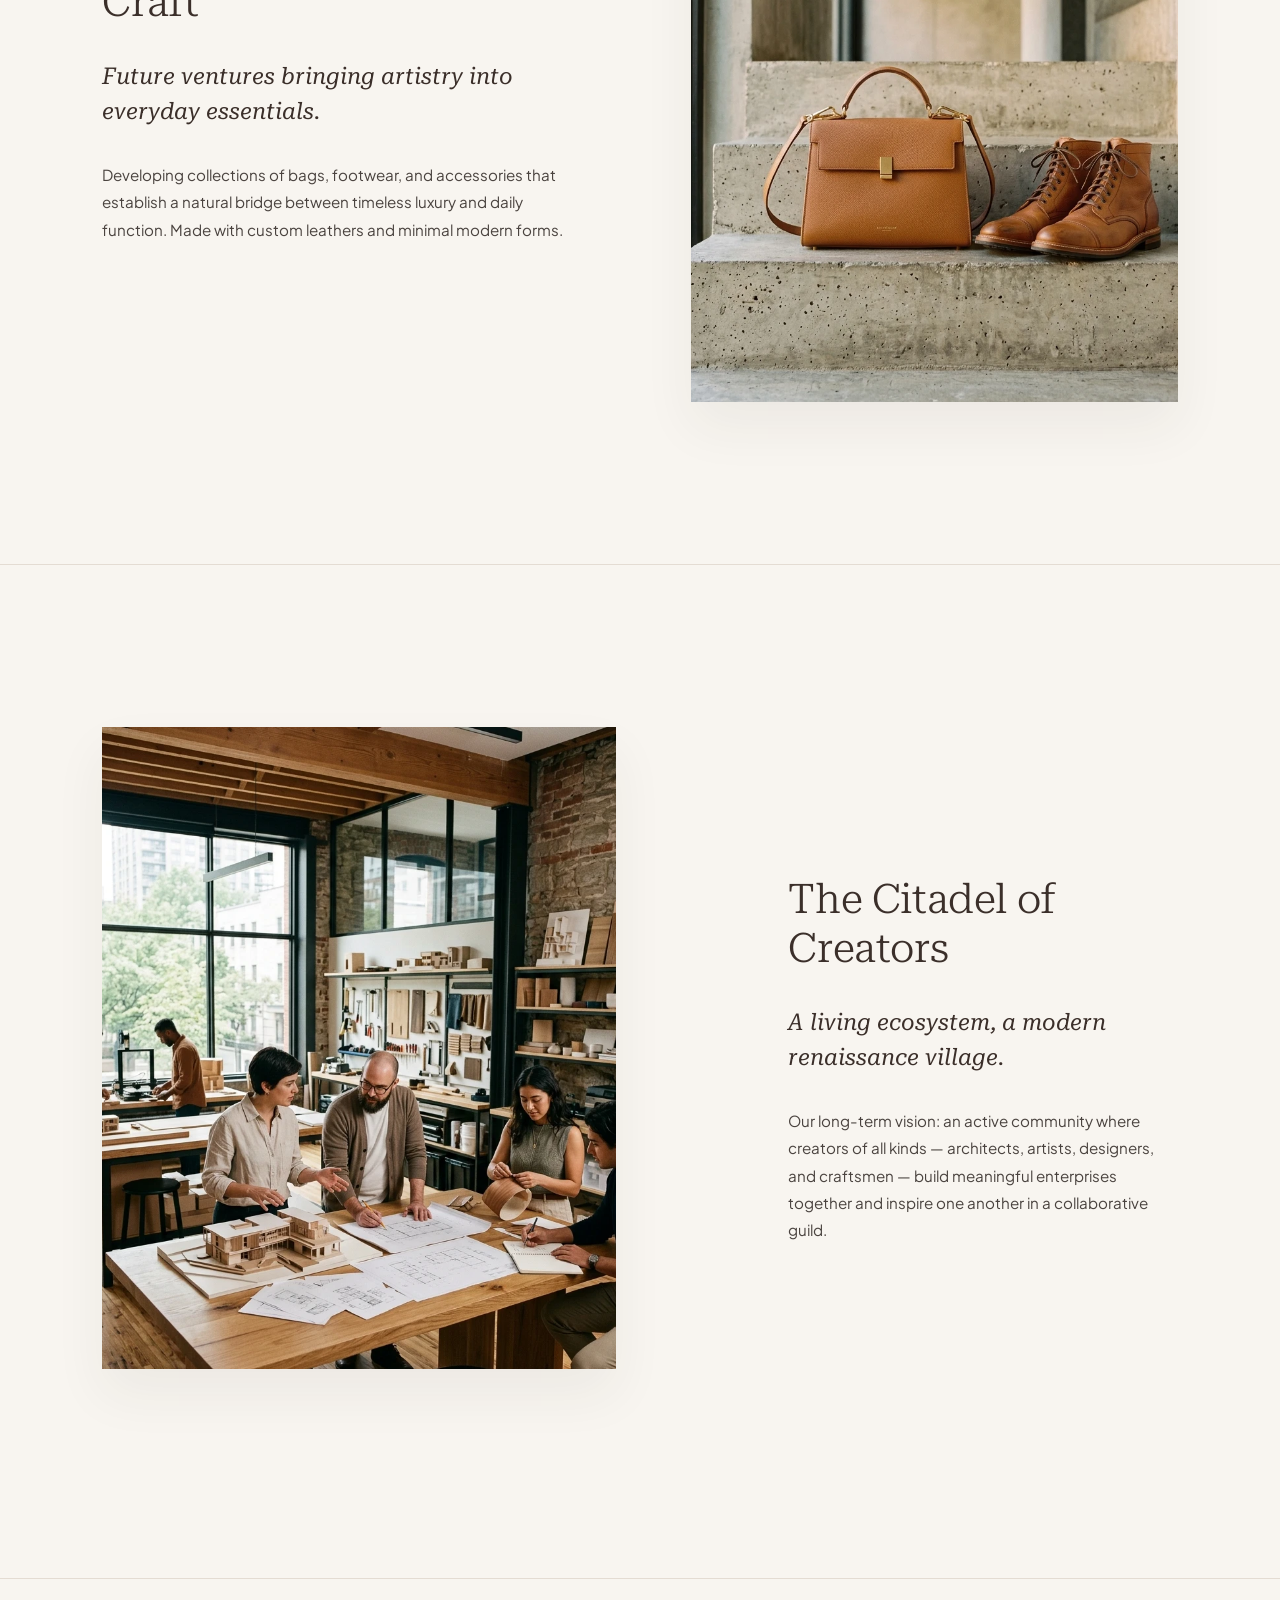
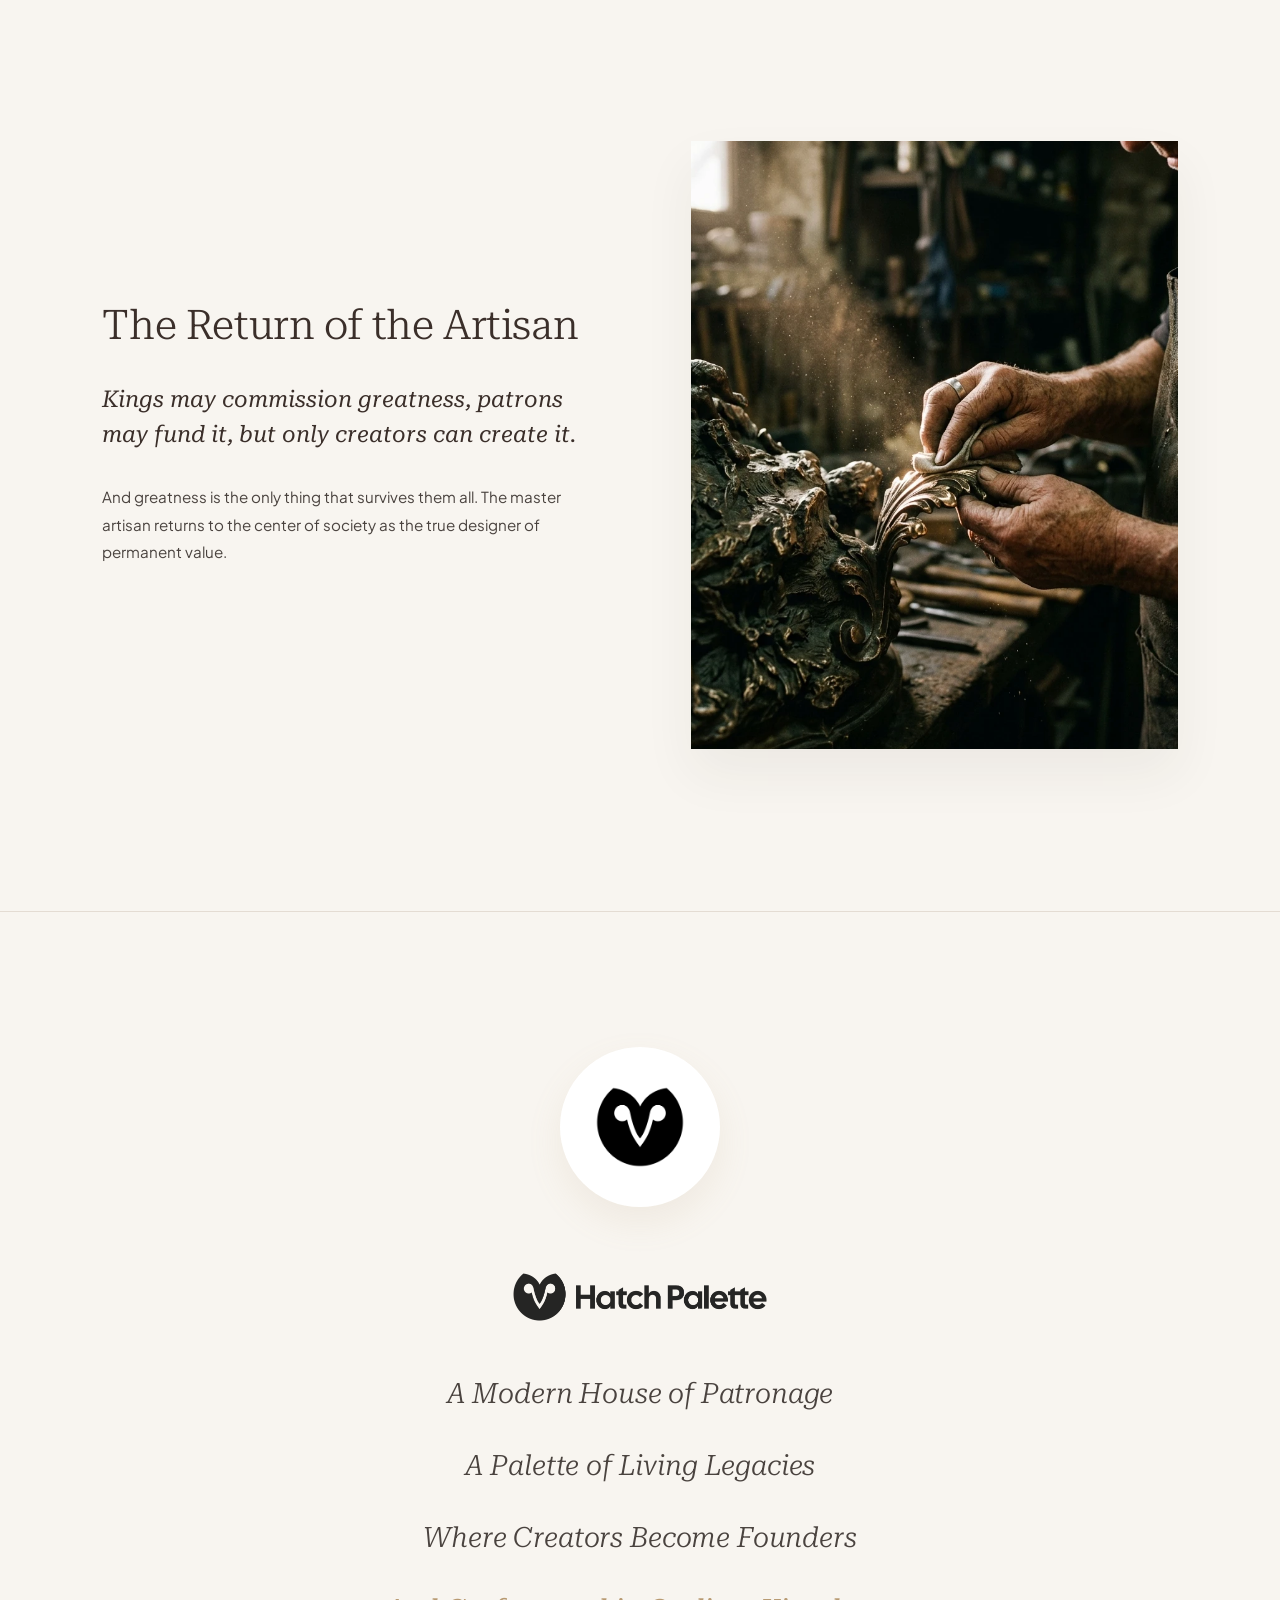
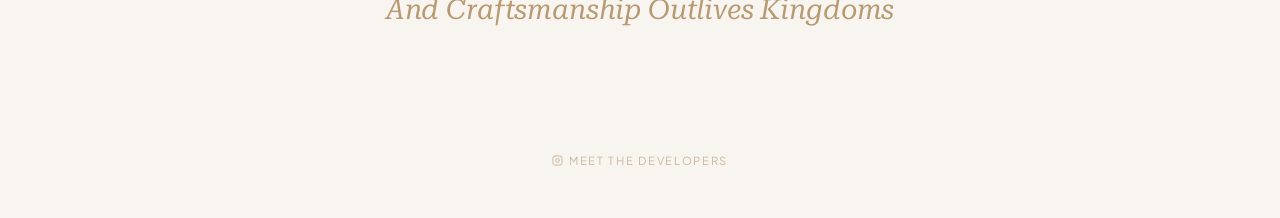
==== commit 13977973: "Update website" ====
--- a/index.html
+++ b/index.html
@@ -53,7 +53,7 @@
     <!-- Glassmorphism Card Container -->
     <div class="launch-card-wrapper">
       <div class="launch-glass-card">
-        
+
         <!-- Header: Logo & Pulsing Status Badge -->
         <div class="launch-header">
           <div class="launch-logo-container">
@@ -67,8 +67,7 @@
 
         <!-- Headline & Tagline -->
         <div class="launch-typography">
-          <h1 class="launch-headline">Craftsmanship Outlives Kingdoms</h1>
-          <p class="launch-subheadline">A Modern House of Patronage</p>
+          <h1 class="launch-headline">Some Stories Can't Be Rushed</h1>
         </div>
 
         <!-- STATE 1: Live Countdown View -->
@@ -126,295 +125,307 @@
     <!-- Background Canvas for Subtle Sandy Wind Wave Animation -->
     <canvas id="bg-wave-canvas"></canvas>
 
-  <!-- Ambient tactile noise filter -->
-  <div class="ambient-noise" aria-hidden="true"></div>
-
-  <!-- Elegant Minimal Header -->
-  <header class="site-header" id="site-header">
-    <div class="header-container">
-      <a href="#" class="logo" id="logo-wordmark">
-        <img src="assets/hp_logo_dark_transparent.webp" alt="Hatch Palette" class="logo-image">
-      </a>
-
-      <span class="header-tagline serif-text">Be the wave</span>
-    </div>
-  </header>
-
-  <!-- Fixed Side ScrollSpy Progress Indicator -->
-  <nav class="side-navigation" aria-label="Story Chapters">
-    <ul class="nav-list">
-      <li class="nav-item"><a href="#hero-section" class="nav-link active"><span class="nav-num">01</span><span
-            class="nav-label">Introduction</span></a></li>
-      <li class="nav-item"><a href="#invisible-hands" class="nav-link"><span class="nav-num">02</span><span
-            class="nav-label">The Hands</span></a></li>
-      <li class="nav-item"><a href="#greatest-luxury" class="nav-link"><span class="nav-num">03</span><span
-            class="nav-label">Permanence</span></a></li>
-      <li class="nav-item"><a href="#modern-patronage" class="nav-link"><span class="nav-num">04</span><span
-            class="nav-label">Patronage</span></a></li>
-      <li class="nav-item"><a href="#palette-legacies" class="nav-link"><span class="nav-num">05</span><span
-            class="nav-label">The Palette</span></a></li>
-      <li class="nav-item"><a href="#ala-venture" class="nav-link"><span class="nav-num">06</span><span
-            class="nav-label">ALA</span></a></li>
-      <li class="nav-item"><a href="#architecture-memory" class="nav-link"><span class="nav-num">07</span><span
-            class="nav-label">Architecture</span></a></li>
-      <li class="nav-item"><a href="#thoughtam-venture" class="nav-link"><span class="nav-num">08</span><span
-            class="nav-label">Thoughtam</span></a></li>
-      <li class="nav-item"><a href="#next-gen-craft" class="nav-link"><span class="nav-num">09</span><span
-            class="nav-label">Next Gen Craft</span></a></li>
-      <li class="nav-item"><a href="#citadel-creators" class="nav-link"><span class="nav-num">10</span><span
-            class="nav-label">Citadel</span></a></li>
-      <li class="nav-item"><a href="#return-artisan" class="nav-link"><span class="nav-num">11</span><span
-            class="nav-label">The Artisan</span></a></li>
-      <li class="nav-item"><a href="#final-statement" class="nav-link"><span class="nav-num">12</span><span
-            class="nav-label">Final Statement</span></a></li>
-    </ul>
-  </nav>
-
-  <!-- Main Story Content -->
-  <main class="main-content" id="main-content">
-
-    <!-- SECTION 1: HERO -->
-    <section class="section hero-section reveal-element" id="hero-section">
-      <div class="hero-layout">
-        <div class="hero-text">
-          <h1 class="hero-headline serif-text fade-up-delay-2">LONG AFTER THE KINGS ARE FORGOTTEN</h1>
-          <p class="hero-subtext fade-up-delay-3">Kingdoms rise and fall, but the work of artisans endures — this is
-            where Hatch Palette begins.</p>
-        </div>
-        <div class="hero-image-container parallax-image" data-speed="0.05">
-          <img src="assets/hero.webp" alt="Ancient carved stone pillar beside a bronze lamp in soft sunlight"
-            class="hero-image">
-        </div>
+    <!-- Ambient tactile noise filter -->
+    <div class="ambient-noise" aria-hidden="true"></div>
+
+    <!-- Elegant Minimal Header -->
+    <header class="site-header" id="site-header">
+      <div class="header-container">
+        <a href="#" class="logo" id="logo-wordmark">
+          <img src="assets/hp_logo_dark_transparent.webp" alt="Hatch Palette" class="logo-image">
+        </a>
+
+        <span class="header-tagline serif-text">Be the wave</span>
       </div>
-    </section>
-
-    <!-- SECTION 2: THE INVISIBLE HANDS BEHIND CIVILIZATION -->
-    <section class="section normal-section reveal-element" id="invisible-hands">
-      <div class="editorial-grid type-asymmetric-left">
-        <div class="grid-images">
-          <div class="main-img-wrapper parallax-image" data-speed="-0.03">
-            <img src="assets/artisan_carving.webp" alt="Master artisan carving stone by hand"
-              class="editorial-image main-image">
-          </div>
-          <div class="secondary-img-wrapper parallax-image" data-speed="0.04">
-            <img src="assets/ancient_architecture.webp" alt="Ancient architecture details"
-              class="editorial-image secondary-image">
-          </div>
-        </div>
-        <div class="grid-text-block">
-          <h2 class="section-title serif-text">The Invisible Hands Behind Civilization</h2>
-          <p class="serif-intro">Every civilization was shaped twice — first by rulers, then by creators.</p>
-          <p class="body-text">Patrons gave opportunity; creators gave immortality. Long after crowns disappear, the
-            artisan's work remains. It is these hands that build the physical memory of our collective history, carving
-            presence out of void.</p>
-        </div>
-      </div>
-    </section>
-
-    <!-- SECTION 3: THE GREATEST LUXURY IS PERMANENCE -->
-    <section class="section normal-section reveal-element" id="greatest-luxury">
-      <div class="editorial-grid type-split-equal">
-        <div class="grid-text-block">
-          <h2 class="section-title serif-text">The Greatest Luxury Is Permanence</h2>
-          <p class="serif-intro">Most things are made for seasons; true luxury is made for generations.</p>
-          <p class="body-text">In a world obsessed with the fleeting and the immediate, Hatch Palette believes the
-            future belongs to those who create meaning, not more. We design and craft with objects and materials meant
-            to outlast timelines.</p>
-        </div>
-        <div class="grid-images single-image-layout">
-          <div class="main-img-wrapper parallax-image" data-speed="0.03">
-            <img src="assets/heirloom_pedestal.webp" alt="Luxury heirloom objects on stone pedestal"
-              class="editorial-image large-single-image">
-          </div>
-        </div>
-      </div>
-    </section>
-
-    <!-- SECTION 4: A MODERN HOUSE OF PATRONAGE -->
-    <section class="section normal-section reveal-element" id="modern-patronage">
-      <div class="editorial-grid type-asymmetric-right">
-        <div class="grid-images single-image-layout">
-          <div class="main-img-wrapper parallax-image" data-speed="-0.02">
-            <img src="assets/modern_workshop.webp" alt="Modern artisan workshop with sketches and tools"
-              class="editorial-image large-single-image">
-          </div>
-        </div>
-        <div class="grid-text-block">
-          <h2 class="section-title serif-text">A Modern House of Patronage</h2>
-          <p class="serif-intro">Hatch Palette reimagines the tradition of patronage for a new era.</p>
-          <p class="body-text">We provide a platform where artists, craftsmen, architects, designers, and makers become
-            founders and legacy builders, not employees or suppliers. We invest in their vision, establishing permanent
-            creative independence.</p>
-        </div>
-      </div>
-    </section>
-
-    <!-- SECTION 5: A PALETTE OF LIVING LEGACIES -->
-    <section class="section normal-section reveal-element" id="palette-legacies">
-      <div class="editorial-grid type-split-equal">
-        <div class="grid-text-block">
-          <h2 class="section-title serif-text">A Palette of Living Legacies</h2>
-          <p class="serif-intro">A hatch is the birth of possibility; a palette is where masterpieces begin.</p>
-          <p class="body-text">Together they form an ecosystem of ventures — each one a new colour added, each founder a
-            new chapter. By nurturing diverse crafts under one shared roof, we build a collective archive of living art.
-          </p>
-        </div>
-        <div class="grid-images single-image-layout">
-          <div class="main-img-wrapper parallax-image" data-speed="0.04">
-            <img src="assets/textures_palette.webp" alt="Abstract artistic palette of textures"
-              class="editorial-image large-single-image">
-          </div>
-        </div>
-      </div>
-    </section>
-
-    <!-- SECTION 6: ALA -->
-    <section class="section normal-section reveal-element" id="ala-venture">
-      <div class="editorial-grid type-asymmetric-left">
-        <div class="grid-images single-image-layout">
-          <div class="main-img-wrapper parallax-image" data-speed="-0.04">
-            <img src="assets/ala pic 2.webp" alt="Luxury wooden sunglasses artefact"
-              class="editorial-image large-single-image">
-          </div>
-        </div>
-        <div class="grid-text-block">
-          <h2 class="section-title serif-text">ALA</h2>
-          <p class="serif-intro">Not a luxury brand, but a house of craftsmanship.</p>
-          <p class="body-text">Conceived as our first venture, ALA is a collection of pieces designed as artefacts, not
-            products, made to outlive passing trends. Handcrafted objects and bronze details built with fine, lasting
-            materials.</p>
-        </div>
-      </div>
-    </section>
-
-    <!-- SECTION 7: ARCHITECTURE AS CULTURAL MEMORY -->
-    <section class="section normal-section reveal-element" id="architecture-memory">
-      <div class="editorial-grid type-split-equal">
-        <div class="grid-text-block">
-          <h2 class="section-title serif-text">Architecture As Cultural Memory</h2>
-          <p class="serif-intro">Architecture is the most enduring expression of a civilization's values.</p>
-          <p class="body-text">Every architectural project in our collection is approached as a future inheritance, not
-            merely a physical structure. Combining stone architecture, natural light, and quiet courtyards to frame
-            silent moments.</p>
-        </div>
-        <div class="grid-images single-image-layout">
-          <div class="main-img-wrapper parallax-image" data-speed="0.03">
-            <img src="assets/wood_carving.webp" alt="Timeless wooden relief carving of figures"
-              class="editorial-image large-single-image">
-          </div>
-        </div>
-      </div>
-    </section>
-
-    <!-- SECTION 8: THOUGHTAM -->
-    <section class="section normal-section reveal-element" id="thoughtam-venture">
-      <div class="editorial-grid type-asymmetric-right">
-        <div class="grid-images single-image-layout">
-          <div class="main-img-wrapper parallax-image" data-speed="-0.03">
-            <img src="assets/thoughtam_farm.webp" alt="Organic farming landscape at morning sunlight"
-              class="editorial-image large-single-image">
-          </div>
-        </div>
-        <div class="grid-text-block">
-          <h2 class="section-title serif-text">Thoughtam</h2>
-          <p class="serif-intro">Before wealth, there was cultivation.</p>
-          <p class="body-text">A venture dedicated to organic farming and conscious living — cultivating authenticity as
-            the rarest luxury in an increasingly synthetic world. Soil, morning sun, plants, and human hands working in
-            unison.</p>
-        </div>
-      </div>
-    </section>
-
-    <!-- SECTION 9: THE NEXT GENERATION OF CRAFT -->
-    <section class="section normal-section reveal-element" id="next-gen-craft">
-      <div class="editorial-grid type-split-equal">
-        <div class="grid-text-block">
-          <h2 class="section-title serif-text">The Next Generation of Craft</h2>
-          <p class="serif-intro">Future ventures bringing artistry into everyday essentials.</p>
-          <p class="body-text">Developing collections of bags, footwear, and accessories that establish a natural bridge
-            between timeless luxury and daily function. Made with custom leathers and minimal modern forms.</p>
-        </div>
-        <div class="grid-images single-image-layout">
-          <div class="main-img-wrapper parallax-image" data-speed="0.02">
-            <img src="assets/lifestyle_products.webp" alt="Premium lifestyle leather products"
-              class="editorial-image large-single-image">
-          </div>
-        </div>
-      </div>
-    </section>
-
-    <!-- SECTION 10: THE CITADEL OF CREATORS -->
-    <section class="section normal-section reveal-element" id="citadel-creators">
-      <div class="editorial-grid type-asymmetric-left">
-        <div class="grid-images single-image-layout">
-          <div class="main-img-wrapper parallax-image" data-speed="-0.02">
-            <img src="assets/citadel_creators.webp" alt="Collaborative studio with designers and architects"
-              class="editorial-image large-single-image">
-          </div>
-        </div>
-        <div class="grid-text-block">
-          <h2 class="section-title serif-text">The Citadel of Creators</h2>
-          <p class="serif-intro">A living ecosystem, a modern renaissance village.</p>
-          <p class="body-text">Our long-term vision: an active community where creators of all kinds — architects,
-            artists, designers, and craftsmen — build meaningful enterprises together and inspire one another in a
-            collaborative guild.</p>
-        </div>
-      </div>
-    </section>
-
-    <!-- SECTION 11: THE RETURN OF THE ARTISAN -->
-    <section class="section normal-section reveal-element" id="return-artisan">
-      <div class="editorial-grid type-split-equal">
-        <div class="grid-text-block">
-          <h2 class="section-title serif-text">The Return of the Artisan</h2>
-          <p class="serif-intro">Kings may commission greatness, patrons may fund it, but only creators can create it.
-          </p>
-          <p class="body-text">And greatness is the only thing that survives them all. The master artisan returns to the
-            center of society as the true designer of permanent value.</p>
-        </div>
-        <div class="grid-images single-image-layout">
-          <div class="main-img-wrapper parallax-image" data-speed="0.04">
-            <img src="assets/artisan_finishing.webp" alt="Master artisan finishing a bronze masterpiece"
-              class="editorial-image large-single-image">
-          </div>
-        </div>
-      </div>
-    </section>
-
-    <!-- SECTION 12: FINAL STATEMENT & INQUIRY -->
-    <section class="section final-section reveal-element" id="final-statement">
-      <div class="final-layout">
-        <div class="final-image-container">
-          <img src="assets/hp_icon_dark.webp" alt="Hatch Palette Icon" class="final-emblem-image">
-        </div>
-        <div class="final-text">
-          <div class="final-logo-container">
-            <img src="assets/hp_logo_dark_transparent.webp" alt="Hatch Palette" class="final-logo-image">
-          </div>
-          <ul class="manifesto-lines serif-text">
-            <li>A Modern House of Patronage</li>
-            <li>A Palette of Living Legacies</li>
-            <li>Where Creators Become Founders</li>
-            <li>And Craftsmanship Outlives Kingdoms</li>
-          </ul>
-
-
-          <footer class="footer-bottom">
-            <p class="dev-credits"><a
-                href="https://www.instagram.com/intellex.web?utm_source=ig_web_button_share_sheet&igsh=ZDNlZDc0MzIxNw=="
-                target="_blank" rel="noopener noreferrer" class="developer-link"><svg xmlns="http://www.w3.org/2000/svg"
-                  width="12" height="12" viewBox="0 0 24 24" fill="none" stroke="currentColor" stroke-width="2"
-                  stroke-linecap="round" stroke-linejoin="round" class="instagram-icon">
-                  <rect x="2" y="2" width="20" height="20" rx="5" ry="5"></rect>
-                  <path d="M16 11.37A4 4 0 1 1 12.63 8 4 4 0 0 1 16 11.37z"></path>
-                  <line x1="17.5" y1="6.5" x2="17.51" y2="6.5"></line>
-                </svg>Meet the Developers</a></p>
-          </footer>
-        </div>
-      </div>
-    </section>
-
-  </main>
+    </header>
+
+    <!-- Fixed Side ScrollSpy Progress Indicator -->
+    <nav class="side-navigation" aria-label="Story Chapters">
+      <ul class="nav-list">
+        <li class="nav-item"><a href="#hero-section" class="nav-link active"><span class="nav-num">01</span><span
+              class="nav-label">Introduction</span></a></li>
+        <li class="nav-item"><a href="#invisible-hands" class="nav-link"><span class="nav-num">02</span><span
+              class="nav-label">The Hands</span></a></li>
+        <li class="nav-item"><a href="#greatest-luxury" class="nav-link"><span class="nav-num">03</span><span
+              class="nav-label">Permanence</span></a></li>
+        <li class="nav-item"><a href="#modern-patronage" class="nav-link"><span class="nav-num">04</span><span
+              class="nav-label">Patronage</span></a></li>
+        <li class="nav-item"><a href="#palette-legacies" class="nav-link"><span class="nav-num">05</span><span
+              class="nav-label">The Palette</span></a></li>
+        <li class="nav-item"><a href="#ala-venture" class="nav-link"><span class="nav-num">06</span><span
+              class="nav-label">ALA</span></a></li>
+        <li class="nav-item"><a href="#architecture-memory" class="nav-link"><span class="nav-num">07</span><span
+              class="nav-label">Architecture</span></a></li>
+        <li class="nav-item"><a href="#thoughtam-venture" class="nav-link"><span class="nav-num">08</span><span
+              class="nav-label">Thoughtam</span></a></li>
+        <li class="nav-item"><a href="#next-gen-craft" class="nav-link"><span class="nav-num">09</span><span
+              class="nav-label">Next Gen Craft</span></a></li>
+        <li class="nav-item"><a href="#citadel-creators" class="nav-link"><span class="nav-num">10</span><span
+              class="nav-label">Citadel</span></a></li>
+        <li class="nav-item"><a href="#return-artisan" class="nav-link"><span class="nav-num">11</span><span
+              class="nav-label">The Artisan</span></a></li>
+        <li class="nav-item"><a href="#final-statement" class="nav-link"><span class="nav-num">12</span><span
+              class="nav-label">Final Statement</span></a></li>
+      </ul>
+    </nav>
+
+    <!-- Main Story Content -->
+    <main class="main-content" id="main-content">
+
+      <!-- SECTION 1: HERO -->
+      <section class="section hero-section reveal-element" id="hero-section">
+        <div class="hero-layout">
+          <div class="hero-text">
+            <h1 class="hero-headline serif-text fade-up-delay-2">LONG AFTER THE KINGS ARE FORGOTTEN</h1>
+            <p class="hero-subtext fade-up-delay-3">Kingdoms rise and fall, but the work of artisans endures — this is
+              where Hatch Palette begins.</p>
+          </div>
+          <div class="hero-image-container parallax-image" data-speed="0.05">
+            <img src="assets/hero.webp" alt="Ancient carved stone pillar beside a bronze lamp in soft sunlight"
+              class="hero-image">
+          </div>
+        </div>
+      </section>
+
+      <!-- SECTION 2: THE INVISIBLE HANDS BEHIND CIVILIZATION -->
+      <section class="section normal-section reveal-element" id="invisible-hands">
+        <div class="editorial-grid type-asymmetric-left">
+          <div class="grid-images">
+            <div class="main-img-wrapper parallax-image" data-speed="-0.03">
+              <img src="assets/artisan_carving.webp" alt="Master artisan carving stone by hand"
+                class="editorial-image main-image">
+            </div>
+            <div class="secondary-img-wrapper parallax-image" data-speed="0.04">
+              <img src="assets/ancient_architecture.webp" alt="Ancient architecture details"
+                class="editorial-image secondary-image">
+            </div>
+          </div>
+          <div class="grid-text-block">
+            <h2 class="section-title serif-text">The Invisible Hands Behind Civilization</h2>
+            <p class="serif-intro">Every civilization was shaped twice — first by rulers, then by creators.</p>
+            <p class="body-text">Patrons gave opportunity; creators gave immortality. Long after crowns disappear, the
+              artisan's work remains. It is these hands that build the physical memory of our collective history,
+              carving
+              presence out of void.</p>
+          </div>
+        </div>
+      </section>
+
+      <!-- SECTION 3: THE GREATEST LUXURY IS PERMANENCE -->
+      <section class="section normal-section reveal-element" id="greatest-luxury">
+        <div class="editorial-grid type-split-equal">
+          <div class="grid-text-block">
+            <h2 class="section-title serif-text">The Greatest Luxury Is Permanence</h2>
+            <p class="serif-intro">Most things are made for seasons; true luxury is made for generations.</p>
+            <p class="body-text">In a world obsessed with the fleeting and the immediate, Hatch Palette believes the
+              future belongs to those who create meaning, not more. We design and craft with objects and materials meant
+              to outlast timelines.</p>
+          </div>
+          <div class="grid-images single-image-layout">
+            <div class="main-img-wrapper parallax-image" data-speed="0.03">
+              <img src="assets/heirloom_pedestal.webp" alt="Luxury heirloom objects on stone pedestal"
+                class="editorial-image large-single-image">
+            </div>
+          </div>
+        </div>
+      </section>
+
+      <!-- SECTION 4: A MODERN HOUSE OF PATRONAGE -->
+      <section class="section normal-section reveal-element" id="modern-patronage">
+        <div class="editorial-grid type-asymmetric-right">
+          <div class="grid-images single-image-layout">
+            <div class="main-img-wrapper parallax-image" data-speed="-0.02">
+              <img src="assets/modern_workshop.webp" alt="Modern artisan workshop with sketches and tools"
+                class="editorial-image large-single-image">
+            </div>
+          </div>
+          <div class="grid-text-block">
+            <h2 class="section-title serif-text">A Modern House of Patronage</h2>
+            <p class="serif-intro">Hatch Palette reimagines the tradition of patronage for a new era.</p>
+            <p class="body-text">We provide a platform where artists, craftsmen, architects, designers, and makers
+              become
+              founders and legacy builders, not employees or suppliers. We invest in their vision, establishing
+              permanent
+              creative independence.</p>
+          </div>
+        </div>
+      </section>
+
+      <!-- SECTION 5: A PALETTE OF LIVING LEGACIES -->
+      <section class="section normal-section reveal-element" id="palette-legacies">
+        <div class="editorial-grid type-split-equal">
+          <div class="grid-text-block">
+            <h2 class="section-title serif-text">A Palette of Living Legacies</h2>
+            <p class="serif-intro">A hatch is the birth of possibility; a palette is where masterpieces begin.</p>
+            <p class="body-text">Together they form an ecosystem of ventures — each one a new colour added, each founder
+              a
+              new chapter. By nurturing diverse crafts under one shared roof, we build a collective archive of living
+              art.
+            </p>
+          </div>
+          <div class="grid-images single-image-layout">
+            <div class="main-img-wrapper parallax-image" data-speed="0.04">
+              <img src="assets/textures_palette.webp" alt="Abstract artistic palette of textures"
+                class="editorial-image large-single-image">
+            </div>
+          </div>
+        </div>
+      </section>
+
+      <!-- SECTION 6: ALA -->
+      <section class="section normal-section reveal-element" id="ala-venture">
+        <div class="editorial-grid type-asymmetric-left">
+          <div class="grid-images single-image-layout">
+            <div class="main-img-wrapper parallax-image" data-speed="-0.04">
+              <img src="assets/ala pic 2.webp" alt="Luxury wooden sunglasses artefact"
+                class="editorial-image large-single-image">
+            </div>
+          </div>
+          <div class="grid-text-block">
+            <h2 class="section-title serif-text">ALA</h2>
+            <p class="serif-intro">Not a luxury brand, but a house of craftsmanship.</p>
+            <p class="body-text">Conceived as our first venture, ALA is a collection of pieces designed as artefacts,
+              not
+              products, made to outlive passing trends. Handcrafted objects and bronze details built with fine, lasting
+              materials.</p>
+          </div>
+        </div>
+      </section>
+
+      <!-- SECTION 7: ARCHITECTURE AS CULTURAL MEMORY -->
+      <section class="section normal-section reveal-element" id="architecture-memory">
+        <div class="editorial-grid type-split-equal">
+          <div class="grid-text-block">
+            <h2 class="section-title serif-text">Architecture As Cultural Memory</h2>
+            <p class="serif-intro">Architecture is the most enduring expression of a civilization's values.</p>
+            <p class="body-text">Every architectural project in our collection is approached as a future inheritance,
+              not
+              merely a physical structure. Combining stone architecture, natural light, and quiet courtyards to frame
+              silent moments.</p>
+          </div>
+          <div class="grid-images single-image-layout">
+            <div class="main-img-wrapper parallax-image" data-speed="0.03">
+              <img src="assets/wood_carving.webp" alt="Timeless wooden relief carving of figures"
+                class="editorial-image large-single-image">
+            </div>
+          </div>
+        </div>
+      </section>
+
+      <!-- SECTION 8: THOUGHTAM -->
+      <section class="section normal-section reveal-element" id="thoughtam-venture">
+        <div class="editorial-grid type-asymmetric-right">
+          <div class="grid-images single-image-layout">
+            <div class="main-img-wrapper parallax-image" data-speed="-0.03">
+              <img src="assets/thoughtam_farm.webp" alt="Organic farming landscape at morning sunlight"
+                class="editorial-image large-single-image">
+            </div>
+          </div>
+          <div class="grid-text-block">
+            <h2 class="section-title serif-text">Thoughtam</h2>
+            <p class="serif-intro">Before wealth, there was cultivation.</p>
+            <p class="body-text">A venture dedicated to organic farming and conscious living — cultivating authenticity
+              as
+              the rarest luxury in an increasingly synthetic world. Soil, morning sun, plants, and human hands working
+              in
+              unison.</p>
+          </div>
+        </div>
+      </section>
+
+      <!-- SECTION 9: THE NEXT GENERATION OF CRAFT -->
+      <section class="section normal-section reveal-element" id="next-gen-craft">
+        <div class="editorial-grid type-split-equal">
+          <div class="grid-text-block">
+            <h2 class="section-title serif-text">The Next Generation of Craft</h2>
+            <p class="serif-intro">Future ventures bringing artistry into everyday essentials.</p>
+            <p class="body-text">Developing collections of bags, footwear, and accessories that establish a natural
+              bridge
+              between timeless luxury and daily function. Made with custom leathers and minimal modern forms.</p>
+          </div>
+          <div class="grid-images single-image-layout">
+            <div class="main-img-wrapper parallax-image" data-speed="0.02">
+              <img src="assets/lifestyle_products.webp" alt="Premium lifestyle leather products"
+                class="editorial-image large-single-image">
+            </div>
+          </div>
+        </div>
+      </section>
+
+      <!-- SECTION 10: THE CITADEL OF CREATORS -->
+      <section class="section normal-section reveal-element" id="citadel-creators">
+        <div class="editorial-grid type-asymmetric-left">
+          <div class="grid-images single-image-layout">
+            <div class="main-img-wrapper parallax-image" data-speed="-0.02">
+              <img src="assets/citadel_creators.webp" alt="Collaborative studio with designers and architects"
+                class="editorial-image large-single-image">
+            </div>
+          </div>
+          <div class="grid-text-block">
+            <h2 class="section-title serif-text">The Citadel of Creators</h2>
+            <p class="serif-intro">A living ecosystem, a modern renaissance village.</p>
+            <p class="body-text">Our long-term vision: an active community where creators of all kinds — architects,
+              artists, designers, and craftsmen — build meaningful enterprises together and inspire one another in a
+              collaborative guild.</p>
+          </div>
+        </div>
+      </section>
+
+      <!-- SECTION 11: THE RETURN OF THE ARTISAN -->
+      <section class="section normal-section reveal-element" id="return-artisan">
+        <div class="editorial-grid type-split-equal">
+          <div class="grid-text-block">
+            <h2 class="section-title serif-text">The Return of the Artisan</h2>
+            <p class="serif-intro">Kings may commission greatness, patrons may fund it, but only creators can create it.
+            </p>
+            <p class="body-text">And greatness is the only thing that survives them all. The master artisan returns to
+              the
+              center of society as the true designer of permanent value.</p>
+          </div>
+          <div class="grid-images single-image-layout">
+            <div class="main-img-wrapper parallax-image" data-speed="0.04">
+              <img src="assets/artisan_finishing.webp" alt="Master artisan finishing a bronze masterpiece"
+                class="editorial-image large-single-image">
+            </div>
+          </div>
+        </div>
+      </section>
+
+      <!-- SECTION 12: FINAL STATEMENT & INQUIRY -->
+      <section class="section final-section reveal-element" id="final-statement">
+        <div class="final-layout">
+          <div class="final-image-container">
+            <img src="assets/hp_icon_dark.webp" alt="Hatch Palette Icon" class="final-emblem-image">
+          </div>
+          <div class="final-text">
+            <div class="final-logo-container">
+              <img src="assets/hp_logo_dark_transparent.webp" alt="Hatch Palette" class="final-logo-image">
+            </div>
+            <ul class="manifesto-lines serif-text">
+              <li>A Modern House of Patronage</li>
+              <li>A Palette of Living Legacies</li>
+              <li>Where Creators Become Founders</li>
+              <li>And Craftsmanship Outlives Kingdoms</li>
+            </ul>
+
+
+            <footer class="footer-bottom">
+              <p class="dev-credits"><a
+                  href="https://www.instagram.com/intellex.web?utm_source=ig_web_button_share_sheet&igsh=ZDNlZDc0MzIxNw=="
+                  target="_blank" rel="noopener noreferrer" class="developer-link"><svg
+                    xmlns="http://www.w3.org/2000/svg" width="12" height="12" viewBox="0 0 24 24" fill="none"
+                    stroke="currentColor" stroke-width="2" stroke-linecap="round" stroke-linejoin="round"
+                    class="instagram-icon">
+                    <rect x="2" y="2" width="20" height="20" rx="5" ry="5"></rect>
+                    <path d="M16 11.37A4 4 0 1 1 12.63 8 4 4 0 0 1 16 11.37z"></path>
+                    <line x1="17.5" y1="6.5" x2="17.51" y2="6.5"></line>
+                  </svg>Meet the Developers</a></p>
+            </footer>
+          </div>
+        </div>
+      </section>
+
+    </main>
   </div> <!-- /#website-content -->
 
   <!-- Local Script -->
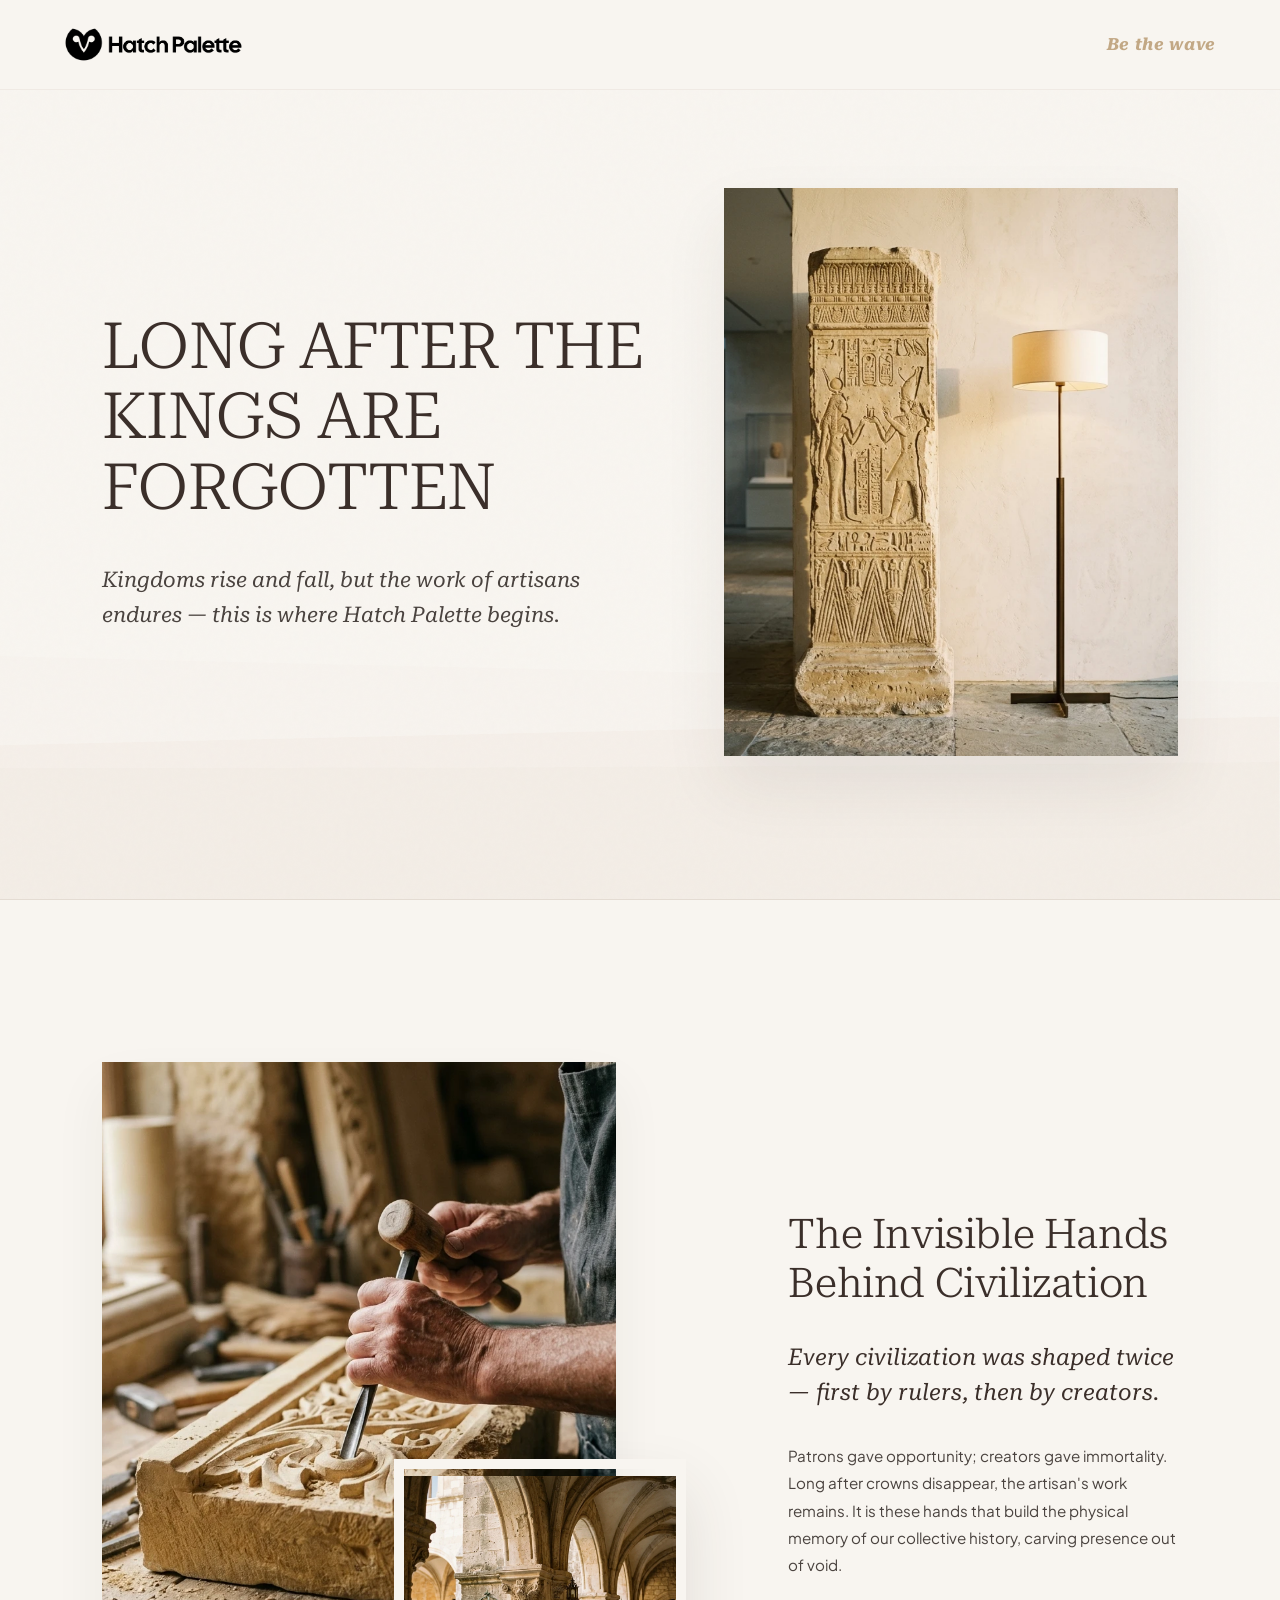
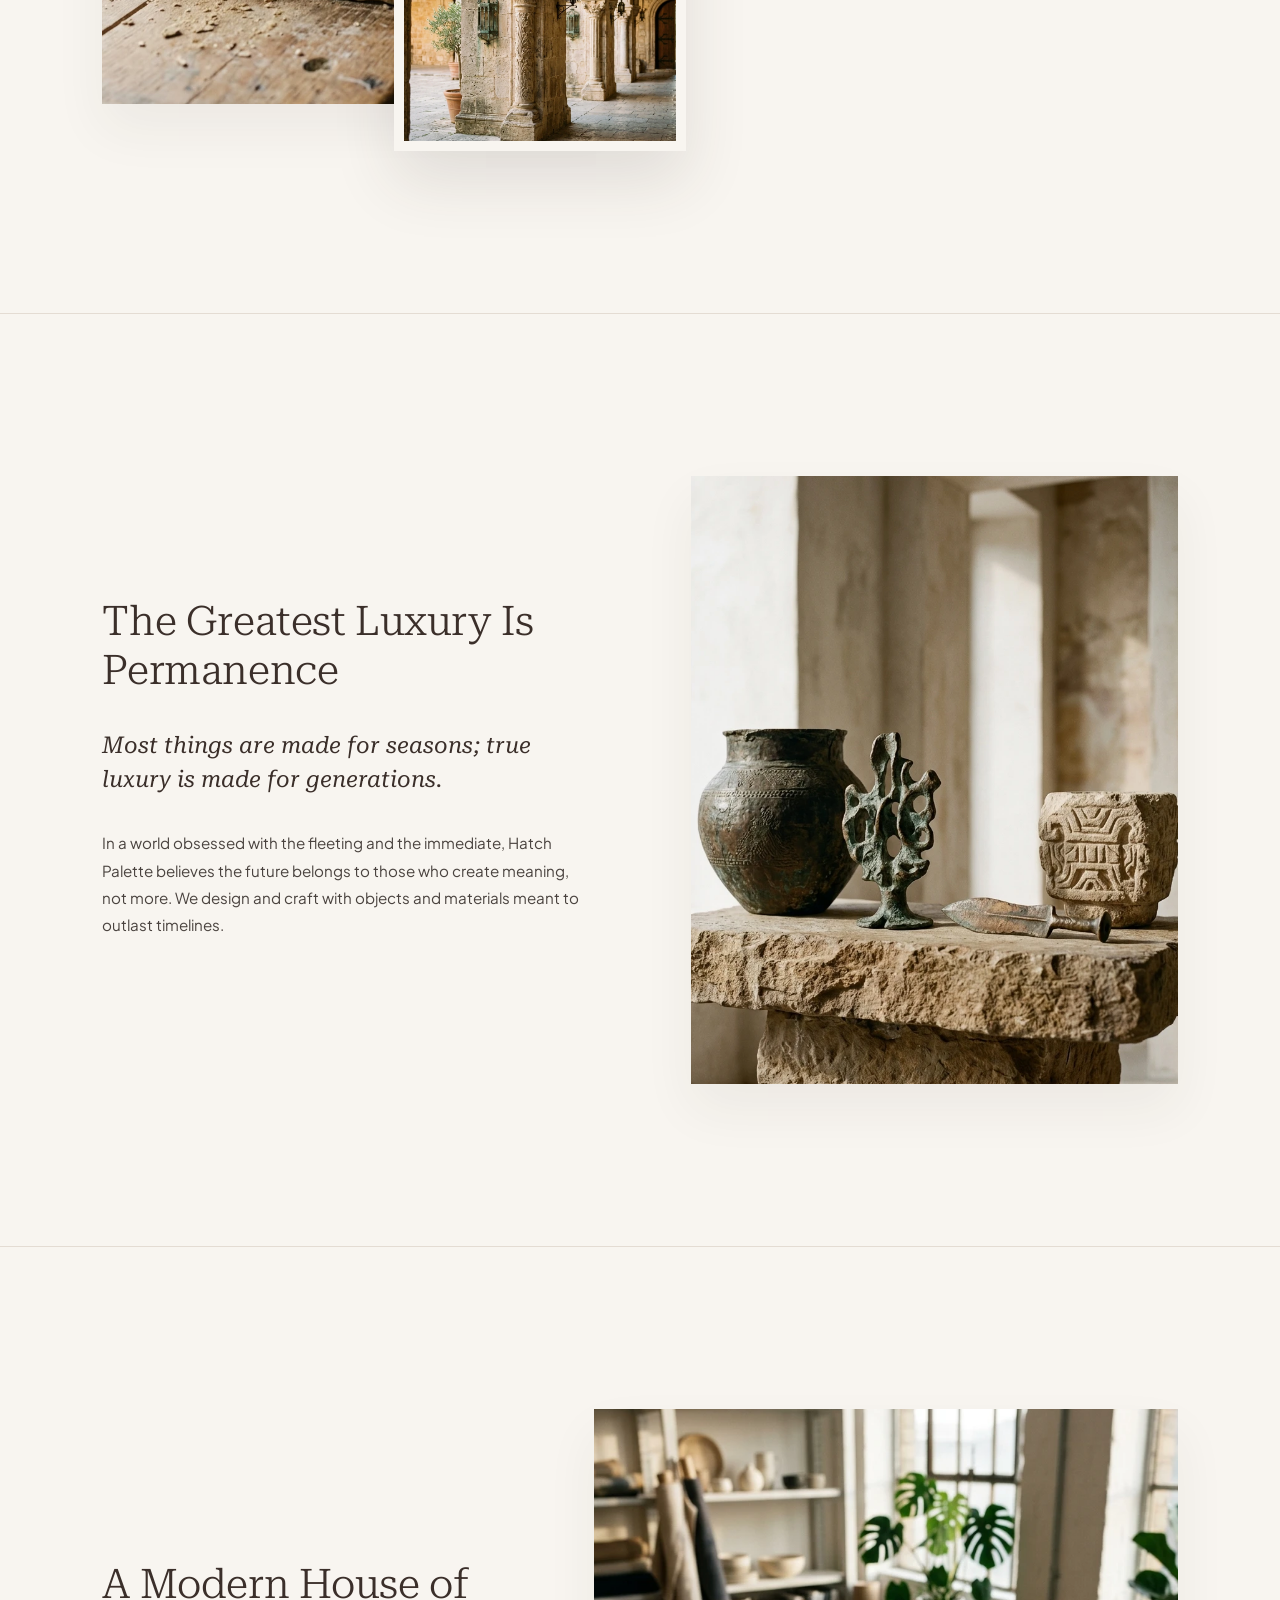
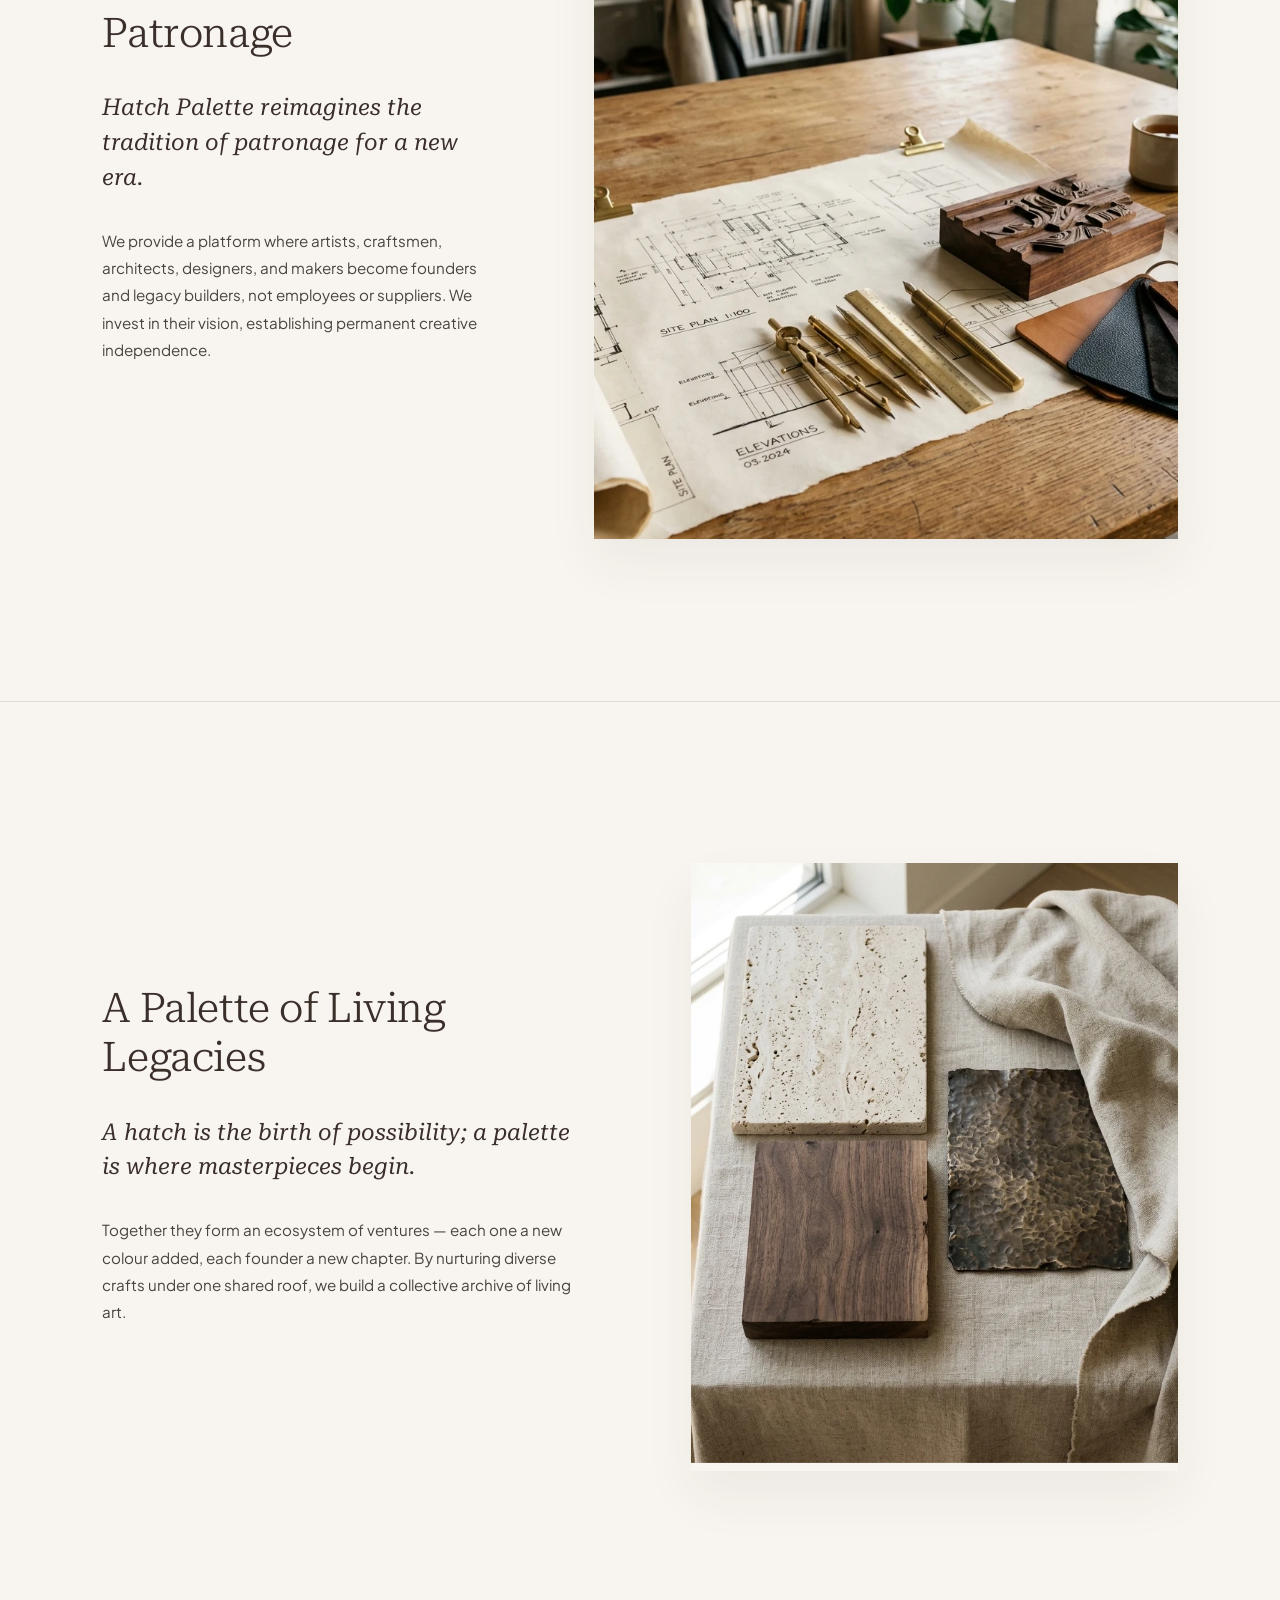
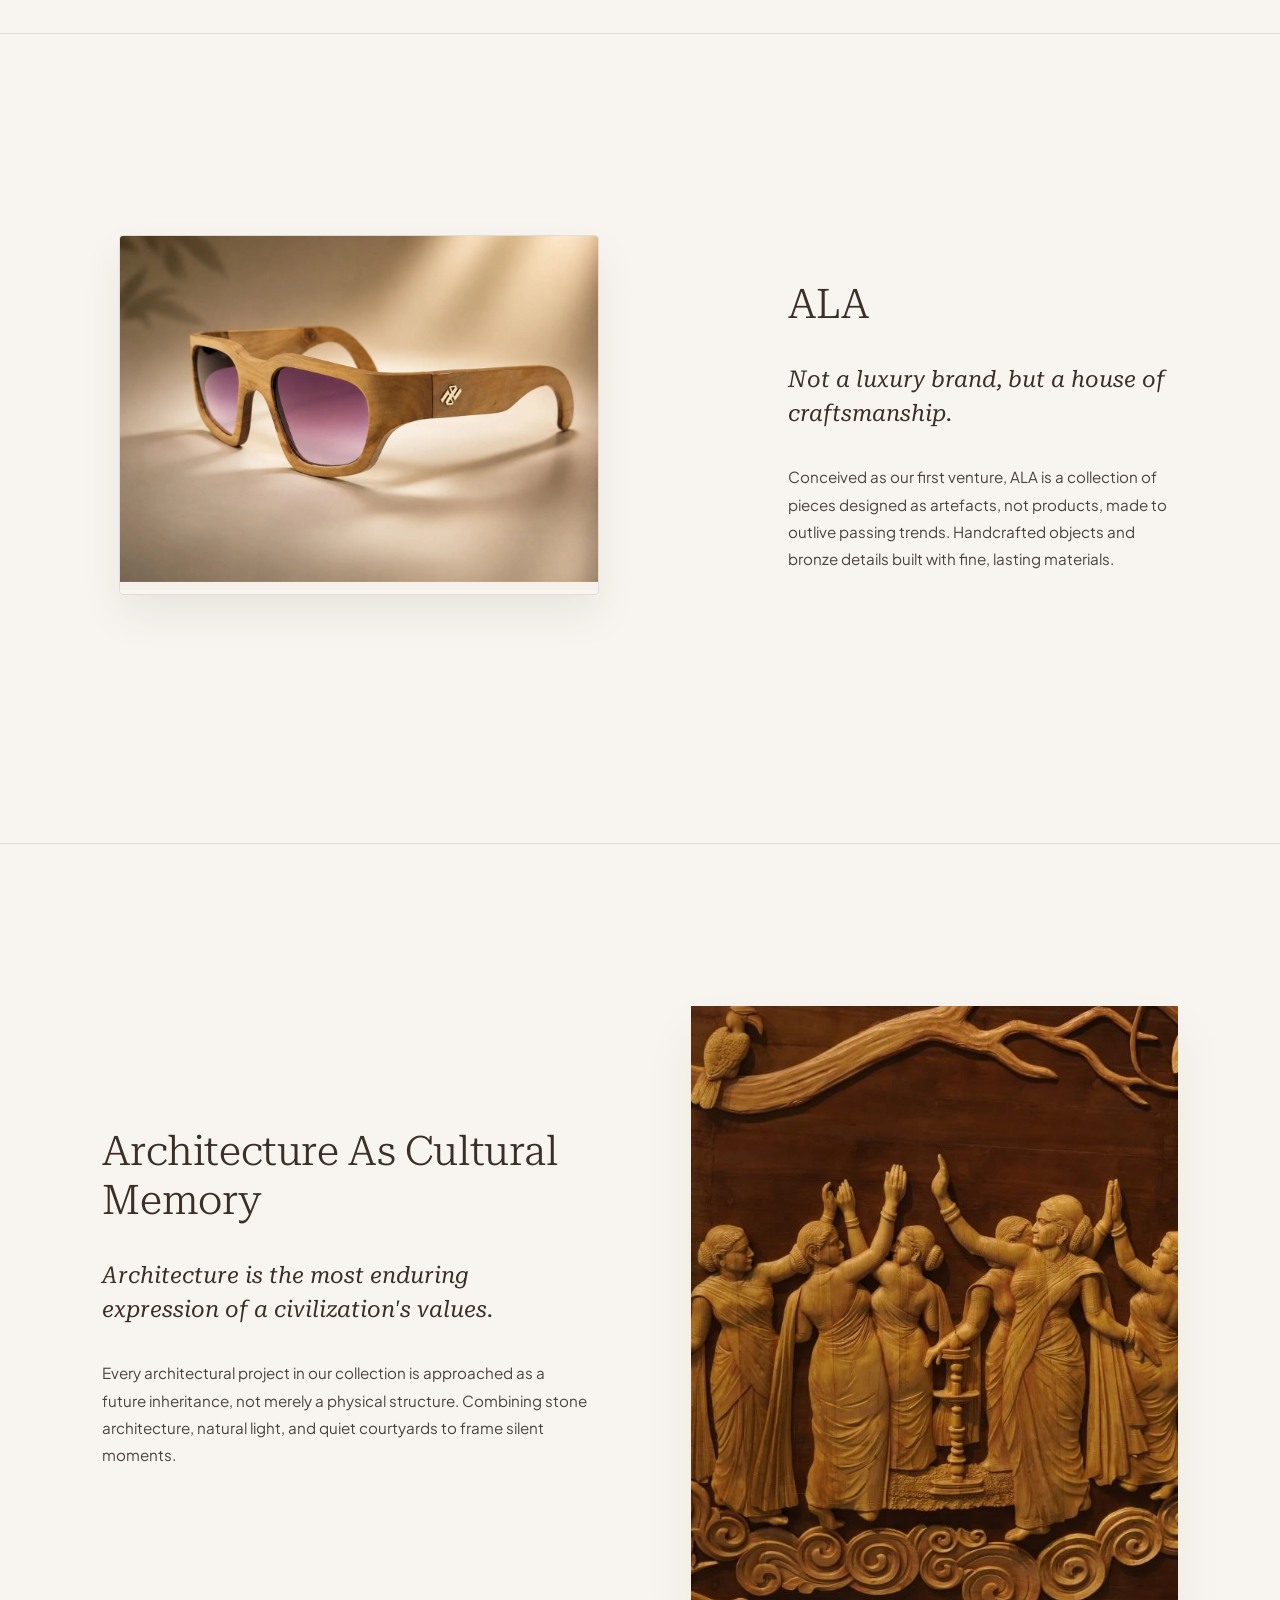
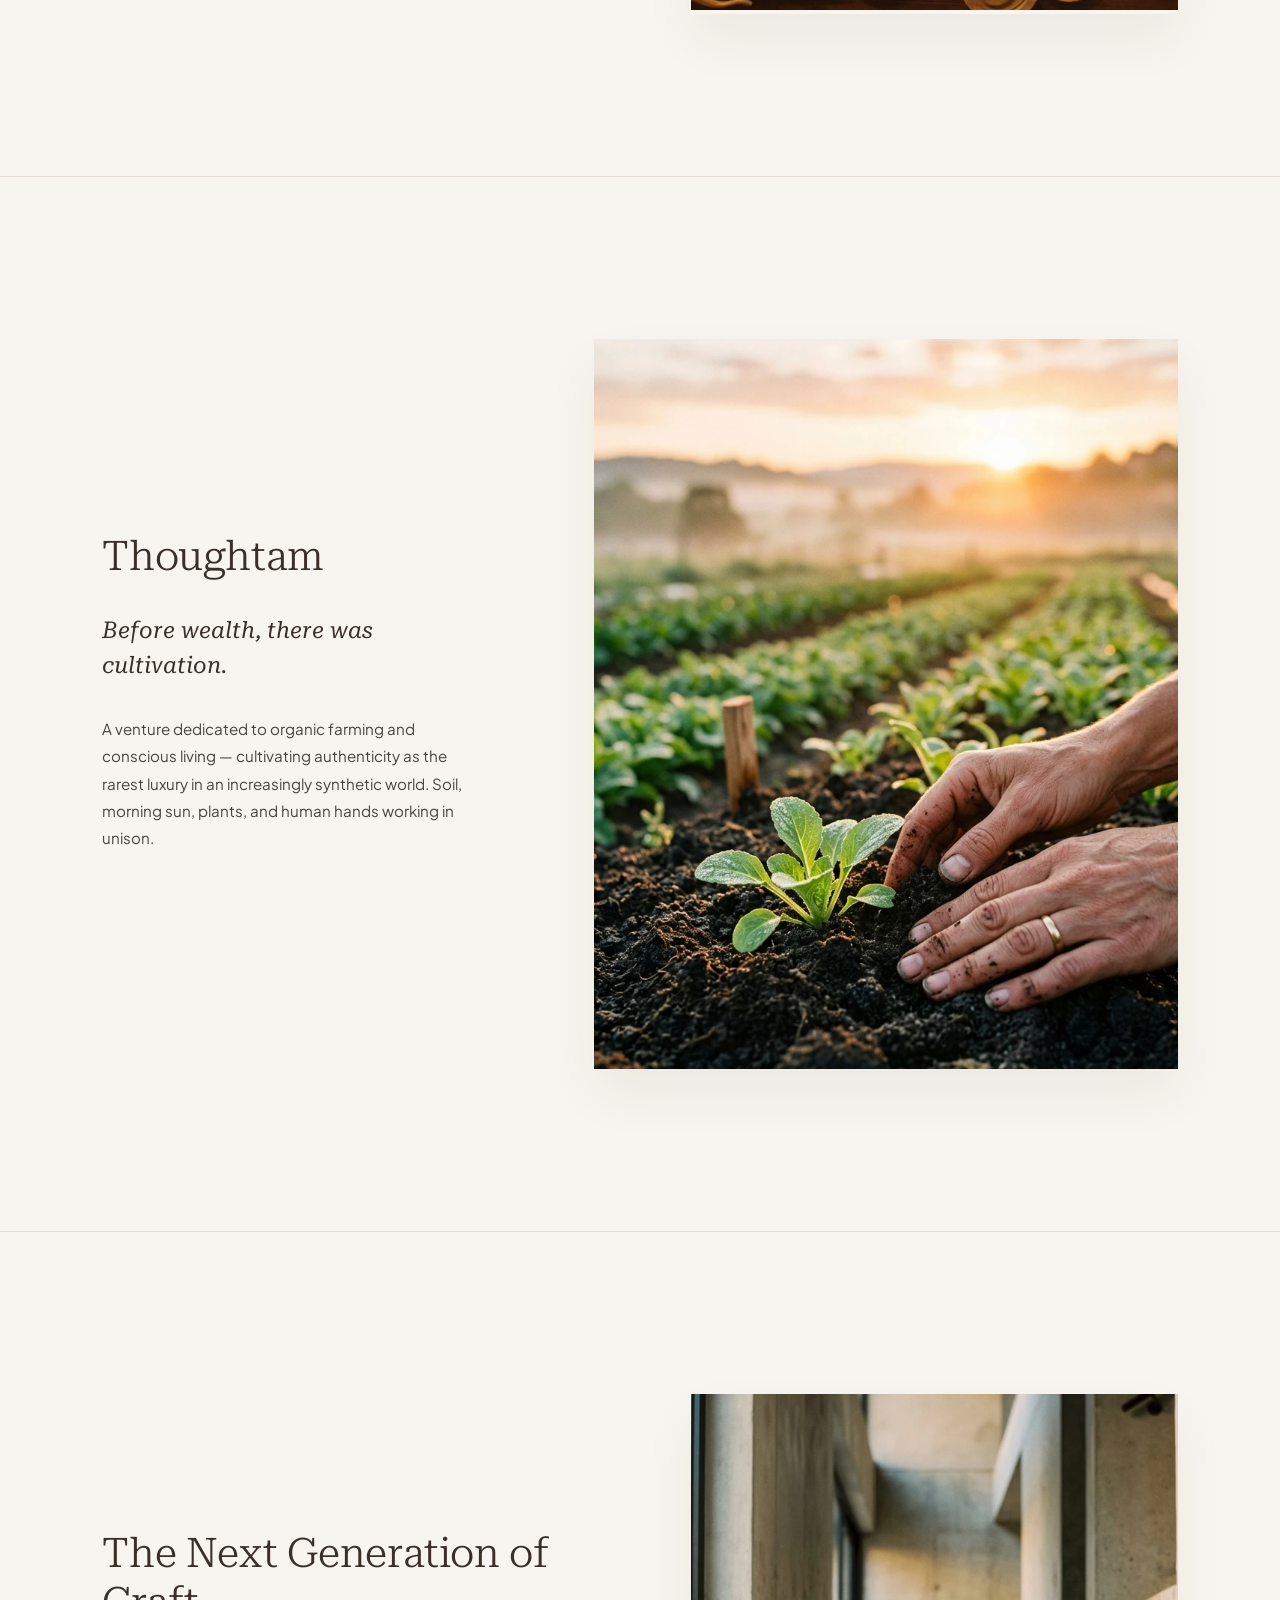
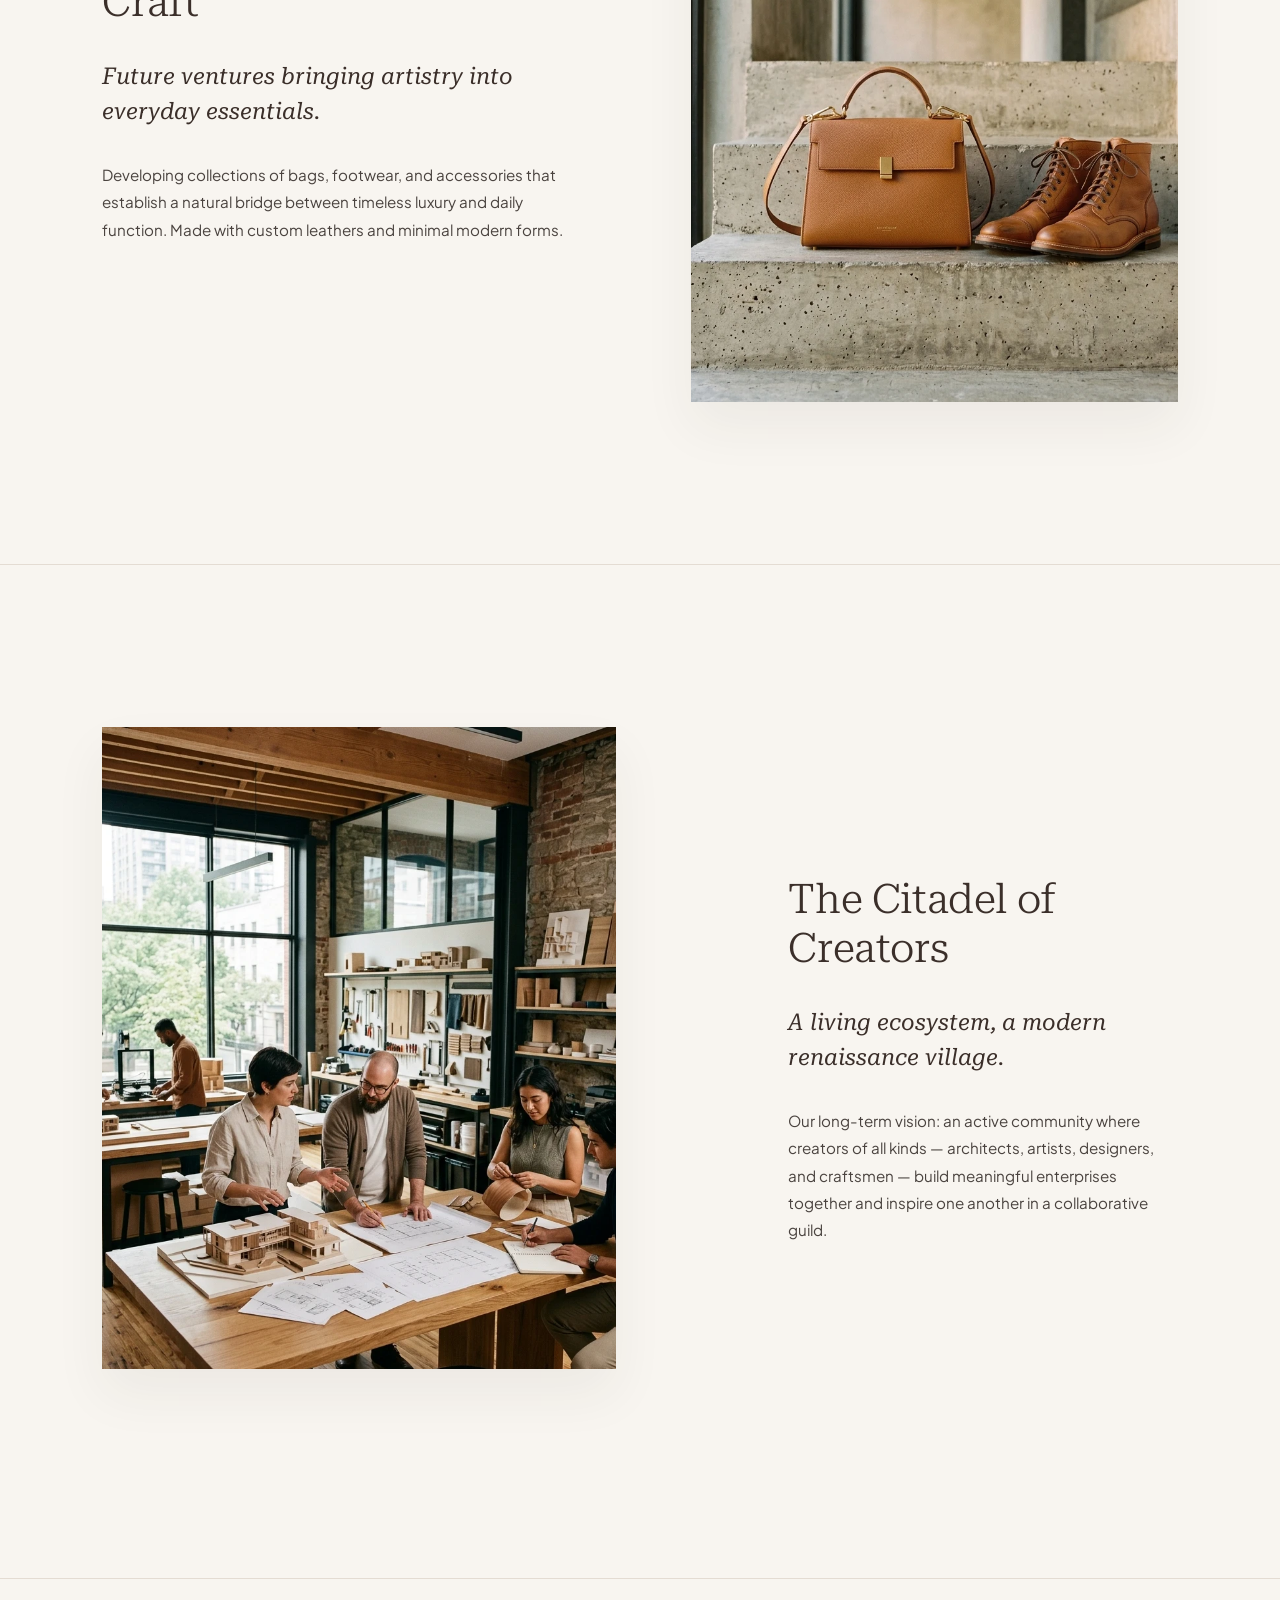
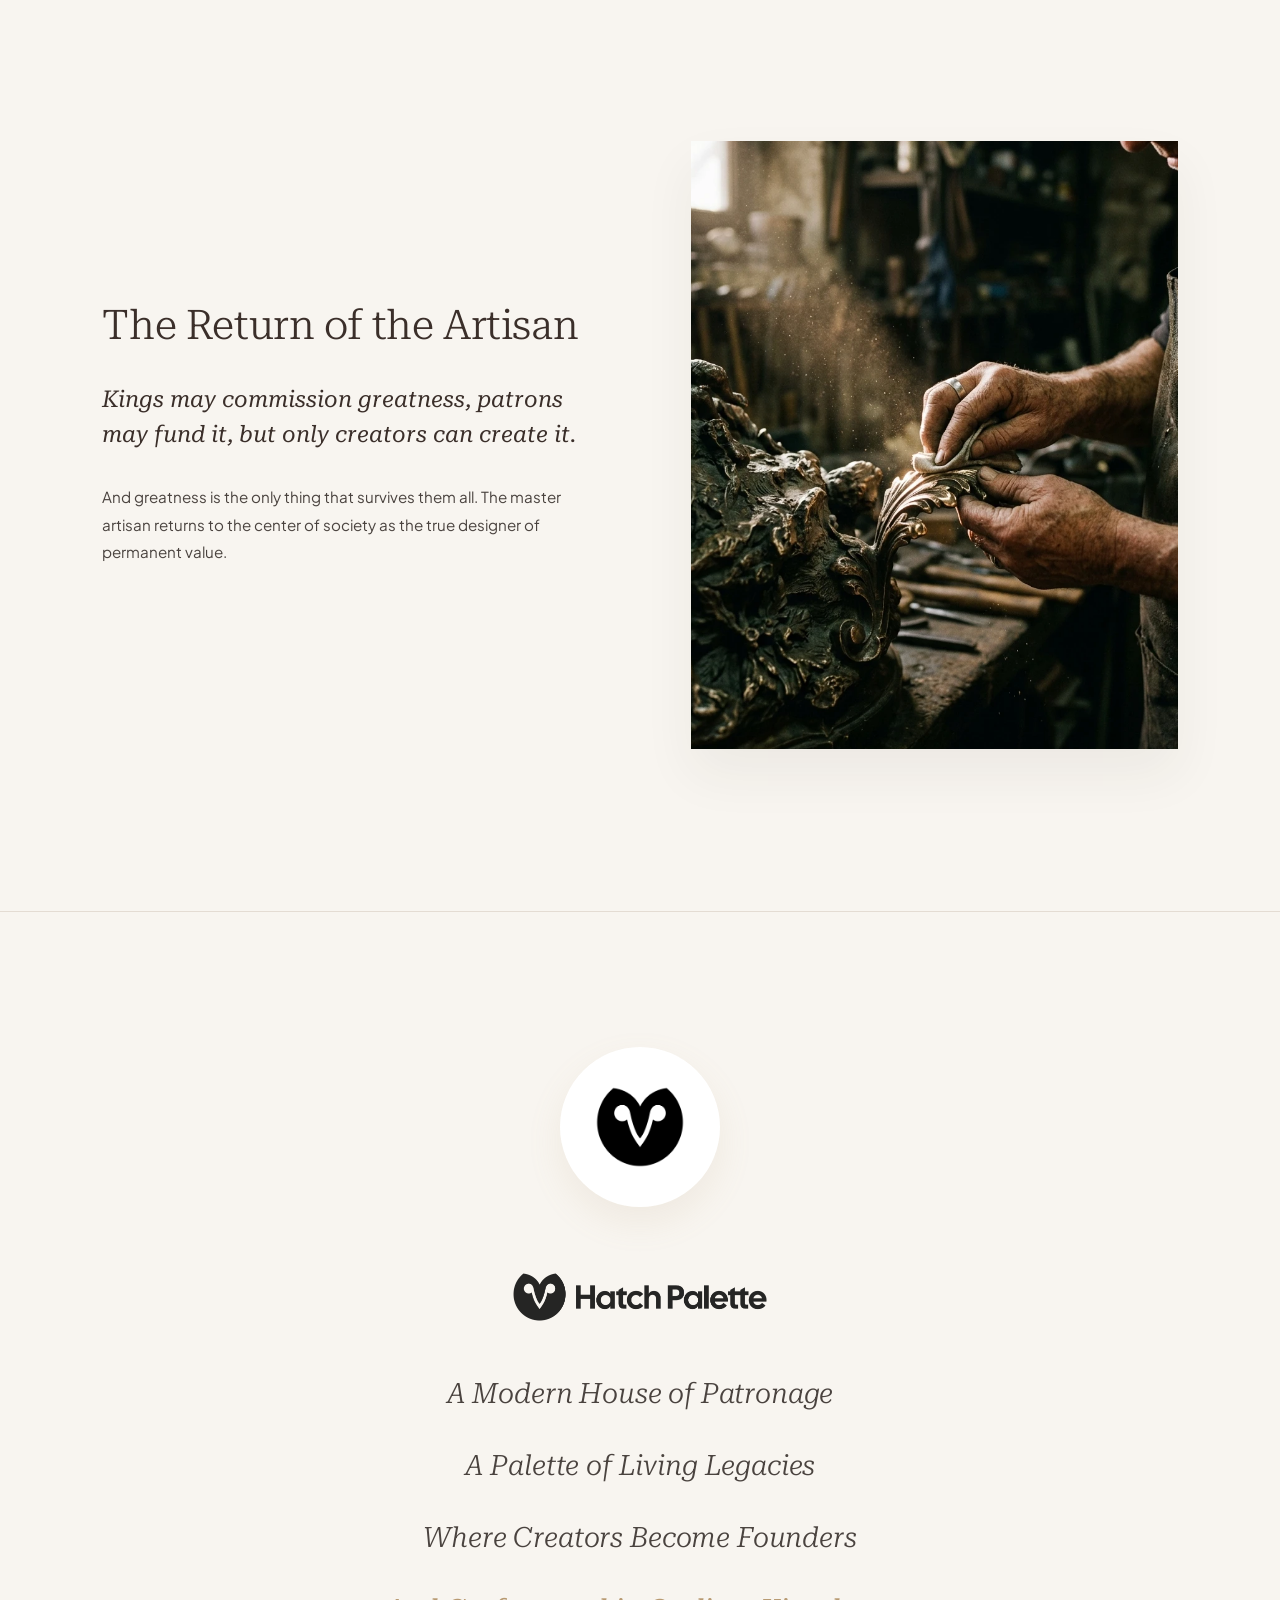
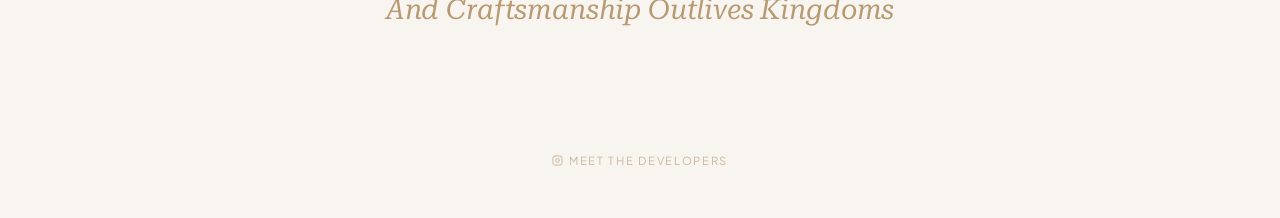
==== commit 6ff7e0d6: "feat: complete SEO optimization, security headers, launch system updates, and Vercel configuration" ====
--- a/index.html
+++ b/index.html
@@ -4,31 +4,108 @@
 <head>
   <meta charset="UTF-8">
   <meta name="viewport" content="width=device-width, initial-scale=1.0">
+  <meta name="theme-color" content="#F8F5F0">
+
+  <!-- Primary SEO Meta Tags -->
   <title>Hatch Palette — A Modern House of Patronage</title>
-  <link rel="icon" type="image/webp" href="assets/hp_icon_dark.webp">
-
+  <meta name="title" content="Hatch Palette — A Modern House of Patronage">
   <meta name="description"
     content="Hatch Palette is a modern house of patronage that turns master craftsmen, architects, designers, and farmers into founders and brand owners of their own ventures.">
   <meta name="keywords"
-    content="Hatch Palette, luxury patronage, craftsmanship, architecture, design, heritage, ALA, Thoughtam">
+    content="Hatch Palette, luxury patronage, craftsmanship, architecture, design, heritage, ALA, Thoughtam, artisan founders, luxury craft">
   <meta name="author" content="Hatch Palette">
-  <meta name="robots" content="index, follow">
-
-  <!-- Open Graph / Social Cards -->
-  <meta property="og:title" content="Hatch Palette — A Modern House of Patronage">
-  <meta property="og:description" content="Discover a modern house of patronage where craftsmanship outlives kingdoms.">
-  <meta property="og:image" content="assets/hero.webp">
-  <meta property="og:type" content="website">
-
-  <!-- Google Fonts - Plus Jakarta Sans & Roboto Serif -->
+  <meta name="robots" content="index, follow, max-image-preview:large, max-snippet:-1, max-video-preview:-1">
+  <link rel="canonical" href="https://hatchpalette.com/">
+
+  <!-- Favicon & Web Manifest -->
+  <link rel="icon" type="image/webp" href="assets/hp_icon_dark.webp">
+  <link rel="apple-touch-icon" href="assets/hp_icon_dark.webp">
+  <link rel="manifest" href="site.webmanifest">
+
+  <!-- Resource Performance Preloads & Preconnects -->
   <link rel="preconnect" href="https://fonts.googleapis.com">
   <link rel="preconnect" href="https://fonts.gstatic.com" crossorigin>
+  <link rel="preload" as="image" href="assets/hero.webp" type="image/webp" fetchpriority="high">
+
+  <!-- Open Graph / Social Media Meta Tags -->
+  <meta property="og:locale" content="en_US">
+  <meta property="og:type" content="website">
+  <meta property="og:url" content="https://hatchpalette.com/">
+  <meta property="og:title" content="Hatch Palette — A Modern House of Patronage">
+  <meta property="og:description"
+    content="Discover a modern house of patronage where master craftsmen, architects, and farmers become founders. Craftsmanship outlives kingdoms.">
+  <meta property="og:image" content="https://hatchpalette.com/assets/hero.webp">
+  <meta property="og:image:width" content="1200">
+  <meta property="og:image:height" content="630">
+  <meta property="og:image:alt" content="Hatch Palette — A Modern House of Patronage">
+  <meta property="og:site_name" content="Hatch Palette">
+
+  <!-- Twitter Card Meta Tags -->
+  <meta name="twitter:card" content="summary_large_image">
+  <meta name="twitter:url" content="https://hatchpalette.com/">
+  <meta name="twitter:title" content="Hatch Palette — A Modern House of Patronage">
+  <meta name="twitter:description"
+    content="Discover a modern house of patronage where master craftsmen, architects, and farmers become founders.">
+  <meta name="twitter:image" content="https://hatchpalette.com/assets/hero.webp">
+
+  <!-- Google Fonts - Plus Jakarta Sans & Roboto Serif -->
   <link
     href="https://fonts.googleapis.com/css2?family=Plus+Jakarta+Sans:ital,wght@0,300;0,400;0,500;0,600;0,700;0,800;1,300;1,400;1,500;1,600;1,700;1,800&family=Roboto+Serif:ital,wght@0,300;0,400;0,500;0,600;1,300;1,400;1,500&display=swap"
     rel="stylesheet">
 
   <!-- Local Stylesheet -->
   <link rel="stylesheet" href="style.css">
+
+  <!-- Organization & WebSite JSON-LD Structured Data Graph -->
+  <script type="application/ld+json">
+  {
+    "@context": "https://schema.org",
+    "@graph": [
+      {
+        "@type": "Organization",
+        "@id": "https://hatchpalette.com/#organization",
+        "name": "Hatch Palette",
+        "alternateName": "Hatch Palette House of Patronage",
+        "url": "https://hatchpalette.com/",
+        "logo": {
+          "@type": "ImageObject",
+          "url": "https://hatchpalette.com/assets/hp_logo_dark_transparent.webp",
+          "caption": "Hatch Palette Logo"
+        },
+        "description": "Hatch Palette is a modern house of patronage that turns master craftsmen, architects, designers, and farmers into founders and brand owners of their own ventures.",
+        "sameAs": [
+          "https://www.instagram.com/intellex.web?utm_source=ig_web_button_share_sheet&igsh=ZDNlZDc0MzIxNw=="
+          /* TODO: Replace with official Twitter/X URL e.g., "https://twitter.com/YourHandle" */,
+          /* TODO: Replace with official LinkedIn URL e.g., "https://www.linkedin.com/company/your-company" */
+        ],
+        "contactPoint": {
+          "@type": "ContactPoint",
+          "contactType": "customer support",
+          "availableLanguage": ["English"]
+          /* TODO: Add official phone e.g. "telephone": "+1-800-555-0199" */,
+          /* TODO: Add official email e.g. "email": "contact@hatchpalette.com" */
+        },
+        "address": {
+          "@type": "PostalAddress",
+          "addressLocality": "Kolkata",
+          "addressRegion": "West Bengal",
+          "addressCountry": "IN"
+        }
+      },
+      {
+        "@type": "WebSite",
+        "@id": "https://hatchpalette.com/#website",
+        "url": "https://hatchpalette.com/",
+        "name": "Hatch Palette",
+        "description": "A Modern House of Patronage where craftsmanship outlives kingdoms.",
+        "publisher": {
+          "@id": "https://hatchpalette.com/#organization"
+        },
+        "inLanguage": "en-US"
+      }
+    ]
+  }
+  </script>
 </head>
 
 <body>
@@ -57,7 +134,7 @@
         <!-- Header: Logo & Pulsing Status Badge -->
         <div class="launch-header">
           <div class="launch-logo-container">
-            <img src="assets/hp_logo_dark_transparent.webp" alt="Hatch Palette Logo" class="launch-logo-img">
+            <img src="assets/hp_logo_dark_transparent.webp" alt="Hatch Palette Logo" class="launch-logo-img" width="180" height="48" fetchpriority="high">
           </div>
           <div class="launch-status-pill">
             <span class="pulse-dot"></span>
@@ -65,9 +142,8 @@
           </div>
         </div>
 
-        <!-- Headline & Tagline -->
         <div class="launch-typography">
-          <h1 class="launch-headline">Some Stories Can't Be Rushed</h1>
+          <h2 class="launch-headline">Some Stories Can't Be Rushed</h2>
         </div>
 
         <!-- STATE 1: Live Countdown View -->
@@ -107,7 +183,7 @@
         <div id="launch-revealing-view" class="launch-revealing-view" style="display: none;">
           <div class="launching-orb-ring">
             <div class="ring-pulse"></div>
-            <img src="assets/hp_icon_dark.webp" alt="Hatch Palette Emblem" class="ring-emblem">
+            <img src="assets/hp_icon_dark.webp" alt="Hatch Palette Emblem" class="ring-emblem" width="42" height="42" loading="lazy" decoding="async">
           </div>
           <h2 class="launching-text">UNVEILING HATCH PALETTE</h2>
           <p class="launching-subtext">Preparing your bespoke experience...</p>
@@ -131,8 +207,8 @@
     <!-- Elegant Minimal Header -->
     <header class="site-header" id="site-header">
       <div class="header-container">
-        <a href="#" class="logo" id="logo-wordmark">
-          <img src="assets/hp_logo_dark_transparent.webp" alt="Hatch Palette" class="logo-image">
+        <a href="#" class="logo" id="logo-wordmark" aria-label="Hatch Palette Home">
+          <img src="assets/hp_logo_dark_transparent.webp" alt="Hatch Palette Logo" class="logo-image" width="160" height="42">
         </a>
 
         <span class="header-tagline serif-text">Be the wave</span>
@@ -182,7 +258,7 @@
           </div>
           <div class="hero-image-container parallax-image" data-speed="0.05">
             <img src="assets/hero.webp" alt="Ancient carved stone pillar beside a bronze lamp in soft sunlight"
-              class="hero-image">
+              class="hero-image" width="1200" height="800" fetchpriority="high" decoding="async">
           </div>
         </div>
       </section>
@@ -193,11 +269,11 @@
           <div class="grid-images">
             <div class="main-img-wrapper parallax-image" data-speed="-0.03">
               <img src="assets/artisan_carving.webp" alt="Master artisan carving stone by hand"
-                class="editorial-image main-image">
+                class="editorial-image main-image" loading="lazy" decoding="async" width="800" height="600">
             </div>
             <div class="secondary-img-wrapper parallax-image" data-speed="0.04">
-              <img src="assets/ancient_architecture.webp" alt="Ancient architecture details"
-                class="editorial-image secondary-image">
+              <img src="assets/ancient_architecture.webp" alt="Ancient carved stone architectural relief details"
+                class="editorial-image secondary-image" loading="lazy" decoding="async" width="600" height="450">
             </div>
           </div>
           <div class="grid-text-block">
@@ -224,7 +300,7 @@
           <div class="grid-images single-image-layout">
             <div class="main-img-wrapper parallax-image" data-speed="0.03">
               <img src="assets/heirloom_pedestal.webp" alt="Luxury heirloom objects on stone pedestal"
-                class="editorial-image large-single-image">
+                class="editorial-image large-single-image" loading="lazy" decoding="async" width="800" height="600">
             </div>
           </div>
         </div>
@@ -236,7 +312,7 @@
           <div class="grid-images single-image-layout">
             <div class="main-img-wrapper parallax-image" data-speed="-0.02">
               <img src="assets/modern_workshop.webp" alt="Modern artisan workshop with sketches and tools"
-                class="editorial-image large-single-image">
+                class="editorial-image large-single-image" loading="lazy" decoding="async" width="800" height="600">
             </div>
           </div>
           <div class="grid-text-block">
@@ -265,8 +341,8 @@
           </div>
           <div class="grid-images single-image-layout">
             <div class="main-img-wrapper parallax-image" data-speed="0.04">
-              <img src="assets/textures_palette.webp" alt="Abstract artistic palette of textures"
-                class="editorial-image large-single-image">
+              <img src="assets/textures_palette.webp" alt="Artistic palette of natural craft textures and raw materials"
+                class="editorial-image large-single-image" loading="lazy" decoding="async" width="800" height="600">
             </div>
           </div>
         </div>
@@ -277,8 +353,8 @@
         <div class="editorial-grid type-asymmetric-left">
           <div class="grid-images single-image-layout">
             <div class="main-img-wrapper parallax-image" data-speed="-0.04">
-              <img src="assets/ala pic 2.webp" alt="Luxury wooden sunglasses artefact"
-                class="editorial-image large-single-image">
+              <img src="assets/ala pic 2.webp" alt="ALA handcrafted wooden eyewear artefact"
+                class="editorial-image large-single-image" loading="lazy" decoding="async" width="800" height="600">
             </div>
           </div>
           <div class="grid-text-block">
@@ -306,7 +382,7 @@
           <div class="grid-images single-image-layout">
             <div class="main-img-wrapper parallax-image" data-speed="0.03">
               <img src="assets/wood_carving.webp" alt="Timeless wooden relief carving of figures"
-                class="editorial-image large-single-image">
+                class="editorial-image large-single-image" loading="lazy" decoding="async" width="800" height="600">
             </div>
           </div>
         </div>
@@ -318,7 +394,7 @@
           <div class="grid-images single-image-layout">
             <div class="main-img-wrapper parallax-image" data-speed="-0.03">
               <img src="assets/thoughtam_farm.webp" alt="Organic farming landscape at morning sunlight"
-                class="editorial-image large-single-image">
+                class="editorial-image large-single-image" loading="lazy" decoding="async" width="800" height="600">
             </div>
           </div>
           <div class="grid-text-block">
@@ -345,8 +421,8 @@
           </div>
           <div class="grid-images single-image-layout">
             <div class="main-img-wrapper parallax-image" data-speed="0.02">
-              <img src="assets/lifestyle_products.webp" alt="Premium lifestyle leather products"
-                class="editorial-image large-single-image">
+              <img src="assets/lifestyle_products.webp" alt="Handcrafted luxury leather lifestyle accessories"
+                class="editorial-image large-single-image" loading="lazy" decoding="async" width="800" height="600">
             </div>
           </div>
         </div>
@@ -357,8 +433,8 @@
         <div class="editorial-grid type-asymmetric-left">
           <div class="grid-images single-image-layout">
             <div class="main-img-wrapper parallax-image" data-speed="-0.02">
-              <img src="assets/citadel_creators.webp" alt="Collaborative studio with designers and architects"
-                class="editorial-image large-single-image">
+              <img src="assets/citadel_creators.webp" alt="Citadel of Creators collaborative artisan studio and workshop"
+                class="editorial-image large-single-image" loading="lazy" decoding="async" width="800" height="600">
             </div>
           </div>
           <div class="grid-text-block">
@@ -385,7 +461,7 @@
           <div class="grid-images single-image-layout">
             <div class="main-img-wrapper parallax-image" data-speed="0.04">
               <img src="assets/artisan_finishing.webp" alt="Master artisan finishing a bronze masterpiece"
-                class="editorial-image large-single-image">
+                class="editorial-image large-single-image" loading="lazy" decoding="async" width="800" height="600">
             </div>
           </div>
         </div>
@@ -395,11 +471,11 @@
       <section class="section final-section reveal-element" id="final-statement">
         <div class="final-layout">
           <div class="final-image-container">
-            <img src="assets/hp_icon_dark.webp" alt="Hatch Palette Icon" class="final-emblem-image">
+            <img src="assets/hp_icon_dark.webp" alt="Hatch Palette heritage emblem icon" class="final-emblem-image" loading="lazy" decoding="async" width="80" height="80">
           </div>
           <div class="final-text">
             <div class="final-logo-container">
-              <img src="assets/hp_logo_dark_transparent.webp" alt="Hatch Palette" class="final-logo-image">
+              <img src="assets/hp_logo_dark_transparent.webp" alt="Hatch Palette logo" class="final-logo-image" loading="lazy" decoding="async" width="160" height="42">
             </div>
             <ul class="manifesto-lines serif-text">
               <li>A Modern House of Patronage</li>
